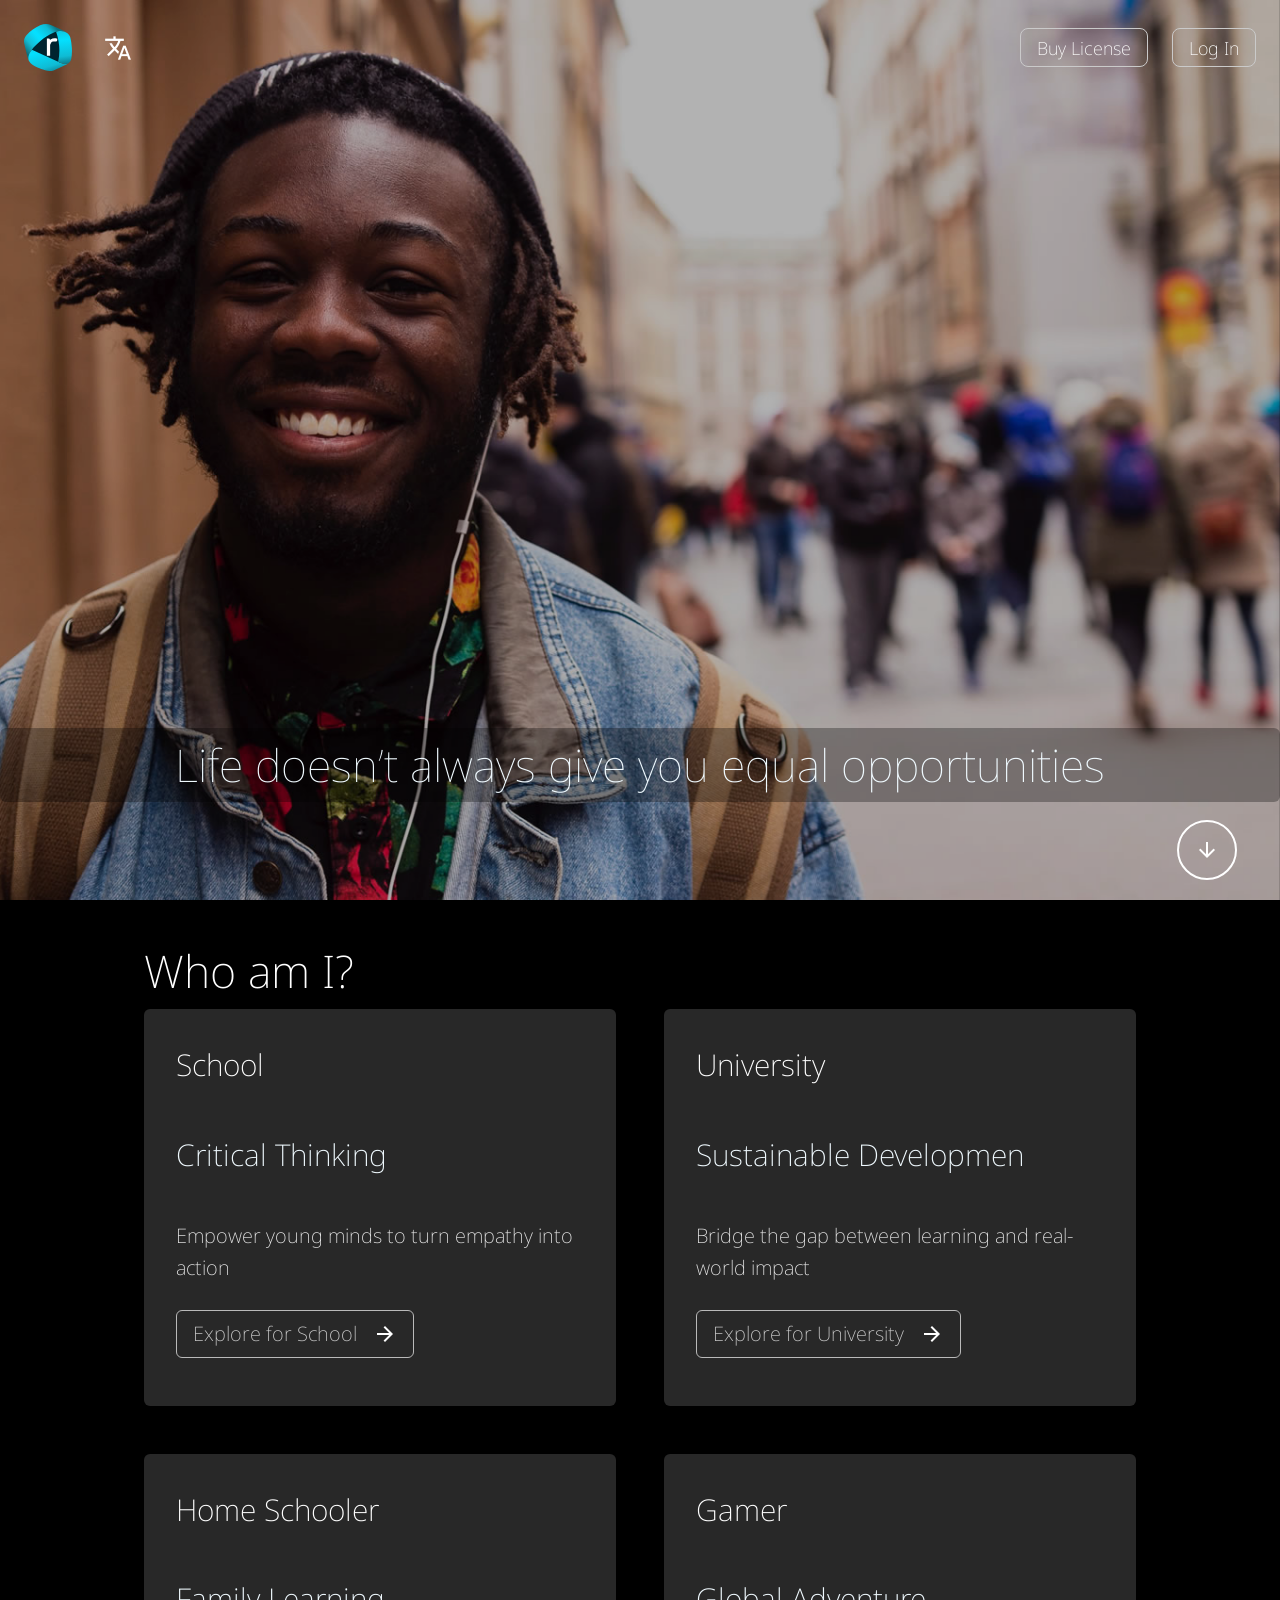
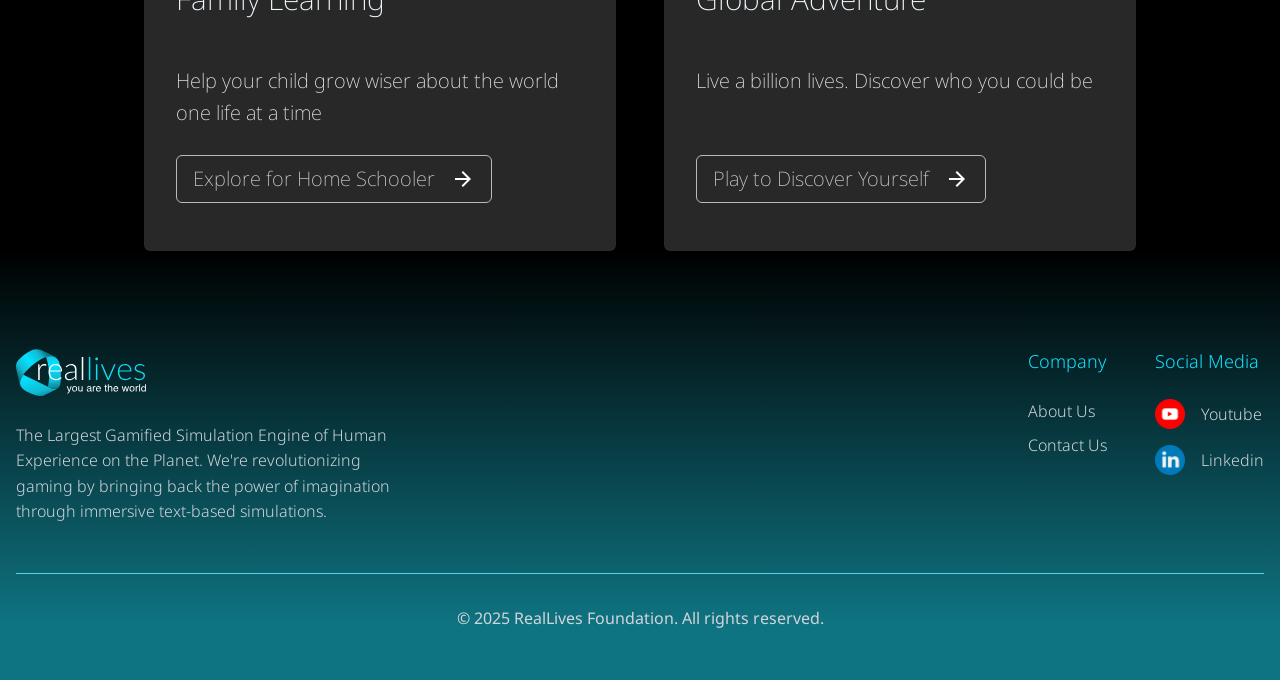
==== index.html @ f505df15 "first push" ====
<!DOCTYPE html>
<html lang="en">
  <head>
    <!-- Google tag (gtag.js) -->
    <script
      async
      src="https://www.googletagmanager.com/gtag/js?id=AW-16856549656"
    ></script>
    <script>
      window.dataLayer = window.dataLayer || [];
      function gtag() {
        dataLayer.push(arguments);
      }
      gtag("js", new Date());

      gtag("config", "AW-16856549656");
    </script>
    <meta charset="UTF-8" />
    <meta name="viewport" content="width=device-width, initial-scale=1.0" />
    <link rel="stylesheet" href="css/silder.css" />
    <link rel="stylesheet" href="css/styles.css" />
    <link rel="stylesheet" href="css/gamer-css.css" />
    <link rel="stylesheet" href="css/override.css" />
    <meta name="apple-mobile-web-app-status-bar-style" content="#066d7b" />
    <meta name="theme-color" content="#066d7b" />
    <!-- <link href="https://fonts.googleapis.com/css2?fa mily=Montserrat:wght@300&display=swap" rel="stylesheet"> -->
    <link rel="icon" type="image/svg+xml" href="logo-image/logo.svg" />
    <link
      href="https://fonts.googleapis.com/css2?family=Material+Symbols+Outlined"
      rel="stylesheet"
    />
    <link
      rel="stylesheet"
      href="https://fonts.googleapis.com/css2?family=Material+Symbols+Outlined"
    />
    <link
      href="https://fonts.googleapis.com/css2?family=Roboto:wght@400;500;700&display=swap"
      rel="stylesheet"
    />

    <title>RealLives Foundation</title>
  </head>

  <body style="background-color: black">
    <div
      class="new-landing-container-outer tab-content-landing active"
      id="tab1"
    >
      <div class="slider-container slider-wed-none">
        <div class="header-logo-login">
          <div
            style="
              display: flex;
              justify-content: space-between;
              align-items: center;
              gap: 2rem;
            "
          >
            <img class="logo" src="background-css/images/logo.svg" alt="Logo" />
            <div class="language-switcher">
              <span
                id="langIcon"
                class="material-symbols-outlined cursor"
                title="Language"
                style="color: white"
                translate="no"
                >translate
              </span>
              <div id="customDropdown" class="dropdown hidden">
                <div data-value="en">English</div>
                <div data-value="ko">Korean</div>
                <div data-value="sw">Swedish</div>
                <div data-value="ja">Japanese</div>
                <div data-value="de">German</div>
                <div data-value="fr">French</div>
                <div data-value="hi">Hindi</div>
                <div data-value="mr">Marathi</div>
                <div data-value="ur">Urdu</div>
                <div data-value="fi">Finnish</div>
                <div data-value="zh-CN">Chinese (Simplified)</div>
                <div data-value="zh-TW">Chinese (Traditional)</div>
                <div data-value="es">Spanish</div>
                <div data-value="th">Thai</div>
                <div data-value="ms">Malay</div>
                <div data-value="id">Bahasa Indonesia</div>
                <div data-value="nl">Dutch</div>
                <div data-value="gsw">Swiss German</div>
                <div data-value="it">Italian</div>
              </div>
            </div>
          </div>

          <div class="wrapper-home-header">
            <span class="login" style="cursor: pointer">
              <a href="license.html" target="_blank">
                <button class="home-btn-event">Buy License</button>
              </a>
            </span>

            <span class="login" style="cursor: pointer">
              <a href="https://reallivesworld.com/login" target="_blank">
                <button class="home-btn-event">Log In</button>
              </a>
            </span>
          </div>

          <div id="google_translate_element" style="display: none"></div>
        </div>

        <div class="slider" id="slider"></div>

        <div class="scroll-arrow" id="scrollBtn">
          <span id="arrowIcon" class="material-symbols-outlined">
            arrow_downward
          </span>
        </div>
      </div>

      <!-- mobile slider  -->

      <div class="slider-container slider-mobile-none">
        <div class="header-logo-login">
          <div
            style="
              display: flex;
              justify-content: space-between;
              align-items: center;
              gap: 1rem;
            "
          >
            <img class="logo" src="background-css/images/logo.svg" alt="Logo" />
            <div class="language-switcher">
              <span
                id="langIcon"
                class="material-symbols-outlined cursor weightage"
                title="Language"
                style="color: rgb(210, 210, 210)"
                translate="no"
                >translate
              </span>
              <div id="customDropdown" class="dropdown hidden">
                <div data-value="en">English</div>
                <div data-value="ko">Korean</div>
                <div data-value="sw">Swedish</div>
                <div data-value="ja">Japanese</div>
                <div data-value="de">German</div>
                <div data-value="fr">French</div>
                <div data-value="hi">Hindi</div>
                <div data-value="mr">Marathi</div>
                <div data-value="ur">Urdu</div>
                <div data-value="fi">Finnish</div>
                <div data-value="zh-CN">Chinese (Simplified)</div>
                <div data-value="zh-TW">Chinese (Traditional)</div>
                <div data-value="es">Spanish</div>
                <div data-value="th">Thai</div>
                <div data-value="ms">Malay</div>
                <div data-value="id">Bahasa Indonesia</div>
                <div data-value="nl">Dutch</div>
                <div data-value="gsw">Swiss German</div>
                <div data-value="it">Italian</div>
              </div>
            </div>
          </div>
          <div class="wrapper-home-header">
            <span class="login button-flex" style="cursor: pointer">
              <a href="license.html" target="_blank">
                <button class="home-btn-event">Buy License</button>
              </a>
            </span>

            <span class="login button-flex" style="cursor: pointer">
              <a href="https://reallivesworld.com/login" target="_blank">
                <button class="home-btn-event">Log In</button>
              </a>
            </span>
          </div>

          <div id="google_translate_element" style="display: none"></div>
        </div>

        <div id="homeSlider"></div>

        <!-- 
			<div class="scroll-arrow" id="scrollBtn">
				<span id="arrowIcon" class="material-symbols-outlined">
					arrow_downward
				</span>
			</div> -->
      </div>

      <!-- mobile slider  -->

      <div class="redirect-container" id="redirect">
        <div class="wrapper-span-outer">
          <p class="who-i-am-text">Who am I?</p>
        </div>

        <div class="cards-container-outer">
          <div class="cards-child-inner">
            <p class="title-text-cards">School</p>

            <p class="description-text-title" id="robotText"></p>

            <p class="title-text-number">
              Empower young minds to turn empathy into action
            </p>

            <a
              class="text-decoration-none flex-add-mobile"
              href="school-index.html"
            >
              <button class="explor-btn-new">
                Explore for School
                <span class="material-symbols-outlined"> arrow_forward </span>
              </button>
            </a>
          </div>

          <div class="cards-child-inner">
            <p class="title-text-cards">University</p>

            <p class="description-text-title" id="robotText2"></p>

            <p class="title-text-number">
              Bridge the gap between learning and real-world impact
            </p>

            <a
              class="text-decoration-none flex-add-mobile"
              href="university-index.html"
            >
              <button class="explor-btn-new">
                Explore for University
                <span class="material-symbols-outlined"> arrow_forward </span>
              </button>
            </a>
          </div>

          <div class="cards-child-inner">
            <p class="title-text-cards">Home Schooler</p>

            <p class="description-text-title" id="robotText3"></p>

            <p class="title-text-number">
              Help your child grow wiser about the world one life at a time
            </p>

            <a
              class="text-decoration-none flex-add-mobile"
              href="parent-index.html"
            >
              <button class="explor-btn-new">
                Explore for Home Schooler
                <span class="material-symbols-outlined"> arrow_forward </span>
              </button>
            </a>
          </div>

          <div class="cards-child-inner">
            <p class="title-text-cards">Gamer</p>

            <p class="description-text-title" id="robotText4"></p>

            <p class="title-text-number">
              Live a billion lives. Discover who you could be
            </p>

            <a class="text-decoration-none flex-add-mobile" href="gamer.html">
              <button class="explor-btn-new">
                Play to Discover Yourself
                <span class="material-symbols-outlined"> arrow_forward </span>
              </button>
            </a>
          </div>
        </div>

        <footer class="footer background-new-color">
          <div class="container">
            <div class="footer-content footer-override-gamer">
              <div class="footer-section max-width-400">
                <div class="footer-logo margin-bottom-0">
                  <div class="gamer-reallives-white">
                    <img src="logo-image/realives-logo 1 1.svg" alt="" />
                  </div>
                </div>
                <p class="footer-description">
                  The Largest Gamified Simulation Engine of Human Experience on
                  the Planet. We're revolutionizing gaming by bringing back the
                  power of imagination through immersive text-based simulations.
                </p>
              </div>

              <div class="footer-grid-colume">
                <div class="footer-section">
                  <h4 class="footer-title color-aqua-text">Company</h4>

                  <ul class="footer-links">
                    <li>
                      <a
                        class="product-link font-wight-400 tab-btn-landing"
                        data-tab="tab2"
                        href="javascript:void(0)"
                        >About Us</a
                      >
                    </li>

                    <li>
                      <a
                        class="product-link font-wight-400 tab-btn-landing stop-has"
                        data-tab="tab3"
                        href="javascript:void(0)"
                        >Contact Us</a
                      >
                    </li>
                  </ul>
                </div>

                <!-- <div class="footer-section">

								<h4 class="footer-title color-aqua-text">Product</h4>

								<ul class="footer-links">
									<li>
										<a class="product-link font-wight-400" href="#products">Products</a>
									</li>

									<li>
										<a class="product-link font-wight-400" href="#pricing">Pricing</a>
									</li>
								
								</ul>
							</div> -->

                <div class="footer-section">
                  <h4 class="footer-title color-aqua-text">Social Media</h4>
                  <ul class="footer-links">
                    <span class="flex-center-colume gap-1">
                      <div class="logo-gooter-text">
                        <img src="image/youtube-image.svg" alt="" />

                        <a
                          href="https://www.youtube.com/@reallivessimulation-empathy"
                          target="_blank"
                          >Youtube</a
                        >
                      </div>

                      <div class="logo-gooter-text">
                        <img src="image/linkden-image.svg" alt="" />

                        <a
                          href="https://www.linkedin.com/in/reallives/recent-activity/newsletter/"
                          target="_blank"
                          >Linkedin</a
                        >
                      </div>
                    </span>

                    <!-- <li><a href="about.html">About Us</a></li> -->
                    <!-- <li><a href="contact.html">Contact</a></li> -->
                  </ul>
                </div>
              </div>
            </div>

            <div class="footer-bottom gamer-footer-top">
              <p>&copy; 2025 RealLives Foundation. All rights reserved.</p>
            </div>
          </div>
        </footer>
      </div>
    </div>

    <div class="outer-about-us-box tab-content-landing" id="tab2">
      <div class="about-us-container-landing">
        <p class="about-us-text">About Us</p>

        <div class="reallives-inforamation-container padding-about-contaainer">
          <div class="container-founder-reallives">
            <div class="image-title-fouder">
              <span class="inventor-container">
                <h1 class="color-white-gamer">Inventor</h1>
                <p class="color-white-gamer">Kathy and Bob Runyan</p>
              </span>

              <div class="inventor-image-box">
                <img class="width-image" src="image-add/bob-image.jpg" alt="" />
              </div>
            </div>

            <div class="descritpion-container-founder month-count-text-gamer">
              <p>
                Bob Runyan grew up in California's emerging Silicon Valley,
                where early exposure to technology sparked his lifelong
                curiosity. His travels through Mexico and Europe as a young
                soccer player deepened his passion for understanding diverse
                cultures and perspectives.
              </p>
              <p>
                After serving with the Peace Corps in the Seychelles
                Islands—where he taught math and computer science—Bob
                transitioned into computer programming in 1989. In 1996,
                inspired by technology's potential to build empathy, he
                conceived software that could simulate life experiences
                worldwide using real statistical data. This vision led him to
                found Educational Simulations Inc. and launch RealLives in 2001.
              </p>
              <p>
                The partnership that would transform RealLives began when Bob
                met Dr. Parag Mankeeker through the Ashoka Foundation,
                recognizing his exceptional vision for the platform's global
                potential.
              </p>
            </div>
          </div>

          <div class="leader-container-section">
            <div class="descritpion-container-founder month-count-text-gamer">
              <p>
                Dr. Parag Mankeeker is a social technology entrepreneur whose
                journey spans medicine, public health, and anthropology. His
                multidisciplinary expertise has driven him to tackle complex
                social challenges, from developing innovative hospitals to
                managing disaster response systems.
              </p>
              <p>
                Parag's work has taken him to the frontlines of understanding
                global conflicts, including terrorism research in India and
                Afghanistan. His commitment to positive change has earned him
                recognition as both an Ashoka Fellow and Salzburg Seminar
                Fellow.
              </p>
              <p>
                Now leading RealLives' global expansion, Parag is transforming
                the platform into a powerful tool for building empathy and
                socio-emotional learning, advancing the shared dream of creating
                a more empathetic world.
              </p>
            </div>

            <div class="image-title-foumm4der">
              <span class="inventor-container">
                <h1 class="color-white-gamer">Leader</h1>
                <p class="color-white-gamer">Dr. Parag Mankeekar</p>
              </span>

              <div class="inventor-image-box">
                <img class="width-image" src="image-add/ceo-image.jpg" alt="" />
              </div>
            </div>
          </div>

          <div class="team-reallives-container background-color-team gap-0">
            <h1 class="color-white-gamer margin-left-2">Working Team</h1>

            <div
              class="team-box-mian working-team-background-color background-color-team"
            >
              <div class="name-box-colume">
                <h3 class="name-user text-card-black-gamer">Parag Mankeekar</h3>
                <p class="name-profile month-count-text-gamer">Team Leader</p>
              </div>

              <div class="name-box-colume">
                <h3 class="name-user text-card-black-gamer">Ravi Gulhane</h3>
                <p class="name-profile month-count-text-gamer">CTO</p>
              </div>

              <div class="name-box-colume">
                <h3 class="name-user text-card-black-gamer">Ajit Ghanekar</h3>
                <p class="name-profile month-count-text-gamer">
                  Chief Stasitician
                </p>
              </div>

              <div class="name-box-colume">
                <h3 class="name-user text-card-black-gamer">
                  Amrapali Pathare
                </h3>
                <p class="name-profile month-count-text-gamer">
                  Senior Frontend Developer
                </p>
              </div>

              <div class="name-box-colume">
                <h3 class="name-user text-card-black-gamer">
                  Atharva Nijampurkar
                </h3>
                <p class="name-profile month-count-text-gamer">
                  Senior Backend Developer
                </p>
              </div>

              <div class="name-box-colume">
                <h3 class="name-user text-card-black-gamer">Pankaj Sapkal</h3>
                <p class="name-profile month-count-text-gamer">
                  Chief Strategist
                </p>
              </div>

              <div class="name-box-colume">
                <h3 class="name-user text-card-black-gamer">Vidya Mankeekar</h3>
                <p class="name-profile month-count-text-gamer">
                  Account and HR
                </p>
              </div>

              <div class="name-box-colume">
                <h3 class="name-user text-card-black-gamer">
                  Adarsh Vishwakarma
                </h3>
                <p class="name-profile month-count-text-gamer">
                  Frontend Developer
                </p>
              </div>

              <div class="name-box-colume">
                <h3 class="name-user text-card-black-gamer">Viraj Kabbur</h3>
                <p class="name-profile month-count-text-gamer">
                  Product Manager
                </p>
              </div>

              <div class="name-box-colume">
                <h3 class="name-user text-card-black-gamer">Bhoomi Luniya</h3>
                <p class="name-profile month-count-text-gamer">AI Intern</p>
              </div>
            </div>
          </div>

          <div class="interant-team-member-container padding-bottom-4">
            <div class="inerant-description-container">
              <h1 class="text-title-inerant color-white-gamer">
                Itinerant Team Members
              </h1>

              <div
                class="descritpion-container-founder padding-top-0 month-count-text-gamer"
              >
                <p>
                  We extend our deepest gratitude to the many talented
                  professionals from the Neeti team whose significant
                  contributions helped bring this ambitious project to life.
                  Their expertise and dedication laid crucial groundwork for
                  RealLives' continued evolution.
                </p>

                <p>
                  Over the past three years, more than 200 passionate interns
                  from diverse backgrounds and disciplines have poured their
                  energy into this labor of love. These remarkable
                  individuals—spanning fields from technology and education to
                  social sciences and design—have each left their mark on
                  RealLives, contributing fresh perspectives, innovative
                  solutions, and countless hours of dedicated work.
                </p>

                <p>
                  We are profoundly grateful to the following organizations for
                  their generous support in connecting us with exceptional
                  talent. By providing outstanding interns who shared our vision
                  for building empathy through technology, these institutions
                  have become integral partners in our mission to create a more
                  understanding world. Their commitment to fostering meaningful
                  educational and professional experiences has directly
                  contributed to RealLives' growth and impact.
                </p>

                <p>
                  To every intern, mentor, and supporting organization—your
                  contributions have not only advanced our platform but have
                  also embodied the very spirit of global collaboration and
                  cultural exchange that RealLives seeks to promote.
                </p>
              </div>
            </div>

            <div class="name-change-animation-box">
              <div class="name-box black-card-color color-white-gamer">
                <div class="slot slot-1 color-white-gamer">
                  <p>Manisha Sathe</p>
                  <p>Vivek Rishi</p>
                  <p>Paresh Deshpande</p>
                  <p>Nikhil Jain</p>
                  <p>Purva Deshpande</p>
                  <p>Sateesh Khomne</p>
                  <p>Namita Pandya</p>
                  <p>Abhijit Kuljkarni</p>
                  <p>Aniruddha Bhide</p>
                  <p>Chaitanya Joshi</p>
                  <p>Tejas Chitale</p>
                  <p>Pinaki Dixit</p>
                  <p>Bob Runyan</p>
                </div>

                <!-- Slot 2 -->

                <div class="slot slot-2">
                  <p>Omkar Chandrachud</p>
                  <p>Makarand Vagaskar</p>
                  <p>Dilip Kalantri</p>
                  <p>Dr. Manasi Abhyankar</p>
                  <p>Lukesh Bundele</p>
                  <p>Yogini Barde</p>
                  <p>Aditi Thombre</p>
                  <p>Ramesh Garudkar</p>
                  <p>Sarita Karde</p>
                  <p>Anjani Pathak</p>
                  <p>Jaganntah Shelar</p>
                  <p>Sharvari Kulkarni</p>
                </div>
              </div>
            </div>
          </div>
        </div>
      </div>

      <div
        class="button-back-container flex-center fixed-position-button button-fix-black"
      >
        <a class="text-decoration-none" href="index.html">
          <button class="back-button-style">Back</button>
        </a>
      </div>
    </div>

    <div class="outer-contact-us-tab tab-content-landing" id="tab3">
      <div class="container padding-contact-right-left">
        <div class="contact-grid contact-grid-contact">
          <div class="contact-form-section flex-center-colume gap-1">
            <h2
              class="section-title text-start color-text-style marigin-bottom"
            >
              Get in Touch with Us
            </h2>

            <iframe
              name="hidden_iframe"
              id="hidden_iframe"
              style="display: none"
            ></iframe>

            <form
              class="background-color-form"
              action="https://docs.google.com/forms/u/0/d/e/1FAIpQLSc0HVNTsV6padFmp5fIwED8RmLv8PDks4j6WikAh1qovMt5FQ/formResponse"
              method="POST"
              target="hidden_iframe"
              id="gform"
              onsubmit="if(validateCaptcha()) { submitted=true; return true; } else { return false; }"
            >
              <div class="input-filed-container">
                <div class="form-group" style="margin-top: 1rem">
                  <label for="firstName">First Name</label>
                  <input
                    class="input-filed-color"
                    type="text"
                    id="firstName"
                    name="entry.1545251936"
                    required
                  />
                </div>

                <div class="form-group" style="margin-top: 1rem">
                  <label for="firstName">Last Name</label>
                  <input
                    class="input-filed-color"
                    type="text"
                    id="firstName"
                    name="entry.1795900201"
                    required
                  />
                </div>
              </div>

              <div class="form-group" style="margin-top: 1rem">
                <label for="email">Email Address</label>
                <input
                  class="input-filed-color"
                  type="email"
                  id="email"
                  name="entry.1643563046"
                  required
                />
              </div>

              <div class="form-group" style="margin-top: 1rem">
                <label for="message">Message</label>

                <textarea
                  class="input-filed-color"
                  id="message"
                  name="entry.1297400486"
                  rows="5"
                  placeholder="Tell us how we can help you..."
                ></textarea>
              </div>

              <div
                class="g-recaptcha"
                style="margin-top: 1rem"
                data-sitekey="6LfzvhQsAAAAAP__ohUkmKgkCjVGIdlFR4xpuIQ8"
                data-theme="dark"
              ></div>

              <span class="span-gamer-flex justify-center">
                <button
                  type="submit"
                  class="btn btn-primary btn-lg send-btn"
                  style="margin-top: 1rem"
                >
                  Send
                  <span class="material-symbols-outlined"> send </span>
                </button>

                <p style="margin-top: 2rem padding-bottom-1" id="status"></p>
              </span>
            </form>

            <div class="reallivesworld-info-box">
              <div class="icon-massage">
                <span class="material-symbols-outlined mail-icon"> mail </span>
              </div>

              <p class="support-reallives-text">support@reallivesworld.com</p>
            </div>

            <div class="reallivesworld-info-box">
              <div class="icon-massage">
                <span class="material-symbols-outlined mail-icon">
                  location_on
                </span>
              </div>

              <p class="support-reallives-text">Pune, India</p>
            </div>
          </div>

          <div class="video-contact-section">
            <video
              class="video-contact"
              src="https://reallivesfrontend.s3.us-east-1.amazonaws.com/Copy+of+RL+STEM+(Your+Story)-2.mp4"
              autoplay=""
              muted=""
              loop=""
              playsinline=""
            ></video>
          </div>
        </div>
      </div>

      <div class="button-back-container flex-center fixed-position-button">
        <a class="text-decoration-none" href="index.html">
          <button class="back-button-style">Back</button>
        </a>
      </div>
    </div>

    <!-- tab 3  -->

    <!-- <h3 class="tab-content-landing" id="tab3"> carear</h3> -->

    <!-- tab 3 -->

    <style>
      body {
        top: 0px !important;
      }

      .language-switcher {
        position: relative;
        display: inline-block;
        cursor: pointer;
      }

      #langIcon {
        font-size: 28px;
        color: black;
      }

      .dropdown {
        position: absolute;
        top: 2rem;
        left: 0rem;
        background: #333;
        border-radius: 12px;
        box-shadow: 0 2px 6px rgba(0, 0, 0, 0.2);
        width: 200px;
        max-height: 250px;
        overflow-y: auto;
        z-index: 1000;
        color: white;
      }

      .dropdown div {
        padding: 10px;
        cursor: pointer;
      }

      .dropdown div:hover {
        background-color: rgb(31, 85, 234);
      }

      .hidden {
        display: none;
      }

      .language-switcher {
        display: flex;
        align-items: center;
        gap: 8px;
        position: relative;
      }

      .lang-div {
        display: flex;
        justify-content: space-between;
        align-items: center;
        gap: 3rem;
      }

      * {
        margin: 0;
        padding: 0;
        box-sizing: border-box;
      }

      body {
        font-family: sans-serif;
      }
    </style>

    <!-- contact js  -->

    <script>
      let submitted = false;

      function showMessage() {
        if (submitted) {
          document.getElementById("status").innerText =
            "✅ Response submitted successfully!";
          document.getElementById("gform").reset();
          setTimeout(() => {
            document.getElementById("status").innerText = "";
          }, 3000);
          submitted = false;
        }
      }

      document.getElementById("hidden_iframe").onload = showMessage;

      // URL not show # js

      document.querySelectorAll(".stop-has").forEach((tab) => {
        tab.addEventListener("click", function (event) {
          event.preventDefault(); // Stops showing "#" in URL
        });
      });

      // URL not show # js
    </script>

    <!-- contact js   -->

    <script>
      const buttons = document.querySelectorAll(".tab-btn-landing");

      const contents = document.querySelectorAll(".tab-content-landing");

      buttons.forEach((btn) => {
        btn.addEventListener("click", (e) => {
          e.preventDefault();

          buttons.forEach((b) => b.classList.remove("active"));

          btn.classList.add("active");

          contents.forEach((c) => c.classList.remove("active"));

          const tabId = btn.getAttribute("data-tab");
          const target = document.getElementById(tabId);

          target.classList.add("active");

          target.scrollIntoView({
            behavior: "smooth",
            block: "start",
          });
        });
      });
    </script>

    <script type="text/javascript">
      function googleTranslateElementInit() {
        new google.translate.TranslateElement(
          { pageLanguage: "en", autoDisplay: false },
          "google_translate_element"
        );
      }

      document.addEventListener("DOMContentLoaded", function () {
        const langIcon = document.getElementById("langIcon");
        const dropdown = document.getElementById("customDropdown");

        // toggle dropdown on icon click

        langIcon.addEventListener("click", function () {
          dropdown.classList.toggle("hidden");
        });

        // handle selection

        dropdown.querySelectorAll("div").forEach((option) => {
          option.addEventListener("click", function () {
            const language = this.getAttribute("data-value");
            const selectField = document.querySelector("select.goog-te-combo");

            if (selectField) {
              selectField.value = language;
              selectField.dispatchEvent(new Event("change"));
            }

            dropdown.classList.add("hidden"); // close dropdown after selection
          });
        });

        // close if click outside

        document.addEventListener("click", function (e) {
          if (!langIcon.contains(e.target) && !dropdown.contains(e.target)) {
            dropdown.classList.add("hidden");
          }
        });
      });

      // arrow btn bottom

      const scrollBtn = document.getElementById("scrollBtn");
      const arrowIcon = document.getElementById("arrowIcon");
      const section = document.getElementById("redirect");

      scrollBtn.addEventListener("click", () => {
        if (arrowIcon.textContent.trim() === "arrow_downward") {
          section.scrollIntoView({ behavior: "smooth" });
          arrowIcon.textContent = "arrow_upward";
        } else {
          window.scrollTo({ top: 0, behavior: "smooth" });
          arrowIcon.textContent = "arrow_downward";
        }
      });

      // Force page to scroll to top when refreshed

      // window.addEventListener("load", () => {
      // 	document.documentElement.scrollTo({ top: 0, behavior: "smooth" });
      // });

      // arrow btn bottom
    </script>

    <!-- captcha code js  -->

    <script src="https://www.google.com/recaptcha/api.js" async defer></script>

    <script>
      function validateCaptcha() {
        const response = grecaptcha.getResponse();
        if (!response) {
          document.getElementById("status").innerText =
            "⚠️ Please verify that you are not a robot.";
          return false; // stop form submission
        }
        document.getElementById("status").innerText = "✅ Submitting...";
        return true; // allow form to submit
      }
    </script>

    <script>
      function validateCaptcha() {
        const response = grecaptcha.getResponse();
        if (!response) {
          document.getElementById("status").innerText =
            "⚠️ Please verify that you are not a robot.";
          return false; // stop form submission
        }
        document.getElementById("status").innerText = "✅ Submitting...";
        return true;
      }
    </script>

    <script src="https://translate.google.com/translate_a/element.js?cb=googleTranslateElementInit"></script>
    <script src="js/script3.js"></script>
  </body>
</html>
---- css/silder.css ----
@import url('https://fonts.googleapis.com/css2?family=Noto+Sans:ital,wght@0,100..900;1,100..900&display=swap');

* {
	margin: 0;
	padding: 0;
	box-sizing: border-box;
	font-family: "Noto Sans", sans-serif;
}

.button-flex {
	display: flex;
	align-items: center;
}

body,
html {
	height: 100%;
	width: 100%;
	/* overflow: hidden; */
}


.text-decoration-none {
	text-decoration: none;
}


.image-fit {
	width: 100%;
	height: 100%;
}


.slide {
	position: absolute;
	width: 100%;
	height: 100%;
	opacity: 0;
	transition: opacity 1s ease-in-out;
	display: flex;
	justify-content: center;
	flex-direction: column;
	z-index: 1;
}

/* Add light black overlay */
.slide::before {
	content: "";
	position: absolute;
	top: 0;
	left: 0;
	width: 100%;
	height: 100%;
	background: rgba(0, 0, 0, 0.3);
	z-index: 1;
}

.slide h2 {
	font-weight: 200;
	font-size: 50px;
	z-index: 2;
	padding-top: 1.2rem;
	border-radius: 8px;
	color: rgba(240, 250, 255, 1);
	position: relative;
	text-shadow: none;
	line-height: 1.2;
	font-weight: normal;
	font-style: normal;
	text-decoration: none;
	text-align: center;
	letter-spacing: normal;
	word-spacing: normal;
	text-transform: none;
	font-weight: 100;
	bottom: -35%;
	background: rgba(0, 0, 0, 0.3);
	padding: 10px;
	border-radius: 6px;
}


/* Keep image behind everything */
.slide img {
	width: 100%;
	height: 100%;
	object-fit: cover;
	position: absolute;
	z-index: 0;
}

.slide.active {
	opacity: 1;
}

.quick-links-container {
	position: absolute;
	bottom: 8%;
	left: 50%;
	transform: translateX(-50%);
	/* Perfectly center horizontally */
	z-index: 2;
	display: flex;
	justify-content: center;
	align-items: center;
}

.button-quick-link img {
	max-width: 10rem;
	/* responsive size */
	height: auto;
	border-radius: 8px;
	max-width: 180px;
	/* responsive size */
	height: auto;
	border-radius: 8px;
}


.text-show-m {
	/* font-weight: 700; */
	/* font-style: Bold; */
	/* font-size: 63px; */
	/* color: rgba(240, 250, 255, 1); */
}

.reallives-logo {
	position: absolute;
	top: 2%;
	left: 2%;
	z-index: 2;
}

.reallives-logo-width {
	width: 174px;
	height: 60px;
}

.second-btn-background {
	/* background: linear-gradient(
		92.82deg,
		rgba(5, 224, 255, 0.7) 0%,
		rgba(14, 132, 148, 0.7) 63.46%
	); */
}

.ankar-style {
	font-weight: 500;
	font-style: Medium;
	font-size: 24px;
	text-align: center;
	color: #9fedf8;
	text-decoration: none;
	position: relative;

}

.button-quick-link {
	height: 50px;
	border-radius: 30px;
	cursor: pointer;
	display: flex;
	align-items: center;
	justify-content: center;
	gap: 11px;
}

.quick-text-title {
	font-weight: 500;
	font-size: 22px;
	color: #9fedf8;
}

.icon-svg-box {
	width: 30px;
	display: flex;
	align-items: center;
	justify-content: center;
}

.icon-svg-box>img {
	height: 100%;
	width: 100%;
	object-fit: contain;
}

.color-white {
	color: white;
}

.header-logo-login {
	display: flex;
	align-items: center;
	justify-content: space-between;
	position: absolute;
	z-index: 10;
	padding: 1.5rem 1.5rem;
	width: 100%;
}

.logo {
	width: 3rem;
}

.btn-flow-click {
	padding: 0.7rem 2rem;
	font-weight: 300;
	font-size: 20px;
	color: #FFFFFF;
	outline: none;
	cursor: pointer;
	background-color: #0E8495;
	border-radius: 20px;
	border: none;
	border: 1px solid #10DCF6;
	display: flex;
	align-items: center;
	justify-content: center;
	gap: 10px;
}

.arrow-btn-icon {
	font-size: 1.4rem !important;
}

.wrapper-home-header {
	display: flex;
	align-items: center;
	gap: 1rem;
}

.home-btn-event {
	padding: 0.5rem 1.5rem 0.6rem 1.5rem;
	font-weight: 200;
	font-size: 18px;
	line-height: 100%;
	text-align: center;
	color: #FFFFFF;
	border: 1px solid #cacaca;
	border-radius: 8px;
	background-color: transparent;
	cursor: pointer;
}

.home-btn-event:hover {
	background-color: #0b545d;
	Color: #5eeaff;
}


/* redirect css */

.new-landing-container {
	display: flex;
	flex-direction: column;

}

.redirect-container {
	width: 100%;
	background-color: #000000;
	position: absolute;
	top: 100%;
	display: grid;
	grid-template-rows: auto 1fr auto;
	/* gap: 3rem; */
}

.scroll-arrow {
	position: fixed;
	bottom: 20px;
	right: 1%;
	transform: translateX(-50%);
	border: 2px solid white;
	border-radius: 50%;
	width: 60px;
	height: 60px;
	display: flex;
	justify-content: center;
	align-items: center;
	cursor: pointer;
	transition: 0.2s ease;
	z-index: 10;
}

.scroll-arrow:hover {
	transform: translateX(-50%) scale(1.08);
}

.material-symbols-outlined {
	font-size: 36px;
	color: white;
}

.who-i-am-text {
	font-weight: 200;
	font-size: 45px;
	line-height: 100%;
	letter-spacing: 0%;
	color: white;
}

.cards-container-outer {
	width: 100%;
	display: grid;
	grid-template-columns: repeat(2, 1fr);
	grid-template-rows: repeat(2, 1fr);
	gap: 3rem;
	padding: 0rem 9rem;
}

.background-new-color {
	background: linear-gradient(0deg, #0F7482 12.25%, #000000 100%) !important;

}

.wrapper-span-outer {
	padding: 3rem 9rem 1rem 9rem;
}

.cards-child-inner {
	border-radius: 6px;
	background-color: #282828;
	display: grid;
	grid-template-rows: repeat(4, 1fr);
	padding: 2rem 2rem;
	border-radius: 6px;
	gap: 0rem;
}


.title-text-cards {
	font-weight: 200;
	font-size: 30px;
	color: #FFFFFF;
}

.title-text-number {

	font-weight: 200;
	font-size: 20px;
	color: #E6E6E6;
}

.description-text-title {
	font-weight: 200;
	font-size: 30px;
	color: #F0FAFF;
	white-space: nowrap;
	overflow: hidden;
}


.cards-child-inner:nth-child(1):hover {
	background: linear-gradient(360deg, #282828 14.69%, #C05402 74%);
}

.cards-child-inner:nth-child(1):hover .explor-btn-new {
	background-color: #C05402;
	border: 1px solid #FF9B4F;
	color: white;
}

.cards-child-inner:nth-child(2):hover {
	background: linear-gradient(360deg, #282828 14.86%, #065143 73.76%);

}

.cards-child-inner:nth-child(2):hover .explor-btn-new {
	background-color: #065143;
	border: 1px solid #34F1CD;
	color: white;
}


.cards-child-inner:nth-child(3):hover {
	background: linear-gradient(360deg, #282828 15%, #810DC9 74%);
}

.cards-child-inner:nth-child(3):hover .explor-btn-new {
	background-color: #810DC9;
	border: 1px solid #CE8CF6;
	color: white;
}



.cards-child-inner:nth-child(4):hover {
	background: linear-gradient(360deg, #282828 15%, #0097AD 100%);

}

.cards-child-inner:nth-child(4):hover .explor-btn-new {
	background-color: #0095AC;
	border: 1px solid #89D9E5;
	color: white;
}

.explor-btn-new {
	display: flex;
	align-items: center;
	justify-content: center;
	gap: 1rem;
	background: transparent;
	padding: 0.6rem 1rem;
	outline: none;
	border: 1px solid #BABABA;
	border-radius: 6px;
	font-weight: 200;
	font-size: 20px;
	color: #CCCCCC;
	cursor: pointer;

}

.flex-center-colume {
	display: flex;
	flex-direction: column;
}

.gap-1 {
	gap: 1rem;
}

.logo-gooter-text {
	display: flex;
	align-items: center;
	gap: 1rem;
}

/* redirect css  */

/* about us  */

.new-landing-container-outer {
	display: block;
}

.outer-about-us-box {
	display: none;
}

.about-us-container-landing {
	width: 100vw;
	background-color: #000000;
	display: grid;
	grid-template-rows: auto 1fr auto;
	padding: 1rem;
	overflow: hidden;
}

.padding-about-contaainer {
	padding: 1rem 10rem;
	padding-bottom: 4rem;
}

.background-color-team {
	background: linear-gradient(262.32deg, #121212 44.72%, #008193 100.11%);
	border-radius: 6px;
}

.margin-left-2 {
	margin-top: 1rem;
	margin-left: 2rem;
}

.gap-0 {
	gap: 0rem !important;
}

.back-button-style {
	padding: 0.4rem 2rem;
	background-color: transparent;
	font-weight: 300;
	font-size: 18px;
	color: #CCCCCC;
	border: 1px solid #CCCCCC;
	border-radius: 25px;
	cursor: pointer;
}

.about-us-text {
	font-weight: 300;
	color: #F2F2F2;
	font-size: 40px;
	position: relative;
	left: 11%;
}

.tab-content-landing {
	display: none;
}

.tab-content-landing.active {
	display: block;
}


.fixed-position-button {
	position: fixed;
	bottom: 0;
	width: 100%;
	padding: 1rem;
}

.button-fix-black {
	background-color: black;
}

.padding-bottom-4 {
	padding-bottom: 4rem;
}

/* about us  */

/* contact us  tab */

.background-color-form {
	background: linear-gradient(238.27deg, #0D0D0D 32.86%, #008193 103.38%);
	padding: 1rem;
	border-radius: 6px;
}

.color-text-style {
	color: #f2f2f3 !important;
}

.form-group label {
	color: #f2f2f3 !important;
}

.justify-center {
	justify-content: center;
}

.send-btn {
	background-color: #1F1F1F80 !important;
	font-weight: 300 !important;
	padding: 0.7rem 2rem !important;
}

.display-none {
	display: none;
}

.contact-grid-contact {
	display: grid;
	grid-template-columns: repeat(2, 1fr) !important;
	gap: 0rem !important;
}

.video-contact-section {
	padding: 2rem 0rem;
	/* background-color: #89D9E5; */
	height: 90vh;
}

.video-contact {
	width: 100%;
	height: 100%;
	object-fit: contain;
}

.input-filed-color {
	background-color: #1F1F1F !important;
	border: none !important;
	color: white !important;
}

.input-filed-container {
	display: grid;
	grid-template-columns: repeat(2, 1fr);
	gap: 1rem;
}


.padding-bottom-1 {
	padding-bottom: 1rem;
}

#status {
	color: white !important;
}

.reallivesworld-info-box {
	display: flex;
	align-items: center;
	gap: 10px;
}

.flex-center-mid {
	display: flex;
	align-items: center;
	justify-content: center;
}

.icon-massage {
	display: flex;
	align-items: center;
	justify-content: center;
}

.mail-icon {
	color: white !important;
	font-size: 1.7rem !important;
}

.support-reallives-text {
	font-weight: 200;
	font-size: 16px;
	color: #F2F2F2;
}

.marigin-bottom {
	margin-bottom: 10px !important;
}

/* contact us tab  */

.footer-override-gamer {
	display: grid;
	grid-template-columns: repeat(2, 1fr) !important;
	gap: 1rem;
}

.footer-grid-colume {
	display: flex;
	justify-content: end;
	gap: 3rem;
}



/* slider none block  */

@media(min-width:1280px) {
	.cards-child-inner {
		gap: 2rem;
	}

}

@media (max-width: 1280px) {

	.cards-child-inner {
		gap: 1.6rem;
	}


	.slide h2 {
		font-size: 45px;
	}

	.text-show-m {
		font-size: 49px;
	}

	.quick-text-title {
		font-size: 21px;
	}

	.icon-svg-box {
		width: 28px;
	}

	.button-quick-link img {
		max-width: 150px;
	}

	.home-btn-event {
		padding: 0.6rem 1rem;
		font-size: 18px;
		width: max-content;
	}

	.wrapper-home-header {
		gap: 1.5rem;
	}
}

@media (max-width: 1180px) {

	.cards-child-inner {
		gap: 1.6rem;
	}


	.slide h2 {
		font-size: 42px;
	}

	.text-show-m {
		font-size: 47px;
	}

	.quick-text-title {
		font-size: 19px;
	}

	.icon-svg-box {
		width: 27px;
	}

	.home-btn-event {
		padding: 0.6rem 1rem;
		font-size: 18px;
		width: max-content;
	}

	.wrapper-home-header {
		gap: 1.5rem;
	}
}

@media (max-width: 1104px) {

	.cards-child-inner {
		gap: 1rem;
	}


	.slide h2 {
		font-size: 42px;
	}

	.text-show-m {
		font-size: 47px;
	}

	.quick-text-title {
		font-size: 19px;
	}

	.icon-svg-box {
		width: 27px;
	}

	.home-btn-event {
		padding: 0.6rem 1rem;
		font-size: 18px;
		width: max-content;
	}

	.wrapper-home-header {
		gap: 1.5rem;
	}

	.footer {
		padding: 5rem 3rem 3rem 4rem !important;
	}

	.cards-container-outer {
		padding: 0rem 5rem;
	}

	.wrapper-span-outer {
		padding: 3rem 5rem 3rem 5rem;
	}

	.scroll-arrow {
		height: 50px;
		width: 50px;
	}

}

@media (max-width: 1024px) {

	.cards-child-inner {
		gap: 1rem;
	}


	.slide h2 {
		font-size: 40px;
	}

	.text-show-m {
		font-size: 45px;
	}

	.quick-text-title {
		font-size: 17px;
	}

	.icon-svg-box {
		width: 25px;
	}

	.home-btn-event {
		padding: 0.6rem 1rem;
		font-size: 16px;
		width: max-content;
	}

	.wrapper-home-header {
		gap: 1.5rem;
	}

	.wrapper-span-outer {
		padding: 5rem 9rem 3rem 5rem;
	}

	.container {
		padding: 0rem 5rem;
	}

	.cards-container-outer {
		gap: 2rem;
		padding: 0rem 5rem;
	}

	.footer {
		padding: 5rem 3rem 3rem 4rem !important;
	}
}

@media(max-width:991px) {

	.cards-child-inner {
		gap: 1rem;
	}

	/* mobile responsive  */

	.cards-container-outer {
		grid-template-columns: repeat(2, 1fr);
		grid-template-rows: repeat(2, 1fr);
		gap: 1rem;
		padding: 0rem 1rem;
	}

	.wrapper-span-outer {
		padding: 1rem 5rem 1rem 1rem;
	}

	.who-i-am-text {
		font-size: 35px;
	}

	.cards-child-inner {
		padding: 1rem 1rem;
	}

	.description-text-title {
		font-size: 23px;
	}

	.title-text-cards {
		font-size: 29px;
	}

	.title-text-number {
		font-size: 19px;
	}

	.flex-add-mobile {
		display: flex;
		align-items: center;
		justify-content: center;
	}

	.cards-child-inner:nth-child(1) {
		background: #282828 !important;
	}

	.cards-child-inner:nth-child(1) .explor-btn-new {
		background-color: #C05402;
		border: 1px solid #FF9B4F;
		color: white;
	}

	.cards-child-inner:nth-child(2) {
		background: #282828 !important;
	}

	.cards-child-inner:nth-child(2) .explor-btn-new {
		background-color: #065143;
		border: 1px solid #34F1CD;
		color: white;
	}


	.cards-child-inner:nth-child(3) {
		background: #282828 !important;
	}

	.cards-child-inner:nth-child(3) .explor-btn-new {
		background-color: #810DC9;
		border: 1px solid #CE8CF6;
		color: white;
	}


	.cards-child-inner:nth-child(4) {
		background: #282828 !important;

	}

	.cards-child-inner:nth-child(4) .explor-btn-new {
		background-color: #0095AC;
		border: 1px solid #89D9E5;
		color: white;
	}

	.explor-btn-new {
		font-size: 16px;
	}

	.footer-grid-colume {
		justify-content: end;
		gap: 5rem;
	}

	.footer-override-gamer {
		grid-template-columns: repeat(2, 1fr);
	}

	.footer {
		padding: 3rem 1rem 3rem 0rem !important;
	}

	/* mobile responsive  */

	.explor-btn-new {
		font-size: 16px;
	}

	.login {
		width: 100px;
		height: 40px;
	}

	.login>img {
		width: 100%;
		height: 100%;
	}

	.logo {
		width: 3rem;
	}

	.quick-links-container {
		bottom: 4%;
	}

	.button-quick-link {
		width: 160px;
	}

	.slide h2 {
		font-weight: 200;
		font-size: 32px;
	}

	.home-btn-event {
		padding: 0.6rem 1rem;
		font-size: 16px;
		width: max-content;
	}

	.wrapper-home-header {
		gap: 1.5rem;
	}


}

@media(max-width:800px) {

	.cards-child-inner {
		gap: 7px;
	}

	.contact-grid-contact {
		grid-template-columns: 1fr !important;
	}

	.padding-about-contaainer {
		padding: 1rem 1rem;
	}

	.about-us-text {
		left: 4%;
	}

	.interant-team-member-container {
		margin-top: 27px !important;
	}





	/* mobile responsive  */

	.cards-container-outer {
		grid-template-columns: repeat(2, 1fr);
		grid-template-rows: repeat(2, 1fr);
		gap: 1rem;
		padding: 0rem 1rem;
	}

	.wrapper-span-outer {
		padding: 1rem 5rem 1rem 1rem;
	}

	.who-i-am-text {
		font-size: 35px;
	}

	.cards-child-inner {
		padding: 1rem 1rem;
	}

	.description-text-title {
		font-size: 23px;
	}

	.title-text-cards {
		font-size: 29px;
	}

	.title-text-number {
		font-size: 19px;
	}

	.flex-add-mobile {
		display: flex;
		align-items: center;
		justify-content: center;
	}

	.cards-child-inner:nth-child(1) {
		background: #282828 !important;
	}

	.cards-child-inner:nth-child(1) .explor-btn-new {
		background-color: #C05402;
		border: 1px solid #FF9B4F;
		color: white;
	}

	.cards-child-inner:nth-child(2) {
		background: #282828 !important;
	}

	.cards-child-inner:nth-child(2) .explor-btn-new {
		background-color: #065143;
		border: 1px solid #34F1CD;
		color: white;
	}


	.cards-child-inner:nth-child(3) {
		background: #282828 !important;
	}

	.cards-child-inner:nth-child(3) .explor-btn-new {
		background-color: #810DC9;
		border: 1px solid #CE8CF6;
		color: white;
	}


	.cards-child-inner:nth-child(4) {
		background: #282828 !important;

	}

	.cards-child-inner:nth-child(4) .explor-btn-new {
		background-color: #0095AC;
		border: 1px solid #89D9E5;
		color: white;
	}

	.explor-btn-new {
		font-size: 16px;
	}

	.footer-grid-colume {
		justify-content: end;
		gap: 5rem;
	}

	.footer-override-gamer {
		grid-template-columns: repeat(2, 1fr);
	}

	/* mobile responsive  */

	.login {
		width: 100px;
		height: 40px;
	}

	.login>img {
		width: 100%;
		height: 100%;
	}

	.logo {
		width: 3rem;
	}

	.quick-links-container {
		bottom: 4%;
	}

	.button-quick-link {
		width: 150px;
	}

	.slide h2 {
		font-weight: 400;
		font-size: 28px;
	}

	.home-btn-event {
		padding: 0.6rem 1rem;
		font-size: 16px;
		width: max-content;
	}

	.wrapper-home-header {
		gap: 1.5rem;
	}
}

@media (max-width: 700px) {

	.cards-child-inner {
		gap: 7px;
	}

	.contact-grid-contact {
		grid-template-columns: 1fr !important;
	}

	.back-button-style {
		background-color: black;
	}

	.input-filed-container {
		grid-template-columns: 1fr;
	}

	.padding-about-contaainer {
		padding: 0rem 0rem;
	}

	.about-us-text {
		left: 1%;
	}


	/* mobile responsive  */

	.cards-container-outer {
		grid-template-columns: 1fr;
		padding: 0rem 1rem;
	}

	.wrapper-span-outer {
		padding: 1rem 5rem 1rem 1rem;
	}

	.who-i-am-text {
		font-size: 35px;
	}

	.cards-child-inner {
		padding: 1rem 1rem;
	}

	.description-text-title {
		font-size: 23px;
	}

	.title-text-cards {
		font-size: 29px;
	}

	.title-text-number {
		font-size: 19px;
	}

	.flex-add-mobile {
		display: flex;
		align-items: center;
		justify-content: center;
	}

	.cards-child-inner:nth-child(1) {
		background: #282828 !important;
	}

	.cards-child-inner:nth-child(1) .explor-btn-new {
		background-color: #C05402;
		border: 1px solid #FF9B4F;
		color: white;
	}

	.cards-child-inner:nth-child(2) {
		background: #282828 !important;
	}

	.cards-child-inner:nth-child(2) .explor-btn-new {
		background-color: #065143;
		border: 1px solid #34F1CD;
		color: white;
	}


	.cards-child-inner:nth-child(3) {
		background: #282828 !important;
	}

	.cards-child-inner:nth-child(3) .explor-btn-new {
		background-color: #810DC9;
		border: 1px solid #CE8CF6;
		color: white;
	}


	.cards-child-inner:nth-child(4) {
		background: #282828 !important;

	}

	.cards-child-inner:nth-child(4) .explor-btn-new {
		background-color: #0095AC;
		border: 1px solid #89D9E5;
		color: white;
	}

	.explor-btn-new {
		font-size: 16px;
	}

	.footer-grid-colume {
		justify-content: end;
		gap: 5rem;
	}

	.footer-override-gamer {
		grid-template-columns: repeat(2, 1fr);
	}

	/* mobile responsive  */

	.login {
		width: 100px;
		height: 40px;
	}

	.login>img {
		width: 100%;
		height: 100%;
	}

	.logo {
		width: 3rem;
	}

	.quick-links-container {
		bottom: 4%;
	}

	.button-quick-link {
		width: 150px;
	}

	.slide h2 {
		font-weight: 400;
		font-size: 28px;
	}

	.home-btn-event {
		padding: 0.6rem 1rem;
		font-size: 16px;
		width: max-content;
	}

	.wrapper-home-header {
		gap: 1.5rem;
	}
}

@media (max-width: 600px) {

	.cards-child-inner {
		gap: 7px;
	}

	.contact-grid-contact {
		grid-template-columns: 1fr !important;
	}

	.back-button-style {
		background-color: black;
	}

	.input-filed-container {
		grid-template-columns: 1fr;
	}

	.padding-about-contaainer {
		padding: 0rem 0rem;
	}


	/* mobile responsive  */

	.cards-container-outer {
		grid-template-columns: 1fr;
		padding: 0rem 1rem;
	}

	.wrapper-span-outer {
		padding: 1rem 5rem 1rem 1rem;
	}

	.who-i-am-text {
		font-size: 35px;
	}

	.cards-child-inner {
		padding: 1rem 1rem;
	}

	.description-text-title {
		font-size: 23px;
	}

	.title-text-cards {
		font-size: 29px;
	}

	.title-text-number {
		font-size: 19px;
	}

	.flex-add-mobile {
		display: flex;
		align-items: center;
		justify-content: center;
	}

	.cards-child-inner:nth-child(1) {
		background: #282828 !important;
	}

	.cards-child-inner:nth-child(1) .explor-btn-new {
		background-color: #C05402;
		border: 1px solid #FF9B4F;
		color: white;
	}

	.cards-child-inner:nth-child(2) {
		background: #282828 !important;
	}

	.cards-child-inner:nth-child(2) .explor-btn-new {
		background-color: #065143;
		border: 1px solid #34F1CD;
		color: white;
	}


	.cards-child-inner:nth-child(3) {
		background: #282828 !important;
	}

	.cards-child-inner:nth-child(3) .explor-btn-new {
		background-color: #810DC9;
		border: 1px solid #CE8CF6;
		color: white;
	}


	.cards-child-inner:nth-child(4) {
		background: #282828 !important;

	}

	.cards-child-inner:nth-child(4) .explor-btn-new {
		background-color: #0095AC;
		border: 1px solid #89D9E5;
		color: white;
	}

	.explor-btn-new {
		font-size: 16px;
	}

	.footer-grid-colume {
		justify-content: start;
		gap: 5rem;
	}

	.footer-override-gamer {
		grid-template-columns: 1fr !important;
	}

	/* mobile responsive  */

	.login {
		width: 100px;
		height: 40px;
	}

	.login>img {
		width: 100%;
		height: 100%;
	}

	.logo {
		width: 3rem;
	}

	.quick-links-container {
		bottom: 4%;
	}

	.button-quick-link {
		width: 150px;
	}

	.slide h2 {
		font-weight: 100;
		font-size: 27px;
	}

	.home-btn-event {
		padding: 0.6rem 1rem;
		font-size: 16px;
		width: max-content;
	}

	.wrapper-home-header {
		gap: 1.5rem;
	}
}

@media (max-width: 520px) {

	.cards-child-inner {
		gap: 7px;
	}

	.contact-grid-contact {
		grid-template-columns: 1fr !important;
	}

	.back-button-style {
		background-color: black;
	}

	.input-filed-container {
		grid-template-columns: 1fr;
	}

	.padding-about-contaainer {
		padding: 0rem 0rem;
	}

	/* mobile responsive  */

	.cards-container-outer {
		grid-template-columns: 1fr;
		padding: 2rem 2rem;
		gap: 2rem;
	}

	.wrapper-span-outer {
		padding: 2rem 4rem 0rem 2rem;
	}

	.who-i-am-text {
		font-size: 35px;
	}

	.cards-child-inner {
		padding: 1rem 1rem;
	}

	.description-text-title {
		font-size: 23px;
	}

	.title-text-cards {
		font-size: 29px;
	}

	.title-text-number {
		font-size: 20px;
	}

	.flex-add-mobile {
		display: flex;
		align-items: center;
		justify-content: center;
	}

	.cards-child-inner:nth-child(1) {
		background: #282828 !important;
	}

	.cards-child-inner:nth-child(1) .explor-btn-new {
		background-color: #C05402;
		border: 1px solid #FF9B4F;
		color: white;
	}

	.cards-child-inner:nth-child(2) {
		background: #282828 !important;
	}

	.cards-child-inner:nth-child(2) .explor-btn-new {
		background-color: #065143;
		border: 1px solid #34F1CD;
		color: white;
	}


	.cards-child-inner:nth-child(3) {
		background: #282828 !important;
	}

	.cards-child-inner:nth-child(3) .explor-btn-new {
		background-color: #810DC9;
		border: 1px solid #CE8CF6;
		color: white;
	}


	.cards-child-inner:nth-child(4) {
		background: #282828 !important;

	}

	.cards-child-inner:nth-child(4) .explor-btn-new {
		background-color: #0095AC;
		border: 1px solid #89D9E5;
		color: white;
	}

	.explor-btn-new {
		font-size: 16px;
	}

	.footer-grid-colume {
		justify-content: start;
		gap: 5rem;
	}

	.footer-override-gamer {
		grid-template-columns: 1fr !important;
	}

	/* mobile responsive  */

	.login {
		width: 100px;
		height: 40px;
	}

	.login>img {
		width: 100%;
		height: 100%;
	}

	.logo {
		width: 3rem;
	}

	.quick-links-container {
		bottom: 4%;
	}

	.button-quick-link {
		width: 140px;
	}

	.slide h2 {
		font-weight: 100;
		font-size: 27px;
	}

	.home-btn-event {
		padding: 0.6rem 1rem;
		font-size: 15px;
		width: max-content;
	}

	.wrapper-home-header {
		gap: 2rem;
	}

}

@media (max-width: 430px) {

	.cards-child-inner {
		gap: 7px;
	}


	.contact-grid-contact {
		grid-template-columns: 1fr !important;
	}

	.back-button-style {
		background-color: black;
	}

	.input-filed-container {
		grid-template-columns: 1fr;
	}

	.padding-about-contaainer {
		padding: 0rem 0rem;
	}

	/* mobile responsive  */

	.cards-container-outer {
		grid-template-columns: 1fr;
		padding: 0rem 1rem;
	}

	.wrapper-span-outer {
		padding: 2rem 5rem 2rem 1rem;
	}

	.who-i-am-text {
		font-size: 32px;
	}

	.footer {
		padding-left: 1rem !important;
	}

	.cards-child-inner {
		padding: 1rem 1rem;
	}

	.description-text-title {
		font-size: 23px;
	}

	.title-text-cards {
		font-size: 29px;
	}

	.title-text-number {
		font-size: 20px;
	}

	.flex-add-mobile {
		display: flex;
		align-items: center;
		justify-content: center;
	}

	.cards-child-inner:nth-child(1) {
		background: #282828 !important;
	}

	.cards-child-inner:nth-child(1) .explor-btn-new {
		background-color: #C05402;
		border: 1px solid #FF9B4F;
		color: white;
	}

	.cards-child-inner:nth-child(2) {
		background: #282828 !important;
	}

	.cards-child-inner:nth-child(2) .explor-btn-new {
		background-color: #065143;
		border: 1px solid #34F1CD;
		color: white;
	}


	.cards-child-inner:nth-child(3) {
		background: #282828 !important;
	}

	.cards-child-inner:nth-child(3) .explor-btn-new {
		background-color: #810DC9;
		border: 1px solid #CE8CF6;
		color: white;
	}


	.cards-child-inner:nth-child(4) {
		background: #282828 !important;

	}

	.cards-child-inner:nth-child(4) .explor-btn-new {
		background-color: #0095AC;
		border: 1px solid #89D9E5;
		color: white;
	}

	.explor-btn-new {
		font-size: 16px;
	}

	.footer-grid-colume {
		justify-content: start;
		gap: 5rem;
	}

	.footer-override-gamer {
		grid-template-columns: 1fr !important;
	}

	/* mobile responsive  */

	.logo {
		width: 3rem;
	}

	.quick-links-container {
		bottom: 4%;
	}

	.button-quick-link {
		width: 125px;
	}


	.slide h2 {
		font-weight: 100;
		font-size: 25px;
	}

	.home-btn-event {
		padding: 0.6rem 1rem;
		font-size: 14px;
		width: max-content;
	}

	.wrapper-home-header {
		gap: 2rem;
		margin-left: 2rem;
	}



}

@media(max-width:375px) {

	.cards-child-inner {
		gap: 5px;
	}


	.contact-grid-contact {
		grid-template-columns: 1fr !important;
	}

	.input-filed-container {
		grid-template-columns: 1fr;
	}

	.back-button-style {
		background-color: black;
	}

	.padding-about-contaainer {
		padding: 0rem 0rem;
	}


	/* mobile responsive  */

	.wrapper-home-header {
		gap: 2rem;
		margin-left: 2rem;
	}

	.cards-container-outer {
		grid-template-columns: 1fr;
		padding: 0rem 1rem;
	}

	.wrapper-span-outer {
		padding: 1rem 5rem 1rem 1rem;
	}

	.who-i-am-text {
		font-size: 35px;
	}

	.cards-child-inner {
		padding: 1rem 1rem;
	}

	.description-text-title {
		font-size: 20px;
	}

	.title-text-cards {
		font-size: 23px;
	}

	.title-text-number {
		font-size: 16px;
	}

	.flex-add-mobile {
		display: flex;
		align-items: center;
		justify-content: center;
	}

	.cards-child-inner:nth-child(1) {
		background: #282828 !important;
	}

	.cards-child-inner:nth-child(1) .explor-btn-new {
		background-color: #C05402;
		border: 1px solid #FF9B4F;
		color: white;
	}

	.cards-child-inner:nth-child(2) {
		background: #282828 !important;
	}

	.cards-child-inner:nth-child(2) .explor-btn-new {
		background-color: #065143;
		border: 1px solid #34F1CD;
		color: white;
	}


	.cards-child-inner:nth-child(3) {
		background: #282828 !important;
	}

	.cards-child-inner:nth-child(3) .explor-btn-new {
		background-color: #810DC9;
		border: 1px solid #CE8CF6;
		color: white;
	}


	.cards-child-inner:nth-child(4) {
		background: #282828 !important;

	}

	.cards-child-inner:nth-child(4) .explor-btn-new {
		background-color: #0095AC;
		border: 1px solid #89D9E5;
		color: white;
	}

	.explor-btn-new {
		font-size: 14px;
	}

	.footer-grid-colume {
		justify-content: start;
	}

	.footer-override-gamer {
		grid-template-columns: 1fr !important;
	}

	/* mobile responsive  */

	.logo {
		width: 3rem;
	}

	.quick-links-container {
		bottom: 4%;
	}

	.button-quick-link {
		width: 120px;
	}

	.login {
		width: 90px;
		height: 40px;
	}

	.login>img {
		width: 100%;
		height: 100%;
	}

	.slide h2 {
		font-weight: 100;
		font-size: 25px;
	}

	.home-btn-event {
		padding: 0.6rem 1rem;
		font-size: 14px;
		width: max-content;
	}

	.wrapper-home-header {
		gap: 2rem;
		margin-left: 2rem;
	}

}

@media (max-width: 360px) {

	.cards-child-inner {
		gap: 5px;
	}


	.contact-grid-contact {
		grid-template-columns: 1fr !important;
	}

	.back-button-style {
		background-color: black;
	}

	.input-filed-container {
		grid-template-columns: 1fr;
	}


	/* about css  */

	.padding-about-contaainer {
		padding: 0rem 0rem;
	}


	/* about css  */


	/* mobile responsive  */

	.cards-container-outer {
		grid-template-columns: 1fr;
		padding: 0rem 1rem;
	}

	.wrapper-span-outer {
		padding: 1rem 5rem 1rem 1rem;
	}

	.who-i-am-text {
		font-size: 35px;
	}

	.cards-child-inner {
		padding: 1rem 1rem;
	}

	.description-text-title {
		font-size: 20px;
	}

	.title-text-cards {
		font-size: 23px;
	}

	.title-text-number {
		font-size: 16px;
	}

	.flex-add-mobile {
		display: flex;
		align-items: center;
		justify-content: center;
	}

	.cards-child-inner:nth-child(1) {
		background: #282828 !important;
	}

	.cards-child-inner:nth-child(1) .explor-btn-new {
		background-color: #C05402;
		border: 1px solid #FF9B4F;
		color: white;
	}

	.cards-child-inner:nth-child(2) {
		background: #282828 !important;
	}

	.cards-child-inner:nth-child(2) .explor-btn-new {
		background-color: #065143;
		border: 1px solid #34F1CD;
		color: white;
	}


	.cards-child-inner:nth-child(3) {
		background: #282828 !important;
	}

	.cards-child-inner:nth-child(3) .explor-btn-new {
		background-color: #810DC9;
		border: 1px solid #CE8CF6;
		color: white;
	}


	.cards-child-inner:nth-child(4) {
		background: #282828 !important;

	}

	.cards-child-inner:nth-child(4) .explor-btn-new {
		background-color: #0095AC;
		border: 1px solid #89D9E5;
		color: white;
	}

	.explor-btn-new {
		font-size: 14px;
	}

	.footer-grid-colume {
		justify-content: start;
	}

	.footer-override-gamer {
		grid-template-columns: 1fr !important;
	}

	/* mobile responsive  */

	.home-btn-event {
		padding: 0.6rem 1rem;
		font-size: 14px;
		width: max-content;
	}

	.wrapper-home-header {
		gap: 2rem;
		margin-left: 2rem;
	}


	.logo {
		width: 3rem;
	}

	.quick-links-container {
		bottom: 4%;
	}

	.button-quick-link {
		width: 120px;
	}

	.login {
		width: 90px;
		height: 40px;
	}

	.login>img {
		width: 100%;
		height: 100%;
	}

	.slide h2 {
		font-weight: 100;
		font-size: 25px;
	}

}
---- css/styles.css ----
@import url('https://fonts.googleapis.com/css2?family=Lato:ital,wght@0,100;0,300;0,400;0,700;0,900;1,100;1,300;1,400;1,700;1,900&display=swap');

* {
	margin: 0;
	padding: 0;
	box-sizing: border-box;
}

html {
	/* font-family: "Inter", system-ui, -apple-system, sans-serif; */

	font-family: "Lato", "Helvetica Neue", Helvetica, sans-serif !important;

}




img {
	image-rendering: -webkit-optimize-contrast;
	/* Safari */
	image-rendering: crisp-edges;
	/* Other browsers */
	-webkit-transform: translateZ(0);
}

body {
	line-height: 1.6;
	color: #1a1a1a;
	/* background: #111; */
	/* background-color: black; */
}

::-webkit-scrollbar {
	width: 0px;
}



/* 
::-webkit-scrollbar {
	width: 10px;
	height: 10px;
}

::-webkit-scrollbar-track {
	background: #f9f9f9;
}

::-webkit-scrollbar-thumb {
	background: linear-gradient(180deg, #cfd9df, #e2ebf0);
	border-radius: 8px;
	border: 2px solid #f9f9f9;
} */


/* CSS Custom Properties */
:root {
	--primary-blue: #2563eb;
	--primary-green: #059669;
	--primary-earth: #92400e;
	--secondary-teal: #0d9488;
	--accent-orange: #ea580c;
	--success: #16a34a;
	--warning: #ca8a04;
	--error: #dc2626;
	--neutral-50: #f9fafb;
	--neutral-100: #f3f4f6;
	--neutral-200: #e5e7eb;
	--neutral-300: #d1d5db;
	--neutral-400: #9ca3af;
	--neutral-500: #6b7280;
	--neutral-600: #4b5563;
	--neutral-700: #374151;
	--neutral-800: #1f2937;
	--neutral-900: #111827;
	--spacing-xs: 0.25rem;
	--spacing-sm: 0.5rem;
	--spacing-md: 1rem;
	--spacing-lg: 1.5rem;
	--spacing-xl: 2rem;
	--spacing-2xl: 3rem;
	--spacing-3xl: 4rem;
	--border-radius: 0.5rem;
	--border-radius-lg: 1rem;
	--shadow-sm: 0 1px 2px 0 rgb(0 0 0 / 0.05);
	--shadow-md: 0 4px 6px -1px rgb(0 0 0 / 0.1), 0 2px 4px -2px rgb(0 0 0 / 0.1);
	--shadow-lg: 0 10px 15px -3px rgb(0 0 0 / 0.1),
		0 4px 6px -4px rgb(0 0 0 / 0.1);
	--shadow-xl: 0 20px 25px -5px rgb(0 0 0 / 0.1),
		0 8px 10px -6px rgb(0 0 0 / 0.1);
}


.container {
	max-width: 1280px;
	margin: 0 auto;
	padding: 0 var(--spacing-md);
}


/* Header Styles */
.header {
	position: fixed;
	top: 0;
	left: 0;
	right: 0;
	background: rgba(255, 255, 255, 0.95);
	backdrop-filter: blur(10px);
	border-bottom: 1px solid var(--neutral-200);
	z-index: 1000;
	transition: all 0.3s ease;
}

.nav {
	display: flex;
	align-items: center;
	justify-content: space-between;
	padding: var(--spacing-md) 0;
}

.logo {
	display: flex;
	align-items: center;
	gap: var(--spacing-md);
	text-decoration: none;
	font-size: 1.5rem;
	font-weight: 700;
	color: var(--neutral-900);
}

.logo-icon {
	display: flex;
	align-items: center;
	justify-content: center;
}

.nav-links {
	display: flex;
	align-items: center;
	gap: var(--spacing-xl);
}

.nav-link {
	text-decoration: none;
	color: var(--neutral-700);
	/* font-weight: 500; */
	transition: color 0.2s ease;
	position: relative;
}

.nav-link.active {
	/* color: var(--primary-blue); */
	color: #30a5b7 !important;
}

.nav-dropdown {
	position: relative;
}

.dropdown-content {
	position: absolute;
	top: 100%;
	left: 0;
	background: white;
	min-width: 200px;
	box-shadow: var(--shadow-lg);
	border-radius: var(--border-radius);
	padding: var(--spacing-md);
	opacity: 0;
	visibility: hidden;
	transform: translateY(-10px);
	transition: all 0.3s ease;
}

.nav-dropdown:hover .dropdown-content {
	opacity: 1;
	visibility: visible;
	transform: translateY(0);
}

.dropdown-content a {
	display: block;
	padding: var(--spacing-sm) var(--spacing-md);
	text-decoration: none;
	color: var(--neutral-700);
	border-radius: var(--border-radius-sm);
	transition: all 0.2s ease;
}

.dropdown-content a:hover {
	background: var(--neutral-50);
	color: var(--primary-blue);
}

.nav-actions {
	display: flex;
	align-items: center;
	gap: var(--spacing-md);
}

.btn-login {
	text-decoration: none;
	color: var(--neutral-700);
	font-weight: 500;
	padding: var(--spacing-sm) var(--spacing-md);
	border-radius: var(--border-radius);
	transition: all 0.2s ease;
}

.btn-login:hover {
	background: var(--neutral-50);
	color: var(--primary-blue);
}

.mobile-menu-toggle {
	display: none;
	flex-direction: column;
	gap: 4px;
	background: none;
	border: none;
	cursor: pointer;
	padding: var(--spacing-sm);
}

.mobile-menu-toggle span {
	width: 24px;
	height: 2px;
	background: var(--neutral-700);
	transition: all 0.3s ease;
}

/* Button Styles */
.btn {
	display: inline-flex;
	align-items: center;
	gap: var(--spacing-sm);
	padding: var(--spacing-md) var(--spacing-xl);
	border-radius: var(--border-radius);
	text-decoration: none;
	font-weight: 500;
	transition: all 0.2s ease;
	border: none;
	cursor: pointer;
	font-size: 1rem;
	line-height: 1.5;
}

.btn-primary {
	background: var(--primary-blue);
	color: white;
}

.btn-primary:hover {
	background: #1d4ed8;
	transform: translateY(-2px);
	box-shadow: var(--shadow-lg);
}

.btn-secondary {
	background: white;
	color: var(--primary-blue);
	border: 2px solid var(--primary-blue);
}

.btn-secondary:hover {
	background: var(--primary-blue);
	color: white;
	transform: translateY(-2px);
	box-shadow: var(--shadow-lg);
}

.btn-lg {
	padding: var(--spacing-lg) var(--spacing-2xl);
	font-size: 1.125rem;
}

/* Hero Section */
.hero {
	position: relative;
	min-height: 100vh;
	display: flex;
	align-items: center;
	justify-content: center;
	overflow: hidden;
	background: linear-gradient(135deg, #667eea 0%, #764ba2 100%);
	color: white;
	padding-top: 80px;
}

.hero-page {
	background: linear-gradient(135deg,
			var(--primary-blue),
			var(--primary-green));
	color: white;
	padding: 120px 0 var(--spacing-3xl);
	text-align: center;
}

.hero-background {
	position: absolute;
	top: 0;
	left: 0;
	width: 100%;
	height: 100%;
	z-index: 1;
}

.globe-animation {
	position: absolute;
	top: 50%;
	left: 50%;
	width: 600px;
	height: 600px;
	transform: translate(-50%, -50%);
	border-radius: 50%;
	background: radial-gradient(circle at 30% 30%,
			rgba(255, 255, 255, 0.1) 0%,
			rgba(255, 255, 255, 0.05) 50%,
			transparent 100%);
	animation: float 6s ease-in-out infinite;
}

.globe-animation::before {
	content: "";
	position: absolute;
	top: 20%;
	left: 20%;
	width: 60%;
	height: 60%;
	border-radius: 50%;
	background: radial-gradient(circle at 40% 40%,
			rgba(6, 182, 212, 0.3) 0%,
			rgba(59, 130, 246, 0.2) 50%,
			transparent 100%);
	animation: pulse 4s ease-in-out infinite;
}

.particles {
	position: absolute;
	width: 100%;
	height: 100%;
	background-image: radial-gradient(2px 2px at 20px 30px,
			rgba(255, 255, 255, 0.3),
			transparent),
		radial-gradient(2px 2px at 40px 70px, rgba(255, 255, 255, 0.2), transparent),
		radial-gradient(1px 1px at 90px 40px, rgba(255, 255, 255, 0.4), transparent),
		radial-gradient(1px 1px at 130px 80px,
			rgba(255, 255, 255, 0.3),
			transparent);
	background-repeat: repeat;
	background-size: 200px 100px;
	animation: sparkle 20s linear infinite;
}

.hero-content {
	position: relative;
	z-index: 2;
	text-align: center;
	max-width: 800px;
	margin: 0 auto;
}

.hero-title {
	font-size: 3.5rem;
	font-weight: 700;
	margin-bottom: var(--spacing-xl);
	line-height: 1.2;
	text-shadow: 0 2px 4px rgba(0, 0, 0, 0.1);
}

.gradient-text {
	background: linear-gradient(45deg, #10b981, #06b6d4);
	-webkit-background-clip: text;
	-webkit-text-fill-color: transparent;
	background-clip: text;
}

.hero-subtitle {
	font-size: 1.25rem;
	margin-bottom: var(--spacing-2xl);
	color: rgba(255, 255, 255, 0.9);
	line-height: 1.6;
	max-width: 600px;
	margin-left: auto;
	margin-right: auto;
}

.hero-actions {
	display: flex;
	gap: var(--spacing-lg);
	justify-content: center;
	flex-wrap: wrap;
}

/* Section Styles */
.section {
	padding: var(--spacing-3xl) 0;
}

.section-title {
	font-size: 2.5rem;
	font-weight: 500;
	text-align: center;
	margin-bottom: var(--spacing-lg);
	color: var(--neutral-900);
	line-height: 1.2;
}

.section-subtitle {
	font-size: 1.25rem;
	text-align: center;
	margin-bottom: var(--spacing-3xl);
	color: var(--neutral-600);
	max-width: 600px;
	margin-left: auto;
	margin-right: auto;
	line-height: 1.6;
}

/* Products Overview */
.products-overview {
	background: var(--neutral-50);
}

.products-grid {
	display: grid;
	grid-template-columns: repeat(auto-fit, minmax(300px, 1fr));
	gap: var(--spacing-2xl);
	margin-top: var(--spacing-3xl);
}

.product-card {
	background: white;
	border-radius: var(--border-radius-lg);
	padding: var(--spacing-2xl);
	box-shadow: var(--shadow-md);
	transition: all 0.3s ease;
	position: relative;
	overflow: hidden;
}

.product-card::before {
	content: "";
	position: absolute;
	top: 0;
	left: 0;
	right: 0;
	height: 4px;
	/* background: linear-gradient(90deg, var(--primary-blue), var(--primary-green)); */
	/* background-color: red; */
	transform: scaleX(0);
	transition: transform 0.3s ease;
}

.product-card:hover::before {
	transform: scaleX(1);
}

.product-card:hover {
	transform: translateY(-8px);
	box-shadow: var(--shadow-xl);
}

.product-icon {
	width: 80px;
	height: 80px;
	border-radius: var(--border-radius-lg);
	background: linear-gradient(135deg,
			var(--primary-blue),
			var(--primary-green));
	color: white;
	display: flex;
	align-items: center;
	justify-content: center;
	margin-bottom: var(--spacing-lg);
}

.product-title {
	font-size: 1.5rem;
	font-weight: 600;
	margin-bottom: var(--spacing-md);
	color: var(--neutral-900);
}

.product-description {
	color: var(--neutral-600);
	line-height: 1.6;
	margin-bottom: var(--spacing-lg);
}

.product-features {
	display: flex;
	flex-wrap: wrap;
	gap: var(--spacing-sm);
	margin-bottom: var(--spacing-xl);
}

.feature-tag {
	background: var(--neutral-100);
	color: var(--neutral-700);
	padding: var(--spacing-xs) var(--spacing-md);
	border-radius: 20px;
	font-size: 0.875rem;
	font-weight: 500;
}

.product-link {
	display: inline-flex;
	align-items: center;
	gap: var(--spacing-sm);
	color: var(--primary-blue);
	text-decoration: none;
	font-weight: 300;
	transition: all 0.2s ease;
}

.product-link:hover {
	color: var(--primary-green);
	transform: translateX(4px);
}

/* Statistics Section */
.statistics {
	background: linear-gradient(135deg,
			var(--primary-blue),
			var(--primary-green));
	color: white;
}

.statistics .section-title,
.statistics .section-subtitle {
	color: white;
}

.stats-grid {
	display: grid;
	grid-template-columns: repeat(auto-fit, minmax(250px, 1fr));
	gap: var(--spacing-2xl);
	margin-top: var(--spacing-3xl);
}

.stat-card {
	background: rgba(255, 255, 255, 0.1);
	backdrop-filter: blur(10px);
	border-radius: var(--border-radius-lg);
	padding: var(--spacing-2xl);
	text-align: center;
	border: 1px solid rgba(255, 255, 255, 0.2);
	transition: all 0.3s ease;
}

.stat-card:hover {
	transform: translateY(-8px);
	background: rgba(255, 255, 255, 0.15);
	box-shadow: 0 20px 40px rgba(0, 0, 0, 0.1);
}

.stat-icon {
	width: 80px;
	height: 80px;
	margin: 0 auto var(--spacing-lg);
	display: flex;
	align-items: center;
	justify-content: center;
	background: rgba(255, 255, 255, 0.1);
	border-radius: var(--border-radius-lg);
	color: white;
}

.stat-number {
	font-size: 3rem;
	font-weight: 700;
	margin-bottom: var(--spacing-sm);
	color: white;
	font-family: "Inter", sans-serif;
}

.stat-title {
	font-size: 1.25rem;
	font-weight: 600;
	margin-bottom: var(--spacing-sm);
	color: white;
}

.stat-description {
	color: rgba(255, 255, 255, 0.8);
	line-height: 1.5;
}

/* Testimonials */
.testimonials {
	background: var(--neutral-50);
}

.testimonials-grid {
	display: grid;
	grid-template-columns: repeat(auto-fit, minmax(350px, 1fr));
	gap: var(--spacing-2xl);
	margin-bottom: var(--spacing-3xl);
}

.testimonial-card {
	background: white;
	border-radius: var(--border-radius-lg);
	padding: var(--spacing-2xl);
	box-shadow: var(--shadow-md);
	transition: all 0.3s ease;
	position: relative;
	overflow: hidden;
}

.testimonial-card::before {
	content: "";
	position: absolute;
	top: 0;
	left: 0;
	right: 0;
	height: 4px;
	background: linear-gradient(90deg, var(--primary-blue), var(--primary-green));
	transform: scaleX(0);
	transition: transform 0.3s ease;
}

.testimonial-card:hover::before {
	transform: scaleX(1);
}

.testimonial-card:hover {
	transform: translateY(-8px);
	box-shadow: var(--shadow-xl);
}

.testimonial-content {
	margin-bottom: var(--spacing-xl);
}

.quote-icon {
	color: var(--primary-blue);
	margin-bottom: var(--spacing-lg);
}

.testimonial-text {
	font-size: 1.125rem;
	line-height: 1.6;
	color: var(--neutral-700);
	font-style: italic;
}

.testimonial-author {
	display: flex;
	align-items: center;
	gap: var(--spacing-lg);
}

.author-avatar {
	width: 60px;
	height: 60px;
	border-radius: 50%;
	object-fit: cover;
}

.author-name {
	font-weight: 600;
	color: var(--neutral-900);
	margin-bottom: var(--spacing-xs);
}

.author-title {
	color: var(--primary-blue);
	font-weight: 500;
	margin-bottom: var(--spacing-xs);
}

.author-school {
	color: var(--neutral-600);
	font-size: 0.875rem;
}

/* Why Choose Section */
.why-choose-grid {
	display: grid;
	grid-template-columns: repeat(auto-fit, minmax(280px, 1fr));
	gap: var(--spacing-2xl);
	margin-top: var(--spacing-3xl);
}

.feature-card {
	background: white;
	border-radius: var(--border-radius-lg);
	padding: var(--spacing-2xl);
	box-shadow: var(--shadow-md);
	text-align: center;
	transition: all 0.3s ease;
}

.feature-card:hover {
	transform: translateY(-8px);
	box-shadow: var(--shadow-xl);
}

.feature-icon {
	width: 80px;
	height: 80px;
	background: linear-gradient(135deg,
			var(--primary-blue),
			var(--primary-green));
	color: white;
	border-radius: var(--border-radius-lg);
	display: flex;
	align-items: center;
	justify-content: center;
	margin: 0 auto var(--spacing-lg);
}

.feature-card h3 {
	margin-bottom: var(--spacing-md);
	color: var(--neutral-900);
}

.feature-card p {
	color: var(--neutral-600);
	line-height: 1.6;
}

/* Contact Form */
.contact-grid {
	display: grid;
	grid-template-columns: 2fr 1fr;
	gap: var(--spacing-3xl);
	margin-top: var(--spacing-3xl);
}

.contact-form {
	display: flex;
	flex-direction: column;
	gap: var(--spacing-lg);
}

.form-row {
	display: grid;
	grid-template-columns: 1fr 1fr;
	gap: var(--spacing-lg);
}

.form-group {
	display: flex;
	flex-direction: column;
	gap: var(--spacing-sm);
}

.form-group label {
	font-weight: 300;
	color: var(--neutral-700);
}

.form-group input,
.form-group select,
.form-group textarea {
	padding: var(--spacing-md);
	border: 2px solid var(--neutral-200);
	border-radius: var(--border-radius);
	font-size: 1rem;
	transition: border-color 0.2s ease;
}

.form-group input:focus,
.form-group select:focus,
.form-group textarea:focus {
	outline: none;
	border-color: var(--primary-blue);
}

.contact-info {
	background: white;
	border-radius: var(--border-radius-lg);
	padding: var(--spacing-2xl);
	box-shadow: var(--shadow-md);
	margin-bottom: var(--spacing-xl);
}

.contact-item {
	display: flex;
	align-items: flex-start;
	gap: var(--spacing-lg);
	margin-bottom: var(--spacing-xl);
}

.contact-icon {
	width: 48px;
	height: 48px;
	background: var(--primary-blue);
	color: white;
	border-radius: var(--border-radius);
	display: flex;
	align-items: center;
	justify-content: center;
	flex-shrink: 0;
}

.contact-item h4 {
	margin-bottom: var(--spacing-sm);
	color: var(--neutral-900);
}

.contact-item p {
	color: var(--neutral-600);
}

.office-hours,
.quick-links {
	background: white;
	border-radius: var(--border-radius-lg);
	padding: var(--spacing-2xl);
	box-shadow: var(--shadow-md);
	margin-bottom: var(--spacing-xl);
}

.hours-list {
	display: flex;
	flex-direction: column;
	gap: var(--spacing-md);
}

.hours-item {
	display: flex;
	justify-content: space-between;
	padding: var(--spacing-sm) 0;
	border-bottom: 1px solid var(--neutral-200);
}

.hours-item:last-child {
	border-bottom: none;
}

.quick-links ul {
	list-style: none;
}

.quick-links li {
	margin-bottom: var(--spacing-sm);
}

.quick-links a {
	color: var(--primary-blue);
	text-decoration: none;
	transition: color 0.2s ease;
}

.quick-links a:hover {
	color: var(--primary-green);
}

/* FAQ Section */
.faq-grid {
	display: grid;
	grid-template-columns: repeat(auto-fit, minmax(300px, 1fr));
	gap: var(--spacing-2xl);
	margin-top: var(--spacing-3xl);
}

.faq-item {
	background: white;
	border-radius: var(--border-radius-lg);
	padding: var(--spacing-2xl);
	box-shadow: var(--shadow-md);
}

.faq-item h3 {
	margin-bottom: var(--spacing-md);
	color: var(--neutral-900);
}

.faq-item p {
	color: var(--neutral-600);
	line-height: 1.6;
}

/* CTA Section */
.bg-gradient {
	background: linear-gradient(135deg,
			var(--primary-blue),
			var(--primary-green));
}

.text-white {
	color: white;
}

.cta-content {
	text-align: center;
	max-width: 600px;
	margin: 0 auto;
}

.cta-actions {
	display: flex;
	gap: var(--spacing-lg);
	justify-content: center;
	flex-wrap: wrap;
}

.bg-neutral {
	background: var(--neutral-50);
}

/* Footer */
.footer {
	background: var(--neutral-900);
	color: var(--neutral-300);
	padding: 6rem 0 3rem 0;
}

.footer-content {
	display: grid;
	grid-template-columns: auto auto auto auto;
	align-items: start !important;
	gap: 2rem;
	margin-bottom: var(--spacing-2xl);
}

.footer-section:first-child {
	max-width: 300px;
}

.footer-logo {
	display: flex;
	align-items: center;
	gap: var(--spacing-md);
	margin-bottom: var(--spacing-lg);
}

.logo-text {
	font-size: 1.5rem;
	font-weight: 700;
	color: white;
}

.footer-description {
	margin-top: 1rem;
	line-height: 1.6;
	font-weight: 300;
}

.footer-title {
	color: white;
	font-weight: 300;
	margin-bottom: var(--spacing-lg);
	font-size: 1.125rem;
}

.footer-links {
	list-style: none;
}

.footer-links li {
	margin-bottom: var(--spacing-sm);
	font-weight: 300;
}

.footer-links a {
	color: var(--neutral-300);
	text-decoration: none;
	/* transition: color 0.2s ease; */
	font-weight: 300;
}

.footer-links a:hover {
	color: #1ec8e2;
}

.footer-bottom {
	border-top: 1px solid #6fd4e1;
	padding-top: var(--spacing-xl);
	text-align: center;
	display: flex;
	flex-direction: column;
	gap: var(--spacing-sm);
	font-size: 600 !;
}

/* Animations */
.fade-in {
	opacity: 0;
	transform: translateY(20px);
	animation: fadeIn 0.8s ease forwards;
}

.margine-0-bottom {
	margin-bottom: 0px !important;
}



#backToTop {
	position: fixed;
	bottom: 2rem;
	right: 2rem;
	background: #f2f2f2;
	color: #333;
	border: none;
	padding: 3px;
	cursor: pointer;
	z-index: 1000;
	font-size: 1rem;
	border-radius: 50%;
	cursor: pointer;
	display: none;
	transition: opacity 0.3s;
	width: 60px;
	height: 60px;
	align-items: center;
	justify-content: center;
	box-shadow: #bdbdbd;
	box-shadow: 0 4px 6px rgba(0, 0, 0, 0.3);
}

#backToTop.show {
	display: flex;
	justify-content: center;
	align-items: center;
}

.scroll-icon {
	width: 2.5rem !important;

}

@keyframes fadeIn {
	to {
		opacity: 1;
		transform: translateY(0);
	}
}

@keyframes float {

	0%,
	100% {
		transform: translate(-50%, -50%) rotate(0deg);
	}

	50% {
		transform: translate(-50%, -50%) rotate(180deg);
	}
}

@keyframes pulse {

	0%,
	100% {
		opacity: 0.3;
		transform: scale(1);
	}

	50% {
		opacity: 0.6;
		transform: scale(1.1);
	}
}

@keyframes sparkle {
	0% {
		transform: translateY(0);
	}

	100% {
		transform: translateY(-100px);
	}
}



/* Responsive Design */

@media (max-width: 768px) {
	.container {
		padding: 0 var(--spacing-lg);
	}

	.nav-links,
	.nav-actions {
		display: none;
	}

	.mobile-menu-toggle {
		display: flex;
	}

	.hero {
		padding-top: 100px;
	}

	.hero-title {
		font-size: 2.5rem;
	}

	.hero-subtitle {
		font-size: 1.125rem;
	}

	.hero-actions {
		flex-direction: column;
		align-items: center;
	}

	.globe-animation {
		width: 300px;
		height: 300px;
	}

	.section-title {
		font-size: 2rem;
	}

	.section-subtitle {
		font-size: 1.125rem;
	}

	.btn {
		padding: var(--spacing-md) var(--spacing-lg);
	}

	.products-grid {
		grid-template-columns: 1fr;
		gap: var(--spacing-xl);
	}

	.product-card {
		padding: var(--spacing-xl);
	}

	.stats-grid {
		grid-template-columns: 1fr;
		gap: var(--spacing-xl);
	}

	.stat-number {
		font-size: 2.5rem;
	}

	.testimonials-grid {
		grid-template-columns: 1fr;
		gap: var(--spacing-xl);
	}

	.testimonial-card {
		padding: var(--spacing-xl);
	}

	.why-choose-grid {
		grid-template-columns: 1fr;
	}

	.cta-actions {
		flex-direction: column;
		align-items: center;
	}

	.contact-grid {
		grid-template-columns: 1fr;
		gap: var(--spacing-xl);
	}

	.form-row {
		grid-template-columns: 1fr;
	}

	.faq-grid {
		grid-template-columns: 1fr;
	}

	.footer-content {
		grid-template-columns: 1fr;
		gap: var(--spacing-xl);
	}

	.footer-section:first-child {
		max-width: 100%;
	}
}
---- css/gamer-css.css ----
/* @import url('https://fonts.googleapis.com/css2?family=Atkinson+Hyperlegible:ital,wght@0,400;0,700;1,400;1,700&family=DynaPuff:wght@400..700&family=Inter:ital,opsz,wght@0,14..32,100..900;1,14..32,100..900&family=Lato:ital,wght@0,100;0,300;0,400;0,700;0,900;1,100;1,300;1,400;1,700;1,900&display=swap'); */
@import url('https://fonts.googleapis.com/css2?family=Noto+Sans:ital,wght@0,100..900;1,100..900&display=swap');


* {
	margin: 0;
	padding: 0;
	box-sizing: border-box;
	/* font-family: Lato, sans-serif; */
	font-family: "Noto Sans", sans-serif;
}

.background-realboard-bottom {
	background: linear-gradient(360deg, rgba(0, 0, 0, 0.5) 10%, rgba(59, 59, 59, 0.5) 75%);
}

.background-white {
	background: white !important;
}

.nav-link:hover,
.nav-link.active {
	color: #04e0ff !important;
}

.font-wight-400 {
	font-weight: 300 !important;
}

.gamer-container-screen {
	height: 100vh;
	background-color: lightblue;
	position: relative;
}

.padding-contact-right-left {
	padding: 0rem 3rem !important;
}

.gamer-btn-color {
	background: #00deff4d !important;
	color: white !important;
	border: none !important;
}

.gamer-selection-btn {
	background: #262626 !important;
	color: white !important;
	border: none !important;
}	

.gamer-image-width {	
	width: 100%;
	height: 100%;
	object-fit: cover;
}

.header-gamer-overide {
	position: absolute !important;
	top: 0.8% !important;
	background-color: transparent !important;
	border-bottom: none !important;
}

.white-nagation-color {
	color: #ffffff !important;
}

.live-a-life-btn {
	background-image: linear-gradient(to right,
			#1a2980 0%,
			#26d0ce 51%,
			#1a2980 100%);
	font-weight: 400;
	font-size: 16px;
	margin: 10px;
	padding: 7px 13px;
	text-align: center;
	transition: 0.5s;
	background-size: 200% auto;
	color: white;
	border-radius: 6px;
	display: block;
	text-decoration: none;
}

.live-a-life-btn:hover {
	background-position: right center;
	color: #fff;
	text-decoration: none;
	text-decoration: none;
}

.gamer-meddle-text {
	width: 70vw;
	height: 80%;
	position: absolute;
	top: 52%;
	left: 50%;
	transform: translate(-50%, -50%);
	display: grid;
	grid-template-rows: 1fr auto;
	gap: 7rem;
}

.wrapper-gamer-text {
	display: grid;
	grid-template-columns: 1fr;
	gap: 10px;
	padding: 10px;
}

/* chnage css  */

.two-box-text-container {
	/* border: 1px solid white; */
	padding: 10px;
	position: relative;
}

.text-gamer-title-box {
	display: grid;
	grid-template-columns: repeat(2, 1fr);
	gap: 10px;
}

.life-text {
	font-weight: 800;
	font-style: Italic;
	font-size: 200px;
	line-height: 100%;
	letter-spacing: 0%;
	color: #FFFFFF;

}

.mid-text-gamer {
	font-weight: 300;
	font-style: Light;
	font-size: 50px;
	line-height: 60px;
	letter-spacing: 3px;
	text-transform: lowercase;
	color: #FFFFFF;
}

.foot-text-style {
	font-weight: 300;
	font-style: Light;
	font-size: 50px;
	line-height: 60px;
	letter-spacing: 3px;
	text-transform: lowercase;
	color: #FFFFFF;
}

.game-text-style {
	font-weight: 700;
	font-size: 50px;
	line-height: 90px;
	letter-spacing: 3px;
	text-transform: uppercase;
	color: #FFFFFF;
}

.bracetes-style {
	width: 30px;
	height: 20px;
}

.bracetes-style>img {
	width: 100%;
	height: 100%;
	object-fit: contain;
}

.absolute-cots-gamer {
	position: absolute;
	top: 8%;
	left: -3%;
}

.data-gamer-top-text {
	font-weight: 400;
	font-size: 20px;
	line-height: 38.83px;
	color: #FFFFFF;
	text-align: justify;
	position: relative;
	top: 5%;
}

/* chnage css  */


.gamer-text-1 {
	font-family: "Sansation", sans-serif;
	font-weight: 400;
	font-size: 23px;
	color: #d5d5d5;
	text-align: center;
}

.gamer-gameplay-container {
	width: 100%;
	/* height: 100vh; */
	background: linear-gradient(180deg,
			#001822 31.25%,
			#083647 52.4%,
			#0f546d 85.58%,
			#1e8fb7 100%);
	gap: 1rem;
}

.gap-gamer {
	gap: 0rem !important;
}

.gamer-gameplay-container {
	display: flex;
	flex-direction: column;
	gap: 1rem;
}

.gameplay-text {
	display: flex;
	align-items: center;
	justify-content: center;
	padding-top: 2rem;
}

.gamer-top-padding {
	padding-top: 3rem;
}

.text-image-data-container {
	width: 100%;
	padding: 0rem 20rem;
}

.text-image-data-container>img {
	width: 100%;
	height: 100%;
}

.margin-top-1 {
	margin-top: 1rem !important;
}

.what-gamer-says-container {
	width: 100%;
	height: 80vh;
	background: linear-gradient(180deg, #001e2b 0%, #000000 100%);
	display: flex;
	flex-direction: column;
	gap: 2rem;
}

.what-gamer-say-box {
	padding-top: 2rem;
}

.message-structure-container {
	padding: 10px 6rem;
	display: grid;
	grid-template-columns: 25% 1fr 25%;
	gap: 1rem;
}

.gamer-left-box {
	padding: 10px;
	display: flex;
	flex-direction: column;
	gap: 2rem;
}

.mid-gamer-box {
	padding: 10px;
}

.gamer-right-box {
	padding: 10px;
}

.review-box {
	background: #033142;
	color: white;
	padding: 20px 25px;
	border-radius: 10px;
	width: 100%;
	position: relative;
	font-size: 15px;
	line-height: 1.5;
	box-shadow: 0 8px 20px rgba(0, 0, 0, 0.4);
	display: flex;
	flex-direction: column;
	gap: 1rem;
}

.review-box>p {
	font-weight: 300;
}

.review-box::after {
	content: "";
	position: absolute;
	bottom: -15px;
	right: 30px;
	width: 0;
	height: 0;
	border-left: 15px solid transparent;
	border-right: 15px solid transparent;
	border-top: 15px solid #004c56;
}

.review-author {
	font-weight: 300;
	text-transform: uppercase;
	font-size: 18px;
}

.span-name-title {
	display: flex;
	flex-direction: column;
	gap: 4px;
}

.span-name-title>p {
	font-weight: 500;
	font-size: 14px;
	color: #dddddd;
}

.background-pricing {
	background-color: #0e0e0e !important;
}

.reallives-licenses-text {
	/* font-family: "Sansation"; */
	font-weight: 400;
	font-size: 26px;
	line-height: 100%;
	letter-spacing: 0%;
}

.wraper-container-pricing-colume {
	display: flex;
	flex-direction: column;
	gap: 3rem;
	padding-top: 3rem;
}

.wrapper-pricing-content {
	display: grid;
	grid-template-columns: repeat(4, 1fr);
	/* grid-template-rows: repeat(2, 1fr); */
	gap: 10px;
}

.card-linear-background {
	background: linear-gradient(180deg, #0b5059 36.54%, #4dbdcc 100%);
}

.background-gamer-card {
	box-shadow: 0px 0px 4px 0px #00000040 !important;
	background: #333333 !important;
}

.color-card-pricing {
	color: #fffaff !important;
}

.month-count-text-gamer {
	color: #d9d9d9 !important;
}

.black-card-color {
	background-color: #1a1a1a !important;
	border: 1px solid #6f6f6f !important;
}

.text-card-black-gamer {
	color: #e6e6e6 !important;
}

.card-title-text-gamer {
	color: #bebebe !important;
}

.get-started-gamer {
	border: 1px solid #6f6f6f !important;
}

.border-bottom-none {
	border-bottom: none !important;
}

.gap-0 {
	gap: 0px !important;
}

.border-bottom-white {
	border-bottom: 1px solid #6f6f6f !important;
}

.color-gamer-2a {
	color: #f2f2f2 !important;
}

.reallives-product-included-2 {
	box-shadow: 0px 0px 4px 0px #00000040;
	padding: 19px;
	border-radius: 6px;
	display: grid;
	grid-template-rows: repeat(5, 1fr);
	gap: 1rem;
}

.row-included-product-2 {
	border-bottom: 1px solid #eaeaea;
	padding: 10px;
	display: grid;
	grid-template-columns: 28% 1fr 0%;
	gap: 2rem;
}

.color-white-gamer {
	color: #ffffff !important;
}

.working-team-background-color {
	background-color: #1e1e1e !important;
}

.special-thanks-backgroundcolor {
	background-color: #1e1e1e;
	box-shadow: 0px 0px 4px 0px #00000040;
}

.gamer-footer-top {
	border-top: 1px solid #57d6e3 !important;
}

.gamer-reallives-white {
	width: 11rem !important;
	height: 60px;
}

.color-aqua-text {
	color: #11e2ff !important;
}

.logo-gooter-text {
	display: flex;
	align-items: center;
	gap: 1rem;
}

.footer-structure-override {
	grid-template-columns: auto auto auto auto !important;
}

.max-width-400 {
	max-width: 400px !important;
}

.span-gamer-flex {
	display: flex;
	align-items: center;
	gap: 1rem;
}

.footer-links>li>a:hover {
	color: #23b8cc !important;
}

.logo-gooter-text>a:hover {
	color: #23b8cc !important;
}

.flex-column-gamer {
	display: flex !important;
	flex-direction: column !important;
}

.flex-center-gamer {
	display: flex;
	align-items: center;
	justify-content: center;
}

.margin-bottom-2 {
	margin-bottom: 0px !important;
}

.background-navelink-color {
	background-color: transparent !important;
}

.background-transparent {
	background: transparent !important;
}

.color-background-card-222222 {
	background-color: #222222 !important;
}

.redirect-background-color-card {
	background: #333333 !important;
}

.color-white-gamer-text {
	color: white !important;
}

.fixed-postion {

	position: fixed !important;
	/* background-color: #222222 !important; */
	border: none !important;
	top: 0;
	left: 0;
	right: 0;
	backdrop-filter: blur(10px);
	border-bottom: 1px solid var(--neutral-200);
	z-index: 1000;
	transition: all 0.3s ease;
}


@media (max-width: 1280px) {

	/* change  */

	.life-text {
		font-size: 144px;
	}

	.mid-text-gamer {
		font-size: 39px;
	}

	.foot-text-style {
		font-size: 39px;
	}

	.data-gamer-top-text {
		font-size: 20px;
		line-height: 30px;
	}

	.game-text-style {
		font-size: 39px;
	}

	.absolute-cots-gamer {
		left: -8%;
	}

	/* chnage */

	.what-gamer-says-container {
		height: max-content;
	}

	.message-structure-container {
		padding: 10px 1rem;
	}

	.gameplay-text {
		padding: 1rem;
	}

	.text-image-data-container {
		padding: 0rem 14rem;
	}
}

@media (max-width: 1180px) {

	/* change  */

	.life-text {
		font-size: 144px;
	}

	.mid-text-gamer {
		font-size: 39px;
	}

	.foot-text-style {
		font-size: 39px;
	}

	.data-gamer-top-text {
		font-size: 20px;
		line-height: 30px;
	}

	.game-text-style {
		font-size: 39px;
	}

	.absolute-cots-gamer {
		left: -8%;
	}

	/* chnage */


	.what-gamer-says-container {
		height: max-content;
	}

	.message-structure-container {
		padding: 10px 1rem;
	}

	.gameplay-text {
		padding: 1rem;
	}

	.text-image-data-container {
		padding: 0rem 14rem;
	}
}

@media (max-width: 1104px) {

	/* change  */

	.life-text {
		font-size: 130px;
	}

	.mid-text-gamer {
		font-size: 37px;
	}

	.foot-text-style {
		font-size: 37px;
	}

	.data-gamer-top-text {
		font-size: 18px;
		line-height: 30px;
	}

	.game-text-style {
		font-size: 37px;
	}

	.absolute-cots-gamer {
		left: -8%;
	}

	/* chnage */


	.what-gamer-says-container {
		height: max-content;
	}

	.message-structure-container {
		padding: 10px 1rem;
	}

	.gameplay-text {
		padding: 1rem;
	}

	.text-image-data-container {
		padding: 0rem 14rem;
	}
}

@media (max-width: 1024px) {

	/* change  */

	.life-text {
		font-size: 130px;
	}

	.mid-text-gamer {
		font-size: 37px;
	}

	.foot-text-style {
		font-size: 37px;
	}

	.data-gamer-top-text {
		font-size: 18px;
		line-height: 30px;
	}

	.game-text-style {
		font-size: 37px;
	}

	.absolute-cots-gamer {
		left: -8%;
	}

	/* chnage */


	.what-gamer-says-container {
		height: max-content;
	}

	.message-structure-container {
		padding: 10px 1rem;
	}

	.gameplay-text {
		padding: 1rem;
	}

	.text-image-data-container {
		padding: 0rem 13rem;
	}

	.wrapper-pricing-content {
		grid-template-columns: repeat(2, 1fr);
	}

	.gameplay-text>img {
		width: 100%;
		height: 100%;
	}

	.what-gamer-say-box>img {
		width: 100%;
		height: 100%;
	}
}

@media (max-width: 991px) {

	/* change  */

	.life-text {
		font-size: 130px;
	}

	.mid-text-gamer {
		font-size: 35px;
	}

	.foot-text-style {
		font-size: 35px;
	}

	.data-gamer-top-text {
		font-size: 18px;
		line-height: 30px;
	}

	.game-text-style {
		font-size: 36px;
	}

	.absolute-cots-gamer {
		left: -8%;
	}


	/* chnage */

	.gameplay-text>img {
		width: 100%;
		height: 100%;
	}

	.what-gamer-say-box>img {
		width: 100%;
		height: 100%;
	}

	.what-gamer-says-container {
		height: max-content;
	}

	.message-structure-container {
		padding: 10px 1rem;
	}

	.gameplay-text {
		padding: 1rem;
	}

	.text-image-data-container {
		padding: 0rem 13rem;
	}

	.wrapper-pricing-content {
		grid-template-columns: repeat(2, 1fr);
	}
}

@media (max-width: 850px) {



	/* change  */

	.text-gamer-title-box {
		grid-template-columns: 1fr;
	}

	.data-gamer-top-text {
		font-size: 18px;
		line-height: 30px;
	}

	.life-text {
		font-size: 150px;
	}

	.mid-text-gamer {
		font-size: 43px;
		line-height: 50px;
	}

	.foot-text-style {
		font-size: 43px;
		line-height: 50px;
	}

	.two-box-text-container {
		display: flex;
		flex-direction: column;
		align-items: center;
		justify-content: center;
	}

	.bracetes-style {
		width: 20px;
		height: 20px;
	}

	.absolute-cots-gamer {
		left: 21%;
	}

	.gamer-meddle-text {
		gap: 1rem;
	}

	.gamer-text-1 {
		font-size: 21px;
	}



	/* chnage */

	.gameplay-text>img {
		width: 100%;
		height: 100%;
	}

	.what-gamer-say-box>img {
		width: 100%;
		height: 100%;
	}

	.what-gamer-says-container {
		height: max-content;
	}

	.message-structure-container {
		padding: 10px 1rem;
	}

	.gameplay-text {
		padding: 1rem;
	}

	.text-image-data-container {
		padding: 0rem 13rem;
	}

	.wrapper-pricing-content {
		grid-template-columns: repeat(2, 1fr);
	}
}

@media (max-width: 800px) {



	/* change  */

	.text-gamer-title-box {
		grid-template-columns: 1fr;
	}

	.data-gamer-top-text {
		font-size: 18px;
		line-height: 30px;
	}

	.life-text {
		font-size: 150px;
	}

	.mid-text-gamer {
		font-size: 43px;
		line-height: 50px;
	}

	.foot-text-style {
		font-size: 43px;
		line-height: 50px;
	}

	.two-box-text-container {
		display: flex;
		flex-direction: column;
		align-items: center;
		justify-content: center;
	}

	.bracetes-style {
		width: 20px;
		height: 20px;
	}

	.absolute-cots-gamer {
		left: 19%;
	}

	.gamer-meddle-text {
		gap: 1rem;
	}

	.gamer-text-1 {
		font-size: 21px;
	}

	/* chnage */

	.what-gamer-says-container {
		height: max-content;
	}

	.message-structure-container {
		padding: 10px 1rem;
	}

	.gameplay-text {
		padding: 1rem;
	}

	.text-image-data-container {
		padding: 0rem 13rem;
	}

	.wrapper-pricing-content {
		grid-template-columns: repeat(2, 1fr);
	}

	.gameplay-text>img {
		width: 100%;
		height: 100%;
	}

	.what-gamer-say-box>img {
		width: 100%;
		height: 100%;
	}
}

@media (max-width: 750px) {

	/* change  */

	.text-gamer-title-box {
		grid-template-columns: 1fr;
	}

	.data-gamer-top-text {
		font-size: 18px;
		line-height: 30px;
	}

	.life-text {
		font-size: 150px;
	}

	.mid-text-gamer {
		font-size: 43px;
		line-height: 50px;
	}

	.foot-text-style {
		font-size: 43px;
		line-height: 50px;
	}

	.two-box-text-container {
		display: flex;
		flex-direction: column;
		align-items: center;
		justify-content: center;
	}

	.bracetes-style {
		width: 20px;
		height: 20px;
	}

	.absolute-cots-gamer {
		left: 25%;
	}

	.gamer-meddle-text {
		gap: 1rem;
	}

	.gamer-text-1 {
		font-size: 21px;
	}

	/* chnage */
	.what-gamer-says-container {
		height: max-content;
	}

	.message-structure-container {
		padding: 10px 1rem;
		grid-template-columns: repeat(2, 1fr);
	}

	.text-image-data-container {
		padding: 0rem 1rem;
	}

	.gameplay-text>img {
		width: 100%;
		height: 100%;
	}

	.what-gamer-say-box>img {
		width: 100%;
		height: 100%;
	}

	.footer-structure-override {
		grid-template-columns: 1fr !important;
	}

	.what-gamer-say-box {
		padding: 1rem;
	}

	.gameplay-text {
		padding: 1rem;
	}

	.message-structure-container {
		grid-template-columns: repeat(1, 1fr);
	}

	.gamer-meddle-text {
		width: 90%;
	}

	.wrapper-pricing-content {
		grid-template-columns: repeat(1, 1fr);
	}
}

@media (max-width: 700px) {

	/* change  */

	.text-gamer-title-box {
		grid-template-columns: 1fr;
	}

	.data-gamer-top-text {
		font-size: 18px;
		line-height: 30px;
	}

	.life-text {
		font-size: 135px;
	}

	.mid-text-gamer {
		font-size: 37px;
		line-height: 47px;
	}

	.foot-text-style {
		font-size: 37px;
		line-height: 47px;
	}

	.two-box-text-container {
		display: flex;
		flex-direction: column;
		align-items: center;
		justify-content: center;
	}

	.bracetes-style {
		width: 20px;
		height: 20px;
	}

	.absolute-cots-gamer {
		left: 24%;
	}

	.gamer-meddle-text {
		gap: 1rem;
	}

	.gamer-text-1 {
		font-size: 17px;
	}



	/* chnage */

	.what-gamer-says-container {
		height: max-content;
	}

	.message-structure-container {
		padding: 10px 1rem;
		grid-template-columns: repeat(2, 1fr);
	}

	.text-image-data-container {
		padding: 0rem 1rem;
	}

	.gameplay-text>img {
		width: 100%;
		height: 100%;
	}

	.what-gamer-say-box>img {
		width: 100%;
		height: 100%;
	}

	.footer-structure-override {
		grid-template-columns: 1fr !important;
	}

	.what-gamer-say-box {
		padding: 1rem;
	}

	.gameplay-text {
		padding: 1rem;
	}

	.message-structure-container {
		grid-template-columns: repeat(1, 1fr);
	}

	.gamer-meddle-text {
		width: 90%;
	}

	.wrapper-pricing-content {
		grid-template-columns: repeat(1, 1fr);
	}

	.padding-contact-right-left {
		padding: 0rem 0rem !important;
	}
}

@media (max-width: 600px) {

	/* change  */

	.text-gamer-title-box {
		grid-template-columns: 1fr;
	}

	.data-gamer-top-text {
		font-size: 18px;
		line-height: 30px;
	}

	.life-text {
		font-size: 135px;
	}

	.mid-text-gamer {
		font-size: 37px;
		line-height: 47px;
	}

	.foot-text-style {
		font-size: 37px;
		line-height: 47px;
	}

	.two-box-text-container {
		display: flex;
		flex-direction: column;
		align-items: center;
		justify-content: center;
	}

	.bracetes-style {
		width: 20px;
		height: 20px;
	}

	.absolute-cots-gamer {
		left: 19%;
	}

	.gamer-meddle-text {
		gap: 1rem;
	}

	.gamer-text-1 {
		font-size: 17px;
	}

	/* chnage */

	.padding-contact-right-left {
		padding: 0rem 0rem !important;
	}

	.what-gamer-says-container {
		height: max-content;
	}

	.message-structure-container {
		padding: 10px 1rem;
		grid-template-columns: repeat(2, 1fr);
	}

	.text-image-data-container {
		padding: 0rem 1rem;
	}

	.gameplay-text>img {
		width: 100%;
		height: 100%;
	}

	.what-gamer-say-box>img {
		width: 100%;
		height: 100%;
	}

	.footer-structure-override {
		grid-template-columns: 1fr !important;
	}

	.what-gamer-say-box {
		padding: 1rem;
	}

	.gameplay-text {
		padding: 1rem;
	}

	.message-structure-container {
		grid-template-columns: repeat(1, 1fr);
	}

	.gamer-meddle-text {
		width: 90%;
	}

	.wrapper-pricing-content {
		grid-template-columns: repeat(1, 1fr);
	}
}

@media (max-width: 560px) {

	/* change  */

	.text-gamer-title-box {
		grid-template-columns: 1fr;
	}

	.data-gamer-top-text {
		font-size: 17px;
		line-height: 28px;
	}

	.life-text {
		font-size: 135px;
	}

	.mid-text-gamer {
		font-size: 37px;
		line-height: 47px;
	}

	.foot-text-style {
		font-size: 37px;
		line-height: 47px;
	}

	.two-box-text-container {
		display: flex;
		flex-direction: column;
		align-items: center;
		justify-content: center;
	}

	.bracetes-style {
		width: 20px;
		height: 20px;
	}

	.absolute-cots-gamer {
		left: 12%;
	}

	.gamer-meddle-text {
		gap: 1rem;
	}

	.gamer-text-1 {
		font-size: 17px;
	}

	/* chnage */

	.padding-contact-right-left {
		padding: 0rem 0rem !important;
	}

	.what-gamer-says-container {
		height: max-content;
	}

	.message-structure-container {
		padding: 10px 1rem;
		grid-template-columns: repeat(2, 1fr);
	}

	.text-image-data-container {
		padding: 0rem 1rem;
	}

	.gameplay-text>img {
		width: 100%;
		height: 100%;
	}

	.what-gamer-say-box>img {
		width: 100%;
		height: 100%;
	}

	.footer-structure-override {
		grid-template-columns: 1fr !important;
	}

	.what-gamer-say-box {
		padding: 1rem;
	}

	.gameplay-text {
		padding: 1rem;
	}

	.message-structure-container {
		grid-template-columns: repeat(1, 1fr);
	}

	.gamer-meddle-text {
		width: 90%;
	}

	.wrapper-pricing-content {
		grid-template-columns: repeat(1, 1fr);
	}

	.background-navelink-color {
		background-color: rgb(3 3 3) !important;
	}
}

@media (max-width: 530px) {

	/* change  */

	.text-gamer-title-box {
		grid-template-columns: 1fr;
	}

	.data-gamer-top-text {
		font-size: 17px;
		line-height: 28px;
	}

	.life-text {
		font-size: 135px;
	}

	.mid-text-gamer {
		font-size: 37px;
		line-height: 47px;
	}

	.foot-text-style {
		font-size: 37px;
		line-height: 47px;
	}

	.two-box-text-container {
		display: flex;
		flex-direction: column;
		align-items: center;
		justify-content: center;
	}

	.bracetes-style {
		width: 20px;
		height: 20px;
	}

	.absolute-cots-gamer {
		left: 12%;
	}

	.gamer-meddle-text {
		gap: 1rem;
	}

	.gamer-text-1 {
		font-size: 17px;
	}



	/* chnage */

	.padding-contact-right-left {
		padding: 0rem 0rem !important;
	}

	.gameplay-text>img {
		width: 100%;
		height: 100%;
	}

	.what-gamer-say-box>img {
		width: 100%;
		height: 100%;
	}

	.footer-structure-override {
		grid-template-columns: 1fr !important;
	}

	.what-gamer-say-box {
		padding: 1rem;
	}

	.gameplay-text {
		padding: 1rem;
	}

	.message-structure-container {
		grid-template-columns: repeat(1, 1fr);
	}

	.gamer-meddle-text {
		width: 90%;
	}

	.wrapper-pricing-content {
		grid-template-columns: repeat(1, 1fr);
	}

	.background-navelink-color {
		background-color: rgb(3 3 3) !important;
	}
}

@media (max-width: 480px) {

	/* change  */

	.text-gamer-title-box {
		grid-template-columns: 1fr;
	}

	.data-gamer-top-text {
		font-size: 17px;
		line-height: 28px;
	}

	.life-text {
		font-size: 135px;
	}

	.mid-text-gamer {
		font-size: 37px;
		line-height: 47px;
	}

	.foot-text-style {
		font-size: 37px;
		line-height: 47px;
	}

	.two-box-text-container {
		display: flex;
		flex-direction: column;
		align-items: center;
		justify-content: center;
	}

	.bracetes-style {
		width: 20px;
		height: 20px;
	}

	.absolute-cots-gamer {
		left: 12%;
	}

	.gamer-meddle-text {
		gap: 1rem;
	}

	.gamer-text-1 {
		font-size: 17px;
	}



	/* chnage */


	.padding-contact-right-left {
		padding: 0rem 0rem !important;
	}

	.gameplay-text>img {
		width: 100%;
		height: 100%;
	}

	.what-gamer-say-box>img {
		width: 100%;
		height: 100%;
	}

	.footer-structure-override {
		grid-template-columns: 1fr !important;
	}

	.what-gamer-say-box {
		padding: 1rem;
	}

	.gameplay-text {
		padding: 1rem;
	}

	.message-structure-container {
		grid-template-columns: repeat(1, 1fr);
	}

	.gamer-meddle-text {
		width: 90%;
	}

	.wrapper-pricing-content {
		grid-template-columns: repeat(1, 1fr);
	}

	.contact-form-section {
		padding: 10px;
	}

	.contact-info-section {
		padding: 10px;
	}

	.background-navelink-color {
		background-color: rgb(3 3 3) !important;
	}
}

@media (max-width: 450px) {

	/* change  */

	.text-gamer-title-box {
		grid-template-columns: 1fr;
	}

	.data-gamer-top-text {
		font-size: 17px;
		line-height: 28px;
	}

	.life-text {
		font-size: 135px;
	}

	.mid-text-gamer {
		font-size: 37px;
		line-height: 47px;
	}

	.foot-text-style {
		font-size: 37px;
		line-height: 47px;
	}

	.two-box-text-container {
		display: flex;
		flex-direction: column;
		align-items: center;
		justify-content: center;
	}

	.bracetes-style {
		width: 20px;
		height: 20px;
	}

	.absolute-cots-gamer {
		left: 12%;
	}

	.gamer-meddle-text {
		gap: 1rem;
	}

	.gamer-text-1 {
		font-size: 17px;
	}

	/* chnage */

	.padding-contact-right-left {
		padding: 0rem 0rem !important;
	}

	.gameplay-text>img {
		width: 100%;
		height: 100%;
	}

	.what-gamer-say-box>img {
		width: 100%;
		height: 100%;
	}

	.footer-structure-override {
		grid-template-columns: 1fr !important;
	}

	.what-gamer-say-box {
		padding: 1rem;
	}

	.gameplay-text {
		padding: 1rem;
	}

	.message-structure-container {
		grid-template-columns: repeat(1, 1fr);
	}

	.gamer-meddle-text {
		width: 90%;
	}

	.wrapper-pricing-content {
		grid-template-columns: repeat(1, 1fr);
	}

	.contact-form-section {
		padding: 10px;
	}

	.contact-info-section {
		padding: 10px;
	}

	.background-navelink-color {
		background-color: rgb(3 3 3) !important;
	}
}

@media (max-width: 400px) {

	/* change  */

	.text-gamer-title-box {
		grid-template-columns: 1fr;
	}

	.data-gamer-top-text {
		font-size: 17px;
		line-height: 28px;
	}

	.life-text {
		font-size: 130px;
	}

	.mid-text-gamer {
		font-size: 33px;
		line-height: 40px;
	}

	.foot-text-style {
		font-size: 33px;
		line-height: 40px;
	}

	.two-box-text-container {
		display: flex;
		flex-direction: column;
		align-items: center;
		justify-content: center;
	}

	.bracetes-style {
		width: 20px;
		height: 20px;
	}

	.absolute-cots-gamer {
		left: 6%;
	}

	.gamer-meddle-text {
		gap: 1rem;
	}

	.gamer-text-1 {
		font-size: 17px;
	}

	/* chnage */

	.padding-contact-right-left {
		padding: 0rem 0rem !important;
	}

	.gameplay-text>img {
		width: 100%;
		height: 100%;
	}

	.what-gamer-say-box>img {
		width: 100%;
		height: 100%;
	}

	.footer-structure-override {
		grid-template-columns: 1fr !important;
	}

	.what-gamer-say-box {
		padding: 1rem;
	}

	.gameplay-text {
		padding: 1rem;
	}

	.message-structure-container {
		grid-template-columns: repeat(1, 1fr);
	}

	.gamer-meddle-text {
		width: 90%;
	}

	.wrapper-pricing-content {
		grid-template-columns: repeat(1, 1fr);
	}

	.contact-form-section {
		padding: 10px;
	}

	.contact-info-section {
		padding: 10px;
	}

	.background-navelink-color {
		background-color: rgb(3 3 3) !important;
	}
}

@media (max-width: 390px) {

	/* change  */

	.text-gamer-title-box {
		grid-template-columns: 1fr;
	}

	.data-gamer-top-text {
		font-size: 17px;
		line-height: 28px;
	}

	.life-text {
		font-size: 130px;
	}

	.mid-text-gamer {
		font-size: 33px;
		line-height: 40px;
	}

	.foot-text-style {
		font-size: 33px;
		line-height: 40px;
	}

	.two-box-text-container {
		display: flex;
		flex-direction: column;
		align-items: center;
		justify-content: center;
	}

	.bracetes-style {
		width: 20px;
		height: 20px;
	}

	.absolute-cots-gamer {
		left: 6%;
	}

	.gamer-meddle-text {
		gap: 1rem;
	}

	.gamer-text-1 {
		font-size: 17px;
	}



	/* chnage */

	.padding-contact-right-left {
		padding: 0rem 0rem !important;
	}

	.gameplay-text>img {
		width: 100%;
		height: 100%;
	}

	.what-gamer-say-box>img {
		width: 100%;
		height: 100%;
	}

	.footer-structure-override {
		grid-template-columns: 1fr !important;
	}

	.what-gamer-say-box {
		padding: 1rem;
	}

	.gameplay-text {
		padding: 1rem;
	}

	.message-structure-container {
		grid-template-columns: repeat(1, 1fr);
	}

	.gamer-meddle-text {
		width: 90%;
	}

	.wrapper-pricing-content {
		grid-template-columns: repeat(1, 1fr);
	}

	.contact-form-section {
		padding: 10px;
	}

	.contact-info-section {
		padding: 10px;
	}

	.background-navelink-color {
		background-color: rgb(3 3 3) !important;
	}
}

@media (max-width: 375px) {

	/* change  */

	.text-gamer-title-box {
		grid-template-columns: 1fr;
	}

	.data-gamer-top-text {
		font-size: 17px;
		line-height: 28px;
	}

	.life-text {
		font-size: 130px;
	}

	.mid-text-gamer {
		font-size: 33px;
		line-height: 40px;
	}

	.foot-text-style {
		font-size: 33px;
		line-height: 40px;
	}

	.two-box-text-container {
		display: flex;
		flex-direction: column;
		align-items: center;
		justify-content: center;
	}

	.bracetes-style {
		width: 20px;
		height: 20px;
	}

	.absolute-cots-gamer {
		left: 6%;
	}

	.gamer-meddle-text {
		gap: 1rem;
	}

	.gamer-text-1 {
		font-size: 17px;
	}



	/* chnage */


	.padding-contact-right-left {
		padding: 0rem 0rem !important;
	}

	.gameplay-text>img {
		width: 100%;
		height: 100%;
	}

	.what-gamer-say-box>img {
		width: 100%;
		height: 100%;
	}

	.footer-structure-override {
		grid-template-columns: 1fr !important;
	}

	.what-gamer-say-box {
		padding: 1rem;
	}

	.gameplay-text {
		padding: 1rem;
	}

	.message-structure-container {
		grid-template-columns: repeat(1, 1fr);
	}

	.gamer-meddle-text {
		width: 90%;
	}

	.wrapper-pricing-content {
		grid-template-columns: repeat(1, 1fr);
	}

	.contact-form-section {
		padding: 10px;
	}

	.contact-info-section {
		padding: 10px;
	}

	.background-navelink-color {
		background-color: rgb(3 3 3) !important;
	}
}
---- css/override.css ----
/* @import url('https://fonts.googleapis.com/css2?family=Atkinson+Hyperlegible:ital,wght@0,400;0,700;1,400;1,700&family=DynaPuff:wght@400..700&family=Inter:ital,opsz,wght@0,14..32,100..900;1,14..32,100..900&family=Lato:ital,wght@0,100;0,300;0,400;0,700;0,900;1,100;1,300;1,400;1,700;1,900&display=swap'); */
@import url('https://fonts.googleapis.com/css2?family=Noto+Sans:ital,wght@0,100..900;1,100..900&display=swap');

img {
	image-rendering: -webkit-optimize-contrast;
	image-rendering: crisp-edges;
	-webkit-transform: translateZ(0);
}

* {
	/* font-family: "Lato", "sans-serif"; */
	font-family: "Noto Sans", sans-serif;
}

.section-title {
	font-weight: 300;
}

.container-start-screen {
	margin-top: 80% !important;
}

.padding-contact-right-left {
	padding: 0rem 3rem !important;
}

.container-override {
	width: 100vw !important;
}

.padding-global {
	padding: 0px !important;
}

.tab-content-override {
	padding: 0rem 0rem !important;
}

.padding-left-7rem {
	padding-left: 8rem;
}

.padding-add-tab-content {
	padding: 1.5rem 7rem !important;
}

.overflow-hidden {
	overflow-x: hidden !important;
}

.font-hero-1 {
	font-size: 2rem !important;
}

.padding-hero-top {
	padding-top: 100px !important;
}

.padding-right-2 {
	padding-right: 0px !important;
}

.hero-background-new img {
	width: 100%;
	height: 100%;
	object-fit: contain;
}

.text-start {
	text-align: start !important;
}

.color-black {
	color: black !important;
}

.product-icon>img {
	width: 100%;
	height: 100%;
}

.product-icon {
	background: transparent !important;
}

.product-grid-colume {
	display: grid;
	grid-template-columns: repeat(4, 1fr) !important;
	gap: 15px !important;
}

.gap-1 {
	gap: 1rem;
}

.product-padding {
	padding: 15px !important;
}

.flex-center-colume {
	display: flex;
	flex-direction: column;
}

.flex-style {
	display: flex;
	align-items: center;
	gap: 6px;
}

.flex-center {
	display: flex;
	align-items: center;
	justify-content: center;
}

.flex-align-start {
	display: flex;
	align-items: center;
	gap: 5px;
}

.text-center {
	text-align: center !important;
}

.product-icon {
	width: 50px !important;
	height: 50px !important;
}

.background-color-orange {
	background: linear-gradient(#f9b24d, #c67606) !important;
}

.logo-text {
	color: #323232 !important;
	font-weight: 600 !important;
}

.width-image {
	width: 100%;
	height: 100%;
	object-fit: contain;
}

.logo-icon-reallives {
	width: 150px !important;
	height: 55px !important;
}

.logo-icon-reallives>img {
	width: 80%;
	height: 100%;
}

.color-white {
	-webkit-text-fill-color: white !important;
}

.product-features {
	display: grid !important;
	text-align: center !important;
}

.card-product-learn-more-absolute {
	position: absolute !important;
	bottom: 2% !important;
}

.glass-header {
	background-color: white;
	color: white !important;
}

.width-100 {
	width: 100vw !important;
}

.width-100-percentage {
	width: 100%;
}

.width-flex-class {
	width: 100% !important;
	display: flex;
	align-items: center;
	justify-content: center;
}

.margin-top {
	margin-top: 3% !important;
}

.background-color-transparent {
	background: transparent !important;
}

.video-footer-button {
	width: 100%;
	position: absolute;
	bottom: 4%;
	display: flex;
	align-items: center;
	justify-content: center;
	gap: 10px;
}

.button-number {
	width: 40px;
	height: 40px;
	border-radius: 50%;
	background-color: lightblue;
	display: flex;
	align-items: center;
	justify-content: center;
	color: black !important;
	cursor: pointer;
}

.button-number.active {
	background-color: #007bff;
	color: white !important;
}

.button-hover:hover {
	background: rgba(255, 255, 255, 0.3);
	transform: scale(1.05);
	box-shadow: 0 4px 15px rgba(0, 0, 0, 0.2);
}

.padding-header {
	padding: 4px !important;
}

.text-width-subitle {
	max-width: 780px !important;
}

.card-grid-class {
	display: grid;
	grid-template-rows: auto auto 1fr auto auto !important;
}

.section-video-left {
	border-radius: 5px;
	overflow: hidden;
}

.section-text-data-right {
	border: 1px solid white;
	padding: 10px;
}

.section-video-width {
	height: 84vh !important;
}

.wrapper-lession-plain {
	padding: 0px 2rem;
	display: grid;
	grid-template-columns: repeat(2, 1fr);
	grid-template-rows: repeat(2, 1fr);
	gap: 1rem;
}

@keyframes slide {
	0% {
		transform: translateX(0%);
	}

	100% {
		transform: translateX(-50%);
	}
}

.margin-bottom-2 {
	margin-bottom: 2% !important;
}

.reallives-name-logo {
	margin-bottom: 7% !important;
	font-size: 1.3rem !important;
}

.justyfy-center {
	justify-content: center !important;
}

.educatores-cards-grid {
	display: grid;
	grid-template-rows: 1fr auto !important;
}

/* educatores hub page  css */

.hero-educatore-hight {
	height: 100vh !important;
}

.tabs {
	display: flex;
	justify-content: center;
	gap: 10px;
}

.tab-btn {
	padding: 10px 15px;
	border: none;
	cursor: pointer;
	border-radius: 25px;
	font-weight: 500;
	font-size: 15px;
	color: #333333;
	background-color: transparent;
	height: min-content;
}

.tab-btn.active {
	background-color: #d2f0f5;
	font-weight: 500;
	font-size: 15px;
	color: #333333;
}

.tab-content {
	display: none;
	padding: 1.5rem 6rem;
	color: black !important;
}

.tab-content.active {
	display: block;
}

.tab-1-page {
	border: 1px solid black;
	padding: 5px;
	height: 75vh;
}

.container-page-first {
	height: 100%;
	display: grid;
	grid-template-columns: 1fr 46%;
	/* gap: 2rem; */
}

.data-text-left-container {
	display: grid;
	grid-template-rows: auto 1fr;
	gap: 1.4rem;
	padding-left: 9rem;
}

.image-section-right-container {
	display: grid;
	grid-template-rows: 1fr;
}

.image-card {
	/* padding-top: 1rem !important; */
}

.left-title-header {
	font-weight: 600;
	font-size: 21px;
	color: #111111;
	text-align: start;
	line-height: 50px;
}

.left-title-header>h2 {
	font-size: 28px;
	color: #111111;
	text-align: start;
	line-height: 50px;
}

.left-paragraph-container {
	display: flex;
	flex-direction: column;
	gap: 2rem;
	text-align: start;
	font-weight: 500;
	font-size: 18px;
	color: #222222;
	position: relative;
}

.tab-img-hight {
	width: 100%;
	height: 27rem !important;
	object-fit: contain;
	margin-top: 6%;
}

.p-t-4 {
	padding-top: 6rem !important;
}

/* educatores hub page css  */

.container-pedagogy {
	height: 85vh;
	display: grid;
	grid-template-columns: 45% 1fr;
	gap: 1rem;
	padding-left: 9rem;
}

.pedagogy-image-container {
	display: grid;
	grid-template-rows: 1fr 30%;
	gap: 10px;
}

.text-fruitfly {
	font-weight: 400;
	font-size: 15px;
	text-align: justify;
	letter-spacing: -0.2px;
	color: #555555;
}

.p-7 {
	padding-left: 7rem !important;
}

.footer-text-empathy {
	font-weight: 600;
	font-size: 20px;
	line-height: 26px;
	letter-spacing: 0%;
	text-align: justify;
	color: #222222;
}

.tab-page-4 {
	display: grid;
	grid-template-columns: 40% 1fr;
}

.sdg-hight {
	height: 30rem !important;
}

.two-tab-container {
	height: 80vh;
	display: grid;
	grid-template-rows: auto 1fr;
	gap: 13px;
}

.header-five-tab {
	display: flex;
	align-items: center;
	justify-content: center;
	gap: 10px;
	cursor: pointer;
	z-index: 2;
	margin-top: 3rem;
	margin-bottom: 2rem;
}

.text-tab-academic {
	padding: 5px 10px;
	font-weight: 500;
	font-size: 18px;
	cursor: pointer;
	transition: 0.3s;
}

.text-tab-academic.active-tab {
	color: #1797a9;
}

.academic-context-container,
.lession-tab-container {
	display: none;
}

.border-right {
	border-right: 1px solid #8b8b8b;
}

.wrapper-card-container {
	height: 100%;
	padding: 10px 14rem;
	display: grid;
	grid-template-columns: repeat(3, 1fr);
	grid-template-rows: repeat(2, 1fr);
	gap: 15px;
}

.card-view-container {
	padding: 1rem 1rem;
	box-shadow: 0px 0px 9px 0px #00000040;
	border-radius: 6px;
	display: grid;
	grid-template-rows: 1fr auto auto;
	gap: 1.2rem;
	background-color: #f7f7f7;
}

.card-first-text {
	font-weight: 500;
	font-size: 16px;
	color: #111111;
	text-align: center;
}

.color-text-lightgray {
	color: #444444 !important;
}

.wrapper-button {
	display: flex;
	align-items: center;
	justify-content: center;
	cursor: pointer;
}

.view-btn {
	border: 1px solid #1797a9;
	padding: 10px 10px;
	border-radius: 6px;
	font-weight: 500;
	font-size: 15px;
	width: min-content;
	color: #1797a9;
	background-color: transparent;
	text-align: center;
	cursor: pointer;
	display: flex;
	align-items: center;
	gap: 10px;
}

.container-lession-page {
	padding: 10px 10rem;
	height: 100%;
	display: grid;
	grid-template-columns: 31% 1fr;
}

.social-study-box {
	padding: 1.5rem 1rem;
	box-shadow: 0px 0px 9px 0px #00000040;
	background-color: #f7f7f7;
	border-radius: 6px;
	display: flex;
	flex-direction: column;
	gap: 1rem;
}

.card-lession-container {
	padding: 0px 2rem;
	display: grid;
	grid-template-columns: repeat(2, 1fr);
	grid-template-rows: repeat(2, 1fr);
	gap: 1rem;
}

.text-left-social {
	font-weight: 600;
	font-size: 15px;
	color: #222222;
	cursor: pointer;
}

.border-none {
	border: none !important;
}

.lession-card-box {
	padding: 1rem 1rem;
	background-color: #f7f7f7;
	border-radius: 6px;
	box-shadow: 0px 0px 9px 0px #00000040;
	display: grid;
	grid-template-rows: auto 1fr auto;
	gap: 1rem;
}

.card-description-text {
	font-weight: 400;
	font-size: 16px;
	color: #444444;
}

.pdf-img-box {
	width: 50px;
	height: 50px;
}

.container-history-tab {
	/* height: 83vh; */
	display: grid;
	grid-template-rows: 1fr auto 1fr;
	gap: 2rem;
}

.history-first-container {
	padding: 10px;
	display: grid;
	grid-template-columns: repeat(5, 1fr);
	gap: 2rem;
}

.line-arrow-box {
	border: 1px solid #dadada;
	display: flex;
	align-items: center;
	justify-content: space-between;
	position: relative;
}

.history-second-container {
	padding: 10px;
	display: grid;
	grid-template-columns: repeat(5, 1fr);
	gap: 2rem;
}

.line-inner-box {
	position: absolute;
	display: flex;
	align-items: center;
	justify-content: space-around;
	width: 100%;
}

.arrow-box {
	width: 10px;
	height: 10px;
	background-color: #14bcd4;
	position: relative;
	display: flex;
	justify-content: center;
}

.line-arrow {
	border: 1px solid #14bcd4;
	width: 1px;
	height: 80px;
	position: absolute;
	background-color: #14bcd4;
}

.line-arrow-2 {
	border: 1px solid #14bcd4;
	width: 1px;
	height: 90px;
	position: absolute;
	background-color: #14bcd4;
	bottom: 0vh;
}

.card-realives-version {
	text-align: start;
}

.image-card-reallives {
	height: 280px;
}

.image-card-reallives>img {
	width: 100%;
	height: 100%;
	object-fit: contain;
}

.reallives-text-version {
	font-weight: 500;
	font-size: 16px;
	color: #333333;
}

.reallives-description-text {
	font-weight: 500;
	font-size: 14px;
	letter-spacing: -3%;
	color: #555555;
}

.current-version {
	font-weight: 500;
	font-size: 15px;
	text-align: justify;
	padding: 10px 10px;
	position: relative;
	top: 15px;
	background-color: #c1eaef;
	border-radius: 6px;
	cursor: pointer;
	color: #0c6d7a;
}

.reallives-inforamation-container::-webkit-scrollbar {
	width: 0px;
}

.container-founder-reallives {
	display: grid;
	grid-template-columns: 40% 1fr;
	gap: 2rem;
}

.image-title-fouder {
	padding: 10px;
	display: grid;
	grid-template-rows: auto 1fr;
	gap: 10px;
}

.descritpion-container-founder {
	padding-top: 5.6rem;
	text-align: start;
	font-weight: 300;
	font-size: 16px;
	color: #333333;
	text-align: justify;
	display: flex;
	flex-direction: column;
	gap: 10px;
}

.inventor-container {
	display: flex;
	flex-direction: column;
	text-align: start;
}

.inventor-container>h1 {
	font-weight: 300;
	font-size: 30px;
	color: #111111;
}

.inventor-container>p {
	font-weight: 200;
	font-size: 15px;
	color: #666666;
}

.leader-container-section {
	display: grid;
	grid-template-columns: 1fr 40%;
	gap: 2rem;
}

.team-reallives-container {
	/* height: 50vh; */
	display: grid;
	grid-template-rows: auto 1fr;
	gap: 1rem;
}

.team-reallives-container>h1 {
	font-weight: 300;
	font-size: 30px;
	color: #111111;
	text-align: start;
}

.team-box-mian {
	display: grid;
	grid-template-columns: repeat(4, 1fr);
	grid-template-rows: repeat(3, 1fr);
	gap: 3rem;
	background-color: #f6f6f6;
	border-radius: 6px;
	padding: 1rem 2rem;
}

.name-box-colume {
	padding: 10px;
	height: min-content;
}

.name-user {
	font-weight: 300;
	font-size: 20px;
	letter-spacing: -2%;
	text-align: justify;
	color: #333333;
}

.name-profile {
	font-weight: 200;
	font-size: 16px;
	letter-spacing: -2%;
	text-align: justify;
	color: #666666;
}

.interant-team-member-container {
	margin-top: 5%;
	display: grid;
	grid-template-columns: 1fr 30%;
	gap: 10rem;
}

.inerant-description-container {
	display: grid;
	grid-template-rows: auto 1fr;
	gap: 10px;
}

.name-change-animation-box {
	padding: 10px;
	padding-top: 4rem;
}

.text-title-inerant {
	font-weight: 300;
	font-size: 30px;
	color: #111111;
	text-align: start;
}

.padding-top-0 {
	padding-top: 0px !important;
}

.name-box {
	position: relative;
	width: 100%;
	height: 100%;
	text-align: center;
	padding: 20px;
	overflow: hidden;
	box-shadow: 0px 0px 4px 0px #00000040;
	border-radius: 6px;
}

.slot {
	position: absolute;
	top: 0;
	left: 0;
	width: 100%;
	padding: 10px;
	height: 100%;
	display: grid;
	opacity: 0;
	transform: translateY(50%);
	animation: slideFade 12s infinite ease-in-out;
}

.slot.slot-1 {
	animation-delay: 0s;
}

.slot.slot-2 {
	animation-delay: 6s;
}

.cursor {
	cursor: pointer;
}

@keyframes slideFade {
	0% {
		opacity: 0;
		transform: translateY(50%);
	}

	10% {
		opacity: 1;
		transform: translateY(0%);
	}

	40% {
		opacity: 1;
		transform: translateY(0%);
	}

	60% {
		opacity: 0;
		transform: translateY(-50%);
	}

	100% {
		opacity: 0;
		transform: translateY(-50%);
	}
}

/* name box animation end  */

.container-main-global-suport {
	display: flex;
	flex-direction: column;
	gap: 1rem;
}

.container-thanks-box {
	display: grid;
	grid-template-rows: auto 1fr;
	gap: 1rem;
}

.special-thanks-container {
	height: 100%;
	display: grid;
	grid-template-columns: repeat(3, 1fr);
	gap: 1rem;
}

.special-thanks-title {
	font-weight: 400;
	font-size: 30px;
	color: #111111;
}

.colume-box-data {
	padding: 1rem 1.4rem;
	box-shadow: 0px 0px 4px 0px #00000040;
	display: grid;
	grid-template-rows: auto 1fr;
	gap: 10px;
}

.image-thanks-box {
	height: 200px;
}

.colume-box-data>p {
	font-weight: 500;
	font-size: 14px;
	text-align: justify;
	color: #222222;
}

.container-gratfull-reallives {
	display: grid;
	grid-template-rows: auto 1fr;
	gap: 1rem;
}

.colume-gratefull-reallives {
	display: grid;
	grid-template-columns: repeat(3, 1fr);
	grid-template-rows: repeat(2, 1fr);
	gap: 2.3rem;
}

.members-colume-box {
	display: flex;
	flex-direction: column;
	gap: 10px;
}

.descritption-profile-box {
	padding: 0rem 3rem;
	display: flex;
	flex-direction: column;
	gap: 5px;
}

.memebr-name-title {
	font-weight: 500;
	font-size: 20px;
	color: #111111;
}

.country-title-text {
	font-weight: 500;
	font-size: 15px;
	color: #333333;
}

.member-descritption-text {
	font-weight: 500;
	font-size: 16px;
	color: #111111;
}

.container-reallives-pricing {
	padding: 10px;
	display: flex;
	flex-direction: column;
	gap: 1.4rem;
}

.pricing-head-top {
	display: flex;
	flex-direction: column;
	gap: 10px;
}

.head-info-container {
	color: #111111;
	display: flex;
	align-items: center;
	justify-content: center;
	font-weight: 400;
	font-size: 26px;
	gap: 5px;
}

.icon-info-box {
	width: 30px;
	height: 30px;
	padding: 10px;
	display: flex;
	align-items: center;
	justify-content: center;
	cursor: pointer;
}

.number-of-student-container {
	display: flex;
	align-items: center;
	justify-content: center;
	gap: 10px;
}

.inner-number-title-box {
	display: flex;
	gap: 6px;
	flex-direction: column;
	position: relative;
}

.input-button {
	padding: 10px 2rem;
	color: black;
	border: 1px solid #c4c4c4;
	border-radius: 6px;
	cursor: pointer;
}

.select-the-student-box {
	padding: 5px;
	width: 100%;
	position: absolute;
	top: 90%;
	border: 1px solid #c4c4c4;
	box-shadow: 0px 2px 4px 0px #00000040;
	background-color: #ffffff;
	border-radius: 6px;
	display: flex;
	flex-direction: column;
	gap: 1rem;
	display: none;
	z-index: 10;
}

.select-the-student-box.active {
	display: flex;
}

.License-text {
	font-weight: 500;
	font-size: 16px;
	color: #333333;
	cursor: pointer;
}

.wrapper-price-container {
	display: grid;
	grid-template-columns: repeat(3, 1fr);
	/* grid-template-rows: repeat(2, 1fr); */
	gap: 1rem;
	position: relative;
}

.price-card-box {
	border: 1px solid #dbdbdb;
	padding: 20px;
	border-radius: 10px;
	display: grid;
	grid-template-rows: auto 1fr;
	/* gap: 1rem; */
}

.top-header-price {
	/* border-bottom: 1px solid #afafaf; */
	border-bottom: 1px solid #7bcfda;
	padding-bottom: 1rem;
	gap: 7px;
	color: black;
	display: flex;
	flex-direction: column;
}

.doller-price-text {
	font-weight: 500;
	font-size: 35px;
	color: #005461;
}

.month-count-text {
	font-weight: 500;
	font-size: 17px;
	color: #585858;
	position: relative;
	top: 5px;
}

.bottom-data-text {
	display: grid;
	grid-template-rows: auto 1fr;
	gap: 1rem;
}

.bottom-3 {
	bottom: 3% !important;
}


.bluer-the-tool-background {
	padding: 0.50rem;
	position: absolute;
	bottom: 0;
	background: rgba(0, 0, 0, 0.4);
	backdrop-filter: blur(0px);
	-webkit-backdrop-filter: blur(6px);
	font-weight: 300;
	font-style: normal;
	font-size: 20px;
	border-radius: 8px;
}


.doller-wapper-box {
	display: flex;
	align-items: center;
	gap: 3px;
}

.student-count-text {
	font-weight: 600;
	font-size: 17px;
	color: #333333;
}

.price-data-text-lebel {
	display: flex;
	flex-direction: column;
	gap: 14px;
}

.student-count-and-lives {
	display: flex;
	flex-direction: column;
	gap: 3px;
}

.student-count-and-lives>p {
	font-weight: 500;
	font-size: 16px;
	color: #333333;
	text-align: start;
}

.total-life-text {
	font-weight: 500;
	font-size: 21px;
	color: #333333;
	text-align: start;
	font-family: "Inter", sans-serif;
}

.get-started-btn {
	padding: 10px 10px;
	cursor: pointer;
	display: flex;
	align-items: center;
	justify-content: center;
	gap: 3px;
	background-color: transparent;
	border: 1px solid #dbdbdb;
	border-radius: 6px;
	font-weight: 600;
	font-size: 15px;
	color: #333333;
	outline: none;
	width: max-content;
}

.get-started-btn-background {
	padding: 10px 10px;
	cursor: pointer;
	display: flex;
	align-items: center;
	justify-content: center;
	gap: 3px;
	background-color: #e5f4f6;
	border-radius: 6px;
	font-weight: 600;
	font-size: 15px;
	color: #005461;
	outline: none;
	border: none;
	font-family: "Inter", sans-serif;
}

.card-pricing-color {
	background: linear-gradient(180deg, #c8ecf0 29.81%, #68c8d4 100%);
}

.inner-price-head {
	display: flex;
	align-items: center;
	gap: 3px;
}

.container-line-box {
	width: 120px;
	height: 30px;
	display: flex;
	align-items: center;
	position: relative;
	font-weight: 500;
	font-size: 22px;
	text-decoration: line-through;
	color: #005461;
}

.line-border {
	height: 1px;
	border: 1px solid #005461;
	position: absolute;
}

.color-info {
	color: #005461 !important;
}

.message-card {
	background-color: #f89b1a;
	padding: 9px 9px;
	border-radius: 12px;
	color: white;
	max-width: 200px;
	position: relative;
	box-shadow: 0 4px 12px rgba(0, 0, 0, 0.1);
	font-size: 14px;
}

.message-card::after {
	content: "";
	position: absolute;
	bottom: -8%;
	left: 20px;
	width: 0;
	height: 0;
	border-width: 20px;
	border-style: solid;
	border-color: transparent transparent #f89b1a transparent;
	transform: rotate(43deg);
}

.wrapper-message-container {
	position: absolute;
	top: -26%;
	right: 19%;
}

.show-tool-info {
	width: 400px;
	font-weight: 400;
	font-size: 13px !important;
	color: #000000;
	text-align: start;
	box-shadow: 0px 0px 4px 0px #00000040;
	position: absolute;
	right: 11%;
	top: 10%;
	background-color: white;
	z-index: 10;
	padding: 10px;
	font-size: 12px;
}

.first-card-text {
	color: #333333 !important;
}

.what-included-container {
	width: 500px;
	gap: 7px;
	flex-direction: column;
}

.what-included-container>h3 {
	font-weight: 600;
	font-size: 20px;
	line-height: 100%;
	text-align: start;
	color: #333333;
}

.description-included-text {
	font-weight: 400;
	font-size: 16px;
	color: #666666;
	text-align: start;
}

.reallives-product-included {
	box-shadow: 0px 0px 4px 0px #00000040;
	padding: 19px;
	border-radius: 6px;
	display: grid;
	grid-template-rows: repeat(6, 1fr);
	gap: 1rem;
}

.row-included-product {
	border-bottom: 1px solid #eaeaea;
	padding: 10px;
	display: grid;
	grid-template-columns: 28% 1fr 15%;
	gap: 2rem;
}

.image-info-box {
	width: 120px;
	height: 80px;
}

.product-description-text {
	font-weight: 400;
	font-size: 16px;
	color: #333333;
	text-align: start;
}

.logo-r-product {
	width: 60px;
	height: 60px;
}

.logo-product-name {
	font-weight: 500;
	font-size: 18px;
	color: #555555;
	display: flex;
	align-items: center;
	gap: 10px;
	text-align: start;
}

.nep-img {
	width: 100%;
	height: 57%;
	object-fit: contain;
}

.footer-per-student-text {
	display: flex;
	align-items: center;
	justify-content: center;
	position: relative;
	top: 5%;
}

.per-student-text {
	font-weight: 500;
	font-size: 18px;
	text-align: center;
	color: #333333;
}

.video-section-container {
	display: grid;
	grid-template-rows: auto 1fr;
	color: black;
}

.product-section-container {
	display: flex;
	flex-direction: column;
}

.video-reallives-sim-container {
	position: relative;
	width: 100%;
	height: 75vh;
	overflow: hidden;
	border-radius: 6px;
	/* display: none; */
}

.background-video {
	position: absolute;
	top: 0;
	left: 0;
	width: 100%;
	height: 100%;
	object-fit: cover;
	z-index: 1;
	opacity: 1;
}

.container-tab-video-section {
	display: flex;
	flex-direction: column;
}

.video-reallives-sim-container::before {
	content: "";
	position: absolute;
	top: 0;
	left: 0;
	height: 100%;
	width: 100%;
	z-index: 2;
}

/* 📝 Text content */
.video-text-up-box {
	position: absolute;
	z-index: 3;
	color: white;
	text-align: start;
	top: 20%;
	left: 4%;
	transform: translateY(-50%);
	padding: 2rem;
}

.live-any-life-text {
	font-size: 2.5rem;
	margin-bottom: 1rem;
}

.descriptiion-text-live-life {
	font-size: 1.2rem;
	max-width: 600px;
	margin: 0 auto;
}

.footer-live-empathy-box {
	width: 100%;
	position: absolute;
	bottom: 0;
	z-index: 4;
	display: flex;
	align-items: center;
	justify-content: center;
	gap: 5px;
	padding: 10px 0px;
}

.live-text {
	padding: 2px 10px;
	border-right: 1px solid #e6e6e6;
	font-weight: 400;
	font-size: 20px;
	color: #e6e6e6;
}

.reallives-data-container {
	text-align: start;
	display: grid;
	grid-template-rows: 1fr;
	gap: 1rem;
}

.reallives-info-data-label {
	display: grid;
	grid-template-columns: 1fr 55%;
	gap: 2rem;
	width: 100vw;
}

.left-matter-reallives {
	padding-top: 2rem;
	display: grid;
	grid-template-rows: auto 1fr;
	gap: 1rem;
}

.right-reallives-image>img {
	width: 100%;
	height: 100%;
	object-fit: contain;
}

.footer-empathy-experience {
	width: 100%;
	display: flex;
	overflow: hidden;
	position: relative;
	align-items: center;
	justify-content: center;
	height: 230px;
	background-color: #EEEFE0;
}

.footer-empathy-experience>img {
	display: none !important;
}

.left-matter-reallives>h1 {
	font-weight: 500;
	font-size: 32px;
	color: #111111;
	text-align: start;
}

.overlap-data-container {
	width: 60%;
	height: 150px;
	position: absolute;
	display: flex;
	flex-direction: column;
	align-items: center;
	justify-content: center;
	gap: 10px;
	padding: 15px;
}

.foster-text-style {
	font-weight: 500;
	font-style: Medium;
	font-size: 22px;
	color: #444444;
}

.foster-description-text {
	font-weight: 400;
	font-size: 17px;
	color: #444444;
	text-align: center;
}

.goal-image {
	display: flex;
	align-items: center;
	justify-content: center;
}

.goal-image>img {
	/* width: 350px; */
	/* height: 350px; */
}

.check-description-container {
	display: flex;
	gap: 6px;
}

.check-box {
	width: 30px;
	height: 30px;
	/* background-color: #cfe9ed; */
	border-radius: 50%;
	position: absolute;
	left: 0;
	display: flex;
	align-items: center;
	justify-content: center;
	color: #015c69 !important;
}

.check-box>h3 {
	color: black;
}

.grid-learning-outcome {
	display: grid;
	grid-template-columns: auto 1fr;
	gap: 2rem;
	background: linear-gradient(180deg, #ffffff 0%, #81e7f6 100%);
	height: 85vh;
}

.margin-left-8 {
	margin-left: 8%;
}

/* dropdown css  */

.dropdown-wrapper {
	position: relative;
	display: inline-block;
}

.dropdown-button {
	/* background: linear-gradient(to bottom, #c4f1f9, #a0e8f0); */
	color: black;
	padding: 10px 15px;
	font-size: 16px;
	border: none;
	border-radius: 12px;
	cursor: pointer;
	box-shadow: 0 2px 4px rgba(0, 0, 0, 0.1);
}

.dropdown-button::after {
	content: "▾";
	/* down arrow */
	margin-left: 8px;
	font-size: 14px;
}

.dropdown-menu {
	display: none;
	position: absolute;
	background-color: white;
	min-width: 160px;
	box-shadow: 0px 0px 4px 0px #00000040;
	z-index: 1;
	border-radius: 8px;
	overflow: hidden;
}

.dropdown-menu a {
	color: black;
	padding: 10px 20px;
	text-decoration: none;
	display: block;
	display: flex;
}

.dropdown-menu a:hover {
	color: #30a5b7;
}

.dropdown-wrapper:hover .dropdown-menu {
	display: block;
}

.arrow-left {
	position: absolute;
	right: 5%;
}

/* dropdown css  */

.wrapper-footer-container {
	display: grid;
	grid-template-rows: auto 1fr auto;
	/* gap: 2rem; */
	padding: 0rem 0rem;
}

.reallives-world-data {
	display: grid;
	grid-template-rows: auto 1fr;
}

.reallives-driven-text {
	font-weight: 400;
	font-size: 24px;
	color: #333333;
	text-align: center;
}

.logo-realives-driven {
	display: flex;
	align-items: center;
	justify-content: center;
	gap: 4rem;
}

.left-padding-data {
	padding-left: 12rem;
}

.container-wrapper-rc {
	display: flex;
	flex-direction: column;
	/* gap: 0rem; */
}

.realchange-maker-container {
	display: grid;
	grid-template-columns: 1fr 50%;
	background: linear-gradient(180deg,
			#113845 6.73%,
			rgba(228, 135, 7, 0.9) 100%);
	height: 82vh;
	border-radius: 6px;
	overflow: hidden;
}

.realchangemaker-image {
	padding: 10px;
	background-color: #081b2180;
}

.realchangemaker-image>img {
	width: 100%;
	height: 100%;
}

.realchangemaker-data {
	padding: 2rem 2rem;
	display: flex;
	flex-direction: column;
	gap: 2rem;
}

.rcmi-title-text {
	font-weight: 600;
	font-size: 36px;
	color: #ffffff;
	text-align: start;
}

.rcmi-description-text {
	font-weight: 500;
	font-size: 15px;
	color: #e1e1e1;
	text-align: start;
}

.rcmi-future-wrapper {
	display: flex;
	flex-direction: column;
	gap: 10px;
}

.icon-data-row-box {
	height: 40px;
	display: flex;
	align-items: center;
	gap: 10px;
}

.icon-row-label {
	width: 30px;
	height: 30px;
	display: flex;
	align-items: center;
	justify-content: center;
	color: #fff5df;
}

.icon-data-row-box>p {
	font-weight: 500;
	font-size: 15px;
	color: #fff5dfe5;
}

.rcmi-cluster-container {
	display: flex;
	flex-direction: column;
	gap: 1rem;
	padding: 1rem 5rem;
	text-align: center;
}

.clusetr-title-text {
	font-weight: 600;
	font-size: 36px;
	color: #222222;
}

.cluster-description-text {
	font-weight: 400;
	font-size: 18px;
	color: #000000;
	padding: 0rem 7rem;
}

.embed-html-container {
	display: grid;
	grid-template-rows: auto 1fr;
	gap: 1rem;
	text-align: center;
}

.experience-reallives-text {
	font-weight: 600;
	font-size: 30px;
	color: #222222;
}

.embed-container-box {
	padding: 0rem 7rem;
	height: 80vh;
}

.iframe-wrapper {
	width: 100%;
	height: 100%;
}

.iframe-width {
	width: 100%;
	height: 100%;
}

.embed-container-box>img {
	width: 100%;
	height: 100%;
	object-fit: contain;
}

.container-cluster-wrapper {
	display: grid;
	grid-template-rows: auto 1fr;
	gap: 2rem;
}

.cluster-border {
	border: 1px solid #0093a8;
	border-radius: 6px !important;
}

.cluster-colume-container {
	display: grid;
	grid-template-columns: repeat(4, 1fr);
	gap: 1rem;
	padding: 0rem 3rem;
}

.inner-cluster-colume {
	/* border: 1px solid black; */
	/* padding: 10px; */
}

.wrapper-colume-4 {
	width: 100%;
	height: 100%;
	position: absolute;
	display: flex;
	align-items: center;
	justify-content: center;
	gap: 2rem;
}

.colume-4-cluster {
	border: 1px solid black;
	padding: 10px;
	height: 100px;
	width: 250px;
	display: flex;
	align-items: center;
	justify-content: center;
}

.cluster-one {
	border: 3px solid #fb0d0d;
	border-radius: 6px;
	box-shadow: 0px 0px 6px 0px #00000040;
	z-index: 10;
	background-color: white;
}

.cluster-two {
	border: 3px solid #fcf81e;
	border-radius: 6px;
	box-shadow: 0px 0px 6px 0px #00000040;
	z-index: 10;
	background-color: white;
}

.cluster-three {
	border: 3px solid #036ab8;
	border-radius: 6px;
	box-shadow: 0px 0px 6px 0px #00000040;
	z-index: 10;
	background-color: white;
}

.cluster-four {
	border: 3px solid #64cb00;
	border-radius: 6px;
	box-shadow: 0px 0px 6px 0px #00000040;
	z-index: 10;
	background-color: white;
}

.colume-4-cluster>p {
	font-weight: 600;
	font-size: 22px;
	color: #222222;
	text-align: center;
}

.inner-cluster-colume>p {
	font-weight: 500;
	font-size: 15px;
	color: #333333;
	text-align: center;
}

.grid-larning-outcome-2 {
	display: grid;
	grid-template-rows: auto 1fr;
	gap: 1rem;
}

.wrapper-grid-outcome {
	display: grid;
	grid-template-columns: 1fr auto;
	gap: 2rem;
}

.title-wrapper-description {
	display: flex;
	flex-direction: column;
	gap: 10px;
}

.title-wrapper-description>h4 {
	font-weight: 500;
	font-size: 20px;
	color: #111111;
}

.title-wrapper-description>p {
	font-weight: 400;
	font-size: 18px;
	color: #222222;
}

.background-rcmi {
	background: linear-gradient(180deg, #ffffff 0%, #ffdd93 100%) !important;
}

.empathy-container-box {
	border: 1px solid black;
	padding: 10px;
	/* height: 70vh; */
}

/* empathy-css add  */

.img-fix {
	height: 100%;
	width: 100%;
}

.emapthy-second {
	display: grid;
	grid-template-columns: repeat(4, 1fr);
	grid-auto-rows: 1fr;
	gap: 1rem;
	justify-content: center;
	align-items: stretch;
	padding: 1rem 0rem;
}

.emapthy-second-inner {
	display: grid;
	grid-template-columns: repeat(3, 1fr);
	grid-auto-rows: 1fr;
	gap: 1rem;
	justify-content: center;
	align-items: stretch;
	padding: 1rem 0rem;
}

.empathy-title {
	font-weight: 500;
	font-size: 1.5rem;
}

.empathy-card {
	display: flex;
	justify-content: center;
	align-items: center;
	flex-direction: column;
	padding: 10px 10px;
	gap: 3rem;
	box-shadow: 0px 0px 8px 0px #d08cdc;
}

.empathy-card-img {
	width: 6rem;
}

.row-flex {
	display: flex;
	flex-direction: column;
	/* justify-content: center; */
	/* align-items: center; */
	gap: 1rem;
}

.emapthy-bag {
	background: linear-gradient(180deg, #ffffff 0%, #daa7e3 75.48%);
}

.global-padding {
	padding: 1rem 17rem;
}

.text-center {
	text-align: center;
}

.pdf-hight {
	height: 60rem !important;
}

/* empathy css add  */

.image-slider-realboard {
	border: 1px solid black;
	padding: 10px;
	height: 80vh;
	display: grid;
	grid-template-columns: 23% 1fr;
	gap: 1rem;
}

.side-left-data {
	padding: 10px;
	display: flex;
	flex-direction: column;
	gap: 2rem;
}

.image-slide-box {
	border: 1px solid black;
	padding: 10px;
}

.working-text {
	font-weight: 500;
	font-size: 28px;
	color: #111111;
	line-height: 40px;
}

.color-use-realboard {
	color: #8c8c8c !important;
}

.empathy-image {
	height: 100%;
}


.slider-container-realboard {
	height: 91vh;
	display: grid;
	grid-template-columns: 30% 1fr;
	padding: 1rem 1rem;
}

.side-left-real-box {
	display: flex;
	flex-direction: column;
	gap: 3rem;
}

.image-inner-container {
	padding: 1rem 1rem;
	display: grid;
	grid-template-rows: 10% 1fr;
	box-shadow: 0px 0px 12px 0px #00000040;
	border-radius: 6px;
}

.container-inner-bottom {
	display: grid;
	grid-template-columns: 1fr;
	gap: 10px;
}

.what-realboard-info-text {
	font-weight: 500;
	font-size: 30px;
	line-height: 40px;
}

.color-on-pletform {
	color: #8c8c8c;
}

.image-slide-container {
	height: 70vh;
}

.image-slide-container>img {
	width: 100%;
	height: 100%;
}

.arrow-font {
	font-size: 2.3rem !important;
	color: #c1c1c1;
	cursor: pointer;
}

.creation-section-text {
	font-weight: 500;
	font-size: 20px;
	text-align: center;
	color: #000000;
}

.slide-impact1 {
	display: none;
	height: auto;
	border-radius: 10px;
}

.slide-impact1.active {
	display: block;
}

.slide-impact2 {
	display: none;
	height: auto;
	border-radius: 10px;
}

.slide-impact2.active {
	display: block;
}


.slide-impact3 {
	display: none;
	height: auto;
	border-radius: 10px;
}

.slide-impact3.active {
	display: block;
}

.slide-impact4 {
	display: none;
	height: auto;
	border-radius: 10px;
}

.slide-impact4.active {
	display: block;
}


.slide-impact5 {
	display: none;
	height: auto;
	border-radius: 10px;
}

.slide-impact5.active {
	display: block;
}


.slide-impact6 {
	display: none;
	height: auto;
	border-radius: 10px;
}

.slide-impact6.active {
	display: block;
}

.slide-impact7 {
	display: none;
	height: auto;
	border-radius: 10px;
}

.slide-impact7.active {
	display: block;
}

.slide-impact8 {
	display: none;
	height: auto;
	border-radius: 10px;
}

.slide-impact8.active {
	display: block;
}

.slide-impact9 {
	display: none;
	height: auto;
	border-radius: 10px;
}

.slide-impact9.active {
	display: block;
}


.slide-impact10 {
	display: none;
	height: auto;
	border-radius: 10px;
}

.slide-impact10.active {
	display: block;
}


.slide-impact11 {
	display: none;
	height: auto;
	border-radius: 10px;
}

.slide-impact11.active {
	display: block;
}


.slide-impact12 {
	display: none;
	height: auto;
	border-radius: 10px;
}

.slide-impact12.active {
	display: block;
}


.container-realboard-data-2 {
	padding: 10px;
	background: linear-gradient(180deg, #ffffff 0%, #79bcec 75.48%);
	display: grid;
	grid-template-columns: repeat(2, 1fr);
	gap: 1rem;
}

.inner-realboard-container {
	padding: 1rem 0rem;
}

/* slider  */

/* image slider new  reaboard */

.custom-slide-image {
	display: none;
	width: 100%;
	height: 100%;
	object-fit: contain;
}

.custom-slide-image.active {
	display: block;
}

.arrow-left-cont {
	cursor: pointer;
	font-size: 40px;
	user-select: none;
}

.arrow-left-cont:hover {
	color: #007bff;
}


/* image slider css realboard   */

.container-image-arrow {
	display: grid;
	grid-template-columns: auto 1fr auto;
	gap: 1.5rem;
}

.padding-right-10 {
	padding-right: 10%;
}

.container-real-ai {
	padding: 10px;
}

.real-ai-box {
	width: 100%;
	height: 82vh;
}

.video-real-ai {
	width: 100%;
	height: 100%;
	object-fit: cover;
	border-radius: 6px;
}

.inner-container-life-story {
	padding: 10px;
	height: 100%;
	box-shadow: 0px 0px 12px 0px #00000040;
	border-radius: 6px;
	display: grid;
	grid-template-rows: auto 1fr;
}

.real-ai-header-box {
	display: flex;
	flex-direction: column;
	align-items: center;
	justify-content: center;
	gap: 10px;
	padding: 1rem 0rem;
}

.logo-r-real-ai {
	display: flex;
	align-items: center;
	justify-content: center;
	gap: 13px;
}

.turning-ai-story-box {
	display: grid;
	grid-template-rows: repeat(2, 1fr);
}

.turning-life-text {
	font-weight: 500;
	font-size: 18px;
	color: #222222;
}

.logo-r-real {
	width: 45px;
	height: 45px;
}

.real-ai-text {
	font-weight: 400;
	font-size: 30px;
	color: #111111;
	text-align: start;
}

.first-image-grid-top {
	padding: 10px 4rem;
	display: flex;
	align-items: center;
	justify-content: center;
}

.container-empathy-rl {
	background: linear-gradient(360deg, #ffffff 38.94%, #e3bdea 100%);
	display: grid;
	grid-template-columns: 45% 1fr;
	gap: 6rem;
}

.left-real-container {
	display: grid;
	grid-template-rows: auto 1fr;
	gap: 3rem;
}

.pdf-hight-2 {
	width: 100%;
}

.wrapper-rcmi-padf {
	padding: 2rem;
	background-color: white;
	box-shadow: 0px 0px 12px 0px #00000040;
	border-radius: 6px;
}

.description-tab-label {
	font-weight: 500;
	font-size: 18px;
	color: #111111;
	display: flex;
	flex-direction: column;
	gap: 4rem;
}

.chnage-maker-img {
	width: 370px;
}

.background-school-linear {
	/* background: linear-gradient(360deg, #fddb92 0%, #d1fdff 100%); */
	/* display: grid; */
	/* grid-template-columns: 1fr 50%; */
	margin-top: 0%;
	height: 80vh !important;
	position: relative !important;
	display: flex;
	align-items: center;
	justify-content: center;
}

.background-school-linear>img {
	width: 100%;
	height: 100%;
	object-fit: cover;
}

.butterfly-image {
	padding: 1rem 0rem;
}

.butterfly-text-container {
	padding-top: 13rem;
	display: flex;
	justify-content: center;
}

.wrapper-butterfly-container {
	padding: 10px;
	width: 70%;
	height: max-content;
	display: flex;
	flex-direction: column;
	gap: 1rem;
	text-align: start;
}

.wrapper-butterfly-container>h1 {
	font-weight: 600;
	font-size: 30px;
	color: #000000;
}

.wrapper-butterfly-container>p {
	font-weight: 400;
	font-size: 17px;
	color: #000000;
}

.chnage-maker-journey-2 {
	padding: 2rem 11rem;
	display: grid;
	grid-template-rows: auto 1fr;
}

.minee-wrapper-container {
	padding: 2rem 4rem;
	height: 70%;
	display: grid;
	grid-template-columns: 40% 1fr;
}

.minee-wrapper-container-2 {
	padding: 0.9rem 4rem;
	height: 70%;
	display: grid;
	grid-template-columns: 1fr 40%;
}

.image-background-maker {
	/* border: 1px solid black; */
	padding: 10px;
}

.image-background-maker>img {
	width: 300px;
	height: 300px;
}

.description-data-chnage-container {
	display: flex;
	flex-direction: column;
	gap: 0.8rem;
	padding: 0rem 6rem;
	position: relative;
	text-align: start;
}

/* image slider end css  */

.chnage-maker-journey-text {
	font-weight: 500 !important;
	font-size: 24px !important;
	color: #000000;
}

.phase-one-text {
	font-weight: 400;
	font-size: 22px;
	color: #000000;
}

.description-phase-1-text {
	font-weight: 400;
	font-size: 18px;
	color: #111111;
}

.listed-container-box {
	padding-left: 2rem;
	display: flex;
	flex-direction: column;
	gap: 1rem;
	color: black;
	text-align: start;
}

.arrow-image-rounded {
	width: 35%;
	height: 168px;
	position: absolute;
	bottom: -27%;
	left: -17%;
}

.gap-style-add {
	gap: 3rem !important;
}

.arrow-svg-2-rounded {
	width: 35%;
	height: 168px;
	position: absolute;
	bottom: -32%;
	right: 22%;
}

.arrow-svg-3-rounded {
	width: 35%;
	height: 168px;
	position: absolute;
	bottom: -43%;
	right: 22%;
}

.colume-listed-container {
	display: flex;
	flex-direction: column;
	gap: 10px;
	color: black;
	text-align: start;
}

.wrapper-colume-container {
	display: flex;
	flex-direction: column;
	gap: 1.1rem;
}

.title-ideation-text {
	font-weight: 400;
	font-size: 17px;
}

.changemaker-padding-left {
	padding-left: 5%;
}

.container-journey-label {
	background: linear-gradient(360deg, #fff1eb 0%, #ace0f9 100%);
	padding: 3rem;
}

.inner-center-data-box {
	width: 55%;
	height: 100%;
	display: grid;
	grid-template-rows: auto 1fr;
	gap: 3rem;
	padding: 10px;
}

.why-journey-matter {
	font-weight: 500;
	font-size: 28px;
	color: #000000;
}

.the-gap-container-box {
	display: flex;
	flex-direction: column;
	gap: 3rem;
}

.colume-gap-container-box {
	display: flex;
	justify-content: center;
	gap: 10px;
}

.title-row-text {
	font-weight: 500;
	font-size: 22px;
	color: #111111;
}

.title-row-description {
	font-weight: 400;
	font-size: 17px;
	color: #222222;
	width: 70%;
}

.ready-changemaker-container {
	padding: 30px 0px;
}

.impact-start-text {
	font-weight: 400;
	font-size: 17px;
	color: #000000;
}

.becomechnage-maker {
	padding: 10px;
	width: max-content;
	margin-top: 3%;
	background-color: #ffc067;
	border-radius: 6px;
	font-weight: 500;
	font-size: 20px;
}

.product-card:nth-child(1)::before {
	background-color: #00acc1;
	content: "";
	position: absolute;
	top: 0;
	left: 0;
	right: 0;
	height: 4px;
	/* background-color: red; */
	transform: scaleX(0);
	transition: transform 0.3s ease;
}

.product-card:nth-child(2)::before {
	background-color: #cb6ce6;
}

.product-card:nth-child(3)::before {
	background-color: darkblue;
}

.product-card:nth-child(4)::before {
	background-color: #4444;
}

.container-work-in-classroome {
	padding: 10px;
	/* background-color: #ffadad80; */
	background: linear-gradient(90deg,
			rgba(161, 196, 253, 0.5) 0%,
			rgba(194, 233, 251, 0.5) 100%);

	margin-top: 2%;
	display: grid;
	grid-template-columns: 1fr 45%;
	gap: 1rem;
}

.wrapper-data-who-can {
	gap: 1rem;
}

.title-font-wight {
	font-weight: 600;
	font-size: 20px;
	line-height: 22px;
	color: #222222;
}

.work-class-room-listed {
	display: flex;
	flex-direction: column;
	justify-content: center;
	gap: 1rem;
	padding-right: 3rem;
}

.work-span-text-box {
	display: flex;
	flex-direction: column;
	text-align: start;
}

.work-span-text-box>h2 {
	font-size: 28px;
	color: #111111;
	text-align: start;
	line-height: 50px;
	font-weight: 600;
}

.work-span-text-box>p {
	font-weight: 500;
	font-size: 19px;
	color: #555555;
}

.listed-your-classroome {
	padding-left: 3%;
	text-align: start;
	display: flex;
	flex-direction: column;
	gap: 2rem;
	margin-top: 5%;
}

.span-classroome-text {
	font-weight: 500;
	font-size: 20px;
	line-height: 26px;
	color: #222222;
}

.description-work-text-class {
	font-weight: 400;
	font-size: 18px;
	line-height: 26px;
	color: #222222;
}

.container-education-box {
	padding: 10px;
	margin-top: 2%;
	display: flex;
	align-items: center;
	justify-content: center;
}

.container-benifit-label {
	width: 50%;
	height: 100%;
	display: grid;
	grid-template-rows: auto 1fr;
	gap: 2rem;
}

.eductaion-benifit-text {
	font-weight: 600;
	font-size: 25px;
	color: #111111;
	text-align: center;
}

.benifit-inner-contaier {
	display: flex;
	flex-direction: column;
	gap: 2rem;
}

.getting-started-container {
	padding: 2rem 8rem;
	/* background-color: #ffd6a580; */
	background: linear-gradient(90deg,
			rgba(161, 196, 253, 0.5) 0%,
			rgba(194, 233, 251, 0.5) 100%);

	margin-top: 2%;
	display: grid;
	grid-template-columns: 1fr 45%;
	gap: 1rem;
}

.image-student-univercity {
	height: 320px;
	object-fit: contain;
	border-radius: 6px;
}

.description-get-started-container {
	display: flex;
	flex-direction: column;
	gap: 2rem;
}

.description-get-started-container>p {
	font-weight: 400;
	font-size: 18px;
	line-height: 27px;
	color: #000000;
	text-align: start;
}

.get-free-trial-btn {
	padding: 0.5rem 1rem;
	border-radius: 6px;
	background-color: #2fa6ff;
	color: white;
	width: max-content;
	cursor: pointer;
	border: none;
	outline: none;
	gap: 10px;
	font-weight: 500;
	font-size: 16px;
	line-height: 27px;
}

.tab-panel {
	display: none;
}

.tab-panel.active {
	display: block;
}

.wrapper-outer-container-priving {
	/* height: max-content; */
	height: auto;
	display: grid;
	grid-template-columns: 1fr;
	gap: 1rem;
	padding: 10px;
}

.reallive-licence-work-box {
	border: 1px solid black;
	background-color: white;
	border-radius: 10px;
}

/* pricing card  */

.grid-card-override-container {
	display: flex;
	align-items: center;
	justify-content: center;
	gap: 1rem;
	position: relative;
}

.card-width-pricing {
	height: 100% !important;
	width: 100% !important;
}

.wrapper-title-add-box {
	display: flex;
	flex-direction: column;
}

.text-licences-class {
	color: #005461;
	font-weight: 500;
	font-size: 22px;
	text-align: start;
}

.padding-top-override-class {
	padding-top: 4rem !important;
}

.padding-top-scrren-6 {
	padding-top: 6rem;
}

.wrapper-container-redifind {
	display: flex;
	align-items: center;
	justify-content: space-between;
}

.wrapper-inlcuded-and-product {
	padding: 0rem 0rem;
	display: flex;
	flex-direction: column;
	gap: 1rem;
}

.container-work-2 {
	padding: 3rem;
	background: linear-gradient(90deg,
			rgba(253, 203, 241, 0.5) 0%,
			rgba(230, 222, 233, 0.5) 100%);
	margin-top: 2%;
	display: grid;
	grid-template-columns: 1fr 45%;
	gap: 1rem;
}

.image-hight-rem {
	width: 100%;
	height: 24rem;
}

.color-222222 {
	color: #222222 !important;
	font-size: 17px !important;
	font-weight: 400 !important;
}

.example-empathy-text {
	font-weight: 500;
	font-size: 20px;
	color: #555555;
}

.the-emapthy-canvas-tool-d {
	font-weight: 400;
	font-size: 17px;
	line-height: 32px;
	color: #222222;
	text-align: start;
}

.bold-text-description {
	font-weight: 600;
	font-size: 18px;
	line-height: 26px;
}

.emapthy-img-higth {
	height: 266px;
	object-fit: contain;
	border-radius: 6px;
}

.ready-to-transform-text {
	font-weight: 400;
	font-size: 18px;
	line-height: 27px;
	color: #000000;
	text-align: start;
}

.educatore-background-color {
	background: linear-gradient(90deg,
			rgba(253, 203, 241, 0.5) 0%,
			rgba(230, 222, 233, 0.5) 100%) !important;
}

.background-sdg-color {
	background: linear-gradient(90deg,
			rgba(254, 173, 166, 0.5) 0%,
			rgba(245, 239, 239, 0.5) 100%) !important;
}

.background-pink {
	background-color: #d08cdc;
	color: white;
	padding: 0.5rem 1rem;
	border-radius: 6px;
	width: max-content;
	cursor: pointer;
	border: none;
	outline: none;
	gap: 10px;
	font-weight: 500;
	font-size: 16px;
	line-height: 27px;
}

.background-sdg-btn {
	background-color: #fc7272;
	padding: 0.5rem 1rem;
	border-radius: 6px;
	width: max-content;
	cursor: pointer;
	border: none;
	outline: none;
	gap: 10px;
	font-weight: 500;
	font-size: 16px;
	line-height: 27px;
	color: white;
}

.learn-more-btn {
	border: 1px solid #7c0092;
	color: #7c0092;
	padding: 0.5rem 1rem;
	border-radius: 6px;
	width: max-content;
	cursor: pointer;
	outline: none;
	gap: 10px;
	font-weight: 500;
	font-size: 16px;
	line-height: 27px;
}

.beyond-class-room-description {
	padding-left: 25%;
	text-align: start;
	display: flex;
	flex-direction: column;
	gap: 1.3rem;
	text-align: start;
}

.footer-background-light {
	/* background: linear-gradient(to right, #a1c4fd, #c2e9fb) !important; */
	background-color: whitesmoke !important;
}

.footer-top-border {
	border-top: 2px solid #cdcdcd !important;
}

.color-111111 {
	color: #111111 !important;
}

.color-222222 {
	color: #222222 !important;
}

.footer-gamer-background {
	background-color: #001e2b !important;
}

.grid-parent-pricing {
	display: grid;
	grid-template-columns: repeat(3, 1fr);
	gap: 1rem;
}

.width-88 {
	width: 80% !important;
}

.gird-university {
	display: grid !important;
	grid-template-columns: repeat(3, 1fr);
	grid-template-rows: repeat(2, 1fr);
	gap: 1rem;
}

.wrapper-outer-container-priving-2 {
	display: grid;
	grid-template-columns: 1fr;
	gap: 1rem;
	padding: 10px;
}

.gamer-selection-btn>option {
	background-color: #1e1e1e !important;
}

.wrapper-text-outcomes {
	display: flex;
	flex-direction: column;
	gap: 3px;
	margin-left: 5%;
}

.contact-grid {
	margin-top: 2% !important;
}


@media (min-width: 350px) and (max-width: 800px) {

	.slider-box-container {
		padding: 10px;
	}

	.inner-cluster-colume>p {
		text-align: start;
	}

	.title-silder-container {
		text-align: center;
		font-size: 15px;
		margin-top: 10px;
	}

	.product-grid-colume {
		grid-template-columns: 1fr !important;
		padding: 1rem;
	}

	.container-start-screen {
		margin-top: 60% !important;
	}

	.data-text-left-container {
		padding-left: 0px;
		gap: 10px;
		padding: 10px;
	}

	.tab-btn {
		font-size: 12px;
	}

	.tab-btn.active {
		font-size: 12px;
	}

	.tab-btn {
		padding: 5px 10px;
	}

	.container {
		padding: 0px !important;
	}

	.tabs {
		padding: 8px;
		display: grid !important;
		grid-template-columns: repeat(2, 1fr) !important;
		grid-template-rows: repeat(3, 1fr) !important;
	}

	.container-page-first {
		grid-template-columns: 1fr;
		gap: 0px;
	}

	.container-pedagogy {
		padding-left: 0px;
		grid-template-columns: 1fr;
		height: min-content;
	}

	.p-7 {
		padding-left: 0px !important;
	}

	.left-paragraph-container {
		font-size: 13px;
		padding: 10px 10px;
	}

	.left-title-header {
		font-size: 20px;
		text-align: center;
	}

	.tab-page-4 {
		grid-template-columns: 1fr;
	}

	.image-section-right-container {
		grid-template-rows: 1fr;
	}

	.wrapper-card-container {
		padding: 10px;
		grid-template-columns: repeat(2, 1fr);
	}

	.two-tab-container {
		height: min-content;
	}

	.card-first-text {
		font-size: 13px;
	}

	.container-lession-page {
		padding: 10px;
	}

	.container-lession-page {
		grid-template-columns: 1fr;
		gap: 1rem;
	}

	.card-lession-container {
		padding: 0px;
	}

	.card-description-text {
		font-size: 13px;
	}

	.pdf-img-box {
		width: 40px;
		height: 40px;
	}

	.footer {
		padding-left: 2rem !important;
		padding-right: 2rem;
	}

	.section-title {
		font-size: 1.5rem !important;
	}

	.special-thanks-container {
		grid-template-columns: 1fr;
		padding: 10px;
	}

	.colume-gratefull-reallives {
		grid-template-columns: 1fr;
	}

	.tab-content {
		padding: 0px 0px;
	}

	.team-box-mian {
		grid-template-columns: 1fr;
		padding: 0.4rem 0rem;
		gap: 1rem;
	}

	.what-included-container {
		width: 100%;
	}

	.wrapper-price-container {
		grid-template-columns: repeat(1, 1fr);
	}

	.row-included-product {
		display: flex;
		flex-direction: column;
		align-items: center;
	}

	.logo-r-product {
		width: 45px;
		height: 45px;
	}

	.wrapper-message-container {
		top: -23%;
	}

	.message-card {
		width: 140px;
		font-size: 12px;
	}

	.show-tool-info {
		right: 0;
		top: 10%;
		text-align: center;
		padding: 5px 20px;
	}

	.doller-price-text {
		font-size: 29px;
	}

	.description-included-text {
		text-align: center;
	}

	.what-included-container>h3 {
		text-align: center;
	}

	.container-history-tab {
		height: auto;
		grid-template-rows: 1fr;
	}

	.line-arrow-box {
		display: none;
	}

	.history-second-container {
		grid-template-columns: repeat(1, 1fr);
	}

	.history-first-container {
		grid-template-columns: repeat(1, 1fr);
	}

	.container-founder-reallives {
		grid-template-columns: 1fr;
		padding: 0px;
		gap: 1rem;
	}

	.leader-container-section {
		grid-template-columns: 1fr;
		padding: 0px;
		gap: 1rem;
	}

	.interant-team-member-container {
		grid-template-columns: 1fr;
		gap: 0px;
	}

	.name-change-animation-box {
		height: 400px;
		padding-top: 2rem;
		padding-left: 0px;
		padding-right: 0px;
	}

	.inerant-description-container {
		padding: 0px;
	}

	.team-reallives-container>h1 {
		text-align: start;
		font-size: 23px;
	}

	.descritpion-container-founder {
		padding-top: 0rem;
		font-size: 12px;
	}

	.inventor-container {
		text-align: start;
	}

	.name-user {
		font-size: 15px;
	}

	.text-title-inerant {
		text-align: center;
		font-size: 24px;
	}

	.image-card {
		padding: 10px;
	}

	.text-fruitfly {
		padding: 10px;
	}

	.reallives-info-data-label {
		grid-template-columns: 1fr;
		padding: 10px 10px !important;
	}

	.video-text-up-box {
		top: 31%;

		padding: 10px;
		left: 3%;
	}

	.left-matter-reallives {
		text-align: start;

		padding-top: 0rem;
	}

	.foster-description-text {
		padding: 10px;
	}

	.reallives-data-container {
		grid-template-rows: 1fr;
	}

	.grid-learning-outcome {
		grid-template-columns: 1fr;
		padding: 0px 0px !important;
	}

	.foster-text-style {
		font-size: 18px;
	}

	.foster-description-text {
		padding: 10px;
		font-size: 12px;
	}

	.overlap-data-container {
		/* width: 29%; */
		text-align: center;
	}

	.left-matter-reallives>h1 {
		font-size: 27px;
		text-align: start;
	}

	.wrapper-real-change-maker {
		padding: 10px 10px !important;
	}

	.realchange-maker-container {
		grid-template-columns: 1fr;
		height: max-content;
	}

	.cluster-description-text {
		padding: 0px 10px;
		font-size: 14px;
		text-align: start;
	}

	.rcmi-cluster-container {
		padding: 0px 0px;
		gap: 0px;
	}

	.container-cluster-wrapper {
		padding: 10px 2px !important;
	}

	.footer-empathy-experience {

		justify-content: start;
	}

	.wrapper-colume-4 {
		gap: 1rem;
	}

	.wrapper-colume-4 {
		flex-direction: column;
	}

	.colume-4-cluster {
		height: 40px;
	}

	.colume-4-cluster>p {
		font-size: 10px;
	}

	.cluster-colume-container {
		grid-template-columns: 1fr;
		padding: 10px;
	}

	.grid-larning-outcome-2 {
		padding: 0px 0px !important;
		margin-top: 10px;
		gap: 0px;
	}

	.embed-container-box {
		/* width: 100vw; */
		height: 45vh;
		padding: 10px;
	}

	.embed-html-container {
		padding: 0px 0px !important;
		gap: 0px;
	}

	.wrapper-grid-outcome {
		grid-template-columns: 1fr;
	}

	.title-wrapper-description>h4 {
		font-size: 17px;
	}

	.title-wrapper-description>p {
		font-size: 15px;
	}

	.clusetr-title-text {
		font-size: 30px;
		text-align: start;
		padding: 0px 10px;
	}

	.experience-reallives-text {
		font-size: 25px;
	}

	.empathy-image {
		padding: 0px 0px !important;
		height: max-content;
		width: 396px;
	}

	.row-flex {
		width: 100%;
		padding: 5px 10px !important;
		justify-content: start;
		align-items: center;
	}

	.emapthy-second {
		width: 100%;
		padding: 0px 10px !important;
		grid-template-columns: repeat(2, 1fr);
	}

	.emapthy-second-inner {
		width: 100%;
		grid-template-columns: repeat(2, 1fr);
		padding: 0px 10px !important;
	}

	.empathy-title {
		font-size: 14px;
	}

	.pdf-hight {
		width: 100%;
		height: 32rem !important;
	}

	.empathy-image {
		width: 100%;
		padding: 10px !important;
	}

	.slider-container-realboard {
		padding: 1px 10px !important;
		grid-template-columns: 1fr;
		gap: 2rem;
		height: max-content;
	}

	.container-realboard-data-2 {
		padding: 0px 0px !important;
		grid-template-columns: repeat(1, 1fr);
		margin-top: 18px;
		gap: 0px;
	}

	.what-realboard-info-text {
		font-size: 21px;
		line-height: 26px;
		text-align: start;
		font-weight: 600;
	}

	.side-left-real-box {
		gap: 1rem;
	}

	.image-slide-container {
		height: 37vh;
	}

	.container-real-ai {
		padding: 10px 10px !important;
	}

	.container-turning-lifestory {
		padding: 10px 10px !important;
	}

	.container-empathy-rl {
		grid-template-columns: 1fr;
		padding: 14px 10px !important;
		gap: 2rem;
	}

	.pdf-hight-2 {
		height: 37rem;
	}

	.first-image-grid-top {
		padding: 10px 10px;
		flex-wrap: wrap;
		align-items: center;
		justify-content: center;
	}

	.flex-center {
		flex-wrap: wrap;
	}

	.real-ai-box {
		height: min-content;
		padding: 10px;
	}

	.turning-ai-story-box {
		grid-template-rows: repeat(1, 1fr);
	}

	.left-real-container {
		text-align: center;
		gap: 1rem;
		padding: 1rem 1rem;
	}

	.description-tab-label {
		gap: 1rem;
		font-size: 14px;
		text-align: start;
	}

	.image-real-grid>img {
		width: 280px;
		height: 160px;
	}

	.container-wrapper-rc {
		gap: 0rem !important;
	}

	.inner-realboard-container {
		padding: 1rem 1rem;
	}

	.wrapper-video-padding {
		padding: 0px 0px !important;
	}

	.live-any-life-text {
		font-size: 1.5rem;
	}

	.wrapper-footer-padding {
		padding: 0px 0px !important;
	}

	.margin-left-8 {
		margin-left: 8%;
	}

	.background-video {
		width: 100%;
		padding: 10px;
	}

	.right-reallives-image {
		width: 100%;
	}

	.reallives-world-data {
		gap: 1rem;
	}

	.reallives-driven-text {
		font-size: 20px;
	}

	.left-title-header>h1 {
		text-align: start;
		padding: 10px;
	}

	.grid-larning-outcome-2>h1 {
		text-align: start !important;
		padding: 10px 13px;
	}

	.rcmi-title-text {
		text-align: center;
	}

	.override-padding-larning {
		padding: 10px;
	}

	/* responsive  */

	.background-school-linear {
		grid-template-columns: 1fr;
	}

	.butterfly-text-container {
		padding-top: 0rem;
	}

	.wrapper-butterfly-container {
		width: 100%;
	}

	.minee-wrapper-container {
		grid-template-columns: 1fr;
		padding: 2rem 1rem;
	}

	.minee-wrapper-container-2 {
		grid-template-columns: 1fr;
		padding: 2rem 1rem;
	}

	.inner-center-data-box {
		width: 100%;
		gap: 1rem;
	}

	.container-journey-label {
		padding: 0rem 1rem;
	}

	.description-data-chnage-container {
		padding: 0rem 0rem;
	}

	.why-journey-matter {
		font-size: 17px;
	}

	.title-row-text {
		font-size: 17px;
	}

	.title-row-description {
		font-size: 12px;
	}

	.the-gap-container-box {
		gap: 2rem;
	}

	.wrapper-butterfly-container>h1 {
		font-size: 20px;
		text-align: center;
	}

	.wrapper-butterfly-container>p {
		font-size: 15px;
		text-align: center;
	}

	.chnage-maker-journey {
		margin-top: 3%;
	}

	.description-phase-1-text {
		font-size: 14px;
	}

	.arrow-image-rounded {
		display: none;
	}

	.impact-start-text {
		font-size: 15px;
	}

	.ready-changemaker-container {
		height: max-content;
	}

	.ready-changemaker-container>span {
		display: flex;
		flex-direction: column;
		gap: 5px;
	}

	.becomechnage-maker {
		font-size: 13px;
	}

	.chnage-maker-journey-text {
		font-size: 17px !important;
	}

	.phase-one-text {
		font-size: 17px;
	}

	.listed-container-box {
		font-size: 13px;
	}

	.arrow-svg-2-rounded {
		display: none;
	}

	.container-work-in-classroome {
		grid-template-columns: 1fr;
	}

	.getting-started-container {
		grid-template-columns: 1fr;
		padding: 0rem 0rem;
	}

	.container-benifit-label {
		width: 100%;
	}

	.work-class-room-img {
		width: 100%;
		padding: 10px 10px;
	}

	.image-student-univercity {
		height: 16rem;
	}

	.tab-img-hight {
		height: 22rem !important;
	}

	.work-class-room-listed {
		padding-right: 0rem;
	}

	.work-span-text-box>h2 {
		font-size: 24px;
		line-height: 32px;
	}

	.description-work-text-class {
		font-size: 15px;
	}

	.span-classroome-text {
		font-size: 16px;
	}

	.work-span-text-box {
		padding: 10px 0px;
		gap: 5px;
	}

	.hero {
		min-height: 50vh !important;
	}
}

.color-white-text {
	color: white !important;
}

.wrapper-contact-container {
	display: grid;
	grid-template-columns: repeat(2, 1fr);
	grid-template-rows: repeat(2, 1fr);
}

.btn-padding-primary {
	padding: 0.8rem 3rem !important;
}

.contact-flex-colume {
	display: flex !important;
	flex-direction: column !important;
	gap: 2rem !important;
}

.contact-iteam-override {
	margin-bottom: 0px !important;
}

.span-gamer-flex {
	display: flex;
	align-items: center;
	gap: 1rem;
}

.how-does-image {
	padding: 10px;
	height: 90vh;
}

.product-link:hover {
	color: #0d7684 !important;
}

.hover-product {
	color: #333333 !important;
}

.hover-product:hover {
	color: #333333 !important;
}

.outcome-title-text {
	font-weight: 500;
	font-size: 20px;
	color: #000000;
}

.outcome-title-description {
	font-weight: 400;
	font-size: 17px;
}


/* add css  */

.background-sdg-video-color {
	background: linear-gradient(90deg,
			rgba(161, 196, 253, 0.5) 0%,
			rgba(194, 233, 251, 0.5) 100%);
}

.video-earth-background-sdg {
	width: 80%;
	height: 100%;
	overflow: hidden;
	position: relative;
}

.radius-style-6 {
	border-radius: 6px;
	filter: brightness(60%);
}

.wrapper-sdg-goal-container {
	display: flex;
	align-items: center;
	flex-direction: column;
	justify-content: center;
	gap: 1.4rem;
	padding: 2rem 4rem;
	height: 100vh;
}

.margin-top-0 {
	margin-top: 0px !important;
}

.sdg-text-font-style {
	font-weight: 600;
	font-size: 25px;
	color: #222222;
}

.sdg-overlap-container {
	position: absolute;
	width: 100%;
	height: 100%;
	/* background-color: red; */
	top: 0;
	display: grid;
	grid-template-rows: repeat(3, 1fr);
	gap: 1rem;
	padding: 2rem;
}

.sdg-image-wrapper-container {
	/* border: 1px solid black; */
	/* padding: 10px; */
	/* background-color: lightcyan; */
	display: grid;
	grid-template-rows: auto 1fr;
	/* gap: 1rem; */
}

.wrapper-sdg-inner-container {
	display: grid;
	grid-template-columns: repeat(7, 1fr);
	gap: 1rem;
}

.sdg-image-wrapper-container>p {
	font-weight: 500;
	font-size: 20px;
	color: #f2f2f2;
	text-align: start;
}

.sdg-image-box {
	width: 100px;
	height: 100%;
}

.sdg-image-box>img {
	width: 100%;
	height: 100%;
	object-fit: contain;
}

.no-text-decoration {
	text-decoration: none;
}

.image-none-pc {
	display: none;
}

.margin-bottom-0 {
	margin-bottom: 0px !important;
}

.testimonial-author>h1 {
	color: black !important;
}


.footer-description-1 {
	font-size: 16px !important;
	color: #444444 !important;
}


.scrrent-shot-content-box {
	width: 100%;
	height: 100%;
	/* background-color: red; */
	position: absolute;
	display: flex;
	flex-direction: column;
	justify-content: space-between;
}

.title-scrren-top {
	font-weight: 400;
	font-size: 20px;
	line-height: 100%;
	letter-spacing: -3%;
	text-align: center;
	color: #FFFFFF;

}

.changemaker-description-box {
	width: 100%;
	padding: 1rem 2rem;
	display: flex;
	justify-content: space-between;
	padding-bottom: 3rem;
	/* background-color: red; */

}

.left-box-chnage-maker {
	display: flex;
	flex-direction: column;
	gap: 1rem;
	text-align: start;
}

.reallives-changemaker-text {}

.reallives-changemaker-text2-univercity {
	font-weight: 400;
	font-size: 28px;
	line-height: 100%;
	letter-spacing: 0%;
	color: #222222;
}

.description-font-univercity {
	font-weight: 300 !important;
	font-size: 18px !important;
	line-height: 30px !important;
	text-align: justify !important;
	width: 60%;
	color: #222222;
	box-shadow: none !important;
}


.left-box-chnage-maker>p {
	font-weight: 300;
	font-size: 18px;
	line-height: 30px;
	text-align: justify;
	width: 50%;
}

.right-box-chnage-maker {
	text-align: start;
	display: flex;
	justify-content: center;
	align-items: start;
	flex-direction: column;
	gap: 1rem;
}

.reday-to-become-text {
	font-weight: 500;
	font-size: 22px;
	line-height: 35px;
}

.reday-to-become-text-2 {
	font-weight: 500;
	font-size: 22px;
	line-height: 35px;
	color: #222222;
}


.width-40vw {
	width: 35vw;
}

.width-30vw {
	width: 30vw;
}

.flex-between {
	display: flex;
	align-items: center;
	justify-content: space-between;
	padding: 3rem 2rem;
	margin-bottom: 3rem;
}

.get-started-btn2 {
	background-color: #FFB246;
	padding: 0.80rem 2rem;
	border: none;
	border-radius: 6px;
	font-weight: 500;
	font-size: 18px;
	cursor: pointer;
}

.container-background-image-override {
	width: 100%;
	height: 80vh;
	position: relative;
}


.tab-postion-chnage {
	width: 100%;
	position: absolute;
	text-align: center;
	z-index: 2;
	/* height: min-content; */
	padding-top: 1rem;
	z-index: 1;
}

.margin-top-5 {
	margin-top: 5%;
}

.margin-top-2 {
	margin-top: 3%;
}

.image-cover-class {
	width: 100%;
	height: 100%;
	object-fit: cover;
}

.p-t-3 {
	padding-top: 4rem !important;
}

.empathy-image-container-image {
	width: 100%;
	/* height: 90vh; */
	position: relative;
}

.right-box-sdg-container {
	height: 100%;
	width: 40%;
	position: absolute;
	right: 0;
	top: 0;
	padding-right: 3rem;
	display: flex;
	align-items: center;
	justify-content: center;
	flex-direction: column;
	gap: 1rem;
	text-align: justify;
}


.right-box-sdg-container>h1 {
	font-weight: 500;
	font-size: 32px;
	line-height: 39px;
	color: white;

}

.tool-data-image-box {
	padding: 0.80rem;
	position: absolute;
	bottom: 0;
	background-color: #6B6666;
	font-weight: 300;
	font-style: Light;
	font-size: 20px;

}

.footer-content-1 {
	place-items: center !important;
}

.footer-section-100 {
	height: 100%;
}

/* #dnf502 */

/* loader css  */

/* HTML: <div class="loader"></div> */

/* HTML: <div class="loader"></div> */
.loader {
	width: 40px;
	aspect-ratio: 1;
	position: relative;
}

.loader:before,
.loader:after {
	content: "";
	position: absolute;
	top: 0;
	left: 0;
	margin: -8px 0 0 -8px;
	width: 16px;
	aspect-ratio: 1;
	background: #3FB8AF;
	animation:
		l2-1 2s infinite,
		l2-2 1s infinite;
}

.loader:after {
	background: #FF3D7F;
	animation-delay: -1s, 0s;
}

@keyframes l2-1 {
	0% {
		top: 0;
		left: 0
	}

	25% {
		top: 100%;
		left: 0
	}

	50% {
		top: 100%;
		left: 100%
	}

	75% {
		top: 0;
		left: 100%
	}

	100% {
		top: 0;
		left: 0
	}
}

@keyframes l2-2 {

	40%,
	50% {
		transform: rotate(0.25turn) scale(0.5)
	}

	100% {
		transform: rotate(0.5turn) scale(1)
	}
}

/* loader css  */

/* change website css */

.about-contact-section {
	display: flex;
	align-items: center;
	gap: 10px;
}

.max-width-100 {
	max-width: 100vw !important;
}


.span-logo-translet {
	display: flex;
	align-items: center;
	gap: 10px;
}


.impact-section-container {
	display: flex;
	flex-direction: column;
	/* display: none; */
}

/* slider  */


.impact-image-box {
	height: 90vh;
	position: relative;
}


.imapct-text-meddle {
	position: absolute;
	top: 50%;
	left: 50%;
	transform: translate(-50%, -50%);
	font-weight: 400;
	font-size: 64px;
	color: #FFFFFF;
	z-index: 2;
}


.impact-img {
	width: 100%;
	height: 100%;
	object-fit: cover;
}

.impact-img-containe {
	width: 100%;
	height: 100%;
	object-fit: contain;
	margin-top: 2rem;
}


/* Base slider images */
#impact-slider .impact-slider {
	position: absolute;
	width: 100%;
	height: 90vh;
	object-fit: cover;
	top: 0;
	left: 0;
	opacity: 0;
	transition: opacity 1s ease-in-out;
	pointer-events: none;
	/* prevents blocking text */
	z-index: 0;
}

.impact-slider>img {
	width: 100%;
	height: 100%;
}

/* Active image */
#impact-slider .impact-slider.active-slider {
	opacity: 1;
	z-index: 1;
}

/* slider  */

.our-global-impact-wrapper {
	padding: 1rem;
	height: 80vh;
}

.global-image-section {
	height: 70%;
}

.global-title-description-container {
	padding: 10px 10rem;
	display: flex;
	flex-direction: column;
	gap: 1rem;
}

.first-title-global {
	font-weight: 400;
	font-size: 28px;
	color: #0AAEC6;
}

.global-second-description {
	font-weight: 400;
	font-size: 18px;
	color: #222222;
	text-align: justify;
}

.our-card-section-wrapper {
	padding: 3rem 13rem;
	display: flex;
	flex-direction: column;
	gap: 2rem;

}

.card-box-impact {
	padding: 2rem 3rem;
	box-shadow: 0px 0px 6px 0px #00000040;
	border-radius: 6px;
	display: grid;
	grid-template-rows: auto 1fr;
	gap: 1rem;
}

.workshop-text {
	color: #333333;
	font-weight: 400;
	font-size: 22px;
	text-align: start;
}

.bottom-card-imapct-section {
	/* padding: 1rem; */
	display: grid;
	grid-template-columns: repeat(2, 1fr);
	gap: 3rem;
}

.cards-title-imapct-text {
	font-weight: 400;
	font-size: 28px;
	color: #0AAEC6;
	text-align: start;
}


.impact-image-card>img {
	width: 100%;
	height: 100%;
	object-fit: cover;
}

.impact-card-data {
	display: grid;
	grid-template-rows: auto auto auto auto;
	gap: 1.5rem;
}

.university-text-title {
	font-weight: 400;
	font-size: 24px;
	color: black;
	text-align: start;
}

.date-of-start-title {
	font-weight: 400;
	font-size: 16px;
	color: #444444;
	text-align: start;
}

.impact-image-card {
	/* padding: 1rem; */
}

.span-imapct-colume {
	display: flex;
	flex-direction: column;
	gap: 12px;
}

.participants-title-text {
	font-weight: 400;
	font-size: 20px;
	color: #444444;
	text-align: start;
}

.wapper-show-btn {
	display: flex;
	align-items: center;
	gap: 16px;
}

.color-btn-font {
	font-weight: 400;
	font-size: 18px;
	color: #000000;
	background-color: #F9C1A5;
	border-radius: 25px;
	border: none;
	outline: none;
	padding: 0.6rem 1rem;
}

.empathy-btn-color {
	background-color: #CAECF1 !important;
}

.larne-more-btn {
	width: max-content;
	padding: 0.5rem 0.6rem;
	font-weight: 400;
	font-size: 16px;
	color: #444444;
	display: flex;
	align-items: center;
	justify-content: center;
	gap: 10px;
	cursor: pointer;
	outline: none;
	border: 1px solid #C0BBBB;
	border-radius: 6px;
	background-color: transparent;
}

.card-reallives-campus-box {
	height: 170px;
	background-color: #FFC41F;
	padding: 1rem 1rem;
	display: flex;
	flex-direction: column;
	align-items: center;
	justify-content: center;
	gap: 1rem;
}

.global-student-title {
	font-weight: 400;
	font-size: 24px;
	color: black;

}

.btn-3-21-Century-color {
	background-color: #D4E8EB !important;
}

.business-acumen-color {
	background-color: #DFF6C2 !important;
}

.color-btn-same {
	background-color: #F7B4B4 !important;
}

.changemaking-color {
	background-color: #ffef9f !important;
}

.social-color {
	background-color: #c4c1ff;
}

.background-color-white {
	background-color: white !important;
	border: none;
}


.section-two-container {
	padding: 3rem 3rem;
	padding-top: 5rem;
	display: flex;
	flex-direction: column;
	gap: 1rem;
	display: none;
}

.section-flex-button {
	display: flex;
	align-items: center;
	gap: 10px;
}

.icon-arrwo-left {
	color: black;
	font-size: 18px;
}

.btn-top-slider {
	background-color: transparent;
	outline: none;
	border: none;
	cursor: pointer;
	font-weight: 400;
	font-size: 20px;
	margin-top: 10px;
	margin-bottom: 10px;
}

.wrapper-silder-container {
	display: flex;
	justify-content: center;
	align-items: center;
	gap: 10px;
	position: relative;
}

.slider-box-container {
	width: 100vw;
	height: 80vh;
	overflow: hidden;
}

.slider-box-container img {
	width: 100%;
	height: 100%;
	object-fit: cover;
}

.arrow-round-btn {
	width: 40px;
	height: 40px;
	/* border: 1px solid black; */
	border-radius: 50%;
	display: flex;
	align-items: center;
	justify-content: center;
	cursor: pointer;
	position: absolute;
	right: 1rem;
	background-color: lightgoldenrodyellow;
}

.content-tab-container-imapct {
	padding: 1rem 10rem;
}

.container-logo-box-impact {
	padding: 1rem;
}

.text-data-content-impact {
	color: black;
	text-align: center;
	display: flex;
	flex-direction: column;
	gap: 1rem;
	font-weight: 400;
	font-size: 17px;
}

.container-student-impact-data {
	padding: 10px 9rem;
	display: grid;
	grid-template-columns: 1fr 30%;
	gap: 2rem;
}

.first-tab-style {
	padding: 10px 9rem;
	display: flex;
	flex-direction: column;
	gap: 1rem;
	/* width: 100vw; */
}

.first-tab-margin {
	margin-top: 1.3rem;
}

.impact-left-data-box {
	padding: 10px;
	display: flex;
	flex-direction: column;
	gap: 1rem;
}



.student-testimonials-title {
	font-weight: 400;
	font-size: 28px;
	color: #0AAEC6;
	text-align: start;
}

.text-data-content-1 {
	display: flex;
	flex-direction: column;
	gap: 2rem;
	color: black;
	text-align: start;
}

.text-data-content-1>p {
	width: 100%;
	text-align: justify;
}

.name-title-impact {
	font-weight: 400;
	font-size: 23px;
}

.wrapper-footer-tab-padding {
	padding: 0rem 9rem;
}

.tab-impact {
	display: none;
}

.active-impact {
	display: block;
}

.active-by-default {
	color: #0AAEC5 !important;
}

.margin-top-5 {
	margin-top: 5px;
}



.slide-impact {
	display: none;
	width: 100%;
}

.slide-impact.active {
	display: block;
}

.hidden-scrren-big {
	display: none;
}

/* changes website css  */

.sdg-container-imapct-tab {
	height: 200px;
	padding: 10px 10rem;
	display: grid;
	grid-template-rows: auto 1fr;
	gap: 1rem;
}

.grid-sdg-card-imapct {
	display: grid;
	grid-template-columns: repeat(8, 1fr);
	gap: 1rem;
}



.sdg-imapct img {
	border-radius: 6px;
	width: 100%;
	height: 100%;
	object-fit: cover;
}

/* slider none block  mobile structure */

.slider-mobile-none {
	display: none;
}

.slideMobile {
	display: none;
}

.slideMobile.activeMobile {
	display: block;
}

.slideMobile {
	position: absolute;
	width: 100%;
	height: 100%;
	opacity: 0;
	/* Hidden by default */
	transition: opacity 1s ease-in-out;
	display: flex;
	justify-content: center;
	flex-direction: column;
	z-index: 1;
}

/* Add overlay */

.slideMobile::before {
	content: "";
	position: absolute;
	top: 0;
	left: 0;
	width: 100%;
	height: 100%;
	background: rgba(0, 0, 0, 0.3);
	z-index: 1;
}

/* When the slide is active → show it */

.activeMobile {
	opacity: 1;
	z-index: 2;
}

.slideMobile h2 {
	position: absolute;
	bottom: 9%;
	left: 50%;
	transform: translateX(-50%);
	z-index: 2;
	width: 95%;
	color: #fff;
	/* background-color: #066d7b; */
	font-size: 34px;
	font-weight: 100;
	text-align: center;
	line-height: 1.3;
	background: rgba(0, 0, 0, 0.3);
	padding: 3px;
}

/* Keep image behind everything */

.slideMobile img {
	width: 100%;
	height: 100%;
	object-fit: cover;
	position: absolute;
	z-index: 0;
}

/* slider mobile css structure  */

@media screen and (min-width: 2560px) and (max-width: 3500px) {

	.logo-icon-reallives>img {
		width: 100%;
	}

	.wrapper-butterfly-container>p {
		font-size: 2.5rem;
		font-weight: 300;
	}

	.wrapper-butterfly-container>h1 {
		font-size: 4rem;
	}

	.wrapper-butterfly-container {
		width: 90%;
	}

	.nav-link {
		font-size: 1rem;
	}

	.chnage-maker-journey-text {
		font-size: 4rem !important;
	}

	.phase-one-text {
		font-size: 3rem;
	}

	.description-phase-1-text {
		font-size: 2.1rem;
	}

	.listed-container-box {
		font-size: 1.5rem;
	}

	.title-ideation-text {
		font-size: 1.7rem;
	}

	.title-ideation-text>li {
		font-size: 1.6rem;
	}

	.container-journey-label {
		height: 50vh;
	}

	.why-journey-matter {
		font-size: 4rem;
	}

	.butterfly-text-container {
		padding-top: 0rem !important;
		display: flex;
		align-items: center;
		justify-content: center;
	}

	.title-row-text {
		font-size: 1.8rem;
	}

	.title-row-description {
		font-size: 1.4rem;
	}

	.arrow-image-rounded {
		height: 220px;
		left: -25%;
	}

	.arrow-svg-2-rounded {
		height: 220px;
		bottom: -45%;
		right: 25%;
	}

	.impact-start-text {
		font-size: 2rem;
	}

	.becomechnage-maker {
		font-size: 3rem;
		padding: 1rem 2rem;
	}

	.container {
		max-width: 100% !important;
		padding: 0rem 10rem !important;
	}

	.section-subtitle {
		font-size: 1.6rem !important;
	}

	.product-description {
		font-size: 1.4rem;
	}

	.product-icon {
		height: 75px !important;
	}

	.product-title {
		font-size: 2rem !important;
	}

	.feature-tag {
		font-size: 1.2rem !important;
	}

	.product-link {
		font-size: 1.5rem !important;
	}

	.testimonial-author {
		font-size: 1.8rem;
	}

	.testimonial-text {
		font-size: 1.5rem !important;
	}

	.footer-title {
		font-size: 2rem !important;
	}

	.footer-description {
		font-size: 1.5rem !important;
	}

	.footer-bottom {
		font-size: 1.5rem !important;
	}

	.tab-btn {
		font-size: 1.4rem;
	}

	.tab-btn.active {
		font-size: 1.4rem;
	}

	.left-matter-reallives>h1 {
		font-size: 4rem;
	}

	.left-paragraph-container {
		font-size: 2rem;
		line-height: 37px;
	}

	.button-number {
		width: 55px;
		height: 55px;
		font-size: 1.4rem;
	}

	.foster-text-style {
		font-size: 2.4rem;
	}

	.foster-description-text {
		font-size: 1.6rem;
	}

	.experience-reallives-text {
		font-size: 3rem;
	}

	.reallives-driven-text {
		font-size: 2.4rem;
	}

	.embed-container-box {
		padding: 0rem 0rem;
		height: 80vh;
	}

	.outcome-title-text {
		font-size: 2.3rem;
	}

	.outcome-title-description {
		font-size: 1.7rem;
	}

	.video-footer-button {
		bottom: 15%;
	}

	.goal-image>img {
		height: 39rem;
	}

	.left-paragraph-container {
		gap: 5rem;
	}

	.clusetr-title-text {
		font-size: 3.6rem;
	}

	.cluster-description-text {
		font-size: 1.7rem;
	}

	.wrapper-colume-4 {
		gap: 22rem;
	}

	.colume-4-cluster>p {
		font-size: 1.6rem;
	}

	.inner-cluster-colume>p {
		font-size: 1.4rem;
	}

	.empathy-card {
		font-size: 1.6rem;
		text-align: center;
	}

	.empathy-card-img {
		width: 13rem;
	}

	.empathy-title {
		font-size: 2rem;
	}

	.what-realboard-info-text {
		font-size: 4rem;
		line-height: 80px;
	}

	.creation-section-text {
		font-size: 3rem;
	}

	.arrow-font {
		font-size: 4rem !important;
	}

	.title-wrapper-description>h4 {
		font-size: 2.5rem;
	}

	.title-wrapper-description>p {
		font-size: 1.6rem;
	}

	.logo-r-real {
		width: 70px;
		height: 70px;
	}

	.real-ai-text {
		font-size: 3rem !important;
	}

	.turning-life-text {
		font-size: 2.3rem;
	}

	.image-real-grid {
		width: 30rem;
	}

	.image-real-grid>img {
		width: 100%;
	}

	.description-tab-label {
		font-size: 2rem;
	}

	.padding-add-tab-content {
		padding: 1.5rem 6rem !important;
	}

	.rcmi-title-text {
		font-size: 3.7rem;
	}

	.rcmi-description-text {
		font-size: 2rem;
	}

	.icon-row-label>span {
		font-size: 2.3rem !important;
	}

	.icon-data-row-box>p {
		font-size: 1.7rem;
	}

	.icon-data-row-box {
		gap: 2rem;
	}

	.left-title-header>h1 {
		font-size: 40px;
	}

	.left-title-header>h2 {
		font-size: 40px;
	}

	.title-font-wight {
		font-size: 30px;
	}

	.left-paragraph-container {
		font-size: 26px;
	}

	.tab-img-hight {
		height: 45rem !important;
	}

	.work-span-text-box>h2 {
		font-size: 40px;
	}

	.work-class-room-listed {
		gap: 2rem;
	}

	.listed-your-classroome {
		gap: 5rem;
		padding-left: 0% !important;
	}

	.work-span-text-box {
		gap: 1rem;
	}

	.work-span-text-box>p {
		font-size: 1.6rem;
	}

	.span-classroome-text {
		font-size: 1.8rem;
	}

	.description-work-text-class {
		font-size: 1.5rem;
	}

	.eductaion-benifit-text {
		font-size: 3rem;
	}

	.title-font-wight {
		font-size: 2.2rem;
	}

	.left-paragraph-container {
		font-size: 1.6rem;
	}

	.work-span-text-box>p {
		font-size: 1.7rem;
	}
}

@media (min-width:1729px) and (max-width: 2560px) {


	.logo-icon-reallives>img {
		width: 100%;
	}

	.wrapper-butterfly-container>p {
		font-size: 2.5rem;
		font-weight: 300;
	}

	.wrapper-butterfly-container>h1 {
		font-size: 4rem;
	}

	.wrapper-butterfly-container {
		width: 90%;
	}

	.nav-link {
		font-size: 1rem;
	}

	.chnage-maker-journey-text {
		font-size: 4rem !important;
	}

	.phase-one-text {
		font-size: 3rem;
	}

	.description-phase-1-text {
		font-size: 2.1rem;
	}

	.listed-container-box {
		font-size: 1.5rem;
	}

	.title-ideation-text {
		font-size: 1.7rem;
	}

	.title-ideation-text>li {
		font-size: 1.6rem;
	}

	.container-journey-label {
		height: 50vh;
	}

	.why-journey-matter {
		font-size: 4rem;
	}

	.butterfly-text-container {
		padding-top: 0rem !important;
		display: flex;
		align-items: center;
		justify-content: center;
	}

	.title-row-text {
		font-size: 1.8rem;
	}

	.title-row-description {
		font-size: 1.4rem;
	}

	.arrow-image-rounded {
		height: 220px;
		left: -25%;
	}

	.arrow-svg-2-rounded {
		height: 220px;
		bottom: -45%;
		right: 25%;
	}

	.impact-start-text {
		font-size: 2rem;
	}

	.becomechnage-maker {
		font-size: 3rem;
		padding: 1rem 2rem;
	}


	.container {
		max-width: 100% !important;
		padding: 0rem 10rem !important;
	}

	.section-subtitle {
		font-size: 1.6rem !important;
	}

	.product-description {
		font-size: 1.4rem;

	}

	.product-icon {
		height: 75px !important;
	}

	.product-title {
		font-size: 2rem !important;
	}

	.feature-tag {
		font-size: 1.2rem !important;
	}

	.product-link {
		font-size: 1.5rem;
	}

	.testimonial-author {
		font-size: 1.8rem;
	}

	.testimonial-text {
		font-size: 1.5rem !important;
	}

	.footer-title {
		font-size: 2rem !important;
	}

	.product-link {
		font-size: 1.5rem !important;
	}

	.footer-description {
		font-size: 1.5rem !important;
	}

	.footer-bottom {
		font-size: 1.5rem !important;
	}

	.tab-btn {
		font-size: 1.4rem;
	}

	.tab-btn.active {
		font-size: 1.4rem;
	}

	.left-matter-reallives>h1 {
		font-size: 4rem;
	}

	.left-paragraph-container {
		font-size: 2rem;
		line-height: 37px;
	}

	.button-number {
		width: 55px;
		height: 55px;
		font-size: 1.4rem;
	}


	.foster-text-style {
		font-size: 2.4rem;
	}

	.foster-description-text {
		font-size: 1.6rem;
	}

	.experience-reallives-text {
		font-size: 3rem;
	}

	.reallives-driven-text {
		font-size: 2.4rem;
	}

	.embed-container-box {
		padding: 0rem 0rem;
		height: 80vh;
	}

	.outcome-title-text {
		font-size: 2.3rem;
	}

	.outcome-title-description {
		font-size: 1.7rem;
	}

	.video-footer-button {
		bottom: 15%;
	}

	.goal-image>img {
		height: 39rem;
	}

	.left-paragraph-container {
		gap: 5rem;
	}

	.clusetr-title-text {
		font-size: 3.6rem;
	}


	.cluster-description-text {
		font-size: 1.7rem;
	}

	.wrapper-colume-4 {
		gap: 22rem;
	}

	.colume-4-cluster>p {
		font-size: 1.6rem;
	}

	.inner-cluster-colume>p {
		font-size: 1.4rem;
	}

	.empathy-card {
		font-size: 1.6rem;
		text-align: center;
	}

	.empathy-card-img {
		width: 13rem;
	}


	.empathy-title {
		font-size: 2rem;
	}


	.empathy-title {
		font-size: 2rem;
	}

	.what-realboard-info-text {
		font-size: 4rem;
		line-height: 80px;
	}

	.creation-section-text {
		font-size: 3rem;
	}

	.arrow-font {
		font-size: 4rem !important;
	}

	.title-wrapper-description>h4 {
		font-size: 2.5rem;
	}

	.title-wrapper-description>p {
		font-size: 1.6rem;
	}

	.logo-r-real {
		width: 70px;
		height: 70px;
	}

	.real-ai-text {
		font-size: 3rem !important;
	}

	.turning-life-text {
		font-size: 2.3rem;
	}

	.image-real-grid {
		width: 30rem;
	}

	.image-real-grid>img {
		width: 100%;
	}

	.description-tab-label {
		font-size: 2rem;
	}

	.padding-add-tab-content {
		padding: 1.5rem 6rem !important;
	}

	.rcmi-title-text {
		font-size: 3.7rem;
	}

	.rcmi-description-text {
		font-size: 2rem;
	}

	.icon-row-label>span {
		font-size: 2.3rem !important;
	}

	.icon-data-row-box>p {
		font-size: 1.7rem;
	}

	.icon-data-row-box {
		gap: 2rem;
	}

	.left-title-header>h1 {
		font-size: 40px;
	}

	.left-title-header>h2 {
		font-size: 40px;
	}

	.title-font-wight {
		font-size: 30px;
	}

	.left-paragraph-container {
		font-size: 26px;
	}

	.tab-img-hight {
		height: 45rem !important;
	}

	.work-span-text-box>h2 {
		font-size: 40px;
	}

	.work-class-room-listed {
		gap: 0rem;
	}

	.listed-your-classroome {
		gap: 5rem;
		padding-left: 0% !important;
	}

	.work-span-text-box {
		gap: 1rem;

	}

	.work-span-text-box>p {
		font-size: 1.6rem;
	}

	.span-classroome-text {
		font-size: 1.8rem;
	}

	.description-work-text-class {
		font-size: 1.5rem;
	}

	.eductaion-benifit-text {
		font-size: 3rem;
	}

	.title-font-wight {
		font-size: 2.2rem;
	}

	.left-paragraph-container {
		font-size: 1.6rem;
	}

	.work-span-text-box>p {
		font-size: 1.7rem;
	}

	.work-class-room-listed {
		gap: 2rem;
	}

}

@media (max-width: 1728px) {

	.wrapper-outer-container-priving {
		padding-top: 3rem;
	}

	.wrapper-butterfly-container>p {
		text-align: justify;
	}

	.logo-text {
		font-weight: 400 !important;
	}

	.section-title {
		font-size: 1.5rem !important;
	}

	.grid-larning-outcome-2 {
		padding-top: 70px !important;
	}

	.row-flex {
		padding-bottom: 90px !important;
	}

	.container-realboard-data-2 {
		padding-top: 90px !important;
		padding-bottom: 90px !important;
	}

	.container-empathy-rl {
		padding-top: 90px !important;
		padding-bottom: 90px !important;
	}

	.getting-started-container {
		padding-top: 90px !important;
		padding-bottom: 90px !important;
	}

	.get-free-trial-btn {
		margin-top: 25px;
	}

	.background-pink {
		margin-top: 25px;
	}

	.background-sdg-btn {
		margin-top: 25px;
	}

	.two-tab-container {
		margin-bottom: 50px;
	}

	.leader-container-section {
		margin-top: 50px;
	}

	.team-reallives-container {
		margin-top: 50px;
	}

	.interant-team-member-container {
		margin-top: 65px;
	}

	.container-gratfull-reallives {
		margin-top: 40px;
	}

	.video-footer-button {
		bottom: 20%;
	}
}

@media(max-width:1668px) {

	.getting-started-container {
		padding: 2rem 9rem;
		padding-bottom: 3rem !important;
		padding-top: 3rem !important;
	}

	.slider-container-realboard {
		padding: 1rem 5rem;
	}


}

@media (max-width: 1440px) {

	.getting-started-container {
		padding: 2rem 9rem;
		padding-bottom: 10px !important;
		padding-top: 10px !important;
	}

	.width-40vw {
		width: 34vw;
	}

	.description-font-univercity {
		font-size: 20px !important;
	}

	.reday-to-become-text-2 {
		font-size: 20px;
		line-height: 30px;
	}

	.reallives-changemaker-text2-univercity {
		font-size: 29px;
	}

	.wrapper-butterfly-container>p {
		font-size: 16px;
	}

	.wrapper-butterfly-container>h1 {
		font-size: 22px;
	}

	.chnage-maker-journey-text {
		font-size: 22px !important;
	}

	.description-phase-1-text {
		font-size: 16px;
	}

	.phase-one-text {
		font-size: 22px;
	}

	.listed-container-box {
		font-size: 16px;
	}

	.arrow-image-rounded {
		bottom: -17%;
		left: -18%;
	}

	.why-journey-matter {
		font-size: 25px;
	}

	.title-row-description {
		font-size: 16px;
	}

	.title-row-text {
		font-size: 18px;
	}

	.products-grid {
		grid-template-columns: repeat(4, 1fr) !important;
		grid-template-rows: repeat(1, 1fr);
	}

	.becomechnage-maker {
		font-size: 18px;
	}

	.padding-add-tab-content {
		padding: 1.5rem 6rem !important;
		height: auto;
	}

	.left-matter-reallives>h1 {
		font-size: 25px;
	}

	.outcome-title-description {
		font-size: 16px;
	}

	.outcome-title-text {
		font-size: 18px;
	}

	.experience-reallives-text {
		font-size: 26px;
	}

	.wrapper-colume-4 {
		padding: 0px 15px;
	}

	.clusetr-title-text {
		font-size: 31px;
	}

	.cluster-description-text {
		font-size: 16px;
	}

	.slider-container-realboard {
		padding: 1rem 6rem;
	}

	.what-realboard-info-text {
		font-size: 27px;
		line-height: 37px;
	}

	.title-wrapper-description>p {
		font-size: 16px;
	}

	.title-wrapper-description>h4 {
		font-size: 19px;
	}

	.image-real-grid {
		height: auto;
	}

	.image-real-grid>img {
		width: 100%;
		height: 100%;
	}

	.first-image-grid-top {
		padding: 10px 1rem;
	}

	.description-tab-label {
		font-size: 19px;
	}

	.tab-img-hight {
		height: 22rem !important;
	}

	.left-paragraph-container {
		font-size: 15px;
	}

	.work-span-text-box>h2 {
		font-size: 25px;
	}

	.description-work-text-class {
		font-size: 17px;
	}

	.span-classroome-text {
		font-size: 18px;
	}

	.ready-to-transform-text {
		font-size: 17px;
	}

	.wrapper-card-container {
		padding: 10px 8rem;
	}

	.container-lession-page {
		padding: 10px 0rem;
		grid-template-columns: 27% 1fr;
	}

	.left-title-header {
		font-size: 19px;
	}

	.reallives-description-text {
		font-size: 12px;
	}

	.descritpion-container-founder {
		font-size: 15px;
	}

	.team-reallives-container>h1 {
		font-size: 2px;
		text-align: start;
	}

	.name-user {
		font-size: 18px;
	}

	.tab-content {
		padding: 1.5rem 1rem;
	}

	.wrapper-inlcuded-and-product {
		padding: 1rem 4rem;
	}

	.data-text-left-container {
		padding-left: 8rem;
	}

	.section-title {
		padding-top: 0px;
	}

	.arrow-svg-2-rounded {
		bottom: -46%;
	}
}

@media (max-width: 1368px) {

	.getting-started-container {
		padding: 2rem 9rem;
		padding-bottom: 10px !important;
		padding-top: 10px !important;
	}

	.width-40vw {
		width: 34vw;
	}

	.description-font-univercity {
		font-size: 20px !important;
	}

	.reday-to-become-text-2 {
		font-size: 20px;
		line-height: 30px;
	}

	.reallives-changemaker-text2-univercity {
		font-size: 29px;
	}

	.wrapper-butterfly-container>p {
		font-size: 16px;
	}

	.wrapper-butterfly-container>h1 {
		font-size: 22px;
	}

	.chnage-maker-journey-text {
		font-size: 22px !important;
	}

	.description-phase-1-text {
		font-size: 16px;
	}

	.phase-one-text {
		font-size: 22px;
	}

	.listed-container-box {
		font-size: 16px;
	}

	.arrow-image-rounded {
		bottom: -17%;
		left: -18%;
	}

	.why-journey-matter {
		font-size: 25px;
	}

	.title-row-description {
		font-size: 16px;
	}

	.title-row-text {
		font-size: 18px;
	}

	.products-grid {
		grid-template-columns: repeat(4, 1fr) !important;
		grid-template-rows: repeat(2, 1fr);
	}

	.becomechnage-maker {
		font-size: 18px;
	}

	.padding-add-tab-content {
		padding: 1.5rem 6rem !important;
		height: auto;
	}

	.left-matter-reallives>h1 {
		font-size: 25px;
	}

	.outcome-title-description {
		font-size: 16px;
	}

	.outcome-title-text {
		font-size: 18px;
	}

	.experience-reallives-text {
		font-size: 26px;
	}

	.wrapper-colume-4 {
		padding: 0px 15px;
	}

	.clusetr-title-text {
		font-size: 31px;
	}

	.cluster-description-text {
		font-size: 16px;
	}

	.slider-container-realboard {
		padding: 1rem 6rem;
	}

	.what-realboard-info-text {
		font-size: 27px;
		line-height: 37px;
	}

	.title-wrapper-description>p {
		font-size: 16px;
	}

	.title-wrapper-description>h4 {
		font-size: 19px;
	}

	.image-real-grid {
		height: auto;
	}

	.image-real-grid>img {
		width: 100%;
		height: 100%;
	}

	.first-image-grid-top {
		padding: 10px 1rem;
	}

	.description-tab-label {
		font-size: 19px;
	}

	.tab-img-hight {
		height: 22rem !important;
	}

	.left-paragraph-container {
		font-size: 15px;
	}

	.work-span-text-box>h2 {
		font-size: 25px;
	}

	.description-work-text-class {
		font-size: 17px;
	}

	.span-classroome-text {
		font-size: 18px;
	}

	.ready-to-transform-text {
		font-size: 17px;
	}

	.wrapper-card-container {
		padding: 10px 6rem;
	}

	.container-lession-page {
		padding: 10px 0rem;
		grid-template-columns: 27% 1fr;
	}

	.left-title-header {
		font-size: 19px;
	}

	.reallives-description-text {
		font-size: 14px;
	}

	.descritpion-container-founder {
		font-size: 15px;
	}

	.team-reallives-container>h1 {
		font-size: 2px;
		text-align: start;
	}

	.name-user {
		font-size: 18px;
	}

	.tab-content {
		padding: 1.5rem 1rem;
	}

	.wrapper-inlcuded-and-product {
		padding: 1rem 4rem;
	}

	.data-text-left-container {
		padding-left: 8rem;
	}

	.section-title {
		padding-top: 0px;
	}

	.arrow-svg-2-rounded {
		bottom: -46%;
	}
}

@media (max-width: 1280px) {

	.sdg-container-imapct-tab {
		padding: 10px 4rem;
	}

	.first-tab-style {
		padding: 0rem 4rem;
	}


	.left-real-container {
		padding: 13px;
	}


	.nav-links {
		gap: 30px !important;
	}

	.padding-left-7rem {
		padding-left: 3rem;
	}

	.getting-started-container {
		padding: 2rem 3rem;
		padding-bottom: 10px !important;
		padding-top: 10px !important;
	}

	.sdg-overlap-container {
		height: auto;
	}

	.sdg-image-wrapper-container {
		gap: 2rem;
	}

	.width-40vw {
		width: 33vw;
	}

	.description-font-univercity {
		font-size: 18px !important;
	}

	.reday-to-become-text-2 {
		font-size: 18px;
		line-height: 30px;
	}

	.reallives-changemaker-text2-univercity {
		font-size: 29px;
	}

	.hero-background {
		width: 100vw;
	}

	.wrapper-butterfly-container>p {
		font-size: 15px;
	}

	.wrapper-butterfly-container>h1 {
		font-size: 21px;
	}

	.chnage-maker-journey-text {
		font-size: 21px !important;
	}

	.description-phase-1-text {
		font-size: 15px;
	}

	.phase-one-text {
		font-size: 21px;
	}

	.listed-container-box {
		font-size: 15px;
	}

	.arrow-image-rounded {
		bottom: -19%;
		left: -20%;
	}

	.why-journey-matter {
		font-size: 24px;
	}

	.title-row-description {
		font-size: 15px;
	}

	.title-row-text {
		font-size: 17px;
	}

	.products-grid {
		grid-template-columns: repeat(2, 1fr) !important;
		grid-template-rows: repeat(2, 1fr);
	}

	.becomechnage-maker {
		font-size: 17px;
	}


	.padding-add-tab-content {
		padding: 1.5rem 5rem !important;
		height: auto;
		gap: 0rem;
	}

	.left-matter-reallives {
		padding: 10px;
	}

	.left-matter-reallives>h1 {
		font-size: 24px;
	}

	.outcome-title-description {
		font-size: 15px;
	}

	.outcome-title-text {
		font-size: 17px;
	}

	.experience-reallives-text {
		font-size: 25px;
	}

	.wrapper-colume-4 {
		padding: 0px 15px;
	}

	.clusetr-title-text {
		font-size: 30px;
	}

	.cluster-description-text {
		font-size: 15px;
	}

	.slider-container-realboard {
		padding: 1rem 5rem;
	}

	.what-realboard-info-text {
		font-size: 26px;
		line-height: 37px;
	}

	.title-wrapper-description>p {
		font-size: 15px;
	}

	.title-wrapper-description>h4 {
		font-size: 18px;
	}

	.image-real-grid {
		height: auto;
	}

	.image-real-grid>img {
		width: 100%;
		height: 100%;
	}

	.first-image-grid-top {
		padding: 10px 1rem;
	}

	.description-tab-label {
		font-size: 15px;
	}

	.tab-img-hight {
		height: 22rem !important;
	}

	.left-paragraph-container {
		font-size: 14px;
	}

	.work-span-text-box>h2 {
		font-size: 24px;
	}

	.description-work-text-class {
		font-size: 16px;
	}

	.span-classroome-text {
		font-size: 17px;
	}

	.ready-to-transform-text {
		font-size: 16px;
	}

	.wrapper-card-container {
		padding: 10px 6rem;
	}

	.container-lession-page {
		padding: 10px 0rem;
		grid-template-columns: 27% 1fr;
	}

	.left-title-header {
		font-size: 18px;
	}

	.reallives-description-text {
		font-size: 13px;
	}

	.descritpion-container-founder {
		font-size: 14px;
	}

	.team-reallives-container>h1 {
		font-size: 24px;
		text-align: start;
	}

	.name-user {
		font-size: 17px;
	}

	.tab-content {
		padding: 1.5rem 1rem;
	}

	.wrapper-inlcuded-and-product {
		padding: 1rem 4rem;
	}

	.data-text-left-container {
		padding-left: 4rem;
	}

	.section-title {
		padding-top: 0px;
	}

	/* imapct css    */

	.our-card-section-wrapper {
		padding: 3rem 4rem;
	}

	.global-title-description-container {
		padding: 10px 4rem;
	}

	/* impact css   */

	.content-tab-container-imapct {
		padding: 1rem 5rem;
	}

	.container-student-impact-data {
		padding: 1rem 5rem;
	}

}

@media (max-width: 1180px) {

	.sdg-container-imapct-tab {
		padding: 10px 1rem;
	}

	.student-testimonials-title {
		font-size: 26px;
	}

	.first-tab-style {
		padding: 0rem 1rem;
	}


	.content-tab-container-imapct {
		padding: 1rem 0rem;
	}

	.text-data-content-impact {
		text-align: justify;

	}

	.container-student-impact-data {
		grid-template-columns: 1fr 33%;
		padding: 10px 0rem;
	}

	.wrapper-footer-tab-padding {
		padding: 0rem 0rem;
	}


	.left-real-container {
		padding: 13px;
	}

	/* .wrapper-sdg-goal-container {
		height: 75vh;
	} */

	.embed-container-box {
		height: 55vh;

	}

	.nav-links {
		gap: 25px !important;
	}

	.padding-left-7rem {
		padding-left: 3rem;
	}

	.getting-started-container {
		padding: 2rem 3rem;
		padding-bottom: 10px !important;
		padding-top: 10px !important;
	}

	.right-box-sdg-container {
		padding-top: 2rem;
		gap: 10px;
	}

	.right-box-sdg-container>h1 {
		font-size: 23px;
		line-height: 25px;
	}

	.width-40vw {
		width: 47vw;
	}

	.description-font-univercity {
		font-size: 17px !important;
	}

	.reday-to-become-text-2 {
		font-size: 19px;
		line-height: 30px;
	}

	.reallives-changemaker-text2-univercity {
		font-size: 24px;
	}


	.sdg-overlap-container {
		gap: 1rem;
		height: auto;
	}

	.sdg-image-box {
		width: 90px;
	}

	.sdg-overlap-container {
		gap: 1rem;
		height: auto;
	}

	.sdg-image-box {
		width: auto;
	}

	.grid-learning-outcome {
		width: 100vw;
	}


	.hero-background {
		width: 100vw !important;
	}

	.logo-realives-driven {
		flex-wrap: wrap;
		justify-content: center;
		align-items: center;
		gap: 1rem;
	}

	.wrapper-butterfly-container>p {
		font-size: 15px;
	}

	.wrapper-butterfly-container>h1 {
		font-size: 21px;
	}

	.chnage-maker-journey-text {
		font-size: 21px !important;
	}

	.description-phase-1-text {
		font-size: 15px;
	}

	.phase-one-text {
		font-size: 21px;
	}

	.listed-container-box {
		font-size: 15px;
	}

	.arrow-image-rounded {
		bottom: -17%;
		left: -12%;
	}

	.why-journey-matter {
		font-size: 24px;
	}

	.title-row-description {
		font-size: 15px;
	}

	.title-row-text {
		font-size: 17px;
	}

	.products-grid {
		grid-template-columns: repeat(2, 1fr) !important;
		grid-template-rows: repeat(2, 1fr);
	}

	.becomechnage-maker {
		font-size: 17px;
	}

	.padding-add-tab-content {
		padding: 1.5rem 2rem !important;
		height: auto;
	}

	.left-matter-reallives>h1 {
		font-size: 24px;
	}

	.outcome-title-description {
		font-size: 15px;
	}

	.outcome-title-text {
		font-size: 17px;
	}

	.experience-reallives-text {
		font-size: 25px;
	}

	.wrapper-colume-4 {
		padding: 0px 15px;
	}

	.clusetr-title-text {
		font-size: 30px;
	}

	.cluster-description-text {
		font-size: 15px;
	}

	.slider-container-realboard {
		padding: 1rem 3rem;
	}

	.what-realboard-info-text {
		font-size: 26px;
		line-height: 37px;
	}

	.title-wrapper-description>p {
		font-size: 15px;
	}

	.title-wrapper-description>h4 {
		font-size: 18px;
	}

	.image-real-grid {
		width: 285px;
		height: auto;
	}

	.image-real-grid>img {
		width: 100%;
		height: 100%;
	}

	.first-image-grid-top {
		padding: 10px 1rem;
	}

	.description-tab-label {
		font-size: 15px;
	}

	.tab-img-hight {
		height: 22rem !important;
	}

	.left-paragraph-container {
		font-size: 14px;
	}

	.work-span-text-box>h2 {
		font-size: 24px;
	}

	.description-work-text-class {
		font-size: 16px;
	}

	.span-classroome-text {
		font-size: 17px;
	}

	.ready-to-transform-text {
		font-size: 16px;
	}

	.wrapper-card-container {
		padding: 10px 0rem;
	}

	.container-lession-page {
		padding: 10px 0rem;
		grid-template-columns: 27% 1fr;
	}

	.left-title-header {
		font-size: 18px;
	}

	.reallives-description-text {
		font-size: 11px;
	}

	.descritpion-container-founder {
		font-size: 14px;
	}

	.team-reallives-container>h1 {
		font-size: 24px;
		text-align: start;
	}

	.name-user {
		font-size: 17px;
	}

	.tab-content {
		padding: 1.5rem 1rem;
	}

	.wrapper-inlcuded-and-product {
		padding: 1rem 4rem;
	}

	.data-text-left-container {
		padding-left: 4rem;
	}

	.section-title {
		padding-top: 0px;
	}

	.arrow-svg-2-rounded {
		bottom: -39%;
	}

	.arrow-image-rounded {
		bottom: -17%;
		left: -17%;
	}

	.overlap-data-container {
		width: 70%;
	}


	.embed-container-box {
		height: 65vh;

	}

	/* imapct css    */

	.our-card-section-wrapper {
		padding: 3rem 2rem;
	}

	.global-title-description-container {
		padding: 10px 1rem;
	}

	/* impact css   */

}

@media (max-width: 1104px) {

	.sdg-container-imapct-tab {
		padding: 10px 1rem;
	}

	.student-testimonials-title {
		font-size: 25px;
	}

	.first-tab-style {
		padding: 0rem 1rem;
	}


	.content-tab-container-imapct {
		padding: 1rem 0rem;
	}

	.text-data-content-impact {
		text-align: justify;

	}

	.container-student-impact-data {
		grid-template-columns: 1fr 33%;
		padding: 10px 0rem;
	}

	.wrapper-footer-tab-padding {
		padding: 0rem 0rem;
	}


	.left-real-container {
		padding: 13px;
	}

	/* 
	.wrapper-sdg-goal-container {
		height: 75vh;
	} */

	.embed-container-box {
		height: 65vh;

	}

	.nav-links {
		gap: 25px !important;
	}

	.padding-left-7rem {
		padding-left: 3rem;
	}


	.getting-started-container {
		padding: 2rem 3rem;
		padding-bottom: 10px !important;
		padding-top: 10px !important;
	}

	.right-box-sdg-container {
		padding-top: 2rem;
		gap: 10px;
	}


	.right-box-sdg-container>h1 {
		font-size: 23px;
		line-height: 25px;
	}


	.width-40vw {
		width: 47vw;
	}

	.description-font-univercity {
		font-size: 17px !important;
	}

	.reday-to-become-text-2 {
		font-size: 19px;
		line-height: 30px;
	}

	.reallives-changemaker-text2-univercity {
		font-size: 29px;
	}


	.sdg-overlap-container {
		gap: 1rem;
		height: auto;
	}

	.sdg-image-box {
		width: 90px;
	}

	.hero-background {
		width: 100vw !important;
	}

	.logo-realives-driven {
		flex-wrap: wrap;
		justify-content: center;
		align-items: center;
		gap: 1rem;
	}

	.wrapper-butterfly-container>p {
		font-size: 15px;
	}

	.wrapper-butterfly-container>h1 {
		font-size: 21px;
	}

	.chnage-maker-journey-text {
		font-size: 21px !important;
	}

	.description-phase-1-text {
		font-size: 15px;
	}

	.phase-one-text {
		font-size: 21px;
	}

	.listed-container-box {
		font-size: 15px;
	}

	.arrow-image-rounded {
		bottom: -17%;
		left: -12%;
	}

	.why-journey-matter {
		font-size: 24px;
	}

	.title-row-description {
		font-size: 15px;
	}

	.title-row-text {
		font-size: 17px;
	}

	.products-grid {
		grid-template-columns: repeat(2, 1fr) !important;
		grid-template-rows: repeat(2, 1fr);
	}

	.becomechnage-maker {
		font-size: 17px;
	}

	.padding-add-tab-content {
		padding: 1.5rem 2rem !important;
		height: auto;
		width: 100vw;
	}

	.left-matter-reallives>h1 {
		font-size: 24px;
	}

	.outcome-title-description {
		font-size: 15px;
	}

	.outcome-title-text {
		font-size: 17px;
	}

	.experience-reallives-text {
		font-size: 25px;
	}

	.wrapper-colume-4 {
		padding: 0px 15px;
	}

	.clusetr-title-text {
		font-size: 30px;
	}

	.cluster-description-text {
		font-size: 15px;
	}

	.slider-container-realboard {
		padding: 1rem 3rem;
	}

	.what-realboard-info-text {
		font-size: 26px;
		line-height: 37px;
	}

	.title-wrapper-description>p {
		font-size: 15px;
	}

	.title-wrapper-description>h4 {
		font-size: 18px;
	}

	.image-real-grid {
		width: 285px;
		height: auto;
	}

	.image-real-grid>img {
		width: 100%;
		height: 100%;
	}

	.first-image-grid-top {
		padding: 10px 1rem;
	}

	.description-tab-label {
		font-size: 15px;
	}

	.tab-img-hight {
		height: 22rem !important;
	}

	.left-paragraph-container {
		font-size: 14px;
	}

	.work-span-text-box>h2 {
		font-size: 24px;
	}

	.description-work-text-class {
		font-size: 16px;
	}

	.span-classroome-text {
		font-size: 17px;
	}

	.ready-to-transform-text {
		font-size: 16px;
	}

	.wrapper-card-container {
		padding: 10px 0rem;
	}

	.container-lession-page {
		padding: 10px 0rem;
		grid-template-columns: 27% 1fr;
	}

	.left-title-header {
		font-size: 18px;
	}

	.reallives-description-text {
		font-size: 11px;
	}

	.descritpion-container-founder {
		font-size: 14px;
	}

	.team-reallives-container>h1 {
		font-size: 24px;
		text-align: start;
	}

	.name-user {
		font-size: 17px;
	}

	.tab-content {
		padding: 1.5rem 1rem;
	}

	.wrapper-inlcuded-and-product {
		padding: 1rem 4rem;
	}

	.data-text-left-container {
		padding-left: 4rem;
	}

	.section-title {
		padding-top: 0px;
	}

	.arrow-svg-2-rounded {
		bottom: -39%;
	}

	.arrow-image-rounded {
		bottom: -17%;
		left: -17%;
	}

	.overlap-data-container {
		width: 70%;
	}

	/* impact css  */

	.global-title-description-container {
		padding: 10px 3rem;
	}

	.our-card-section-wrapper {
		padding: 3rem 3rem;
	}


	/* impact css  */

}

@media(min-width:1024px) {
	.slider-wed-none {
		display: block;

	}

	.slider-mobile-none {
		display: none;
	}

}

@media (max-width: 1024px) {

	.sdg-container-imapct-tab {
		padding: 10px 1rem;
	}

	.student-testimonials-title {
		font-size: 25px;
	}

	.first-tab-style {
		padding: 0rem 1rem;
	}


	/* impact new css  */

	.content-tab-container-imapct {
		padding: 1rem 0rem;
	}

	.text-data-content-impact {
		text-align: justify;

	}

	.container-student-impact-data {
		grid-template-columns: 1fr 33%;
		padding: 10px 0rem;
	}

	.wrapper-footer-tab-padding {
		padding: 0rem 0rem;
	}

	/* impact new css  */

	/* imapct css    */

	.our-card-section-wrapper {
		padding: 3rem 2rem;
	}

	.global-title-description-container {
		padding: 10px 1rem;
	}

	/* impact css   */

	.left-real-container {
		padding: 13px;
	}

	/* 
	.wrapper-sdg-goal-container {
		height: 75vh;
	} */

	.minee-wrapper-container {
		padding: 2rem 1rem;
	}

	.minee-wrapper-container-2 {
		padding: 2rem 1rem;
	}

	.description-data-chnage-container {
		padding: 0rem 5rem;
	}

	.embed-container-box {
		height: 55vh;

	}

	.nav-links {
		gap: 20px !important;
	}

	.padding-left-7rem {
		padding-left: 3rem;
	}


	.getting-started-container {
		padding: 2rem 3rem;
		padding-bottom: 10px !important;
		padding-top: 10px !important;
	}


	.margin-top-2 {
		margin-top: 4%;
	}

	.right-box-sdg-container {
		width: 100%;
		gap: 1rem;
		padding-right: 0rem;
		padding: 1rem;
	}

	.left-paragraph-container {
		font-size: 19px;
	}


	.right-box-sdg-container>h1 {
		font-size: 30px;
		line-height: 18px;
	}

	.width-40vw {
		width: 65vw;
	}

	.description-font-univercity {
		font-size: 17px !important;
	}

	.reday-to-become-text-2 {
		font-size: 19px;
		line-height: 30px;
	}

	.reallives-changemaker-text2-univercity {
		font-size: 29px;
	}



	.sdg-overlap-container {
		gap: 1rem;
		height: auto;
	}

	.sdg-image-box {
		width: 77px;
	}

	.hero-background {
		width: 100vw !important;
	}

	.logo-realives-driven {
		flex-wrap: wrap;
		justify-content: center;
		align-items: center;
		gap: 1rem;
	}

	.wrapper-butterfly-container>p {
		font-size: 15px;
	}

	.wrapper-butterfly-container>h1 {
		font-size: 21px;
	}

	.chnage-maker-journey-text {
		font-size: 21px !important;
	}

	.description-phase-1-text {
		font-size: 15px;
	}

	.phase-one-text {
		font-size: 21px;
	}

	.listed-container-box {
		font-size: 15px;
	}

	.arrow-image-rounded {
		bottom: -17%;
		left: -12%;
	}

	.why-journey-matter {
		font-size: 24px;
	}

	.title-row-description {
		font-size: 15px;
	}

	.title-row-text {
		font-size: 17px;
	}

	.products-grid {
		grid-template-columns: repeat(2, 1fr) !important;
		grid-template-rows: repeat(2, 1fr);
	}

	.becomechnage-maker {
		font-size: 17px;
	}


	.padding-add-tab-content {
		padding: 1.5rem 2rem !important;
		height: auto;
	}

	.left-matter-reallives>h1 {
		font-size: 24px;
	}

	.outcome-title-description {
		font-size: 15px;
	}

	.outcome-title-text {
		font-size: 17px;
	}

	.experience-reallives-text {
		font-size: 25px;
	}

	.wrapper-colume-4 {
		padding: 0px 15px;
	}

	.clusetr-title-text {
		font-size: 30px;
	}

	.cluster-description-text {
		font-size: 15px;
	}

	.slider-container-realboard {
		padding: 1rem 3rem;
	}

	.what-realboard-info-text {
		font-size: 26px;
		line-height: 37px;
	}

	.title-wrapper-description>p {
		font-size: 15px;
	}

	.title-wrapper-description>h4 {
		font-size: 18px;
	}

	.image-real-grid {
		width: 285px;
		height: auto;
	}

	.image-real-grid>img {
		width: 100%;
		height: 100%;
	}

	.first-image-grid-top {
		padding: 10px 1rem;
	}

	.description-tab-label {
		font-size: 15px;
	}

	.tab-img-hight {
		height: 22rem !important;
	}

	.work-span-text-box>h2 {
		font-size: 24px;
	}

	.description-work-text-class {
		font-size: 16px;
	}

	.span-classroome-text {
		font-size: 17px;
	}

	.ready-to-transform-text {
		font-size: 16px;
	}

	.wrapper-card-container {
		padding: 10px 0rem;
	}

	.container-lession-page {
		padding: 10px 0rem;
		grid-template-columns: 27% 1fr;
	}

	.left-title-header {
		font-size: 18px;
	}

	.reallives-description-text {
		font-size: 11px;
	}

	.descritpion-container-founder {
		font-size: 14px;
	}

	.team-reallives-container>h1 {
		font-size: 24px;
		text-align: start;
	}

	.name-user {
		font-size: 17px;
	}

	.tab-content {
		padding: 1.5rem 1rem;
	}

	.wrapper-inlcuded-and-product {
		padding: 1rem 4rem;
	}

	.data-text-left-container {
		padding-left: 4rem;
	}

	.section-title {
		padding-top: 0px;
	}

	.arrow-svg-2-rounded {
		bottom: -39%;
	}

	.arrow-image-rounded {
		bottom: -17%;
		left: -17%;
	}

	.overlap-data-container {
		width: 70%;
	}
}

@media (max-width: 991px) {

	/* mobile slider css  */

	.slider-wed-none {
		display: none;

	}

	.slider-mobile-none {
		display: block;
	}

	.slideMobile h2 {
		font-weight: 100;
		font-size: 30px;
	}

	/* mobile slider css  */


	.sdg-container-imapct-tab {
		padding: 10px 1rem;
	}

	.student-testimonials-title {
		font-size: 25px;
	}

	.first-tab-style {
		padding: 0rem 1rem;
	}

	/* impact css new  */

	.content-tab-container-imapct {
		padding: 1rem 0rem;
	}

	.container-student-impact-data {
		grid-template-columns: 1fr;
		padding: 10px 0rem;
	}

	.wrapper-footer-tab-padding {
		padding: 0rem 0rem;
	}

	.text-data-content-impact {
		text-align: justify;
	}

	/* impact css new  */

	/* imapct css  */

	.global-title-description-container {
		padding: 10px 1rem;
	}

	.our-global-impact-wrapper {
		height: max-content;
	}

	.our-card-section-wrapper {
		padding: 2rem 1rem;
	}

	.bottom-card-imapct-section {
		grid-template-columns: repeat(2, 1fr);
	}

	.card-box-impact {
		padding: 1rem 1rem;
	}

	.imapct-text-meddle {
		font-size: 50px;
	}

	.university-text-title {
		font-size: 17px;
	}

	.cards-title-imapct-text {
		font-size: 17px;
	}

	.participants-title-text {
		font-size: 19px;
	}

	.color-btn-font {
		font-size: 14px;
	}

	.global-student-title {
		font-size: 24px;
	}

	.first-title-global {
		font-size: 22px;
	}

	.global-second-description {
		font-size: 14px;
	}

	/* imapct css  */

	/* .wrapper-sdg-goal-container {
		height: 78vh;
	} */


	.minee-wrapper-container {
		padding: 2rem 1rem;
	}

	.minee-wrapper-container-2 {
		padding: 2rem 1rem;
	}

	.description-data-chnage-container {
		padding: 0rem 5rem;
	}

	.embed-container-box {
		height: 55vh;

	}

	.nav-links {
		gap: 20px !important;
	}

	.padding-left-7rem {
		padding-left: 3rem;
	}

	.getting-started-container {
		padding: 2rem 4rem;
		padding-bottom: 10px !important;
		padding-top: 10px !important;
	}

	.sdg-image-wrapper-container {
		gap: 0rem;
	}

	.margin-top-2 {
		margin-top: 4%;
	}

	.right-box-sdg-container {
		width: 100%;
		gap: 1rem;
		padding-right: 0rem;
		padding: 1rem;
	}

	.left-paragraph-container {
		font-size: 17px;
	}


	.right-box-sdg-container>h1 {
		font-size: 20px;
		line-height: 18px;
	}

	.width-40vw {
		width: 65vw;
	}

	.description-font-univercity {
		font-size: 17px !important;
	}

	.reday-to-become-text-2 {
		font-size: 19px;
		line-height: 30px;
	}

	.reallives-changemaker-text2-univercity {
		font-size: 29px;
	}


	.sdg-overlap-container {
		gap: 0px;
		height: 100%;
	}

	.sdg-image-box {
		width: auto;
	}

	.hero-background {
		width: 100vw !important;
	}

	.logo-realives-driven {
		flex-wrap: wrap;
		justify-content: center;
		align-items: center;
		gap: 1rem;
	}

	.wrapper-butterfly-container>p {
		font-size: 15px;
	}

	.wrapper-butterfly-container>h1 {
		font-size: 21px;
	}

	.chnage-maker-journey-text {
		font-size: 21px !important;
	}

	.description-phase-1-text {
		font-size: 15px;
	}

	.phase-one-text {
		font-size: 21px;
	}

	.listed-container-box {
		font-size: 15px;
	}

	.arrow-image-rounded {
		bottom: -17%;
		left: -12%;
	}

	.why-journey-matter {
		font-size: 24px;
	}

	.title-row-description {
		font-size: 15px;
	}

	.title-row-text {
		font-size: 17px;
	}

	.products-grid {
		grid-template-columns: repeat(2, 1fr) !important;
		grid-template-rows: repeat(2, 1fr);
	}

	.becomechnage-maker {
		font-size: 17px;
	}



	.padding-add-tab-content {
		padding: 1.5rem 2rem !important;
		height: auto;
	}

	.left-matter-reallives>h1 {
		font-size: 24px;
	}

	.outcome-title-description {
		font-size: 15px;
	}

	.outcome-title-text {
		font-size: 17px;
	}

	.experience-reallives-text {
		font-size: 25px;
	}

	.wrapper-colume-4 {
		padding: 0px 15px;
	}

	.clusetr-title-text {
		font-size: 30px;
	}

	.cluster-description-text {
		font-size: 15px;
	}

	.slider-container-realboard {
		padding: 1rem 3rem;
	}

	.what-realboard-info-text {
		font-size: 26px;
		line-height: 37px;
	}

	.title-wrapper-description>p {
		font-size: 15px;
	}

	.title-wrapper-description>h4 {
		font-size: 18px;
	}

	.image-real-grid {
		width: 285px;
		height: auto;
	}

	.image-real-grid>img {
		width: 100%;
		height: 100%;
	}

	.first-image-grid-top {
		padding: 10px 1rem;
	}

	.description-tab-label {
		font-size: 15px;
	}

	.tab-img-hight {
		height: 22rem !important;
	}


	.work-span-text-box>h2 {
		font-size: 24px;
	}

	.description-work-text-class {
		font-size: 16px;
	}

	.span-classroome-text {
		font-size: 17px;
	}

	.ready-to-transform-text {
		font-size: 16px;
	}

	.wrapper-card-container {
		padding: 10px 0rem;
	}

	.container-lession-page {
		padding: 10px 0rem;
		grid-template-columns: 27% 1fr;
	}

	.left-title-header {
		font-size: 18px;
	}

	.reallives-description-text {
		font-size: 11px;
	}

	.descritpion-container-founder {
		font-size: 14px;
	}

	.team-reallives-container>h1 {
		font-size: 24px;
		text-align: start;
	}

	.name-user {
		font-size: 17px;
	}

	.tab-content {
		padding: 1.5rem 1rem;
	}

	.wrapper-inlcuded-and-product {
		padding: 1rem 4rem;
	}

	.data-text-left-container {
		padding-left: 4rem;
	}

	.section-title {
		padding-top: 0px;
	}

	.arrow-svg-2-rounded {
		bottom: -39%;
	}

	.arrow-image-rounded {
		bottom: -17%;
		left: -17%;
	}

	.left-real-container {
		padding: 10px;
	}

}

@media (max-width: 800px) {


	/* mobile slider css  */

	.slider-wed-none {
		display: block;

	}

	.slider-mobile-none {
		display: none;
	}

	.slideMobile h2 {
		font-weight: 100;
		font-size: 29px;
	}

	/* mobile slider css  */

	.sdg-container-imapct-tab {
		padding: 10px 1rem;
	}

	.student-testimonials-title {
		font-size: 24px;
	}

	.first-tab-style {
		padding: 0rem 1rem;
	}

	/* impact css new  */

	.content-tab-container-imapct {
		padding: 1rem 0rem;
	}

	.container-student-impact-data {
		grid-template-columns: 1fr;
		padding: 10px 0rem;
	}

	.wrapper-footer-tab-padding {
		padding: 0rem 0rem;
	}

	/* impact css new  */

	/* imapct css  */

	.global-title-description-container {
		padding: 10px 1rem;
	}

	.our-global-impact-wrapper {
		height: max-content;
	}

	.our-card-section-wrapper {
		padding: 2rem 1rem;
	}

	.bottom-card-imapct-section {
		grid-template-columns: repeat(1, 1fr);
	}

	.card-box-impact {
		padding: 1rem 1rem;
	}

	.imapct-text-meddle {
		font-size: 50px;
	}

	.university-text-title {
		font-size: 17px;
	}

	.cards-title-imapct-text {
		font-size: 17px;
	}

	.participants-title-text {
		font-size: 19px;
	}

	.color-btn-font {
		font-size: 14px;
	}

	.global-student-title {
		font-size: 16px;
	}

	.first-title-global {
		font-size: 22px;
	}

	.global-second-description {
		font-size: 14px;
	}

	/* imapct css  */


	.changemaker-description-box {
		flex-direction: column;
		gap: 1rem;
	}


	.description-data-chnage-container {
		padding: 0rem 0rem;
	}


	.nav-links {
		gap: 10px !important;
	}

	.tab-postion-chnage {
		/* height: min-content; */
	}

	.getting-started-container {
		padding: 0rem 0rem;
	}

	.adding-margin-mobile {
		margin-top: 0% !important;
	}


	.contact-form-section {
		padding: 1rem;
	}


	.gird-university {
		grid-template-columns: repeat(2, 1fr);
	}

	.products-grid {
		grid-template-columns: repeat(2, 1fr) !important;
	}

	.margin-top-2 {
		margin-top: 9%;
	}


	.bluer-the-tool-background {
		font-size: 17px;
	}


	.right-box-sdg-container {
		width: 100%;
		gap: 0px;
		padding-right: 0rem;
		padding-top: 5rem;
	}

	.left-paragraph-container {
		font-size: 17px;
	}


	.right-box-sdg-container>h1 {
		font-size: 24px;
		line-height: 18px;
	}

	.flex-between {
		flex-direction: column;
		padding: 1rem 1rem;
		gap: 1rem;
	}

	.width-100-percentage {
		width: max-content;
	}

	.left-box-chnage-maker>p {
		width: 100%;
		font-size: 18px !important;
		line-height: 25px !important;
	}

	.reday-to-become-text-2 {
		font-size: 21px;
		line-height: 30px;
	}

	.reallives-changemaker-text2-univercity {
		font-size: 25px;
	}

	.width-40vw {
		width: 100%;
	}


	.overlap-data-container {
		width: 100%;
	}

	.logo-realives-driven {
		flex-wrap: wrap;
		justify-content: center;
		align-items: center;
		gap: 1rem;
	}


	.container-work-2 {
		grid-template-columns: 1fr;
	}

	.padding-left-7rem {
		padding-left: 1rem;
	}

	.beyond-class-room-description {
		padding-left: 10%;
	}

	.data-text-left-container {
		padding-left: 1rem;
	}

	.wrapper-sdg-goal-container {
		padding: 1rem 0rem;
		gap: 10px;
		height: auto;
	}

	.sdg-image-wrapper-container>p {
		font-size: 8px;
	}

	.sdg-overlap-container {
		gap: 0px;
		height: 100%;
	}

	.sdg-image-box {
		width: auto;
	}

	.sdg-text-font-style {
		font-size: 20px;
	}

	.work-class-room-listed {
		padding: 10px;
	}

	.width-88 {
		width: 100% !important;
	}

	.image-card-reallives {
		height: 180px;
	}

	.image-card-reallives>img {
		width: 182px;
	}

	.padding-add-tab-content {
		padding: 1.5rem 1rem !important;
	}

	.left-matter-reallives {
		padding: 10px;
	}

	.video-footer-button {
		bottom: 0%;
	}

	.hero-background {
		width: 100vw !important;
	}
}

@media(max-width:770px) {

	/* mobile slider css  */

	.slider-wed-none {
		display: block;

	}

	.slider-mobile-none {
		display: none;
	}

	.slideMobile h2 {
		font-weight: 100;
		font-size: 29px;
	}

	/* mobile slider css  */


	.sdg-container-imapct-tab {
		padding: 10px 1rem;
	}

	.student-testimonials-title {
		font-size: 23px;
	}

	.first-tab-style {
		padding: 0rem 1rem;
	}

	/* impact css new  */

	.content-tab-container-imapct {
		padding: 1rem 0rem;
	}

	.container-student-impact-data {
		grid-template-columns: 1fr;
		padding: 10px 0rem;
	}

	.wrapper-footer-tab-padding {
		padding: 0rem 0rem;
	}



	/* impact css new  */


	/* imapct css  */

	.global-title-description-container {
		padding: 10px 1rem;
	}

	.our-global-impact-wrapper {
		height: max-content;
	}

	.our-card-section-wrapper {
		padding: 2rem 1rem;
	}

	.bottom-card-imapct-section {
		grid-template-columns: repeat(1, 1fr);
	}

	.card-box-impact {
		padding: 1rem 1rem;
	}

	.imapct-text-meddle {
		font-size: 50px;
	}

	.university-text-title {
		font-size: 17px;
	}

	.cards-title-imapct-text {
		font-size: 17px;
	}

	.participants-title-text {
		font-size: 19px;
	}

	.color-btn-font {
		font-size: 14px;
	}

	.global-student-title {
		font-size: 25px;
	}

	.first-title-global {
		font-size: 22px;
	}

	.global-second-description {
		font-size: 14px;
	}

	/* imapct css  */

	.hidden-scrren-big {
		display: block;
	}

	.about-contact-section {
		display: none;
	}
}

@media (max-width: 700px) {

	.about-us-text {
		font-size: 31px;
	}

	.inventor-container>h1 {
		font-size: 23px;
	}

	.inventor-image-box {
		padding: 0rem 0rem;

	}

	.back-button-style {
		padding: 0.4rem 1rem;
	}

	.descritpion-container-founder {
		font-size: 17px;
	}

	.margin-left-2 {
		margin-left: 0.5rem;
	}

	/* mobile slider css  */

	.slider-wed-none {
		display: block;

	}

	.slider-mobile-none {
		display: none;
	}

	.slideMobile h2 {
		font-weight: 100;
		font-size: 28px;
	}

	/* mobile slider css  */


	.sdg-container-imapct-tab {
		padding: 10px 1rem;
	}

	.student-testimonials-title {
		font-size: 23px;
	}

	.first-tab-style {
		padding: 0rem 1rem;
	}

	/* new impact css  */

	.text-data-content-1>p {
		width: 100%;
	}

	.container-logo-box-impact>img {
		width: 100%;
		height: 100%;
	}

	.text-data-content-impact {
		text-align: justify;
	}

	.wrapper-footer-tab-padding {
		padding: 0rem 1rem;
	}

	.impact-left-data-box {
		padding: 0px;
	}

	.wrapper-silder-container {
		flex-direction: column;
	}

	.section-two-container {
		padding: 4rem 1rem;
	}

	.btn-top-slider {
		font-size: 16px;
	}

	.container-student-impact-data {
		padding: 10px 1rem;
	}

	.container-student-impact-data {
		grid-template-columns: 1fr;

	}

	.content-tab-container-imapct {
		padding: 1rem 1rem;
	}

	/* new impact css  */


	/* imapct css  */

	.global-title-description-container {
		padding: 10px 1rem;
	}

	.our-global-impact-wrapper {
		height: max-content;
	}

	.our-card-section-wrapper {
		padding: 2rem 1rem;
	}

	.bottom-card-imapct-section {
		grid-template-columns: repeat(1, 1fr);
	}

	.card-box-impact {
		padding: 1rem 1rem;
	}

	.imapct-text-meddle {
		font-size: 50px;
	}

	.university-text-title {
		font-size: 17px;
	}

	.cards-title-imapct-text {
		font-size: 17px;
	}

	.participants-title-text {
		font-size: 19px;
	}

	.color-btn-font {
		font-size: 14px;
	}

	.global-student-title {
		font-size: 16px;
	}

	.first-title-global {
		font-size: 22px;
	}

	.global-second-description {
		font-size: 14px;
	}

	/* imapct css  */

	.reallives-changemaker-text {
		font-size: 1.2rem;
	}


	.changemaker-description-box {
		flex-direction: column;
		gap: 1rem;
	}

	.footer-content-1 {
		place-items: start !important;
	}


	.description-data-chnage-container {
		padding: 0rem 0rem;
	}

	.tab-postion-chnage {
		/* height: min-content; */
	}

	.getting-started-container {
		padding: 0rem 0rem;
	}

	.adding-margin-mobile {
		margin-top: 0% !important;
	}

	.contact-form-section {
		padding: 1rem;
	}

	.gird-university {
		grid-template-columns: repeat(2, 1fr);
	}

	.products-grid {
		grid-template-columns: repeat(2, 1fr) !important;
	}

	.margin-top-2 {
		margin-top: 12%;
	}


	.bluer-the-tool-background {
		font-size: 17px;
	}


	.right-box-sdg-container {
		width: 100%;
		gap: 0;
		padding-right: 0rem;
		padding-top: 5rem;
	}

	.left-paragraph-container {
		font-size: 16px;
	}


	.right-box-sdg-container>h1 {
		font-size: 24px;
		line-height: 18px;
	}

	.flex-between {
		flex-direction: column;
		padding: 1rem 1rem;
		gap: 1rem;
	}

	.width-100-percentage {
		width: max-content;
	}

	.left-box-chnage-maker>p {
		width: 100%;
		font-size: 18px !important;
		line-height: 25px !important;
	}

	.reday-to-become-text-2 {
		font-size: 21px;
		line-height: 30px;
	}

	.reallives-changemaker-text2-univercity {
		font-size: 25px;
	}

	.width-40vw {
		width: 100%;
	}


	.overlap-data-container {
		width: 100%;
	}

	.hero-background {
		width: 100vw;
	}

	.logo-realives-driven {
		flex-wrap: wrap;
		flex-direction: column;
		justify-content: center;
		align-items: center;
		gap: 1rem;
	}

	.padding-add-tab-content {
		padding: 1.5rem 1rem !important;
	}

	.left-matter-reallives {
		padding: 10px;
	}

	.video-footer-button {
		bottom: 0%;
	}


	.container-work-2 {
		grid-template-columns: 1fr;
	}

	.padding-left-7rem {
		padding-left: 1rem;
	}

	.beyond-class-room-description {
		padding-left: 10%;
	}

	.data-text-left-container {
		padding-left: 1rem;
	}

	.wrapper-sdg-goal-container {
		padding: 1rem 0rem;
		gap: 10px;
		height: auto;
	}

	.sdg-image-wrapper-container>p {
		font-size: 8px;
	}

	.sdg-overlap-container {
		gap: 0px;
		height: 100%;
	}

	.sdg-image-box {
		width: auto;
	}

	.sdg-text-font-style {
		font-size: 20px;
	}

	.work-class-room-listed {
		padding: 10px;
	}

	.width-88 {
		width: 100% !important;
	}

	.image-card-reallives {
		height: 180px;
	}

	.image-card-reallives>img {
		width: 210px;
	}

	.hidden-scrren-big {
		display: block;
	}

	.about-contact-section {
		display: none;
	}
}

@media (max-width: 650px) {
	.about-us-text {
		font-size: 31px;
	}

	.inventor-container>h1 {
		font-size: 23px;
	}

	.inventor-image-box {
		padding: 0rem 2rem;

	}

	.back-button-style {
		padding: 0.4rem 1rem;
	}

	.descritpion-container-founder {
		font-size: 17px;
	}

	.margin-left-2 {
		margin-left: 0.5rem;
	}

	/* mobile slider css  */

	.slider-wed-none {
		display: none;

	}

	.slider-mobile-none {
		display: block;
	}

	.slideMobile h2 {
		font-weight: 100;
		font-size: 28px;
	}

	/* mobile slider css  */


	.sdg-imapct>img {
		width: 150px;
		height: 130px;
	}

	.sdg-container-imapct-tab {
		padding: 0px 0rem;
	}

	.grid-sdg-card-imapct {
		display: flex;
		align-items: center;
		justify-content: center;
	}


	.student-testimonials-title {
		font-size: 22px;
	}

	.first-tab-style {
		padding: 0rem 1rem;
	}

	/* new impact css  */

	.text-data-content-1>p {
		width: 100%;
	}

	.container-logo-box-impact>img {
		width: 100%;
		height: 100%;
	}

	.text-data-content-impact {
		text-align: justify;
	}

	.wrapper-footer-tab-padding {
		padding: 0rem 1rem;
	}

	.impact-left-data-box {
		padding: 0px;
	}

	.wrapper-silder-container {
		flex-direction: column;
	}

	.section-two-container {
		padding: 4rem 1rem;
	}

	.btn-top-slider {
		font-size: 16px;
	}

	.container-student-impact-data {
		padding: 10px 1rem;
	}

	.container-student-impact-data {
		grid-template-columns: 1fr;

	}

	.content-tab-container-imapct {
		padding: 1rem 1rem;
	}

	/* new impact css  */

	/* imapct css  */

	.global-title-description-container {
		padding: 10px 1rem;
	}

	.our-global-impact-wrapper {
		height: max-content;
	}

	.our-card-section-wrapper {
		padding: 2rem 1rem;
	}

	.bottom-card-imapct-section {
		grid-template-columns: repeat(1, 1fr);
	}

	.card-box-impact {
		padding: 1rem 1rem;
	}

	.imapct-text-meddle {
		font-size: 50px;
	}

	.university-text-title {
		font-size: 17px;
	}

	.cards-title-imapct-text {
		font-size: 17px;
	}

	.participants-title-text {
		font-size: 19px;
	}

	.color-btn-font {
		font-size: 14px;
	}

	.global-student-title {
		font-size: 24px;
	}

	.first-title-global {
		font-size: 22px;
	}

	.global-second-description {
		font-size: 14px;
	}

	/* imapct css  */

	.grid-parent-pricing {
		grid-template-columns: repeat(1, 1fr);
	}


	.reallives-changemaker-text {
		font-size: 1.2rem;
	}

	.changemaker-description-box {
		flex-direction: column;
		gap: 1rem;
	}

	.footer-content-1 {
		place-items: start !important;
	}

	.description-data-chnage-container {
		padding: 0rem 0rem;
	}

	.tab-postion-chnage {
		/* height: min-content; */
	}

	.getting-started-container {
		padding: 0rem 0rem;
	}

	.adding-margin-mobile {
		margin-top: 0% !important;
	}

	.contact-form-section {
		padding: 1rem;
	}

	.gird-university {
		grid-template-columns: repeat(2, 1fr);
	}

	.products-grid {
		grid-template-columns: repeat(2, 1fr) !important;
	}


	.margin-top-2 {
		margin-top: 13%;
	}


	.bluer-the-tool-background {
		font-size: 17px;
	}


	.right-box-sdg-container {
		width: 100%;
		gap: 0;
		padding-right: 0rem;
		padding-top: 5rem;
	}

	.left-paragraph-container {
		font-size: 16px;
	}


	.right-box-sdg-container>h1 {
		font-size: 19px;
		line-height: 18px;
	}

	.flex-between {
		flex-direction: column;
		padding: 1rem 1rem;
		gap: 1rem;
	}

	.width-100-percentage {
		width: max-content;
	}

	.left-box-chnage-maker>p {
		width: 100%;
		font-size: 18px !important;
		line-height: 25px !important;
	}

	.reday-to-become-text-2 {
		font-size: 21px;
		line-height: 30px;
	}

	.reallives-changemaker-text2-univercity {
		font-size: 25px;
	}

	.width-40vw {
		width: 100%;
	}

	.wrapper-inlcuded-and-product {
		padding: 1rem 0rem;
	}

	.card-width-pricing {
		width: 100% !important;
	}

	.grid-card-override-container {
		flex-direction: column;
	}

	.overlap-data-container {
		width: 100%;
	}

	.hero-background {
		width: 100vw;
	}

	.logo-realives-driven {
		flex-wrap: wrap;
		flex-direction: column;
		justify-content: center;
		align-items: center;
		gap: 1rem;
	}

	.padding-add-tab-content {
		padding: 1.5rem 1rem !important;
	}

	.left-matter-reallives {
		padding: 10px;
	}

	.video-footer-button {
		bottom: 0%;
	}


	.container-work-2 {
		grid-template-columns: 1fr;
	}

	.padding-left-7rem {
		padding-left: 1rem;
	}

	.beyond-class-room-description {
		padding-left: 10%;
	}

	.data-text-left-container {
		padding-left: 1rem;
	}

	.wrapper-sdg-goal-container {
		padding: 1rem 0rem;
		gap: 10px;
		height: auto;
	}

	.sdg-image-wrapper-container>p {
		font-size: 8px;
	}

	.sdg-overlap-container {
		gap: 0px;
		height: 100%;
	}

	.sdg-image-box {
		width: auto;
	}

	.sdg-text-font-style {
		font-size: 20px;
	}

	.work-class-room-listed {
		padding: 10px;
	}

	.width-88 {
		width: 100% !important;
	}

	.image-card-reallives {
		height: 180px;
	}

	.image-card-reallives>img {
		width: 182px;
	}

	.hidden-scrren-big {
		display: block;
	}

	.about-contact-section {
		display: none;
	}
}

@media (max-width: 570px) {

	.about-us-text {
		font-size: 31px;
	}

	.inventor-container>h1 {
		font-size: 23px;
	}

	.inventor-image-box {
		padding: 0rem 2rem;

	}

	.back-button-style {
		padding: 0.4rem 1rem;
	}

	.descritpion-container-founder {
		font-size: 17px;
	}

	.margin-left-2 {
		margin-left: 0.5rem;
	}

	/* mobile slider css  */

	.slider-wed-none {
		display: none;

	}

	.slider-mobile-none {
		display: block;
	}

	.slideMobile h2 {
		font-weight: 100;
		font-size: 28px;
	}

	/* mobile slider css  */

	.sdg-imapct>img {
		width: 140px;
		height: 140px;
	}

	.sdg-container-imapct-tab {
		padding: 0px 0rem;
	}

	.grid-sdg-card-imapct {
		display: flex;
		align-items: center;
		justify-content: center;
	}


	.student-testimonials-title {
		font-size: 20px;
	}

	.first-tab-style {
		padding: 0rem 1rem;
	}

	/* new impact css  */

	.text-data-content-1>p {
		width: 100%;
	}

	.container-logo-box-impact>img {
		width: 100%;
		height: 100%;
	}

	.text-data-content-impact {
		text-align: justify;
	}

	.wrapper-footer-tab-padding {
		padding: 0rem 1rem;
	}

	.impact-left-data-box {
		padding: 0px;
	}

	.wrapper-silder-container {
		flex-direction: column;
	}

	.section-two-container {
		padding: 4rem 1rem;
	}

	.btn-top-slider {
		font-size: 16px;
	}

	.container-student-impact-data {
		padding: 10px 1rem;
	}

	.container-student-impact-data {
		grid-template-columns: 1fr;

	}

	.content-tab-container-imapct {
		padding: 1rem 1rem;
	}

	/* new impact css  */

	/* imapct css  */

	.global-title-description-container {
		padding: 10px 1rem;
	}

	.our-global-impact-wrapper {
		height: max-content;
	}

	.our-card-section-wrapper {
		padding: 2rem 1rem;
	}

	.bottom-card-imapct-section {
		grid-template-columns: repeat(1, 1fr);
	}

	.card-box-impact {
		padding: 1rem 1rem;
	}

	.imapct-text-meddle {
		font-size: 50px;
	}

	.university-text-title {
		font-size: 17px;
	}

	.cards-title-imapct-text {
		font-size: 17px;
	}

	.participants-title-text {
		font-size: 19px;
	}

	.color-btn-font {
		font-size: 14px;
	}

	.global-student-title {
		font-size: 22px;
	}

	.first-title-global {
		font-size: 22px;
	}

	.global-second-description {
		font-size: 14px;
	}

	/* imapct css  */

	.grid-parent-pricing {
		grid-template-columns: repeat(1, 1fr);
	}


	.footer-content-1 {
		place-items: start !important;
	}


	.description-data-chnage-container {
		padding: 0rem 0rem;
	}

	.tab-postion-chnage {
		/* height: min-content; */
	}

	.getting-started-container {
		padding: 0rem 0rem;
	}

	.reday-to-become-text {
		font-size: 17px;
		line-height: 25px;
	}

	.width-30vw {
		width: 100%;
	}

	.scrrent-shot-content-box {
		justify-content: start;
	}

	.changemaker-description-box {
		flex-direction: column;
		gap: 1rem;
	}



	.adding-margin-mobile {
		margin-top: 0% !important;
	}

	.contact-form-section {
		padding: 1rem;
	}

	.gird-university {
		grid-template-columns: repeat(1, 1fr);
	}

	.products-grid {
		grid-template-columns: repeat(1, 1fr) !important;
	}

	.margin-top-2 {
		margin-top: 14%;
	}

	.bluer-the-tool-background {
		font-size: 20px;
	}


	.right-box-sdg-container {
		width: 100%;
		gap: 0;
		padding-right: 0rem;
		padding-top: 5rem;
	}

	.left-paragraph-container {
		font-size: 16px;
	}


	.right-box-sdg-container>h1 {
		font-size: 19px;
		line-height: 18px;
	}

	.flex-between {
		flex-direction: column;
		padding: 1rem 1rem;
		gap: 1rem;
	}

	.width-100-percentage {
		width: max-content;
	}

	.left-box-chnage-maker>p {
		width: 100%;
		font-size: 18px !important;
		line-height: 25px !important;
	}

	.reday-to-become-text-2 {
		font-size: 21px;
		line-height: 30px;
	}

	.reallives-changemaker-text2-univercity {
		font-size: 25px;
	}

	.width-40vw {
		width: 100%;
	}

	.wrapper-inlcuded-and-product {
		padding: 1rem 0rem;
	}

	.card-width-pricing {
		width: 100% !important;
	}

	.grid-card-override-container {
		flex-direction: column;
	}

	.overlap-data-container {
		width: 100%;
	}

	.hero-background {
		width: 100vw;
	}

	.logo-realives-driven {
		flex-wrap: wrap;
		flex-direction: column;
		justify-content: center;
		align-items: center;
		gap: 1rem;
	}

	.padding-add-tab-content {
		padding: 1.5rem 1rem !important;
	}

	.left-matter-reallives {
		padding: 10px;
	}


	.container-work-2 {
		grid-template-columns: 1fr;
	}

	.padding-left-7rem {
		padding-left: 1rem;
	}

	.beyond-class-room-description {
		padding-left: 10%;
	}

	.data-text-left-container {
		padding-left: 1rem;
	}

	.wrapper-sdg-goal-container {
		padding: 1rem 0rem;
		gap: 10px;
		height: auto;
	}

	.sdg-image-wrapper-container>p {
		font-size: 8px;
	}

	.sdg-overlap-container {
		gap: 0px;
		height: 100%;
	}

	.sdg-image-box {
		width: auto;
	}

	.sdg-text-font-style {
		font-size: 20px;
	}

	.work-class-room-listed {
		padding: 10px;
	}

	.width-88 {
		width: 100% !important;
	}

	.image-card-reallives {
		height: 180px;
	}

	.image-card-reallives>img {
		width: 182px;
	}

	.hidden-scrren-big {
		display: block;
	}

	.about-contact-section {
		display: none;
	}
}

@media (max-width: 530px) {

	/* contact us */

	.team-box-mian {
		padding: 0.4rem 1rem;
	}

	.team-reallives-container>h1 {
		padding: 1rem;
		font-size: 28px;
	}

	.section-title {
		font-weight: 200;
	}

	.form-group label {
		font-weight: 300;
	}

	.support-reallives-text {
		font-size: 16px;
	}

	.video-contact-section {
		display: none;
	}

	/* contact us */

	.about-us-text {
		font-size: 30px;
	}

	.inventor-container>h1 {
		font-size: 23px;
	}

	.inventor-image-box {
		padding: 0rem 2rem;

	}

	.back-button-style {
		padding: 0.3rem 1rem;
	}

	.descritpion-container-founder {
		font-size: 16px;
	}

	.margin-left-2 {
		margin-left: 0.5rem;
	}

	/* mobile slider css  */

	.slider-wed-none {
		display: none;

	}

	.slider-mobile-none {
		display: block;
	}

	.slideMobile h2 {
		font-weight: 100;
		font-size: 28px;
	}

	/* mobile slider css  */

	.sdg-imapct>img {
		width: 130px;
		height: 130px;
	}

	.sdg-container-imapct-tab {
		padding: 0px 0rem;
	}

	.grid-sdg-card-imapct {
		display: flex;
		align-items: center;
		justify-content: center;
	}

	.student-testimonials-title {
		font-size: 20px;
	}

	.first-tab-style {
		padding: 0rem 1rem;
	}

	/* new impact css  */

	.text-data-content-1>p {
		width: 100%;
	}

	.container-logo-box-impact>img {
		width: 100%;
		height: 100%;
	}

	.text-data-content-impact {
		text-align: justify;
	}

	.wrapper-footer-tab-padding {
		padding: 0rem 1rem;
	}

	.impact-left-data-box {
		padding: 0px;
	}

	.wrapper-silder-container {
		flex-direction: column;
	}

	.section-two-container {
		padding: 4rem 1rem;
	}

	.btn-top-slider {
		font-size: 16px;
	}

	.container-student-impact-data {
		padding: 10px 1rem;
	}

	.container-student-impact-data {
		grid-template-columns: 1fr;

	}

	.content-tab-container-imapct {
		padding: 1rem 1rem;
	}

	/* new impact css  */


	/* imapct css  */

	.global-title-description-container {
		padding: 10px 1rem;
	}

	.our-global-impact-wrapper {
		height: max-content;
	}

	.our-card-section-wrapper {
		padding: 2rem 1rem;
	}

	.bottom-card-imapct-section {
		grid-template-columns: repeat(1, 1fr);
	}

	.card-box-impact {
		padding: 1rem 1rem;
	}

	.imapct-text-meddle {
		font-size: 50px;
	}

	.university-text-title {
		font-size: 17px;
	}

	.cards-title-imapct-text {
		font-size: 17px;
	}

	.participants-title-text {
		font-size: 19px;
	}

	.color-btn-font {
		font-size: 14px;
	}

	.global-student-title {
		font-size: 21px;
	}

	.first-title-global {
		font-size: 22px;
	}

	.global-second-description {
		font-size: 14px;
	}


	/* imapct css  */



	.grid-parent-pricing {
		grid-template-columns: repeat(1, 1fr);
	}


	.footer-content-1 {
		place-items: start !important;
	}

	.description-data-chnage-container {
		padding: 0rem 0rem;
	}

	.tab-postion-chnage {
		/* height: min-content; */
	}

	.getting-started-container {
		padding: 0rem 0rem;
	}

	.reday-to-become-text {
		font-size: 17px;
		line-height: 25px;
	}

	.width-30vw {
		width: 100%;
	}

	.scrrent-shot-content-box {
		justify-content: start;
	}

	.changemaker-description-box {
		flex-direction: column;
		gap: 1rem;
	}



	.adding-margin-mobile {
		margin-top: 0% !important;
	}

	.contact-form-section {
		padding: 1rem;
	}

	.gird-university {
		grid-template-columns: repeat(1, 1fr);
	}

	.products-grid {
		grid-template-columns: repeat(1, 1fr) !important;
	}

	.margin-top-2 {
		margin-top: 16%;
	}

	.bluer-the-tool-background {
		font-size: 19px;
	}


	.right-box-sdg-container {
		width: 100%;
		gap: 0;
		padding-right: 0rem;
		padding-top: 5rem;
	}

	.left-paragraph-container {
		font-size: 14px;
	}


	.right-box-sdg-container>h1 {
		font-size: 19px;
		line-height: 18px;
	}

	.flex-between {
		flex-direction: column;
		padding: 1rem 1rem;
		gap: 1rem;
	}

	.left-box-chnage-maker>p {
		width: 100%;
		font-size: 17px !important;
		line-height: 20px !important;
	}

	.reday-to-become-text-2 {
		font-size: 21px;
		line-height: 30px;
	}

	.reallives-changemaker-text2-univercity {
		font-size: 25px;
	}

	.width-40vw {
		width: 100%;
	}

	.wrapper-inlcuded-and-product {
		padding: 1rem 0rem;
	}

	.card-width-pricing {
		width: 100% !important;
	}

	.grid-card-override-container {
		flex-direction: column;
	}

	.overlap-data-container {
		width: 100%;
	}

	.hero-background {
		width: 100vw;
	}

	.logo-realives-driven {
		flex-wrap: wrap;
		flex-direction: column;
		justify-content: center;
		align-items: center;
		gap: 1rem;
	}

	.padding-add-tab-content {
		padding: 1.5rem 1rem !important;
	}

	.left-matter-reallives {
		padding: 10px;
	}


	.container-work-2 {
		grid-template-columns: 1fr;
	}

	.padding-left-7rem {
		padding-left: 1rem;
	}

	.beyond-class-room-description {
		padding-left: 10%;
	}

	.data-text-left-container {
		padding-left: 1rem;
	}

	.wrapper-sdg-goal-container {
		padding: 1rem 0rem;
		gap: 10px;
		height: auto;
	}

	.sdg-image-wrapper-container>p {
		font-size: 8px;
	}

	.sdg-overlap-container {
		gap: 0px;
		height: auto;
	}

	.sdg-image-box {
		width: auto;
	}

	.sdg-text-font-style {
		font-size: 20px;
	}

	.work-class-room-listed {
		padding: 10px;
	}

	.emapthy-img-higth {
		width: 100%;
		height: 100%;
	}

	.wrapper-card-container {
		grid-template-columns: repeat(1, 1fr);
	}

	.width-88 {
		width: 100% !important;
	}

	.image-card-reallives {
		height: 180px;
	}

	.image-card-reallives>img {
		width: 200px;
	}

	.hidden-scrren-big {
		display: block;
	}

	.about-contact-section {
		display: none;
	}
}

@media (max-width: 480px) {

	/* contact us */

	.team-box-mian {
		padding: 0.4rem 1rem;
	}

	.team-reallives-container>h1 {
		padding: 1rem;
		font-size: 28px;
	}

	.section-title {
		font-weight: 200;
	}

	.form-group label {
		font-weight: 300;
	}

	.support-reallives-text {
		font-size: 16px;
	}

	.video-contact-section {
		display: none;
	}

	/* contact us */

	.section-title {
		font-weight: 200;
	}

	.about-us-text {
		font-size: 30px;
	}

	.inventor-container>h1 {
		font-size: 23px;
	}

	.inventor-image-box {
		padding: 0rem 2rem;

	}

	.back-button-style {
		padding: 0.3rem 1rem;
	}

	.descritpion-container-founder {
		font-size: 16px;
	}

	.margin-left-2 {
		margin-left: 0.5rem;
	}


	/* mobile slider css  */

	.slider-wed-none {
		display: none;

	}

	.slider-mobile-none {
		display: block;
	}

	.slideMobile h2 {
		font-weight: 100;
		font-size: 27px;
	}

	/* mobile slider css  */


	.sdg-imapct>img {
		width: 120px;
		height: 120px;
	}

	.sdg-container-imapct-tab {
		padding: 0px 0rem;
	}

	.grid-sdg-card-imapct {
		display: flex;
		align-items: center;
		justify-content: center;
	}

	.student-testimonials-title {
		font-size: 20px;
	}

	.first-tab-style {
		padding: 0rem 1rem;
	}

	/* new impact css  */

	.text-data-content-1>p {
		width: 100%;
	}

	.container-logo-box-impact>img {
		width: 100%;
		height: 100%;
	}

	.text-data-content-impact {
		text-align: justify;
	}

	.wrapper-footer-tab-padding {
		padding: 0rem 1rem;
	}

	.impact-left-data-box {
		padding: 0px;
	}

	.wrapper-silder-container {
		flex-direction: column;
	}

	.section-two-container {
		padding: 4rem 1rem;
	}

	.btn-top-slider {
		font-size: 16px;
	}

	.container-student-impact-data {
		padding: 10px 1rem;
	}

	.container-student-impact-data {
		grid-template-columns: 1fr;

	}

	.content-tab-container-imapct {
		padding: 1rem 1rem;
	}

	/* new impact css  */


	/* imapct css  */

	.global-title-description-container {
		padding: 10px 1rem;
	}

	.our-global-impact-wrapper {
		height: max-content;
	}

	.our-card-section-wrapper {
		padding: 2rem 1rem;
	}

	.bottom-card-imapct-section {
		grid-template-columns: repeat(1, 1fr);
	}

	.card-box-impact {
		padding: 1rem 1rem;
	}

	.imapct-text-meddle {
		font-size: 50px;
	}

	.university-text-title {
		font-size: 17px;
	}

	.cards-title-imapct-text {
		font-size: 17px;
	}

	.participants-title-text {
		font-size: 19px;
	}

	.color-btn-font {
		font-size: 14px;
	}

	.global-student-title {
		font-size: 18px;
	}

	.first-title-global {
		font-size: 22px;
	}

	.global-second-description {
		font-size: 14px;
	}


	/* imapct css  */


	.grid-parent-pricing {
		grid-template-columns: repeat(1, 1fr);
	}


	.footer-content-1 {
		place-items: start !important;
	}


	.description-data-chnage-container {
		padding: 0rem 0rem;
	}

	.tab-postion-chnage {
		/* height: min-content; */
	}

	.getting-started-container {
		padding: 0rem 0rem;
	}

	.reday-to-become-text {
		font-size: 17px;
		line-height: 25px;
	}

	.width-30vw {
		width: 100%;
	}

	.scrrent-shot-content-box {
		justify-content: start;
	}

	.changemaker-description-box {
		flex-direction: column;
		gap: 1rem;
	}



	.adding-margin-mobile {
		margin-top: 3% !important;
	}

	.contact-form-section {
		padding: 1rem;
	}

	.gird-university {
		grid-template-columns: repeat(1, 1fr);
	}

	.products-grid {
		grid-template-columns: repeat(1, 1fr) !important;
	}


	.margin-top-2 {
		margin-top: 20%;
	}

	.bluer-the-tool-background {
		font-size: 17px;
	}


	.right-box-sdg-container {
		width: 100%;
		gap: 0;
		padding-right: 0rem;
		padding-top: 5rem;
	}

	.left-paragraph-container {
		font-size: 13px;
	}


	.right-box-sdg-container>h1 {
		font-size: 17px;
		line-height: 18px;
	}

	.flex-between {
		flex-direction: column;
		padding: 1rem 1rem;
		gap: 1rem;
	}

	.left-box-chnage-maker>p {
		width: 100%;
		font-size: 16px !important;
		line-height: 20px !important;
	}

	.reday-to-become-text-2 {
		font-size: 20px;
		line-height: 30px;
	}

	.reallives-changemaker-text2-univercity {
		font-size: 24px;
	}

	.width-40vw {
		width: 100%;
	}


	.wrapper-inlcuded-and-product {
		padding: 1rem 0rem;
	}

	.card-width-pricing {
		width: 100% !important;
	}

	.grid-card-override-container {
		flex-direction: column;
	}

	.overlap-data-container {
		width: 100%;
	}

	.hero-background {
		width: 100vw;
	}

	.logo-realives-driven {
		flex-wrap: wrap;
		flex-direction: column;
		justify-content: center;
		align-items: center;
		gap: 1rem;
	}

	.left-matter-reallives {
		padding: 10px;
	}


	.padding-add-tab-content {
		padding: 1.5rem 1rem !important;
	}

	.container-work-2 {
		grid-template-columns: 1fr;
	}

	.padding-left-7rem {
		padding-left: 1rem;
	}

	.beyond-class-room-description {
		padding-left: 10%;
	}

	.data-text-left-container {
		padding-left: 1rem;
	}

	.wrapper-sdg-goal-container {
		padding: 1rem 0rem;
		gap: 10px;
		height: auto;
	}

	.sdg-image-wrapper-container>p {
		font-size: 8px;
	}

	.sdg-overlap-container {
		gap: 0px;
		height: 100%;
	}

	.sdg-image-box {
		width: auto;
	}

	.sdg-text-font-style {
		font-size: 20px;
	}

	.work-class-room-listed {
		padding: 10px;
	}

	.emapthy-img-higth {
		width: 100%;
		height: 100%;
	}

	.wrapper-card-container {
		grid-template-columns: repeat(1, 1fr);
	}

	.width-88 {
		width: 100% !important;
	}

	.image-card-reallives {
		height: 180px;
	}

	.image-card-reallives>img {
		width: 190px;
	}

	.hidden-scrren-big {
		display: block;
	}

	.about-contact-section {
		display: none;
	}
}

@media (max-width: 450px) {

	/* contact us */

	.team-box-mian {
		padding: 0.4rem 1rem;
	}

	.team-reallives-container>h1 {
		padding: 1rem;
		font-size: 28px;
	}

	.section-title {
		font-weight: 200;
	}

	.form-group label {
		font-weight: 300;
	}

	.support-reallives-text {
		font-size: 16px;
	}

	.video-contact-section {
		display: none;
	}

	/* contact us */

	.section-title {
		font-weight: 200;
	}

	.about-us-text {
		font-size: 30px;
	}

	.inventor-container>h1 {
		font-size: 23px;
	}

	.inventor-image-box {
		padding: 0rem 2rem;

	}

	.back-button-style {
		padding: 0.3rem 1rem;
	}

	.descritpion-container-founder {
		font-size: 16px;
	}

	.margin-left-2 {
		margin-left: 0.5rem;
	}

	/* mobile slider css  */

	.slider-wed-none {
		display: none;

	}

	.slider-mobile-none {
		display: block;
	}

	.slideMobile h2 {
		font-weight: 100;
		font-size: 27px;
	}

	/* mobile slider css  */


	.sdg-imapct>img {
		width: 120px;
		height: 120px;
	}

	.sdg-container-imapct-tab {
		padding: 0px 0rem;
	}

	.grid-sdg-card-imapct {
		display: flex;
		align-items: center;
		justify-content: center;
	}

	.student-testimonials-title {
		font-size: 20px;
	}

	.first-tab-style {
		padding: 0rem 1rem;
	}

	/* new impact css  */

	.text-data-content-1>p {
		width: 100%;
	}

	.container-logo-box-impact>img {
		width: 100%;
		height: 100%;
	}

	.text-data-content-impact {
		text-align: justify;
	}

	.wrapper-footer-tab-padding {
		padding: 0rem 1rem;
	}

	.impact-left-data-box {
		padding: 0px;
	}

	.wrapper-silder-container {
		flex-direction: column;
	}

	.section-two-container {
		padding: 4rem 1rem;
	}

	.btn-top-slider {
		font-size: 16px;
	}

	.container-student-impact-data {
		padding: 10px 1rem;
	}

	.container-student-impact-data {
		grid-template-columns: 1fr;

	}

	.content-tab-container-imapct {
		padding: 1rem 1rem;
	}

	/* new impact css  */

	/* imapct css  */

	.global-title-description-container {
		padding: 10px 1rem;
	}

	.our-global-impact-wrapper {
		height: max-content;
	}

	.our-card-section-wrapper {
		padding: 2rem 1rem;
	}

	.bottom-card-imapct-section {
		grid-template-columns: repeat(1, 1fr);
	}

	.card-box-impact {
		padding: 1rem 1rem;
	}

	.imapct-text-meddle {
		font-size: 50px;
	}

	.university-text-title {
		font-size: 17px;
	}

	.cards-title-imapct-text {
		font-size: 17px;
	}

	.participants-title-text {
		font-size: 19px;
	}

	.color-btn-font {
		font-size: 14px;
	}

	.global-student-title {
		font-size: 16px;
	}

	.first-title-global {
		font-size: 22px;
	}

	.global-second-description {
		font-size: 14px;
	}


	/* imapct css  */



	.grid-parent-pricing {
		grid-template-columns: repeat(1, 1fr);
	}

	.footer-content-1 {
		place-items: start !important;
	}

	.goal-image>img {
		width: 350px;
		height: 350px;
	}

	.description-data-chnage-container {
		padding: 0rem 0rem;
	}

	.tab-postion-chnage {
		/* height: min-content; */
	}


	.getting-started-container {
		padding: 0rem 0rem;
	}

	.reday-to-become-text {
		font-size: 17px;
		line-height: 25px;
	}

	.width-30vw {
		width: 100%;
	}

	.scrrent-shot-content-box {
		justify-content: start;
	}

	.changemaker-description-box {
		flex-direction: column;
		gap: 1rem;
	}



	.adding-margin-mobile {
		margin-top: 3% !important;
	}

	.contact-form-section {
		padding: 1rem;
	}

	.gird-university {
		grid-template-columns: repeat(1, 1fr);
	}

	.margin-top-2 {
		margin-top: 20%;
	}

	.bluer-the-tool-background {
		font-size: 18px;
	}


	.right-box-sdg-container {
		width: 100%;
		gap: 0;
		padding-right: 0rem;
		padding-top: 5rem;
	}

	.left-paragraph-container {
		font-size: 12px;
	}


	.right-box-sdg-container>h1 {
		font-size: 14px;
		line-height: 18px;
	}

	.flex-between {
		flex-direction: column;
		padding: 1rem 1rem;
		gap: 1rem;
	}

	.left-box-chnage-maker>p {
		width: 100%;
		font-size: 16px !important;
		line-height: 20px !important;
	}

	.reday-to-become-text-2 {
		font-size: 19px;
		line-height: 30px;
	}


	.reallives-changemaker-text2-univercity {
		font-size: 24px;
	}


	.width-40vw {
		width: 100%;
	}



	.wrapper-inlcuded-and-product {
		padding: 1rem 0rem;
	}

	.card-width-pricing {
		width: 100% !important;
	}

	.grid-card-override-container {
		flex-direction: column;
	}

	.overlap-data-container {
		width: 100%;
	}

	.hero-background {
		width: 100vw;
	}

	.logo-realives-driven {
		flex-wrap: wrap;
		flex-direction: column;
		justify-content: center;
		align-items: center;
		gap: 1rem;
	}


	.products-grid {
		grid-template-columns: repeat(1, 1fr) !important;
	}

	.padding-add-tab-content {
		padding: 1.5rem 1rem !important;
	}

	.container-work-2 {
		grid-template-columns: 1fr;
	}

	.padding-left-7rem {
		padding-left: 1rem;
	}

	.beyond-class-room-description {
		padding-left: 10%;
	}

	.data-text-left-container {
		padding-left: 1rem;
	}

	.wrapper-sdg-goal-container {
		padding: 1rem 0rem;
		gap: 10px;
		height: auto;
	}

	.sdg-image-wrapper-container>p {
		font-size: 8px;
	}

	.sdg-overlap-container {
		gap: 0px;
		height: auto;
	}

	.sdg-image-box {
		width: auto;
	}

	.sdg-text-font-style {
		font-size: 20px;
	}

	.work-class-room-listed {
		padding: 10px;
	}

	.emapthy-img-higth {
		width: 100%;
		height: 100%;
	}

	.wrapper-card-container {
		grid-template-columns: repeat(1, 1fr);
	}

	.width-88 {
		width: 100% !important;
	}

	.image-card-reallives {
		height: 180px;
	}

	.image-card-reallives>img {
		width: 187px;
	}

	.hidden-scrren-big {
		display: block;
	}

	.about-contact-section {
		display: none;
	}
}

@media(max-width:440px) {

	/* contact us */

	.team-box-mian {
		padding: 0.4rem 1rem;
	}

	.team-reallives-container>h1 {
		padding: 1rem;
		font-size: 28px;
	}

	.section-title {
		font-weight: 200;
	}

	.form-group label {
		font-weight: 300;
	}

	.support-reallives-text {
		font-size: 16px;
	}

	.video-contact-section {
		display: none;
	}



	/* contact us */

	.about-us-text {
		font-size: 30px;
	}

	.inventor-container>h1 {
		font-size: 23px;
	}

	.inventor-image-box {
		padding: 0rem 2rem;

	}

	.back-button-style {
		padding: 0.3rem 1rem;
	}

	.descritpion-container-founder {
		font-size: 16px;
	}

	.margin-left-2 {
		margin-left: 0.5rem;
	}

	/* mobile slider css  */

	.slider-wed-none {
		display: none;

	}

	.slider-mobile-none {
		display: block;
	}

	.slideMobile h2 {
		font-weight: 100;
		font-size: 27px;
	}

	/* mobile slider css  */


	.sdg-imapct>img {
		width: 100px;
		height: 100px;
	}

	.sdg-container-imapct-tab {
		padding: 0px 0rem;
	}

	.grid-sdg-card-imapct {
		display: flex;
		align-items: center;
		justify-content: center;
	}

	.student-testimonials-title {
		font-size: 20px;
	}

	.first-tab-style {
		padding: 0rem 1rem;
	}

	/* new impact css  */

	.text-data-content-1>p {
		width: 100%;
	}

	.container-logo-box-impact>img {
		width: 100%;
		height: 100%;
	}

	.text-data-content-impact {
		text-align: justify;
	}

	.wrapper-footer-tab-padding {
		padding: 0rem 1rem;
	}

	.impact-left-data-box {
		padding: 0px;
	}

	.wrapper-silder-container {
		flex-direction: column;
	}

	.section-two-container {
		padding: 4rem 1rem;
	}

	.btn-top-slider {
		font-size: 16px;
	}

	.container-student-impact-data {
		padding: 10px 1rem;
	}

	.container-student-impact-data {
		grid-template-columns: 1fr;

	}

	.content-tab-container-imapct {
		padding: 1rem 1rem;
	}

	/* new impact css  */


	/* imapct css  */

	.global-title-description-container {
		padding: 10px 1rem;
	}

	.our-global-impact-wrapper {
		height: max-content;
	}

	.our-card-section-wrapper {
		padding: 2rem 1rem;
	}

	.bottom-card-imapct-section {
		grid-template-columns: repeat(1, 1fr);
	}

	.card-box-impact {
		padding: 1rem 1rem;
	}

	.imapct-text-meddle {
		font-size: 50px;
	}

	.university-text-title {
		font-size: 17px;
	}

	.cards-title-imapct-text {
		font-size: 17px;
	}

	.participants-title-text {
		font-size: 19px;
	}

	.color-btn-font {
		font-size: 14px;
	}

	.global-student-title {
		font-size: 16px;
	}

	.first-title-global {
		font-size: 22px;
	}

	.global-second-description {
		font-size: 14px;
	}


	/* imapct css  */



	.tab-postion-chnage {
		/* height: min-content; */
	}

	.grid-parent-pricing {
		grid-template-columns: repeat(1, 1fr);
	}

	.hidden-scrren-big {
		display: block;
	}

	.about-contact-section {
		display: none;
	}


}

@media (max-width: 400px) {

	/* contact us */
	.team-box-mian {
		padding: 0.4rem 1rem;
	}

	.team-reallives-container>h1 {
		padding: 1rem;
		font-size: 28px;
	}

	.section-title {
		font-weight: 200;
	}

	.form-group label {
		font-weight: 300;
	}

	.support-reallives-text {
		font-size: 16px;
	}

	.video-contact-section {
		display: none;
	}


	/* contact us */

	.about-us-text {
		font-size: 30px;
	}

	.inventor-container>h1 {
		font-size: 23px;
	}

	.inventor-image-box {
		padding: 0rem 2rem;

	}

	.back-button-style {
		padding: 0.3rem 1rem;
	}

	.descritpion-container-founder {
		font-size: 16px;
	}

	.margin-left-2 {
		margin-left: 0.5rem;
	}


	/* mobile slider css  */

	.slider-wed-none {
		display: none;

	}

	.slider-mobile-none {
		display: block;
	}

	.slideMobile h2 {
		font-weight: 100;
		font-size: 27px;
	}

	/* mobile slider css  */

	.sdg-imapct>img {
		width: 100px;
		height: 100px;
	}

	.sdg-container-imapct-tab {
		padding: 0px 0rem;
	}

	.grid-sdg-card-imapct {
		display: flex;
		align-items: center;
		justify-content: center;
	}

	.student-testimonials-title {
		font-size: 20px;
	}

	.first-tab-style {
		padding: 0rem 1rem;
	}

	/* new impact css  */

	.text-data-content-1>p {
		width: 100%;
	}

	.container-logo-box-impact>img {
		width: 100%;
		height: 100%;
	}

	.text-data-content-impact {
		text-align: justify;
	}

	.wrapper-footer-tab-padding {
		padding: 0rem 1rem;
	}

	.impact-left-data-box {
		padding: 0px;
	}

	.wrapper-silder-container {
		flex-direction: column;
	}

	.section-two-container {
		padding: 4rem 1rem;
	}

	.btn-top-slider {
		font-size: 16px;
	}

	.container-student-impact-data {
		padding: 10px 1rem;
	}

	.container-student-impact-data {
		grid-template-columns: 1fr;

	}

	.content-tab-container-imapct {
		padding: 1rem 1rem;
	}

	/* new impact css  */


	/* imapct css  */

	.global-title-description-container {
		padding: 10px 1rem;
	}

	.our-global-impact-wrapper {
		height: max-content;
	}

	.our-card-section-wrapper {
		padding: 2rem 1rem;
	}

	.bottom-card-imapct-section {
		grid-template-columns: repeat(1, 1fr);
	}

	.card-box-impact {
		padding: 1rem 1rem;
	}

	.imapct-text-meddle {
		font-size: 50px;
	}

	.university-text-title {
		font-size: 17px;
	}

	.cards-title-imapct-text {
		font-size: 17px;
	}

	.participants-title-text {
		font-size: 19px;
	}

	.color-btn-font {
		font-size: 14px;
	}

	.global-student-title {
		font-size: 16px;
	}

	.first-title-global {
		font-size: 22px;
	}

	.global-second-description {
		font-size: 14px;
	}

	/* imapct css  */

	.grid-parent-pricing {
		grid-template-columns: repeat(1, 1fr);
	}


	.reallives-changemaker-text {
		font-size: 1rem;
	}

	.footer-content-1 {
		place-items: start !important;
	}

	.goal-image>img {
		width: 350px;
		height: 350px;
	}

	.description-data-chnage-container {
		padding: 0rem 0rem;
	}

	.tab-postion-chnage {
		/* height: min-content; */
	}

	.getting-started-container {
		padding: 0rem 0rem;
	}

	.reday-to-become-text {
		font-size: 17px;
		line-height: 25px;
	}

	.width-30vw {
		width: 100%;
	}

	.scrrent-shot-content-box {
		justify-content: start;
	}

	.changemaker-description-box {
		flex-direction: column;
		gap: 1rem;
	}


	.adding-margin-mobile {
		margin-top: 3% !important;
	}

	.contact-form-section {
		padding: 1rem;
	}

	.gird-university {
		grid-template-columns: repeat(1, 1fr);
	}

	.margin-top-2 {
		margin-top: 20%;
	}

	.bluer-the-tool-background {
		font-size: 17px;
	}

	.right-box-sdg-container {
		width: 100%;
		gap: 0;
		padding-right: 0rem;
		padding-top: 5rem;
	}

	.left-paragraph-container {
		font-size: 13px;
	}


	.right-box-sdg-container>h1 {
		font-size: 16px;
		line-height: 18px;
	}

	.flex-between {
		flex-direction: column;
		padding: 1rem 1rem;
		gap: 1rem;
	}

	.left-box-chnage-maker>p {
		width: 100%;
		font-size: 18px !important;
		line-height: 20px !important;
	}

	.reday-to-become-text-2 {
		font-size: 19px;
		line-height: 30px;
	}


	.reallives-changemaker-text2-univercity {
		font-size: 24px;
	}


	.width-40vw {
		width: 100%;
	}

	.wrapper-inlcuded-and-product {
		padding: 1rem 0rem;
	}

	.card-width-pricing {
		width: 100% !important;
	}

	.grid-card-override-container {
		flex-direction: column;
	}

	.overlap-data-container {
		width: 100%;
	}

	.hero-background {
		width: 100vw;
	}

	.logo-realives-driven {
		flex-wrap: wrap;
		flex-direction: column;
		justify-content: center;
		align-items: center;
		gap: 1rem;
	}


	.products-grid {
		grid-template-columns: repeat(1, 1fr) !important;
	}

	.padding-add-tab-content {
		padding: 1.5rem 1rem !important;
	}

	.container-work-2 {
		grid-template-columns: 1fr;
	}

	.padding-left-7rem {
		padding-left: 1rem;
	}

	.beyond-class-room-description {
		padding-left: 10%;
	}

	.data-text-left-container {
		padding-left: 1rem;
	}

	.wrapper-sdg-goal-container {
		padding: 1rem 0rem;
		gap: 10px;
		height: auto;
	}

	.sdg-image-wrapper-container>p {
		font-size: 8px;
	}

	.sdg-overlap-container {
		gap: 0px;
		height: auto;
	}

	.sdg-image-box {
		width: auto;
	}


	.sdg-text-font-style {
		font-size: 20px;
	}

	.work-class-room-listed {
		padding: 10px;
	}

	.emapthy-img-higth {
		width: 100%;
		height: 100%;
	}

	.wrapper-card-container {
		grid-template-columns: repeat(1, 1fr);
	}

	.width-88 {
		width: 100% !important;
	}

	.image-card-reallives {
		height: 180px;
	}

	.image-card-reallives>img {
		width: 182px;
	}

	.how-does-image {
		height: auto;
	}

	.hidden-scrren-big {
		display: block;
	}

	.about-contact-section {
		display: none;
	}
}

@media (max-width: 390px) {

	/* contact us */

	.team-box-mian {
		padding: 0.4rem 1rem;
	}

	.team-reallives-container>h1 {
		padding: 1rem;
		font-size: 28px;
	}

	.section-title {
		font-weight: 200;
	}

	.form-group label {
		font-weight: 300;
	}

	.support-reallives-text {
		font-size: 16px;
	}

	.video-contact-section {
		display: none;
	}


	/* contact us */

	.about-us-text {
		font-size: 30px;
	}

	.inventor-container>h1 {
		font-size: 22px;
	}

	.inventor-image-box {
		padding: 0rem 2rem;

	}

	.back-button-style {
		padding: 0.3rem 1rem;
	}

	.descritpion-container-founder {
		font-size: 15px;
	}

	.margin-left-2 {
		margin-left: 0.5rem;
	}


	/* mobile slider css  */

	.slider-wed-none {
		display: none;

	}

	.slider-mobile-none {
		display: block;
	}

	.slideMobile h2 {
		font-weight: 100;
		font-size: 25px;
	}

	/* mobile slider css  */

	.sdg-imapct>img {
		width: 100px;
		height: 100px;
	}

	.sdg-container-imapct-tab {
		padding: 0px 0rem;
	}

	.grid-sdg-card-imapct {
		display: flex;
		align-items: center;
		justify-content: center;
	}

	.student-testimonials-title {
		font-size: 20px;
	}

	.first-tab-style {
		padding: 0rem 1rem;
	}

	/* new impact css  */

	.text-data-content-1>p {
		width: 100%;
	}

	.container-logo-box-impact>img {
		width: 100%;
		height: 100%;
	}

	.text-data-content-impact {
		text-align: justify;
	}

	.wrapper-footer-tab-padding {
		padding: 0rem 1rem;
	}

	.impact-left-data-box {
		padding: 0px;
	}

	.wrapper-silder-container {
		flex-direction: column;
	}

	.section-two-container {
		padding: 4rem 1rem;
	}

	.btn-top-slider {
		font-size: 16px;
	}

	.container-student-impact-data {
		padding: 10px 1rem;
	}

	.container-student-impact-data {
		grid-template-columns: 1fr;

	}

	.content-tab-container-imapct {
		padding: 1rem 1rem;
	}

	/* new impact css  */


	/* imapct css  */

	.global-title-description-container {
		padding: 10px 1rem;
	}

	.our-global-impact-wrapper {
		height: max-content;
	}

	.our-card-section-wrapper {
		padding: 2rem 1rem;
	}

	.bottom-card-imapct-section {
		grid-template-columns: repeat(1, 1fr);
	}

	.card-box-impact {
		padding: 1rem 1rem;
	}

	.imapct-text-meddle {
		font-size: 50px;
	}

	.university-text-title {
		font-size: 17px;
	}

	.cards-title-imapct-text {
		font-size: 17px;
	}

	.participants-title-text {
		font-size: 19px;
	}

	.color-btn-font {
		font-size: 14px;
	}

	.global-student-title {
		font-size: 16px;
	}

	.first-title-global {
		font-size: 22px;
	}

	.global-second-description {
		font-size: 14px;
	}

	/* imapct css  */

	.grid-parent-pricing {
		grid-template-columns: repeat(1, 1fr);
	}


	.reallives-changemaker-text {
		font-size: 1rem;
	}

	.footer-content-1 {
		place-items: start !important;
	}

	.goal-image>img {
		width: 350px;
		height: 350px;
	}

	.description-data-chnage-container {
		padding: 0rem 0rem;
	}

	.tab-postion-chnage {
		/* height: min-content; */
	}

	.getting-started-container {
		padding: 0rem 0rem;
	}

	.reday-to-become-text {
		font-size: 17px;
		line-height: 25px;
	}

	.width-30vw {
		width: 100%;
	}

	.scrrent-shot-content-box {
		justify-content: start;
	}

	.changemaker-description-box {
		flex-direction: column;
		gap: 1rem;
	}

	.adding-margin-mobile {
		margin-top: 3% !important;
	}

	.contact-form-section {
		padding: 1rem;
	}

	.gird-university {
		grid-template-columns: repeat(1, 1fr);
	}

	.margin-top-2 {
		margin-top: 20%;
	}

	.bluer-the-tool-background {
		font-size: 16px;
	}

	.right-box-sdg-container {
		width: 100%;
		gap: 0;
		padding-right: 0rem;
		padding-top: 5rem;
	}

	.left-paragraph-container {
		font-size: 13px;
	}


	.right-box-sdg-container>h1 {
		font-size: 14px;
		line-height: 18px;
	}


	.flex-between {
		flex-direction: column;
		padding: 1rem 1rem;
		gap: 1rem;
	}

	.left-box-chnage-maker>p {
		width: 100%;
		font-size: 14px !important;
		line-height: 20px !important;
	}

	.reday-to-become-text-2 {
		font-size: 19px;
		line-height: 30px;
	}


	.reallives-changemaker-text2-univercity {
		font-size: 24px;
	}


	.width-40vw {
		width: 100%;
	}

	.wrapper-inlcuded-and-product {
		padding: 1rem 0rem;
	}

	.card-width-pricing {
		width: 100% !important;
	}

	.grid-card-override-container {
		flex-direction: column;
	}

	.overlap-data-container {
		width: 100%;
	}

	.hero-background {
		width: 100vw;
	}

	.logo-realives-driven {
		flex-wrap: wrap;
		flex-direction: column;
		justify-content: center;
		align-items: center;
		gap: 1rem;
	}


	.products-grid {
		grid-template-columns: repeat(1, 1fr) !important;
	}

	.padding-add-tab-content {
		padding: 1.5rem 1rem !important;
	}

	.container-work-2 {
		grid-template-columns: 1fr;
	}

	.padding-left-7rem {
		padding-left: 1rem;
	}

	.beyond-class-room-description {
		padding-left: 10%;
	}

	.data-text-left-container {
		padding-left: 1rem;
	}

	.wrapper-sdg-goal-container {
		padding: 1rem 0rem;
		gap: 10px;
		height: auto;
	}

	.sdg-image-wrapper-container>p {
		font-size: 8px;
	}

	.sdg-overlap-container {
		gap: 0px;
		height: 100%;
	}

	.sdg-image-box {
		width: auto;
	}

	.sdg-text-font-style {
		font-size: 20px;
	}

	.work-class-room-listed {
		padding: 10px;
	}

	.emapthy-img-higth {
		width: 100%;
		height: 100%;
	}

	.wrapper-card-container {
		grid-template-columns: repeat(1, 1fr);
	}

	.how-does-image {
		height: auto;
	}

	.hidden-scrren-big {
		display: block;
	}

	.about-contact-section {
		display: none;
	}
}

@media (max-width: 375px) {

	/* contact us */

	.team-box-mian {
		padding: 0.4rem 1rem;
	}

	.team-reallives-container>h1 {
		padding: 1rem;
		font-size: 28px;
	}

	.section-title {
		font-weight: 200;
	}

	.form-group label {
		font-weight: 300;
	}

	.support-reallives-text {
		font-size: 16px;
	}

	.video-contact-section {
		display: none;
	}


	/* contact us */

	.about-us-text {
		font-size: 30px;
	}

	.inventor-container>h1 {
		font-size: 22px;
	}

	.inventor-image-box {
		padding: 0rem 2rem;

	}

	.back-button-style {
		padding: 0.3rem 1rem;
	}

	.descritpion-container-founder {
		font-size: 15px;
	}

	.margin-left-2 {
		margin-left: 0.5rem;
	}


	/* mobile slider css  */

	.slider-wed-none {
		display: none;

	}

	.slider-mobile-none {
		display: block;
	}

	.slideMobile h2 {
		font-weight: 100;
		font-size: 25px;
	}

	/* mobile slider css  */



	.image-title-fouder {
		padding: 0px;
	}

	.sdg-imapct>img {
		width: 100px;
		height: 100px;
	}

	.sdg-container-imapct-tab {
		padding: 0px 0rem;
	}

	.grid-sdg-card-imapct {
		display: flex;
		align-items: center;
		justify-content: center;
	}

	.student-testimonials-title {
		font-size: 20px;
	}

	.first-tab-style {
		padding: 0rem 1rem;
	}


	/* imapct css  */

	/* new impact css  */

	.text-data-content-1>p {
		width: 100%;
		font-size: 15px;
	}

	.container-logo-box-impact>img {
		width: 100%;
		height: 100%;
	}

	.text-data-content-impact {
		text-align: justify;
	}

	.wrapper-footer-tab-padding {
		padding: 0rem 1rem;
	}

	.impact-left-data-box {
		padding: 0px;
	}

	.wrapper-silder-container {
		flex-direction: column;
	}

	.section-two-container {
		padding: 4rem 1rem;
	}

	.btn-top-slider {
		font-size: 16px;
	}

	.container-student-impact-data {
		padding: 10px 1rem;
	}

	.container-student-impact-data {
		grid-template-columns: 1fr;

	}

	.content-tab-container-imapct {
		padding: 1rem 1rem;
	}

	/* new impact css  */

	.global-title-description-container {
		padding: 10px 1rem;
	}

	.our-global-impact-wrapper {
		height: max-content;
	}

	.our-card-section-wrapper {
		padding: 2rem 1rem;
	}

	.bottom-card-imapct-section {
		grid-template-columns: repeat(1, 1fr);
	}

	.card-box-impact {
		padding: 1rem 1rem;
	}

	.imapct-text-meddle {
		font-size: 50px;
	}

	.university-text-title {
		font-size: 17px;
	}

	.cards-title-imapct-text {
		font-size: 17px;
	}

	.participants-title-text {
		font-size: 19px;
	}

	.color-btn-font {
		font-size: 14px;
	}

	.global-student-title {
		font-size: 16px;
	}

	.first-title-global {
		font-size: 22px;
	}

	.global-second-description {
		font-size: 14px;
	}

	/* imapct css  */


	.hidden-scrren-big {
		display: block;
	}

	.about-contact-section {
		display: none;
	}


	.grid-parent-pricing {
		grid-template-columns: repeat(1, 1fr);
	}

	.reallives-changemaker-text {
		font-size: 1.1rem;
	}

	.manage-font-style {

		font-size: 17px !important;

	}

	.left-title-header>h2 {
		line-height: 36px;
	}

	.left-title-header {
		font-size: 17px;
	}


	.footer-content-1 {
		place-items: start !important;
	}

	.goal-image>img {
		width: 350px;
		height: 350px;
	}

	.description-data-chnage-container {
		padding: 0rem 0rem;
	}

	.tab-postion-chnage {
		/* height: min-content; */
	}

	.image-real-grid {
		height: auto;
	}

	.reday-to-become-text {
		font-size: 17px;
		line-height: 25px;
	}

	.width-30vw {
		width: 100%;
	}

	.scrrent-shot-content-box {
		justify-content: start;
	}

	.changemaker-description-box {
		flex-direction: column;
		gap: 1rem;
	}

	.contact-form-section {
		padding: 1rem;
	}

	.gird-university {
		grid-template-columns: repeat(1, 1fr);
	}

	.adding-margin-mobile {
		margin-top: 3% !important;
	}

	.margin-top-2 {
		margin-top: 20%;
	}


	.bluer-the-tool-background {
		font-size: 16px;
	}


	.right-box-sdg-container {
		width: 100%;
		gap: 0;
		padding-right: 0rem;
		padding-top: 7rem;
	}

	.left-paragraph-container {
		font-size: 12px;
	}


	.right-box-sdg-container>h1 {
		font-size: 14px;
		line-height: 18px;
	}


	.flex-between {
		flex-direction: column;
		padding: 1rem 1rem;
		gap: 1rem;
	}

	.left-box-chnage-maker>p {
		width: 100%;
		font-size: 13px !important;
		line-height: 20px !important;
	}

	.reday-to-become-text-2 {
		font-size: 19px;
		line-height: 30px;
	}


	.reallives-changemaker-text2-univercity {
		font-size: 24px;
	}


	.width-40vw {
		width: 100%;
	}

	.card-width-pricing {
		width: 100% !important;
	}

	.grid-card-override-container {
		flex-direction: column;
	}

	.overlap-data-container {
		width: 100%;
	}

	.hero-background {
		width: 100vw;
	}

	.reallives-world-data {
		width: 100vw;
	}

	.descriptiion-text-live-life {
		font-size: 14px;
	}

	.video-reallives-sim-container {
		width: 396px;
	}

	.background-video {
		width: max-content;
	}

	.reallives-info-data-label {
		width: 100%;
	}

	.products-grid {
		grid-template-columns: repeat(1, 1fr) !important;
	}

	.padding-add-tab-content {
		padding: 1.5rem 1rem !important;
	}

	/* add css  */

	.container-work-2 {
		grid-template-columns: 1fr;
	}

	.padding-left-7rem {
		padding-left: 1rem;
	}

	.beyond-class-room-description {
		padding-left: 10%;
	}

	.data-text-left-container {
		padding-left: 1rem;
	}

	.wrapper-sdg-goal-container {
		padding: 1rem 0rem;
		gap: 10px;
		height: auto;
	}

	.sdg-image-wrapper-container>p {
		font-size: 8px;
	}

	.sdg-overlap-container {
		gap: 0px;
		height: 100%;
	}

	.sdg-image-box {
		width: auto;
	}

	.sdg-text-font-style {
		font-size: 20px;
	}

	.work-class-room-listed {
		padding: 10px;
	}

	.getting-started-container {
		padding: 0rem 0rem;
		padding-top: 0px !important;
		padding-bottom: 0px !important;
	}

	.emapthy-img-higth {
		width: 100%;
		height: 100%;
	}

	.wrapper-card-container {
		grid-template-columns: repeat(1, 1fr);
	}

	.width-88 {
		width: 100% !important;
	}

	.image-card-reallives {
		height: 180px;
	}

	.image-card-reallives>img {
		width: 182px;
	}

	/* add  */

	.right-reallives-image {
		padding: 0rem 2rem;
	}

	.left-matter-reallives {
		padding: 10px;
	}

	.goal-image {
		padding: 0rem 2rem;
	}

	.goal-image>img {
		width: 100%;
		height: 100%;
	}

	.how-does-image {
		height: auto;
	}

	.logo-realives-driven {
		flex-wrap: wrap;
		flex-direction: column;
		justify-content: center;
		align-items: center;
		gap: 1rem;
	}
}
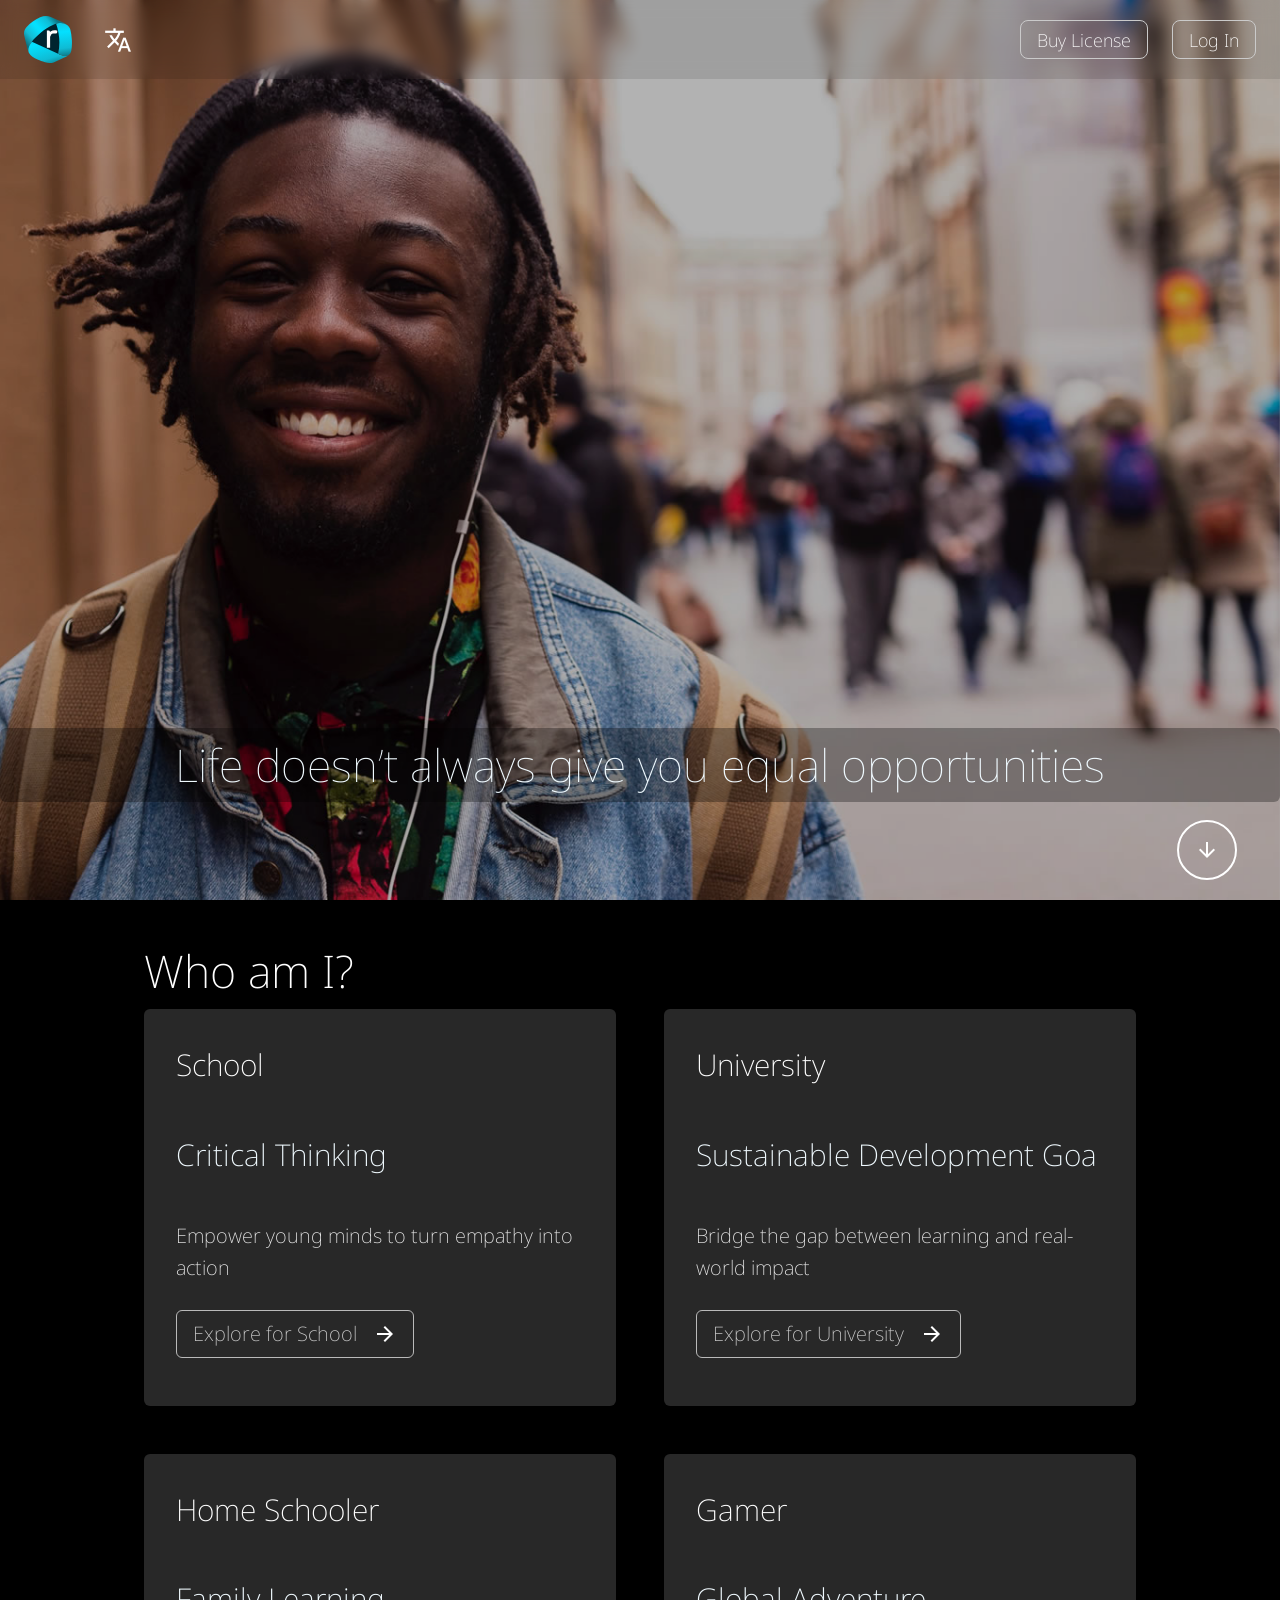
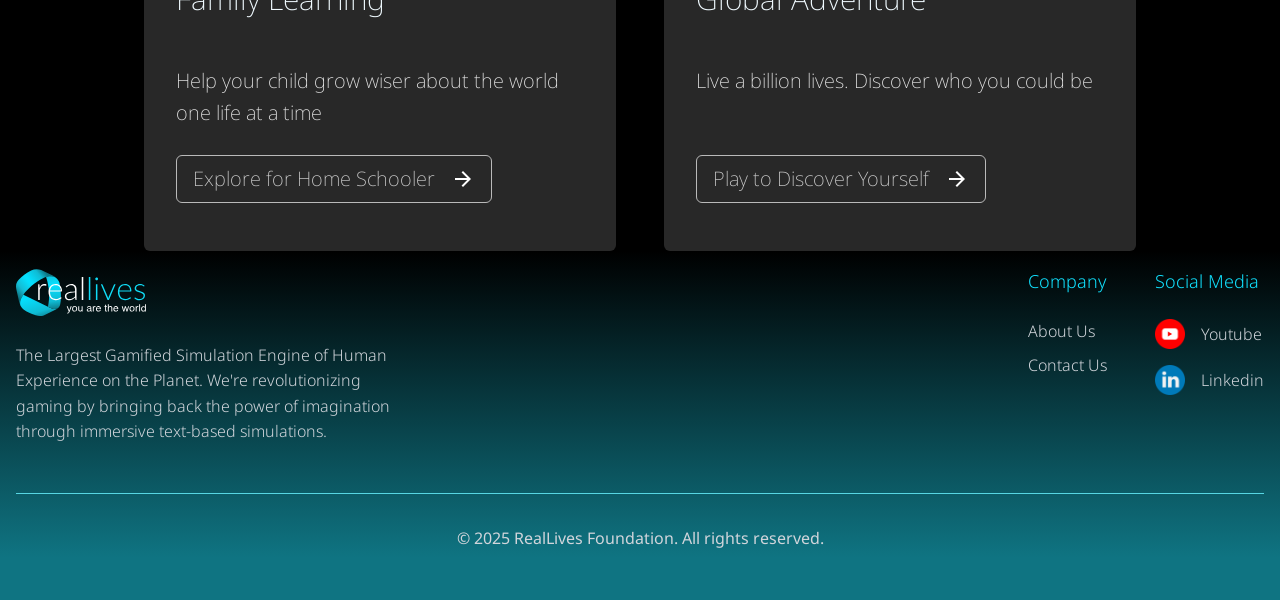
==== commit ccb75823: "chnages" ====
--- a/index.html
+++ b/index.html
@@ -1,4 +1,4 @@
-<!DOCTYPE html>
+<!doctype html>
 <html lang="en">
   <head>
     <!-- Google tag (gtag.js) -->
@@ -41,72 +41,72 @@
     <title>RealLives Foundation</title>
   </head>
 
-  <body style="background-color: black">
+  <body>
     <div
       class="new-landing-container-outer tab-content-landing active"
       id="tab1"
     >
+      <div class="header-logo-login">
+        <div
+          style="
+            display: flex;
+            justify-content: space-between;
+            align-items: center;
+            gap: 2rem;
+          "
+        >
+          <img class="logo" src="background-css/images/logo.svg" alt="Logo" />
+          <div class="language-switcher">
+            <span
+              id="langIcon"
+              class="material-symbols-outlined cursor"
+              title="Language"
+              style="color: white"
+              translate="no"
+              >translate
+            </span>
+            <div id="customDropdown" class="dropdown hidden">
+              <div data-value="en">English</div>
+              <div data-value="ko">Korean</div>
+              <div data-value="sw">Swedish</div>
+              <div data-value="ja">Japanese</div>
+              <div data-value="de">German</div>
+              <div data-value="fr">French</div>
+              <div data-value="hi">Hindi</div>
+              <div data-value="mr">Marathi</div>
+              <div data-value="ur">Urdu</div>
+              <div data-value="fi">Finnish</div>
+              <div data-value="zh-CN">Chinese (Simplified)</div>
+              <div data-value="zh-TW">Chinese (Traditional)</div>
+              <div data-value="es">Spanish</div>
+              <div data-value="th">Thai</div>
+              <div data-value="ms">Malay</div>
+              <div data-value="id">Bahasa Indonesia</div>
+              <div data-value="nl">Dutch</div>
+              <div data-value="gsw">Swiss German</div>
+              <div data-value="it">Italian</div>
+            </div>
+          </div>
+        </div>
+
+        <div class="wrapper-home-header">
+          <span class="login" style="cursor: pointer">
+            <a href="license.html" target="_blank">
+              <button class="home-btn-event">Buy License</button>
+            </a>
+          </span>
+
+          <span class="login" style="cursor: pointer">
+            <a href="https://reallivesworld.com/login" target="_blank">
+              <button class="home-btn-event">Log In</button>
+            </a>
+          </span>
+        </div>
+
+        <div id="google_translate_element" style="display: none"></div>
+      </div>
+
       <div class="slider-container slider-wed-none">
-        <div class="header-logo-login">
-          <div
-            style="
-              display: flex;
-              justify-content: space-between;
-              align-items: center;
-              gap: 2rem;
-            "
-          >
-            <img class="logo" src="background-css/images/logo.svg" alt="Logo" />
-            <div class="language-switcher">
-              <span
-                id="langIcon"
-                class="material-symbols-outlined cursor"
-                title="Language"
-                style="color: white"
-                translate="no"
-                >translate
-              </span>
-              <div id="customDropdown" class="dropdown hidden">
-                <div data-value="en">English</div>
-                <div data-value="ko">Korean</div>
-                <div data-value="sw">Swedish</div>
-                <div data-value="ja">Japanese</div>
-                <div data-value="de">German</div>
-                <div data-value="fr">French</div>
-                <div data-value="hi">Hindi</div>
-                <div data-value="mr">Marathi</div>
-                <div data-value="ur">Urdu</div>
-                <div data-value="fi">Finnish</div>
-                <div data-value="zh-CN">Chinese (Simplified)</div>
-                <div data-value="zh-TW">Chinese (Traditional)</div>
-                <div data-value="es">Spanish</div>
-                <div data-value="th">Thai</div>
-                <div data-value="ms">Malay</div>
-                <div data-value="id">Bahasa Indonesia</div>
-                <div data-value="nl">Dutch</div>
-                <div data-value="gsw">Swiss German</div>
-                <div data-value="it">Italian</div>
-              </div>
-            </div>
-          </div>
-
-          <div class="wrapper-home-header">
-            <span class="login" style="cursor: pointer">
-              <a href="license.html" target="_blank">
-                <button class="home-btn-event">Buy License</button>
-              </a>
-            </span>
-
-            <span class="login" style="cursor: pointer">
-              <a href="https://reallivesworld.com/login" target="_blank">
-                <button class="home-btn-event">Log In</button>
-              </a>
-            </span>
-          </div>
-
-          <div id="google_translate_element" style="display: none"></div>
-        </div>
-
         <div class="slider" id="slider"></div>
 
         <div class="scroll-arrow" id="scrollBtn">
@@ -646,7 +646,14 @@
               method="POST"
               target="hidden_iframe"
               id="gform"
-              onsubmit="if(validateCaptcha()) { submitted=true; return true; } else { return false; }"
+              onsubmit="
+                if (validateCaptcha()) {
+                  submitted = true;
+                  return true;
+                } else {
+                  return false;
+                }
+              "
             >
               <div class="input-filed-container">
                 <div class="form-group" style="margin-top: 1rem">
@@ -893,7 +900,7 @@
       function googleTranslateElementInit() {
         new google.translate.TranslateElement(
           { pageLanguage: "en", autoDisplay: false },
-          "google_translate_element"
+          "google_translate_element",
         );
       }
 
--- a/css/silder.css
+++ b/css/silder.css
@@ -1,143 +1,138 @@
-@import url('https://fonts.googleapis.com/css2?family=Noto+Sans:ital,wght@0,100..900;1,100..900&display=swap');
+@import url("https://fonts.googleapis.com/css2?family=Noto+Sans:ital,wght@0,100..900;1,100..900&display=swap");
 
 * {
-	margin: 0;
-	padding: 0;
-	box-sizing: border-box;
-	font-family: "Noto Sans", sans-serif;
+  margin: 0;
+  padding: 0;
+  box-sizing: border-box;
+  font-family: "Noto Sans", sans-serif;
 }
 
 .button-flex {
-	display: flex;
-	align-items: center;
+  display: flex;
+  align-items: center;
 }
 
 body,
 html {
-	height: 100%;
-	width: 100%;
-	/* overflow: hidden; */
-}
-
+  height: 100%;
+  width: 100%;
+  /* overflow: hidden; */
+}
 
 .text-decoration-none {
-	text-decoration: none;
-}
-
+  text-decoration: none;
+}
 
 .image-fit {
-	width: 100%;
-	height: 100%;
-}
-
+  width: 100%;
+  height: 100%;
+}
 
 .slide {
-	position: absolute;
-	width: 100%;
-	height: 100%;
-	opacity: 0;
-	transition: opacity 1s ease-in-out;
-	display: flex;
-	justify-content: center;
-	flex-direction: column;
-	z-index: 1;
+  position: absolute;
+  width: 100%;
+  height: 100%;
+  opacity: 0;
+  transition: opacity 1s ease-in-out;
+  display: flex;
+  justify-content: center;
+  flex-direction: column;
+  z-index: 1;
 }
 
 /* Add light black overlay */
 .slide::before {
-	content: "";
-	position: absolute;
-	top: 0;
-	left: 0;
-	width: 100%;
-	height: 100%;
-	background: rgba(0, 0, 0, 0.3);
-	z-index: 1;
+  content: "";
+  position: absolute;
+  top: 0;
+  left: 0;
+  width: 100%;
+  height: 100%;
+  background: rgba(0, 0, 0, 0.3);
+  z-index: 1;
 }
 
 .slide h2 {
-	font-weight: 200;
-	font-size: 50px;
-	z-index: 2;
-	padding-top: 1.2rem;
-	border-radius: 8px;
-	color: rgba(240, 250, 255, 1);
-	position: relative;
-	text-shadow: none;
-	line-height: 1.2;
-	font-weight: normal;
-	font-style: normal;
-	text-decoration: none;
-	text-align: center;
-	letter-spacing: normal;
-	word-spacing: normal;
-	text-transform: none;
-	font-weight: 100;
-	bottom: -35%;
-	background: rgba(0, 0, 0, 0.3);
-	padding: 10px;
-	border-radius: 6px;
-}
-
+  font-weight: 200;
+  font-size: 50px;
+  z-index: 2;
+  padding-top: 1.2rem;
+  border-radius: 8px;
+  color: rgba(240, 250, 255, 1);
+  position: relative;
+  text-shadow: none;
+  line-height: 1.2;
+  font-weight: normal;
+  font-style: normal;
+  text-decoration: none;
+  text-align: center;
+  letter-spacing: normal;
+  word-spacing: normal;
+  text-transform: none;
+  font-weight: 100;
+  bottom: -35%;
+  background: rgba(0, 0, 0, 0.3);
+  padding: 10px;
+  border-radius: 6px;
+}
 
 /* Keep image behind everything */
 .slide img {
-	width: 100%;
-	height: 100%;
-	object-fit: cover;
-	position: absolute;
-	z-index: 0;
+  width: 100%;
+  height: 100%;
+  object-fit: cover;
+  position: absolute;
+  z-index: 0;
 }
 
 .slide.active {
-	opacity: 1;
+  opacity: 1;
 }
 
 .quick-links-container {
-	position: absolute;
-	bottom: 8%;
-	left: 50%;
-	transform: translateX(-50%);
-	/* Perfectly center horizontally */
-	z-index: 2;
-	display: flex;
-	justify-content: center;
-	align-items: center;
+  position: absolute;
+  bottom: 8%;
+  left: 50%;
+  transform: translateX(-50%);
+  /* Perfectly center horizontally */
+  z-index: 2;
+  display: flex;
+  justify-content: center;
+  align-items: center;
 }
 
 .button-quick-link img {
-	max-width: 10rem;
-	/* responsive size */
-	height: auto;
-	border-radius: 8px;
-	max-width: 180px;
-	/* responsive size */
-	height: auto;
-	border-radius: 8px;
-}
-
+  max-width: 10rem;
+  /* responsive size */
+  height: auto;
+  border-radius: 8px;
+  max-width: 180px;
+  /* responsive size */
+  height: auto;
+  border-radius: 8px;
+}
 
 .text-show-m {
-	/* font-weight: 700; */
-	/* font-style: Bold; */
-	/* font-size: 63px; */
-	/* color: rgba(240, 250, 255, 1); */
+  /* font-weight: 700; */
+  /* font-style: Bold; */
+  /* font-size: 63px; */
+  /* color: rgba(240, 250, 255, 1); */
 }
 
 .reallives-logo {
-	position: absolute;
-	top: 2%;
-	left: 2%;
-	z-index: 2;
+  position: absolute;
+  top: 2%;
+  left: 2%;
+  z-index: 2;
 }
 
 .reallives-logo-width {
-	width: 174px;
-	height: 60px;
+  width: 174px;
+  height: 60px;
 }
 
 .second-btn-background {
-	/* background: linear-gradient(
+  /* background: linear-gradient(
 		92.82deg,
 		rgba(5, 224, 255, 0.7) 0%,
 		rgba(14, 132, 148, 0.7) 63.46%
@@ -145,287 +140,278 @@
 }
 
 .ankar-style {
-	font-weight: 500;
-	font-style: Medium;
-	font-size: 24px;
-	text-align: center;
-	color: #9fedf8;
-	text-decoration: none;
-	position: relative;
-
+  font-weight: 500;
+  font-style: Medium;
+  font-size: 24px;
+  text-align: center;
+  color: #9fedf8;
+  text-decoration: none;
+  position: relative;
 }
 
 .button-quick-link {
-	height: 50px;
-	border-radius: 30px;
-	cursor: pointer;
-	display: flex;
-	align-items: center;
-	justify-content: center;
-	gap: 11px;
+  height: 50px;
+  border-radius: 30px;
+  cursor: pointer;
+  display: flex;
+  align-items: center;
+  justify-content: center;
+  gap: 11px;
 }
 
 .quick-text-title {
-	font-weight: 500;
-	font-size: 22px;
-	color: #9fedf8;
+  font-weight: 500;
+  font-size: 22px;
+  color: #9fedf8;
 }
 
 .icon-svg-box {
-	width: 30px;
-	display: flex;
-	align-items: center;
-	justify-content: center;
-}
-
-.icon-svg-box>img {
-	height: 100%;
-	width: 100%;
-	object-fit: contain;
+  width: 30px;
+  display: flex;
+  align-items: center;
+  justify-content: center;
+}
+
+.icon-svg-box > img {
+  height: 100%;
+  width: 100%;
+  object-fit: contain;
 }
 
 .color-white {
-	color: white;
+  color: white;
 }
 
 .header-logo-login {
-	display: flex;
-	align-items: center;
-	justify-content: space-between;
-	position: absolute;
-	z-index: 10;
-	padding: 1.5rem 1.5rem;
-	width: 100%;
+  display: flex;
+  align-items: center;
+  justify-content: space-between;
+  position: fixed;
+  top: 0;
+  padding: 1rem 1.5rem;
+  width: 100%;
+  background: rgba(0, 0, 0, 0.1);
+  backdrop-filter: blur(8px);
+  -webkit-backdrop-filter: blur(8px);
+  z-index: 999999;
 }
 
 .logo {
-	width: 3rem;
+  width: 3rem;
 }
 
 .btn-flow-click {
-	padding: 0.7rem 2rem;
-	font-weight: 300;
-	font-size: 20px;
-	color: #FFFFFF;
-	outline: none;
-	cursor: pointer;
-	background-color: #0E8495;
-	border-radius: 20px;
-	border: none;
-	border: 1px solid #10DCF6;
-	display: flex;
-	align-items: center;
-	justify-content: center;
-	gap: 10px;
+  padding: 0.7rem 2rem;
+  font-weight: 300;
+  font-size: 20px;
+  color: #ffffff;
+  outline: none;
+  cursor: pointer;
+  background-color: #0e8495;
+  border-radius: 20px;
+  border: none;
+  border: 1px solid #10dcf6;
+  display: flex;
+  align-items: center;
+  justify-content: center;
+  gap: 10px;
 }
 
 .arrow-btn-icon {
-	font-size: 1.4rem !important;
+  font-size: 1.4rem !important;
 }
 
 .wrapper-home-header {
-	display: flex;
-	align-items: center;
-	gap: 1rem;
+  display: flex;
+  align-items: center;
+  gap: 1rem;
 }
 
 .home-btn-event {
-	padding: 0.5rem 1.5rem 0.6rem 1.5rem;
-	font-weight: 200;
-	font-size: 18px;
-	line-height: 100%;
-	text-align: center;
-	color: #FFFFFF;
-	border: 1px solid #cacaca;
-	border-radius: 8px;
-	background-color: transparent;
-	cursor: pointer;
+  padding: 0.5rem 1.5rem 0.6rem 1.5rem;
+  font-weight: 200;
+  font-size: 18px;
+  line-height: 100%;
+  text-align: center;
+  color: #ffffff;
+  border: 1px solid #cacaca;
+  border-radius: 8px;
+  background-color: transparent;
+  cursor: pointer;
 }
 
 .home-btn-event:hover {
-	background-color: #0b545d;
-	Color: #5eeaff;
-}
-
+  background-color: #0b545d;
+  color: #5eeaff;
+}
 
 /* redirect css */
 
 .new-landing-container {
-	display: flex;
-	flex-direction: column;
-
+  display: flex;
+  flex-direction: column;
 }
 
 .redirect-container {
-	width: 100%;
-	background-color: #000000;
-	position: absolute;
-	top: 100%;
-	display: grid;
-	grid-template-rows: auto 1fr auto;
-	/* gap: 3rem; */
+  width: 100%;
+  background-color: #000000;
+  position: absolute;
+  top: 100%;
+  display: grid;
+  grid-template-rows: auto 1fr auto;
+  /* gap: 3rem; */
 }
 
 .scroll-arrow {
-	position: fixed;
-	bottom: 20px;
-	right: 1%;
-	transform: translateX(-50%);
-	border: 2px solid white;
-	border-radius: 50%;
-	width: 60px;
-	height: 60px;
-	display: flex;
-	justify-content: center;
-	align-items: center;
-	cursor: pointer;
-	transition: 0.2s ease;
-	z-index: 10;
+  position: fixed;
+  bottom: 20px;
+  right: 1%;
+  transform: translateX(-50%);
+  border: 2px solid white;
+  border-radius: 50%;
+  width: 60px;
+  height: 60px;
+  display: flex;
+  justify-content: center;
+  align-items: center;
+  cursor: pointer;
+  transition: 0.2s ease;
+  z-index: 10;
 }
 
 .scroll-arrow:hover {
-	transform: translateX(-50%) scale(1.08);
+  transform: translateX(-50%) scale(1.08);
 }
 
 .material-symbols-outlined {
-	font-size: 36px;
-	color: white;
+  font-size: 36px;
+  color: white;
 }
 
 .who-i-am-text {
-	font-weight: 200;
-	font-size: 45px;
-	line-height: 100%;
-	letter-spacing: 0%;
-	color: white;
+  font-weight: 200;
+  font-size: 45px;
+  line-height: 100%;
+  letter-spacing: 0%;
+  color: white;
 }
 
 .cards-container-outer {
-	width: 100%;
-	display: grid;
-	grid-template-columns: repeat(2, 1fr);
-	grid-template-rows: repeat(2, 1fr);
-	gap: 3rem;
-	padding: 0rem 9rem;
+  width: 100%;
+  display: grid;
+  grid-template-columns: repeat(2, 1fr);
+  grid-template-rows: repeat(2, 1fr);
+  gap: 3rem;
+  padding: 0rem 9rem;
 }
 
 .background-new-color {
-	background: linear-gradient(0deg, #0F7482 12.25%, #000000 100%) !important;
-
+  background: linear-gradient(0deg, #0f7482 12.25%, #000000 100%) !important;
 }
 
 .wrapper-span-outer {
-	padding: 3rem 9rem 1rem 9rem;
+  padding: 3rem 9rem 1rem 9rem;
 }
 
 .cards-child-inner {
-	border-radius: 6px;
-	background-color: #282828;
-	display: grid;
-	grid-template-rows: repeat(4, 1fr);
-	padding: 2rem 2rem;
-	border-radius: 6px;
-	gap: 0rem;
-}
-
+  border-radius: 6px;
+  background-color: #282828;
+  display: grid;
+  grid-template-rows: repeat(4, 1fr);
+  padding: 2rem 2rem;
+  border-radius: 6px;
+  gap: 0rem;
+}
 
 .title-text-cards {
-	font-weight: 200;
-	font-size: 30px;
-	color: #FFFFFF;
+  font-weight: 200;
+  font-size: 30px;
+  color: #ffffff;
 }
 
 .title-text-number {
-
-	font-weight: 200;
-	font-size: 20px;
-	color: #E6E6E6;
+  font-weight: 200;
+  font-size: 20px;
+  color: #e6e6e6;
 }
 
 .description-text-title {
-	font-weight: 200;
-	font-size: 30px;
-	color: #F0FAFF;
-	white-space: nowrap;
-	overflow: hidden;
-}
-
+  font-weight: 200;
+  font-size: 30px;
+  color: #f0faff;
+  white-space: nowrap;
+  overflow: hidden;
+}
 
 .cards-child-inner:nth-child(1):hover {
-	background: linear-gradient(360deg, #282828 14.69%, #C05402 74%);
+  background: linear-gradient(360deg, #282828 14.69%, #c05402 74%);
 }
 
 .cards-child-inner:nth-child(1):hover .explor-btn-new {
-	background-color: #C05402;
-	border: 1px solid #FF9B4F;
-	color: white;
+  background-color: #c05402;
+  border: 1px solid #ff9b4f;
+  color: white;
 }
 
 .cards-child-inner:nth-child(2):hover {
-	background: linear-gradient(360deg, #282828 14.86%, #065143 73.76%);
-
+  background: linear-gradient(360deg, #282828 14.86%, #065143 73.76%);
 }
 
 .cards-child-inner:nth-child(2):hover .explor-btn-new {
-	background-color: #065143;
-	border: 1px solid #34F1CD;
-	color: white;
-}
-
+  background-color: #065143;
+  border: 1px solid #34f1cd;
+  color: white;
+}
 
 .cards-child-inner:nth-child(3):hover {
-	background: linear-gradient(360deg, #282828 15%, #810DC9 74%);
+  background: linear-gradient(360deg, #282828 15%, #810dc9 74%);
 }
 
 .cards-child-inner:nth-child(3):hover .explor-btn-new {
-	background-color: #810DC9;
-	border: 1px solid #CE8CF6;
-	color: white;
-}
-
-
+  background-color: #810dc9;
+  border: 1px solid #ce8cf6;
+  color: white;
+}
 
 .cards-child-inner:nth-child(4):hover {
-	background: linear-gradient(360deg, #282828 15%, #0097AD 100%);
-
+  background: linear-gradient(360deg, #282828 15%, #0097ad 100%);
 }
 
 .cards-child-inner:nth-child(4):hover .explor-btn-new {
-	background-color: #0095AC;
-	border: 1px solid #89D9E5;
-	color: white;
+  background-color: #0095ac;
+  border: 1px solid #89d9e5;
+  color: white;
 }
 
 .explor-btn-new {
-	display: flex;
-	align-items: center;
-	justify-content: center;
-	gap: 1rem;
-	background: transparent;
-	padding: 0.6rem 1rem;
-	outline: none;
-	border: 1px solid #BABABA;
-	border-radius: 6px;
-	font-weight: 200;
-	font-size: 20px;
-	color: #CCCCCC;
-	cursor: pointer;
-
+  display: flex;
+  align-items: center;
+  justify-content: center;
+  gap: 1rem;
+  background: transparent;
+  padding: 0.6rem 1rem;
+  outline: none;
+  border: 1px solid #bababa;
+  border-radius: 6px;
+  font-weight: 200;
+  font-size: 20px;
+  color: #cccccc;
+  cursor: pointer;
 }
 
 .flex-center-colume {
-	display: flex;
-	flex-direction: column;
+  display: flex;
+  flex-direction: column;
 }
 
 .gap-1 {
-	gap: 1rem;
+  gap: 1rem;
 }
 
 .logo-gooter-text {
-	display: flex;
-	align-items: center;
-	gap: 1rem;
+  display: flex;
+  align-items: center;
+  gap: 1rem;
 }
 
 /* redirect css  */
@@ -433,82 +419,81 @@
 /* about us  */
 
 .new-landing-container-outer {
-	display: block;
+  display: block;
 }
 
 .outer-about-us-box {
-	display: none;
+  display: none;
 }
 
 .about-us-container-landing {
-	width: 100vw;
-	background-color: #000000;
-	display: grid;
-	grid-template-rows: auto 1fr auto;
-	padding: 1rem;
-	overflow: hidden;
+  width: 100vw;
+  background-color: #000000;
+  display: grid;
+  grid-template-rows: auto 1fr auto;
+  padding: 1rem;
+  overflow: hidden;
 }
 
 .padding-about-contaainer {
-	padding: 1rem 10rem;
-	padding-bottom: 4rem;
+  padding: 1rem 10rem;
+  padding-bottom: 4rem;
 }
 
 .background-color-team {
-	background: linear-gradient(262.32deg, #121212 44.72%, #008193 100.11%);
-	border-radius: 6px;
+  background: linear-gradient(262.32deg, #121212 44.72%, #008193 100.11%);
+  border-radius: 6px;
 }
 
 .margin-left-2 {
-	margin-top: 1rem;
-	margin-left: 2rem;
+  margin-top: 1rem;
+  margin-left: 2rem;
 }
 
 .gap-0 {
-	gap: 0rem !important;
+  gap: 0rem !important;
 }
 
 .back-button-style {
-	padding: 0.4rem 2rem;
-	background-color: transparent;
-	font-weight: 300;
-	font-size: 18px;
-	color: #CCCCCC;
-	border: 1px solid #CCCCCC;
-	border-radius: 25px;
-	cursor: pointer;
+  padding: 0.4rem 2rem;
+  background-color: transparent;
+  font-weight: 300;
+  font-size: 18px;
+  color: #cccccc;
+  border: 1px solid #cccccc;
+  border-radius: 25px;
+  cursor: pointer;
 }
 
 .about-us-text {
-	font-weight: 300;
-	color: #F2F2F2;
-	font-size: 40px;
-	position: relative;
-	left: 11%;
+  font-weight: 300;
+  color: #f2f2f2;
+  font-size: 40px;
+  position: relative;
+  left: 11%;
 }
 
 .tab-content-landing {
-	display: none;
+  display: none;
 }
 
 .tab-content-landing.active {
-	display: block;
-}
-
+  display: block;
+}
 
 .fixed-position-button {
-	position: fixed;
-	bottom: 0;
-	width: 100%;
-	padding: 1rem;
+  position: fixed;
+  bottom: 0;
+  width: 100%;
+  padding: 1rem;
 }
 
 .button-fix-black {
-	background-color: black;
+  background-color: black;
 }
 
 .padding-bottom-4 {
-	padding-bottom: 4rem;
+  padding-bottom: 4rem;
 }
 
 /* about us  */
@@ -516,1569 +501,1501 @@
 /* contact us  tab */
 
 .background-color-form {
-	background: linear-gradient(238.27deg, #0D0D0D 32.86%, #008193 103.38%);
-	padding: 1rem;
-	border-radius: 6px;
+  background: linear-gradient(238.27deg, #0d0d0d 32.86%, #008193 103.38%);
+  padding: 1rem;
+  border-radius: 6px;
 }
 
 .color-text-style {
-	color: #f2f2f3 !important;
+  color: #f2f2f3 !important;
 }
 
 .form-group label {
-	color: #f2f2f3 !important;
+  color: #f2f2f3 !important;
 }
 
 .justify-center {
-	justify-content: center;
+  justify-content: center;
 }
 
 .send-btn {
-	background-color: #1F1F1F80 !important;
-	font-weight: 300 !important;
-	padding: 0.7rem 2rem !important;
+  background-color: #1f1f1f80 !important;
+  font-weight: 300 !important;
+  padding: 0.7rem 2rem !important;
 }
 
 .display-none {
-	display: none;
+  display: none;
 }
 
 .contact-grid-contact {
-	display: grid;
-	grid-template-columns: repeat(2, 1fr) !important;
-	gap: 0rem !important;
+  display: grid;
+  grid-template-columns: repeat(2, 1fr) !important;
+  gap: 0rem !important;
 }
 
 .video-contact-section {
-	padding: 2rem 0rem;
-	/* background-color: #89D9E5; */
-	height: 90vh;
+  padding: 2rem 0rem;
+  /* background-color: #89D9E5; */
+  height: 90vh;
 }
 
 .video-contact {
-	width: 100%;
-	height: 100%;
-	object-fit: contain;
+  width: 100%;
+  height: 100%;
+  object-fit: contain;
 }
 
 .input-filed-color {
-	background-color: #1F1F1F !important;
-	border: none !important;
-	color: white !important;
+  background-color: #1f1f1f !important;
+  border: none !important;
+  color: white !important;
 }
 
 .input-filed-container {
-	display: grid;
-	grid-template-columns: repeat(2, 1fr);
-	gap: 1rem;
-}
-
+  display: grid;
+  grid-template-columns: repeat(2, 1fr);
+  gap: 1rem;
+}
 
 .padding-bottom-1 {
-	padding-bottom: 1rem;
+  padding-bottom: 1rem;
 }
 
 #status {
-	color: white !important;
+  color: white !important;
 }
 
 .reallivesworld-info-box {
-	display: flex;
-	align-items: center;
-	gap: 10px;
+  display: flex;
+  align-items: center;
+  gap: 10px;
 }
 
 .flex-center-mid {
-	display: flex;
-	align-items: center;
-	justify-content: center;
+  display: flex;
+  align-items: center;
+  justify-content: center;
 }
 
 .icon-massage {
-	display: flex;
-	align-items: center;
-	justify-content: center;
+  display: flex;
+  align-items: center;
+  justify-content: center;
 }
 
 .mail-icon {
-	color: white !important;
-	font-size: 1.7rem !important;
+  color: white !important;
+  font-size: 1.7rem !important;
 }
 
 .support-reallives-text {
-	font-weight: 200;
-	font-size: 16px;
-	color: #F2F2F2;
+  font-weight: 200;
+  font-size: 16px;
+  color: #f2f2f2;
 }
 
 .marigin-bottom {
-	margin-bottom: 10px !important;
+  margin-bottom: 10px !important;
 }
 
 /* contact us tab  */
 
 .footer-override-gamer {
-	display: grid;
-	grid-template-columns: repeat(2, 1fr) !important;
-	gap: 1rem;
+  display: grid;
+  grid-template-columns: repeat(2, 1fr) !important;
+  gap: 1rem;
 }
 
 .footer-grid-colume {
-	display: flex;
-	justify-content: end;
-	gap: 3rem;
-}
-
-
+  display: flex;
+  justify-content: end;
+  gap: 3rem;
+}
 
 /* slider none block  */
 
-@media(min-width:1280px) {
-	.cards-child-inner {
-		gap: 2rem;
-	}
-
+@media (min-width: 1280px) {
+  .cards-child-inner {
+    gap: 2rem;
+  }
 }
 
 @media (max-width: 1280px) {
-
-	.cards-child-inner {
-		gap: 1.6rem;
-	}
-
-
-	.slide h2 {
-		font-size: 45px;
-	}
-
-	.text-show-m {
-		font-size: 49px;
-	}
-
-	.quick-text-title {
-		font-size: 21px;
-	}
-
-	.icon-svg-box {
-		width: 28px;
-	}
-
-	.button-quick-link img {
-		max-width: 150px;
-	}
-
-	.home-btn-event {
-		padding: 0.6rem 1rem;
-		font-size: 18px;
-		width: max-content;
-	}
-
-	.wrapper-home-header {
-		gap: 1.5rem;
-	}
+  .cards-child-inner {
+    gap: 1.6rem;
+  }
+
+  .slide h2 {
+    font-size: 45px;
+  }
+
+  .text-show-m {
+    font-size: 49px;
+  }
+
+  .quick-text-title {
+    font-size: 21px;
+  }
+
+  .icon-svg-box {
+    width: 28px;
+  }
+
+  .button-quick-link img {
+    max-width: 150px;
+  }
+
+  .home-btn-event {
+    padding: 0.6rem 1rem;
+    font-size: 18px;
+    width: max-content;
+  }
+
+  .wrapper-home-header {
+    gap: 1.5rem;
+  }
 }
 
 @media (max-width: 1180px) {
-
-	.cards-child-inner {
-		gap: 1.6rem;
-	}
-
-
-	.slide h2 {
-		font-size: 42px;
-	}
-
-	.text-show-m {
-		font-size: 47px;
-	}
-
-	.quick-text-title {
-		font-size: 19px;
-	}
-
-	.icon-svg-box {
-		width: 27px;
-	}
-
-	.home-btn-event {
-		padding: 0.6rem 1rem;
-		font-size: 18px;
-		width: max-content;
-	}
-
-	.wrapper-home-header {
-		gap: 1.5rem;
-	}
+  .cards-child-inner {
+    gap: 1.6rem;
+  }
+
+  .slide h2 {
+    font-size: 42px;
+  }
+
+  .text-show-m {
+    font-size: 47px;
+  }
+
+  .quick-text-title {
+    font-size: 19px;
+  }
+
+  .icon-svg-box {
+    width: 27px;
+  }
+
+  .home-btn-event {
+    padding: 0.6rem 1rem;
+    font-size: 18px;
+    width: max-content;
+  }
+
+  .wrapper-home-header {
+    gap: 1.5rem;
+  }
 }
 
 @media (max-width: 1104px) {
-
-	.cards-child-inner {
-		gap: 1rem;
-	}
-
-
-	.slide h2 {
-		font-size: 42px;
-	}
-
-	.text-show-m {
-		font-size: 47px;
-	}
-
-	.quick-text-title {
-		font-size: 19px;
-	}
-
-	.icon-svg-box {
-		width: 27px;
-	}
-
-	.home-btn-event {
-		padding: 0.6rem 1rem;
-		font-size: 18px;
-		width: max-content;
-	}
-
-	.wrapper-home-header {
-		gap: 1.5rem;
-	}
-
-	.footer {
-		padding: 5rem 3rem 3rem 4rem !important;
-	}
-
-	.cards-container-outer {
-		padding: 0rem 5rem;
-	}
-
-	.wrapper-span-outer {
-		padding: 3rem 5rem 3rem 5rem;
-	}
-
-	.scroll-arrow {
-		height: 50px;
-		width: 50px;
-	}
-
+  .cards-child-inner {
+    gap: 1rem;
+  }
+
+  .slide h2 {
+    font-size: 42px;
+  }
+
+  .text-show-m {
+    font-size: 47px;
+  }
+
+  .quick-text-title {
+    font-size: 19px;
+  }
+
+  .icon-svg-box {
+    width: 27px;
+  }
+
+  .home-btn-event {
+    padding: 0.6rem 1rem;
+    font-size: 18px;
+    width: max-content;
+  }
+
+  .wrapper-home-header {
+    gap: 1.5rem;
+  }
+
+  .footer {
+    padding: 5rem 3rem 3rem 4rem !important;
+  }
+
+  .cards-container-outer {
+    padding: 0rem 5rem;
+  }
+
+  .wrapper-span-outer {
+    padding: 3rem 5rem 3rem 5rem;
+  }
+
+  .scroll-arrow {
+    height: 50px;
+    width: 50px;
+  }
 }
 
 @media (max-width: 1024px) {
-
-	.cards-child-inner {
-		gap: 1rem;
-	}
-
-
-	.slide h2 {
-		font-size: 40px;
-	}
-
-	.text-show-m {
-		font-size: 45px;
-	}
-
-	.quick-text-title {
-		font-size: 17px;
-	}
-
-	.icon-svg-box {
-		width: 25px;
-	}
-
-	.home-btn-event {
-		padding: 0.6rem 1rem;
-		font-size: 16px;
-		width: max-content;
-	}
-
-	.wrapper-home-header {
-		gap: 1.5rem;
-	}
-
-	.wrapper-span-outer {
-		padding: 5rem 9rem 3rem 5rem;
-	}
-
-	.container {
-		padding: 0rem 5rem;
-	}
-
-	.cards-container-outer {
-		gap: 2rem;
-		padding: 0rem 5rem;
-	}
-
-	.footer {
-		padding: 5rem 3rem 3rem 4rem !important;
-	}
-}
-
-@media(max-width:991px) {
-
-	.cards-child-inner {
-		gap: 1rem;
-	}
-
-	/* mobile responsive  */
-
-	.cards-container-outer {
-		grid-template-columns: repeat(2, 1fr);
-		grid-template-rows: repeat(2, 1fr);
-		gap: 1rem;
-		padding: 0rem 1rem;
-	}
-
-	.wrapper-span-outer {
-		padding: 1rem 5rem 1rem 1rem;
-	}
-
-	.who-i-am-text {
-		font-size: 35px;
-	}
-
-	.cards-child-inner {
-		padding: 1rem 1rem;
-	}
-
-	.description-text-title {
-		font-size: 23px;
-	}
-
-	.title-text-cards {
-		font-size: 29px;
-	}
-
-	.title-text-number {
-		font-size: 19px;
-	}
-
-	.flex-add-mobile {
-		display: flex;
-		align-items: center;
-		justify-content: center;
-	}
-
-	.cards-child-inner:nth-child(1) {
-		background: #282828 !important;
-	}
-
-	.cards-child-inner:nth-child(1) .explor-btn-new {
-		background-color: #C05402;
-		border: 1px solid #FF9B4F;
-		color: white;
-	}
-
-	.cards-child-inner:nth-child(2) {
-		background: #282828 !important;
-	}
-
-	.cards-child-inner:nth-child(2) .explor-btn-new {
-		background-color: #065143;
-		border: 1px solid #34F1CD;
-		color: white;
-	}
-
-
-	.cards-child-inner:nth-child(3) {
-		background: #282828 !important;
-	}
-
-	.cards-child-inner:nth-child(3) .explor-btn-new {
-		background-color: #810DC9;
-		border: 1px solid #CE8CF6;
-		color: white;
-	}
-
-
-	.cards-child-inner:nth-child(4) {
-		background: #282828 !important;
-
-	}
-
-	.cards-child-inner:nth-child(4) .explor-btn-new {
-		background-color: #0095AC;
-		border: 1px solid #89D9E5;
-		color: white;
-	}
-
-	.explor-btn-new {
-		font-size: 16px;
-	}
-
-	.footer-grid-colume {
-		justify-content: end;
-		gap: 5rem;
-	}
-
-	.footer-override-gamer {
-		grid-template-columns: repeat(2, 1fr);
-	}
-
-	.footer {
-		padding: 3rem 1rem 3rem 0rem !important;
-	}
-
-	/* mobile responsive  */
-
-	.explor-btn-new {
-		font-size: 16px;
-	}
-
-	.login {
-		width: 100px;
-		height: 40px;
-	}
-
-	.login>img {
-		width: 100%;
-		height: 100%;
-	}
-
-	.logo {
-		width: 3rem;
-	}
-
-	.quick-links-container {
-		bottom: 4%;
-	}
-
-	.button-quick-link {
-		width: 160px;
-	}
-
-	.slide h2 {
-		font-weight: 200;
-		font-size: 32px;
-	}
-
-	.home-btn-event {
-		padding: 0.6rem 1rem;
-		font-size: 16px;
-		width: max-content;
-	}
-
-	.wrapper-home-header {
-		gap: 1.5rem;
-	}
-
-
-}
-
-@media(max-width:800px) {
-
-	.cards-child-inner {
-		gap: 7px;
-	}
-
-	.contact-grid-contact {
-		grid-template-columns: 1fr !important;
-	}
-
-	.padding-about-contaainer {
-		padding: 1rem 1rem;
-	}
-
-	.about-us-text {
-		left: 4%;
-	}
-
-	.interant-team-member-container {
-		margin-top: 27px !important;
-	}
-
-
-
-
-
-	/* mobile responsive  */
-
-	.cards-container-outer {
-		grid-template-columns: repeat(2, 1fr);
-		grid-template-rows: repeat(2, 1fr);
-		gap: 1rem;
-		padding: 0rem 1rem;
-	}
-
-	.wrapper-span-outer {
-		padding: 1rem 5rem 1rem 1rem;
-	}
-
-	.who-i-am-text {
-		font-size: 35px;
-	}
-
-	.cards-child-inner {
-		padding: 1rem 1rem;
-	}
-
-	.description-text-title {
-		font-size: 23px;
-	}
-
-	.title-text-cards {
-		font-size: 29px;
-	}
-
-	.title-text-number {
-		font-size: 19px;
-	}
-
-	.flex-add-mobile {
-		display: flex;
-		align-items: center;
-		justify-content: center;
-	}
-
-	.cards-child-inner:nth-child(1) {
-		background: #282828 !important;
-	}
-
-	.cards-child-inner:nth-child(1) .explor-btn-new {
-		background-color: #C05402;
-		border: 1px solid #FF9B4F;
-		color: white;
-	}
-
-	.cards-child-inner:nth-child(2) {
-		background: #282828 !important;
-	}
-
-	.cards-child-inner:nth-child(2) .explor-btn-new {
-		background-color: #065143;
-		border: 1px solid #34F1CD;
-		color: white;
-	}
-
-
-	.cards-child-inner:nth-child(3) {
-		background: #282828 !important;
-	}
-
-	.cards-child-inner:nth-child(3) .explor-btn-new {
-		background-color: #810DC9;
-		border: 1px solid #CE8CF6;
-		color: white;
-	}
-
-
-	.cards-child-inner:nth-child(4) {
-		background: #282828 !important;
-
-	}
-
-	.cards-child-inner:nth-child(4) .explor-btn-new {
-		background-color: #0095AC;
-		border: 1px solid #89D9E5;
-		color: white;
-	}
-
-	.explor-btn-new {
-		font-size: 16px;
-	}
-
-	.footer-grid-colume {
-		justify-content: end;
-		gap: 5rem;
-	}
-
-	.footer-override-gamer {
-		grid-template-columns: repeat(2, 1fr);
-	}
-
-	/* mobile responsive  */
-
-	.login {
-		width: 100px;
-		height: 40px;
-	}
-
-	.login>img {
-		width: 100%;
-		height: 100%;
-	}
-
-	.logo {
-		width: 3rem;
-	}
-
-	.quick-links-container {
-		bottom: 4%;
-	}
-
-	.button-quick-link {
-		width: 150px;
-	}
-
-	.slide h2 {
-		font-weight: 400;
-		font-size: 28px;
-	}
-
-	.home-btn-event {
-		padding: 0.6rem 1rem;
-		font-size: 16px;
-		width: max-content;
-	}
-
-	.wrapper-home-header {
-		gap: 1.5rem;
-	}
+  .cards-child-inner {
+    gap: 1rem;
+  }
+
+  .slide h2 {
+    font-size: 40px;
+  }
+
+  .text-show-m {
+    font-size: 45px;
+  }
+
+  .quick-text-title {
+    font-size: 17px;
+  }
+
+  .icon-svg-box {
+    width: 25px;
+  }
+
+  .home-btn-event {
+    padding: 0.6rem 1rem;
+    font-size: 16px;
+    width: max-content;
+  }
+
+  .wrapper-home-header {
+    gap: 1.5rem;
+  }
+
+  .wrapper-span-outer {
+    padding: 5rem 9rem 3rem 5rem;
+  }
+
+  .container {
+    padding: 0rem 5rem;
+  }
+
+  .cards-container-outer {
+    gap: 2rem;
+    padding: 0rem 5rem;
+  }
+
+  .footer {
+    padding: 5rem 3rem 3rem 4rem !important;
+  }
+}
+
+@media (max-width: 991px) {
+  .cards-child-inner {
+    gap: 1rem;
+  }
+
+  /* mobile responsive  */
+
+  .cards-container-outer {
+    grid-template-columns: repeat(2, 1fr);
+    grid-template-rows: repeat(2, 1fr);
+    gap: 1rem;
+    padding: 0rem 1rem;
+  }
+
+  .wrapper-span-outer {
+    padding: 1rem 5rem 1rem 1rem;
+  }
+
+  .who-i-am-text {
+    font-size: 35px;
+  }
+
+  .cards-child-inner {
+    padding: 1rem 1rem;
+  }
+
+  .description-text-title {
+    font-size: 23px;
+  }
+
+  .title-text-cards {
+    font-size: 29px;
+  }
+
+  .title-text-number {
+    font-size: 19px;
+  }
+
+  .flex-add-mobile {
+    display: flex;
+    align-items: center;
+    justify-content: center;
+  }
+
+  .cards-child-inner:nth-child(1) {
+    background: #282828 !important;
+  }
+
+  .cards-child-inner:nth-child(1) .explor-btn-new {
+    background-color: #c05402;
+    border: 1px solid #ff9b4f;
+    color: white;
+  }
+
+  .cards-child-inner:nth-child(2) {
+    background: #282828 !important;
+  }
+
+  .cards-child-inner:nth-child(2) .explor-btn-new {
+    background-color: #065143;
+    border: 1px solid #34f1cd;
+    color: white;
+  }
+
+  .cards-child-inner:nth-child(3) {
+    background: #282828 !important;
+  }
+
+  .cards-child-inner:nth-child(3) .explor-btn-new {
+    background-color: #810dc9;
+    border: 1px solid #ce8cf6;
+    color: white;
+  }
+
+  .cards-child-inner:nth-child(4) {
+    background: #282828 !important;
+  }
+
+  .cards-child-inner:nth-child(4) .explor-btn-new {
+    background-color: #0095ac;
+    border: 1px solid #89d9e5;
+    color: white;
+  }
+
+  .explor-btn-new {
+    font-size: 16px;
+  }
+
+  .footer-grid-colume {
+    justify-content: end;
+    gap: 5rem;
+  }
+
+  .footer-override-gamer {
+    grid-template-columns: repeat(2, 1fr);
+  }
+
+  .footer {
+    padding: 3rem 1rem 3rem 0rem !important;
+  }
+
+  /* mobile responsive  */
+
+  .explor-btn-new {
+    font-size: 16px;
+  }
+
+  .login {
+    width: 100px;
+    height: 40px;
+  }
+
+  .login > img {
+    width: 100%;
+    height: 100%;
+  }
+
+  .logo {
+    width: 3rem;
+  }
+
+  .quick-links-container {
+    bottom: 4%;
+  }
+
+  .button-quick-link {
+    width: 160px;
+  }
+
+  .slide h2 {
+    font-weight: 200;
+    font-size: 32px;
+  }
+
+  .home-btn-event {
+    padding: 0.6rem 1rem;
+    font-size: 16px;
+    width: max-content;
+  }
+
+  .wrapper-home-header {
+    gap: 1.5rem;
+  }
+}
+
+@media (max-width: 800px) {
+  .cards-child-inner {
+    gap: 7px;
+  }
+
+  .contact-grid-contact {
+    grid-template-columns: 1fr !important;
+  }
+
+  .padding-about-contaainer {
+    padding: 1rem 1rem;
+  }
+
+  .about-us-text {
+    left: 4%;
+  }
+
+  .interant-team-member-container {
+    margin-top: 27px !important;
+  }
+
+  /* mobile responsive  */
+
+  .cards-container-outer {
+    grid-template-columns: repeat(2, 1fr);
+    grid-template-rows: repeat(2, 1fr);
+    gap: 1rem;
+    padding: 0rem 1rem;
+  }
+
+  .wrapper-span-outer {
+    padding: 1rem 5rem 1rem 1rem;
+  }
+
+  .who-i-am-text {
+    font-size: 35px;
+  }
+
+  .cards-child-inner {
+    padding: 1rem 1rem;
+  }
+
+  .description-text-title {
+    font-size: 23px;
+  }
+
+  .title-text-cards {
+    font-size: 29px;
+  }
+
+  .title-text-number {
+    font-size: 19px;
+  }
+
+  .flex-add-mobile {
+    display: flex;
+    align-items: center;
+    justify-content: center;
+  }
+
+  .cards-child-inner:nth-child(1) {
+    background: #282828 !important;
+  }
+
+  .cards-child-inner:nth-child(1) .explor-btn-new {
+    background-color: #c05402;
+    border: 1px solid #ff9b4f;
+    color: white;
+  }
+
+  .cards-child-inner:nth-child(2) {
+    background: #282828 !important;
+  }
+
+  .cards-child-inner:nth-child(2) .explor-btn-new {
+    background-color: #065143;
+    border: 1px solid #34f1cd;
+    color: white;
+  }
+
+  .cards-child-inner:nth-child(3) {
+    background: #282828 !important;
+  }
+
+  .cards-child-inner:nth-child(3) .explor-btn-new {
+    background-color: #810dc9;
+    border: 1px solid #ce8cf6;
+    color: white;
+  }
+
+  .cards-child-inner:nth-child(4) {
+    background: #282828 !important;
+  }
+
+  .cards-child-inner:nth-child(4) .explor-btn-new {
+    background-color: #0095ac;
+    border: 1px solid #89d9e5;
+    color: white;
+  }
+
+  .explor-btn-new {
+    font-size: 16px;
+  }
+
+  .footer-grid-colume {
+    justify-content: end;
+    gap: 5rem;
+  }
+
+  .footer-override-gamer {
+    grid-template-columns: repeat(2, 1fr);
+  }
+
+  /* mobile responsive  */
+
+  .login {
+    width: 100px;
+    height: 40px;
+  }
+
+  .login > img {
+    width: 100%;
+    height: 100%;
+  }
+
+  .logo {
+    width: 3rem;
+  }
+
+  .quick-links-container {
+    bottom: 4%;
+  }
+
+  .button-quick-link {
+    width: 150px;
+  }
+
+  .slide h2 {
+    font-weight: 400;
+    font-size: 28px;
+  }
+
+  .home-btn-event {
+    padding: 0.6rem 1rem;
+    font-size: 16px;
+    width: max-content;
+  }
+
+  .wrapper-home-header {
+    gap: 1.5rem;
+  }
 }
 
 @media (max-width: 700px) {
-
-	.cards-child-inner {
-		gap: 7px;
-	}
-
-	.contact-grid-contact {
-		grid-template-columns: 1fr !important;
-	}
-
-	.back-button-style {
-		background-color: black;
-	}
-
-	.input-filed-container {
-		grid-template-columns: 1fr;
-	}
-
-	.padding-about-contaainer {
-		padding: 0rem 0rem;
-	}
-
-	.about-us-text {
-		left: 1%;
-	}
-
-
-	/* mobile responsive  */
-
-	.cards-container-outer {
-		grid-template-columns: 1fr;
-		padding: 0rem 1rem;
-	}
-
-	.wrapper-span-outer {
-		padding: 1rem 5rem 1rem 1rem;
-	}
-
-	.who-i-am-text {
-		font-size: 35px;
-	}
-
-	.cards-child-inner {
-		padding: 1rem 1rem;
-	}
-
-	.description-text-title {
-		font-size: 23px;
-	}
-
-	.title-text-cards {
-		font-size: 29px;
-	}
-
-	.title-text-number {
-		font-size: 19px;
-	}
-
-	.flex-add-mobile {
-		display: flex;
-		align-items: center;
-		justify-content: center;
-	}
-
-	.cards-child-inner:nth-child(1) {
-		background: #282828 !important;
-	}
-
-	.cards-child-inner:nth-child(1) .explor-btn-new {
-		background-color: #C05402;
-		border: 1px solid #FF9B4F;
-		color: white;
-	}
-
-	.cards-child-inner:nth-child(2) {
-		background: #282828 !important;
-	}
-
-	.cards-child-inner:nth-child(2) .explor-btn-new {
-		background-color: #065143;
-		border: 1px solid #34F1CD;
-		color: white;
-	}
-
-
-	.cards-child-inner:nth-child(3) {
-		background: #282828 !important;
-	}
-
-	.cards-child-inner:nth-child(3) .explor-btn-new {
-		background-color: #810DC9;
-		border: 1px solid #CE8CF6;
-		color: white;
-	}
-
-
-	.cards-child-inner:nth-child(4) {
-		background: #282828 !important;
-
-	}
-
-	.cards-child-inner:nth-child(4) .explor-btn-new {
-		background-color: #0095AC;
-		border: 1px solid #89D9E5;
-		color: white;
-	}
-
-	.explor-btn-new {
-		font-size: 16px;
-	}
-
-	.footer-grid-colume {
-		justify-content: end;
-		gap: 5rem;
-	}
-
-	.footer-override-gamer {
-		grid-template-columns: repeat(2, 1fr);
-	}
-
-	/* mobile responsive  */
-
-	.login {
-		width: 100px;
-		height: 40px;
-	}
-
-	.login>img {
-		width: 100%;
-		height: 100%;
-	}
-
-	.logo {
-		width: 3rem;
-	}
-
-	.quick-links-container {
-		bottom: 4%;
-	}
-
-	.button-quick-link {
-		width: 150px;
-	}
-
-	.slide h2 {
-		font-weight: 400;
-		font-size: 28px;
-	}
-
-	.home-btn-event {
-		padding: 0.6rem 1rem;
-		font-size: 16px;
-		width: max-content;
-	}
-
-	.wrapper-home-header {
-		gap: 1.5rem;
-	}
+  .cards-child-inner {
+    gap: 7px;
+  }
+
+  .contact-grid-contact {
+    grid-template-columns: 1fr !important;
+  }
+
+  .back-button-style {
+    background-color: black;
+  }
+
+  .input-filed-container {
+    grid-template-columns: 1fr;
+  }
+
+  .padding-about-contaainer {
+    padding: 0rem 0rem;
+  }
+
+  .about-us-text {
+    left: 1%;
+  }
+
+  /* mobile responsive  */
+
+  .cards-container-outer {
+    grid-template-columns: 1fr;
+    padding: 0rem 1rem;
+  }
+
+  .wrapper-span-outer {
+    padding: 1rem 5rem 1rem 1rem;
+  }
+
+  .who-i-am-text {
+    font-size: 35px;
+  }
+
+  .cards-child-inner {
+    padding: 1rem 1rem;
+  }
+
+  .description-text-title {
+    font-size: 23px;
+  }
+
+  .title-text-cards {
+    font-size: 29px;
+  }
+
+  .title-text-number {
+    font-size: 19px;
+  }
+
+  .flex-add-mobile {
+    display: flex;
+    align-items: center;
+    justify-content: center;
+  }
+
+  .cards-child-inner:nth-child(1) {
+    background: #282828 !important;
+  }
+
+  .cards-child-inner:nth-child(1) .explor-btn-new {
+    background-color: #c05402;
+    border: 1px solid #ff9b4f;
+    color: white;
+  }
+
+  .cards-child-inner:nth-child(2) {
+    background: #282828 !important;
+  }
+
+  .cards-child-inner:nth-child(2) .explor-btn-new {
+    background-color: #065143;
+    border: 1px solid #34f1cd;
+    color: white;
+  }
+
+  .cards-child-inner:nth-child(3) {
+    background: #282828 !important;
+  }
+
+  .cards-child-inner:nth-child(3) .explor-btn-new {
+    background-color: #810dc9;
+    border: 1px solid #ce8cf6;
+    color: white;
+  }
+
+  .cards-child-inner:nth-child(4) {
+    background: #282828 !important;
+  }
+
+  .cards-child-inner:nth-child(4) .explor-btn-new {
+    background-color: #0095ac;
+    border: 1px solid #89d9e5;
+    color: white;
+  }
+
+  .explor-btn-new {
+    font-size: 16px;
+  }
+
+  .footer-grid-colume {
+    justify-content: end;
+    gap: 5rem;
+  }
+
+  .footer-override-gamer {
+    grid-template-columns: repeat(2, 1fr);
+  }
+
+  /* mobile responsive  */
+
+  .login {
+    width: 100px;
+    height: 40px;
+  }
+
+  .login > img {
+    width: 100%;
+    height: 100%;
+  }
+
+  .logo {
+    width: 3rem;
+  }
+
+  .quick-links-container {
+    bottom: 4%;
+  }
+
+  .button-quick-link {
+    width: 150px;
+  }
+
+  .slide h2 {
+    font-weight: 400;
+    font-size: 28px;
+  }
+
+  .home-btn-event {
+    padding: 0.6rem 1rem;
+    font-size: 16px;
+    width: max-content;
+  }
+
+  .wrapper-home-header {
+    gap: 1.5rem;
+  }
 }
 
 @media (max-width: 600px) {
-
-	.cards-child-inner {
-		gap: 7px;
-	}
-
-	.contact-grid-contact {
-		grid-template-columns: 1fr !important;
-	}
-
-	.back-button-style {
-		background-color: black;
-	}
-
-	.input-filed-container {
-		grid-template-columns: 1fr;
-	}
-
-	.padding-about-contaainer {
-		padding: 0rem 0rem;
-	}
-
-
-	/* mobile responsive  */
-
-	.cards-container-outer {
-		grid-template-columns: 1fr;
-		padding: 0rem 1rem;
-	}
-
-	.wrapper-span-outer {
-		padding: 1rem 5rem 1rem 1rem;
-	}
-
-	.who-i-am-text {
-		font-size: 35px;
-	}
-
-	.cards-child-inner {
-		padding: 1rem 1rem;
-	}
-
-	.description-text-title {
-		font-size: 23px;
-	}
-
-	.title-text-cards {
-		font-size: 29px;
-	}
-
-	.title-text-number {
-		font-size: 19px;
-	}
-
-	.flex-add-mobile {
-		display: flex;
-		align-items: center;
-		justify-content: center;
-	}
-
-	.cards-child-inner:nth-child(1) {
-		background: #282828 !important;
-	}
-
-	.cards-child-inner:nth-child(1) .explor-btn-new {
-		background-color: #C05402;
-		border: 1px solid #FF9B4F;
-		color: white;
-	}
-
-	.cards-child-inner:nth-child(2) {
-		background: #282828 !important;
-	}
-
-	.cards-child-inner:nth-child(2) .explor-btn-new {
-		background-color: #065143;
-		border: 1px solid #34F1CD;
-		color: white;
-	}
-
-
-	.cards-child-inner:nth-child(3) {
-		background: #282828 !important;
-	}
-
-	.cards-child-inner:nth-child(3) .explor-btn-new {
-		background-color: #810DC9;
-		border: 1px solid #CE8CF6;
-		color: white;
-	}
-
-
-	.cards-child-inner:nth-child(4) {
-		background: #282828 !important;
-
-	}
-
-	.cards-child-inner:nth-child(4) .explor-btn-new {
-		background-color: #0095AC;
-		border: 1px solid #89D9E5;
-		color: white;
-	}
-
-	.explor-btn-new {
-		font-size: 16px;
-	}
-
-	.footer-grid-colume {
-		justify-content: start;
-		gap: 5rem;
-	}
-
-	.footer-override-gamer {
-		grid-template-columns: 1fr !important;
-	}
-
-	/* mobile responsive  */
-
-	.login {
-		width: 100px;
-		height: 40px;
-	}
-
-	.login>img {
-		width: 100%;
-		height: 100%;
-	}
-
-	.logo {
-		width: 3rem;
-	}
-
-	.quick-links-container {
-		bottom: 4%;
-	}
-
-	.button-quick-link {
-		width: 150px;
-	}
-
-	.slide h2 {
-		font-weight: 100;
-		font-size: 27px;
-	}
-
-	.home-btn-event {
-		padding: 0.6rem 1rem;
-		font-size: 16px;
-		width: max-content;
-	}
-
-	.wrapper-home-header {
-		gap: 1.5rem;
-	}
+  .cards-child-inner {
+    gap: 7px;
+  }
+
+  .contact-grid-contact {
+    grid-template-columns: 1fr !important;
+  }
+
+  .back-button-style {
+    background-color: black;
+  }
+
+  .input-filed-container {
+    grid-template-columns: 1fr;
+  }
+
+  .padding-about-contaainer {
+    padding: 0rem 0rem;
+  }
+
+  /* mobile responsive  */
+
+  .cards-container-outer {
+    grid-template-columns: 1fr;
+    padding: 0rem 1rem;
+  }
+
+  .wrapper-span-outer {
+    padding: 1rem 5rem 1rem 1rem;
+  }
+
+  .who-i-am-text {
+    font-size: 35px;
+  }
+
+  .cards-child-inner {
+    padding: 1rem 1rem;
+  }
+
+  .description-text-title {
+    font-size: 23px;
+  }
+
+  .title-text-cards {
+    font-size: 29px;
+  }
+
+  .title-text-number {
+    font-size: 19px;
+  }
+
+  .flex-add-mobile {
+    display: flex;
+    align-items: center;
+    justify-content: center;
+  }
+
+  .cards-child-inner:nth-child(1) {
+    background: #282828 !important;
+  }
+
+  .cards-child-inner:nth-child(1) .explor-btn-new {
+    background-color: #c05402;
+    border: 1px solid #ff9b4f;
+    color: white;
+  }
+
+  .cards-child-inner:nth-child(2) {
+    background: #282828 !important;
+  }
+
+  .cards-child-inner:nth-child(2) .explor-btn-new {
+    background-color: #065143;
+    border: 1px solid #34f1cd;
+    color: white;
+  }
+
+  .cards-child-inner:nth-child(3) {
+    background: #282828 !important;
+  }
+
+  .cards-child-inner:nth-child(3) .explor-btn-new {
+    background-color: #810dc9;
+    border: 1px solid #ce8cf6;
+    color: white;
+  }
+
+  .cards-child-inner:nth-child(4) {
+    background: #282828 !important;
+  }
+
+  .cards-child-inner:nth-child(4) .explor-btn-new {
+    background-color: #0095ac;
+    border: 1px solid #89d9e5;
+    color: white;
+  }
+
+  .explor-btn-new {
+    font-size: 16px;
+  }
+
+  .footer-grid-colume {
+    justify-content: start;
+    gap: 5rem;
+  }
+
+  .footer-override-gamer {
+    grid-template-columns: 1fr !important;
+  }
+
+  /* mobile responsive  */
+
+  .login {
+    width: 100px;
+    height: 40px;
+  }
+
+  .login > img {
+    width: 100%;
+    height: 100%;
+  }
+
+  .logo {
+    width: 3rem;
+  }
+
+  .quick-links-container {
+    bottom: 4%;
+  }
+
+  .button-quick-link {
+    width: 150px;
+  }
+
+  .slide h2 {
+    font-weight: 100;
+    font-size: 27px;
+  }
+
+  .home-btn-event {
+    padding: 0.6rem 1rem;
+    font-size: 16px;
+    width: max-content;
+  }
+
+  .wrapper-home-header {
+    gap: 1.5rem;
+  }
 }
 
 @media (max-width: 520px) {
-
-	.cards-child-inner {
-		gap: 7px;
-	}
-
-	.contact-grid-contact {
-		grid-template-columns: 1fr !important;
-	}
-
-	.back-button-style {
-		background-color: black;
-	}
-
-	.input-filed-container {
-		grid-template-columns: 1fr;
-	}
-
-	.padding-about-contaainer {
-		padding: 0rem 0rem;
-	}
-
-	/* mobile responsive  */
-
-	.cards-container-outer {
-		grid-template-columns: 1fr;
-		padding: 2rem 2rem;
-		gap: 2rem;
-	}
-
-	.wrapper-span-outer {
-		padding: 2rem 4rem 0rem 2rem;
-	}
-
-	.who-i-am-text {
-		font-size: 35px;
-	}
-
-	.cards-child-inner {
-		padding: 1rem 1rem;
-	}
-
-	.description-text-title {
-		font-size: 23px;
-	}
-
-	.title-text-cards {
-		font-size: 29px;
-	}
-
-	.title-text-number {
-		font-size: 20px;
-	}
-
-	.flex-add-mobile {
-		display: flex;
-		align-items: center;
-		justify-content: center;
-	}
-
-	.cards-child-inner:nth-child(1) {
-		background: #282828 !important;
-	}
-
-	.cards-child-inner:nth-child(1) .explor-btn-new {
-		background-color: #C05402;
-		border: 1px solid #FF9B4F;
-		color: white;
-	}
-
-	.cards-child-inner:nth-child(2) {
-		background: #282828 !important;
-	}
-
-	.cards-child-inner:nth-child(2) .explor-btn-new {
-		background-color: #065143;
-		border: 1px solid #34F1CD;
-		color: white;
-	}
-
-
-	.cards-child-inner:nth-child(3) {
-		background: #282828 !important;
-	}
-
-	.cards-child-inner:nth-child(3) .explor-btn-new {
-		background-color: #810DC9;
-		border: 1px solid #CE8CF6;
-		color: white;
-	}
-
-
-	.cards-child-inner:nth-child(4) {
-		background: #282828 !important;
-
-	}
-
-	.cards-child-inner:nth-child(4) .explor-btn-new {
-		background-color: #0095AC;
-		border: 1px solid #89D9E5;
-		color: white;
-	}
-
-	.explor-btn-new {
-		font-size: 16px;
-	}
-
-	.footer-grid-colume {
-		justify-content: start;
-		gap: 5rem;
-	}
-
-	.footer-override-gamer {
-		grid-template-columns: 1fr !important;
-	}
-
-	/* mobile responsive  */
-
-	.login {
-		width: 100px;
-		height: 40px;
-	}
-
-	.login>img {
-		width: 100%;
-		height: 100%;
-	}
-
-	.logo {
-		width: 3rem;
-	}
-
-	.quick-links-container {
-		bottom: 4%;
-	}
-
-	.button-quick-link {
-		width: 140px;
-	}
-
-	.slide h2 {
-		font-weight: 100;
-		font-size: 27px;
-	}
-
-	.home-btn-event {
-		padding: 0.6rem 1rem;
-		font-size: 15px;
-		width: max-content;
-	}
-
-	.wrapper-home-header {
-		gap: 2rem;
-	}
-
+  .cards-child-inner {
+    gap: 7px;
+  }
+
+  .contact-grid-contact {
+    grid-template-columns: 1fr !important;
+  }
+
+  .back-button-style {
+    background-color: black;
+  }
+
+  .input-filed-container {
+    grid-template-columns: 1fr;
+  }
+
+  .padding-about-contaainer {
+    padding: 0rem 0rem;
+  }
+
+  /* mobile responsive  */
+
+  .cards-container-outer {
+    grid-template-columns: 1fr;
+    padding: 2rem 2rem;
+    gap: 2rem;
+  }
+
+  .wrapper-span-outer {
+    padding: 2rem 4rem 0rem 2rem;
+  }
+
+  .who-i-am-text {
+    font-size: 35px;
+  }
+
+  .cards-child-inner {
+    padding: 1rem 1rem;
+  }
+
+  .description-text-title {
+    font-size: 23px;
+  }
+
+  .title-text-cards {
+    font-size: 29px;
+  }
+
+  .title-text-number {
+    font-size: 20px;
+  }
+
+  .flex-add-mobile {
+    display: flex;
+    align-items: center;
+    justify-content: center;
+  }
+
+  .cards-child-inner:nth-child(1) {
+    background: #282828 !important;
+  }
+
+  .cards-child-inner:nth-child(1) .explor-btn-new {
+    background-color: #c05402;
+    border: 1px solid #ff9b4f;
+    color: white;
+  }
+
+  .cards-child-inner:nth-child(2) {
+    background: #282828 !important;
+  }
+
+  .cards-child-inner:nth-child(2) .explor-btn-new {
+    background-color: #065143;
+    border: 1px solid #34f1cd;
+    color: white;
+  }
+
+  .cards-child-inner:nth-child(3) {
+    background: #282828 !important;
+  }
+
+  .cards-child-inner:nth-child(3) .explor-btn-new {
+    background-color: #810dc9;
+    border: 1px solid #ce8cf6;
+    color: white;
+  }
+
+  .cards-child-inner:nth-child(4) {
+    background: #282828 !important;
+  }
+
+  .cards-child-inner:nth-child(4) .explor-btn-new {
+    background-color: #0095ac;
+    border: 1px solid #89d9e5;
+    color: white;
+  }
+
+  .explor-btn-new {
+    font-size: 16px;
+  }
+
+  .footer-grid-colume {
+    justify-content: start;
+    gap: 5rem;
+  }
+
+  .footer-override-gamer {
+    grid-template-columns: 1fr !important;
+  }
+
+  /* mobile responsive  */
+
+  .login {
+    width: 100px;
+    height: 40px;
+  }
+
+  .login > img {
+    width: 100%;
+    height: 100%;
+  }
+
+  .logo {
+    width: 3rem;
+  }
+
+  .quick-links-container {
+    bottom: 4%;
+  }
+
+  .button-quick-link {
+    width: 140px;
+  }
+
+  .slide h2 {
+    font-weight: 100;
+    font-size: 27px;
+  }
+
+  .home-btn-event {
+    padding: 0.6rem 1rem;
+    font-size: 15px;
+    width: max-content;
+  }
+
+  .wrapper-home-header {
+    gap: 2rem;
+  }
 }
 
 @media (max-width: 430px) {
-
-	.cards-child-inner {
-		gap: 7px;
-	}
-
-
-	.contact-grid-contact {
-		grid-template-columns: 1fr !important;
-	}
-
-	.back-button-style {
-		background-color: black;
-	}
-
-	.input-filed-container {
-		grid-template-columns: 1fr;
-	}
-
-	.padding-about-contaainer {
-		padding: 0rem 0rem;
-	}
-
-	/* mobile responsive  */
-
-	.cards-container-outer {
-		grid-template-columns: 1fr;
-		padding: 0rem 1rem;
-	}
-
-	.wrapper-span-outer {
-		padding: 2rem 5rem 2rem 1rem;
-	}
-
-	.who-i-am-text {
-		font-size: 32px;
-	}
-
-	.footer {
-		padding-left: 1rem !important;
-	}
-
-	.cards-child-inner {
-		padding: 1rem 1rem;
-	}
-
-	.description-text-title {
-		font-size: 23px;
-	}
-
-	.title-text-cards {
-		font-size: 29px;
-	}
-
-	.title-text-number {
-		font-size: 20px;
-	}
-
-	.flex-add-mobile {
-		display: flex;
-		align-items: center;
-		justify-content: center;
-	}
-
-	.cards-child-inner:nth-child(1) {
-		background: #282828 !important;
-	}
-
-	.cards-child-inner:nth-child(1) .explor-btn-new {
-		background-color: #C05402;
-		border: 1px solid #FF9B4F;
-		color: white;
-	}
-
-	.cards-child-inner:nth-child(2) {
-		background: #282828 !important;
-	}
-
-	.cards-child-inner:nth-child(2) .explor-btn-new {
-		background-color: #065143;
-		border: 1px solid #34F1CD;
-		color: white;
-	}
-
-
-	.cards-child-inner:nth-child(3) {
-		background: #282828 !important;
-	}
-
-	.cards-child-inner:nth-child(3) .explor-btn-new {
-		background-color: #810DC9;
-		border: 1px solid #CE8CF6;
-		color: white;
-	}
-
-
-	.cards-child-inner:nth-child(4) {
-		background: #282828 !important;
-
-	}
-
-	.cards-child-inner:nth-child(4) .explor-btn-new {
-		background-color: #0095AC;
-		border: 1px solid #89D9E5;
-		color: white;
-	}
-
-	.explor-btn-new {
-		font-size: 16px;
-	}
-
-	.footer-grid-colume {
-		justify-content: start;
-		gap: 5rem;
-	}
-
-	.footer-override-gamer {
-		grid-template-columns: 1fr !important;
-	}
-
-	/* mobile responsive  */
-
-	.logo {
-		width: 3rem;
-	}
-
-	.quick-links-container {
-		bottom: 4%;
-	}
-
-	.button-quick-link {
-		width: 125px;
-	}
-
-
-	.slide h2 {
-		font-weight: 100;
-		font-size: 25px;
-	}
-
-	.home-btn-event {
-		padding: 0.6rem 1rem;
-		font-size: 14px;
-		width: max-content;
-	}
-
-	.wrapper-home-header {
-		gap: 2rem;
-		margin-left: 2rem;
-	}
-
-
-
-}
-
-@media(max-width:375px) {
-
-	.cards-child-inner {
-		gap: 5px;
-	}
-
-
-	.contact-grid-contact {
-		grid-template-columns: 1fr !important;
-	}
-
-	.input-filed-container {
-		grid-template-columns: 1fr;
-	}
-
-	.back-button-style {
-		background-color: black;
-	}
-
-	.padding-about-contaainer {
-		padding: 0rem 0rem;
-	}
-
-
-	/* mobile responsive  */
-
-	.wrapper-home-header {
-		gap: 2rem;
-		margin-left: 2rem;
-	}
-
-	.cards-container-outer {
-		grid-template-columns: 1fr;
-		padding: 0rem 1rem;
-	}
-
-	.wrapper-span-outer {
-		padding: 1rem 5rem 1rem 1rem;
-	}
-
-	.who-i-am-text {
-		font-size: 35px;
-	}
-
-	.cards-child-inner {
-		padding: 1rem 1rem;
-	}
-
-	.description-text-title {
-		font-size: 20px;
-	}
-
-	.title-text-cards {
-		font-size: 23px;
-	}
-
-	.title-text-number {
-		font-size: 16px;
-	}
-
-	.flex-add-mobile {
-		display: flex;
-		align-items: center;
-		justify-content: center;
-	}
-
-	.cards-child-inner:nth-child(1) {
-		background: #282828 !important;
-	}
-
-	.cards-child-inner:nth-child(1) .explor-btn-new {
-		background-color: #C05402;
-		border: 1px solid #FF9B4F;
-		color: white;
-	}
-
-	.cards-child-inner:nth-child(2) {
-		background: #282828 !important;
-	}
-
-	.cards-child-inner:nth-child(2) .explor-btn-new {
-		background-color: #065143;
-		border: 1px solid #34F1CD;
-		color: white;
-	}
-
-
-	.cards-child-inner:nth-child(3) {
-		background: #282828 !important;
-	}
-
-	.cards-child-inner:nth-child(3) .explor-btn-new {
-		background-color: #810DC9;
-		border: 1px solid #CE8CF6;
-		color: white;
-	}
-
-
-	.cards-child-inner:nth-child(4) {
-		background: #282828 !important;
-
-	}
-
-	.cards-child-inner:nth-child(4) .explor-btn-new {
-		background-color: #0095AC;
-		border: 1px solid #89D9E5;
-		color: white;
-	}
-
-	.explor-btn-new {
-		font-size: 14px;
-	}
-
-	.footer-grid-colume {
-		justify-content: start;
-	}
-
-	.footer-override-gamer {
-		grid-template-columns: 1fr !important;
-	}
-
-	/* mobile responsive  */
-
-	.logo {
-		width: 3rem;
-	}
-
-	.quick-links-container {
-		bottom: 4%;
-	}
-
-	.button-quick-link {
-		width: 120px;
-	}
-
-	.login {
-		width: 90px;
-		height: 40px;
-	}
-
-	.login>img {
-		width: 100%;
-		height: 100%;
-	}
-
-	.slide h2 {
-		font-weight: 100;
-		font-size: 25px;
-	}
-
-	.home-btn-event {
-		padding: 0.6rem 1rem;
-		font-size: 14px;
-		width: max-content;
-	}
-
-	.wrapper-home-header {
-		gap: 2rem;
-		margin-left: 2rem;
-	}
-
+  .cards-child-inner {
+    gap: 7px;
+  }
+
+  .contact-grid-contact {
+    grid-template-columns: 1fr !important;
+  }
+
+  .back-button-style {
+    background-color: black;
+  }
+
+  .input-filed-container {
+    grid-template-columns: 1fr;
+  }
+
+  .padding-about-contaainer {
+    padding: 0rem 0rem;
+  }
+
+  /* mobile responsive  */
+
+  .cards-container-outer {
+    grid-template-columns: 1fr;
+    padding: 0rem 1rem;
+  }
+
+  .wrapper-span-outer {
+    padding: 2rem 5rem 2rem 1rem;
+  }
+
+  .who-i-am-text {
+    font-size: 32px;
+  }
+
+  .footer {
+    padding-left: 1rem !important;
+  }
+
+  .cards-child-inner {
+    padding: 1rem 1rem;
+  }
+
+  .description-text-title {
+    font-size: 23px;
+  }
+
+  .title-text-cards {
+    font-size: 29px;
+  }
+
+  .title-text-number {
+    font-size: 20px;
+  }
+
+  .flex-add-mobile {
+    display: flex;
+    align-items: center;
+    justify-content: center;
+  }
+
+  .cards-child-inner:nth-child(1) {
+    background: #282828 !important;
+  }
+
+  .cards-child-inner:nth-child(1) .explor-btn-new {
+    background-color: #c05402;
+    border: 1px solid #ff9b4f;
+    color: white;
+  }
+
+  .cards-child-inner:nth-child(2) {
+    background: #282828 !important;
+  }
+
+  .cards-child-inner:nth-child(2) .explor-btn-new {
+    background-color: #065143;
+    border: 1px solid #34f1cd;
+    color: white;
+  }
+
+  .cards-child-inner:nth-child(3) {
+    background: #282828 !important;
+  }
+
+  .cards-child-inner:nth-child(3) .explor-btn-new {
+    background-color: #810dc9;
+    border: 1px solid #ce8cf6;
+    color: white;
+  }
+
+  .cards-child-inner:nth-child(4) {
+    background: #282828 !important;
+  }
+
+  .cards-child-inner:nth-child(4) .explor-btn-new {
+    background-color: #0095ac;
+    border: 1px solid #89d9e5;
+    color: white;
+  }
+
+  .explor-btn-new {
+    font-size: 16px;
+  }
+
+  .footer-grid-colume {
+    justify-content: start;
+    gap: 5rem;
+  }
+
+  .footer-override-gamer {
+    grid-template-columns: 1fr !important;
+  }
+
+  /* mobile responsive  */
+
+  .logo {
+    width: 3rem;
+  }
+
+  .quick-links-container {
+    bottom: 4%;
+  }
+
+  .button-quick-link {
+    width: 125px;
+  }
+
+  .slide h2 {
+    font-weight: 100;
+    font-size: 25px;
+  }
+
+  .home-btn-event {
+    padding: 0.6rem 1rem;
+    font-size: 14px;
+    width: max-content;
+  }
+
+  .wrapper-home-header {
+    gap: 2rem;
+    margin-left: 2rem;
+  }
+}
+
+@media (max-width: 375px) {
+  .cards-child-inner {
+    gap: 5px;
+  }
+
+  .contact-grid-contact {
+    grid-template-columns: 1fr !important;
+  }
+
+  .input-filed-container {
+    grid-template-columns: 1fr;
+  }
+
+  .back-button-style {
+    background-color: black;
+  }
+
+  .padding-about-contaainer {
+    padding: 0rem 0rem;
+  }
+
+  /* mobile responsive  */
+
+  .wrapper-home-header {
+    gap: 2rem;
+    margin-left: 2rem;
+  }
+
+  .cards-container-outer {
+    grid-template-columns: 1fr;
+    padding: 0rem 1rem;
+  }
+
+  .wrapper-span-outer {
+    padding: 1rem 5rem 1rem 1rem;
+  }
+
+  .who-i-am-text {
+    font-size: 35px;
+  }
+
+  .cards-child-inner {
+    padding: 1rem 1rem;
+  }
+
+  .description-text-title {
+    font-size: 20px;
+  }
+
+  .title-text-cards {
+    font-size: 23px;
+  }
+
+  .title-text-number {
+    font-size: 16px;
+  }
+
+  .flex-add-mobile {
+    display: flex;
+    align-items: center;
+    justify-content: center;
+  }
+
+  .cards-child-inner:nth-child(1) {
+    background: #282828 !important;
+  }
+
+  .cards-child-inner:nth-child(1) .explor-btn-new {
+    background-color: #c05402;
+    border: 1px solid #ff9b4f;
+    color: white;
+  }
+
+  .cards-child-inner:nth-child(2) {
+    background: #282828 !important;
+  }
+
+  .cards-child-inner:nth-child(2) .explor-btn-new {
+    background-color: #065143;
+    border: 1px solid #34f1cd;
+    color: white;
+  }
+
+  .cards-child-inner:nth-child(3) {
+    background: #282828 !important;
+  }
+
+  .cards-child-inner:nth-child(3) .explor-btn-new {
+    background-color: #810dc9;
+    border: 1px solid #ce8cf6;
+    color: white;
+  }
+
+  .cards-child-inner:nth-child(4) {
+    background: #282828 !important;
+  }
+
+  .cards-child-inner:nth-child(4) .explor-btn-new {
+    background-color: #0095ac;
+    border: 1px solid #89d9e5;
+    color: white;
+  }
+
+  .explor-btn-new {
+    font-size: 14px;
+  }
+
+  .footer-grid-colume {
+    justify-content: start;
+  }
+
+  .footer-override-gamer {
+    grid-template-columns: 1fr !important;
+  }
+
+  /* mobile responsive  */
+
+  .logo {
+    width: 3rem;
+  }
+
+  .quick-links-container {
+    bottom: 4%;
+  }
+
+  .button-quick-link {
+    width: 120px;
+  }
+
+  .login {
+    width: 90px;
+    height: 40px;
+  }
+
+  .login > img {
+    width: 100%;
+    height: 100%;
+  }
+
+  .slide h2 {
+    font-weight: 100;
+    font-size: 25px;
+  }
+
+  .home-btn-event {
+    padding: 0.6rem 1rem;
+    font-size: 14px;
+    width: max-content;
+  }
+
+  .wrapper-home-header {
+    gap: 2rem;
+    margin-left: 2rem;
+  }
 }
 
 @media (max-width: 360px) {
-
-	.cards-child-inner {
-		gap: 5px;
-	}
-
-
-	.contact-grid-contact {
-		grid-template-columns: 1fr !important;
-	}
-
-	.back-button-style {
-		background-color: black;
-	}
-
-	.input-filed-container {
-		grid-template-columns: 1fr;
-	}
-
-
-	/* about css  */
-
-	.padding-about-contaainer {
-		padding: 0rem 0rem;
-	}
-
-
-	/* about css  */
-
-
-	/* mobile responsive  */
-
-	.cards-container-outer {
-		grid-template-columns: 1fr;
-		padding: 0rem 1rem;
-	}
-
-	.wrapper-span-outer {
-		padding: 1rem 5rem 1rem 1rem;
-	}
-
-	.who-i-am-text {
-		font-size: 35px;
-	}
-
-	.cards-child-inner {
-		padding: 1rem 1rem;
-	}
-
-	.description-text-title {
-		font-size: 20px;
-	}
-
-	.title-text-cards {
-		font-size: 23px;
-	}
-
-	.title-text-number {
-		font-size: 16px;
-	}
-
-	.flex-add-mobile {
-		display: flex;
-		align-items: center;
-		justify-content: center;
-	}
-
-	.cards-child-inner:nth-child(1) {
-		background: #282828 !important;
-	}
-
-	.cards-child-inner:nth-child(1) .explor-btn-new {
-		background-color: #C05402;
-		border: 1px solid #FF9B4F;
-		color: white;
-	}
-
-	.cards-child-inner:nth-child(2) {
-		background: #282828 !important;
-	}
-
-	.cards-child-inner:nth-child(2) .explor-btn-new {
-		background-color: #065143;
-		border: 1px solid #34F1CD;
-		color: white;
-	}
-
-
-	.cards-child-inner:nth-child(3) {
-		background: #282828 !important;
-	}
-
-	.cards-child-inner:nth-child(3) .explor-btn-new {
-		background-color: #810DC9;
-		border: 1px solid #CE8CF6;
-		color: white;
-	}
-
-
-	.cards-child-inner:nth-child(4) {
-		background: #282828 !important;
-
-	}
-
-	.cards-child-inner:nth-child(4) .explor-btn-new {
-		background-color: #0095AC;
-		border: 1px solid #89D9E5;
-		color: white;
-	}
-
-	.explor-btn-new {
-		font-size: 14px;
-	}
-
-	.footer-grid-colume {
-		justify-content: start;
-	}
-
-	.footer-override-gamer {
-		grid-template-columns: 1fr !important;
-	}
-
-	/* mobile responsive  */
-
-	.home-btn-event {
-		padding: 0.6rem 1rem;
-		font-size: 14px;
-		width: max-content;
-	}
-
-	.wrapper-home-header {
-		gap: 2rem;
-		margin-left: 2rem;
-	}
-
-
-	.logo {
-		width: 3rem;
-	}
-
-	.quick-links-container {
-		bottom: 4%;
-	}
-
-	.button-quick-link {
-		width: 120px;
-	}
-
-	.login {
-		width: 90px;
-		height: 40px;
-	}
-
-	.login>img {
-		width: 100%;
-		height: 100%;
-	}
-
-	.slide h2 {
-		font-weight: 100;
-		font-size: 25px;
-	}
-
-}+  .cards-child-inner {
+    gap: 5px;
+  }
+
+  .contact-grid-contact {
+    grid-template-columns: 1fr !important;
+  }
+
+  .back-button-style {
+    background-color: black;
+  }
+
+  .input-filed-container {
+    grid-template-columns: 1fr;
+  }
+
+  /* about css  */
+
+  .padding-about-contaainer {
+    padding: 0rem 0rem;
+  }
+
+  /* about css  */
+
+  /* mobile responsive  */
+
+  .cards-container-outer {
+    grid-template-columns: 1fr;
+    padding: 0rem 1rem;
+  }
+
+  .wrapper-span-outer {
+    padding: 1rem 5rem 1rem 1rem;
+  }
+
+  .who-i-am-text {
+    font-size: 35px;
+  }
+
+  .cards-child-inner {
+    padding: 1rem 1rem;
+  }
+
+  .description-text-title {
+    font-size: 20px;
+  }
+
+  .title-text-cards {
+    font-size: 23px;
+  }
+
+  .title-text-number {
+    font-size: 16px;
+  }
+
+  .flex-add-mobile {
+    display: flex;
+    align-items: center;
+    justify-content: center;
+  }
+
+  .cards-child-inner:nth-child(1) {
+    background: #282828 !important;
+  }
+
+  .cards-child-inner:nth-child(1) .explor-btn-new {
+    background-color: #c05402;
+    border: 1px solid #ff9b4f;
+    color: white;
+  }
+
+  .cards-child-inner:nth-child(2) {
+    background: #282828 !important;
+  }
+
+  .cards-child-inner:nth-child(2) .explor-btn-new {
+    background-color: #065143;
+    border: 1px solid #34f1cd;
+    color: white;
+  }
+
+  .cards-child-inner:nth-child(3) {
+    background: #282828 !important;
+  }
+
+  .cards-child-inner:nth-child(3) .explor-btn-new {
+    background-color: #810dc9;
+    border: 1px solid #ce8cf6;
+    color: white;
+  }
+
+  .cards-child-inner:nth-child(4) {
+    background: #282828 !important;
+  }
+
+  .cards-child-inner:nth-child(4) .explor-btn-new {
+    background-color: #0095ac;
+    border: 1px solid #89d9e5;
+    color: white;
+  }
+
+  .explor-btn-new {
+    font-size: 14px;
+  }
+
+  .footer-grid-colume {
+    justify-content: start;
+  }
+
+  .footer-override-gamer {
+    grid-template-columns: 1fr !important;
+  }
+
+  /* mobile responsive  */
+
+  .home-btn-event {
+    padding: 0.6rem 1rem;
+    font-size: 14px;
+    width: max-content;
+  }
+
+  .wrapper-home-header {
+    gap: 2rem;
+    margin-left: 2rem;
+  }
+
+  .logo {
+    width: 3rem;
+  }
+
+  .quick-links-container {
+    bottom: 4%;
+  }
+
+  .button-quick-link {
+    width: 120px;
+  }
+
+  .login {
+    width: 90px;
+    height: 40px;
+  }
+
+  .login > img {
+    width: 100%;
+    height: 100%;
+  }
+
+  .slide h2 {
+    font-weight: 100;
+    font-size: 25px;
+  }
+}
--- a/css/styles.css
+++ b/css/styles.css
@@ -1073,7 +1073,7 @@
 
 /* Responsive Design */
 
-@media (max-width: 768px) {
+@media (max-width: 1104px) {
 	.container {
 		padding: 0 var(--spacing-lg);
 	}
--- a/css/override.css
+++ b/css/override.css
@@ -1,2234 +1,2207 @@
 /* @import url('https://fonts.googleapis.com/css2?family=Atkinson+Hyperlegible:ital,wght@0,400;0,700;1,400;1,700&family=DynaPuff:wght@400..700&family=Inter:ital,opsz,wght@0,14..32,100..900;1,14..32,100..900&family=Lato:ital,wght@0,100;0,300;0,400;0,700;0,900;1,100;1,300;1,400;1,700;1,900&display=swap'); */
-@import url('https://fonts.googleapis.com/css2?family=Noto+Sans:ital,wght@0,100..900;1,100..900&display=swap');
+@import url("https://fonts.googleapis.com/css2?family=Noto+Sans:ital,wght@0,100..900;1,100..900&display=swap");
 
 img {
-	image-rendering: -webkit-optimize-contrast;
-	image-rendering: crisp-edges;
-	-webkit-transform: translateZ(0);
+  image-rendering: -webkit-optimize-contrast;
+  image-rendering: crisp-edges;
+  -webkit-transform: translateZ(0);
 }
 
 * {
-	/* font-family: "Lato", "sans-serif"; */
-	font-family: "Noto Sans", sans-serif;
+  font-family: "Noto Sans", sans-serif;
+}
+
+.color-f2f2f2 {
+  color: #f2f2f2;
 }
 
 .section-title {
-	font-weight: 300;
+  font-weight: 300;
 }
 
 .container-start-screen {
-	margin-top: 80% !important;
+  margin-top: 80% !important;
 }
 
 .padding-contact-right-left {
-	padding: 0rem 3rem !important;
+  padding: 0rem 3rem !important;
 }
 
 .container-override {
-	width: 100vw !important;
+  width: 100vw !important;
 }
 
 .padding-global {
-	padding: 0px !important;
+  padding: 0px !important;
 }
 
 .tab-content-override {
-	padding: 0rem 0rem !important;
+  padding: 0rem 0rem !important;
 }
 
 .padding-left-7rem {
-	padding-left: 8rem;
+  padding-left: 8rem;
 }
 
 .padding-add-tab-content {
-	padding: 1.5rem 7rem !important;
+  padding: 1.5rem 7rem !important;
 }
 
 .overflow-hidden {
-	overflow-x: hidden !important;
+  overflow-x: hidden !important;
 }
 
 .font-hero-1 {
-	font-size: 2rem !important;
+  font-size: 2rem !important;
 }
 
 .padding-hero-top {
-	padding-top: 100px !important;
+  padding-top: 100px !important;
 }
 
 .padding-right-2 {
-	padding-right: 0px !important;
+  padding-right: 0px !important;
 }
 
 .hero-background-new img {
-	width: 100%;
-	height: 100%;
-	object-fit: contain;
+  width: 100%;
+  height: 100%;
+  object-fit: contain;
 }
 
 .text-start {
-	text-align: start !important;
+  text-align: start !important;
 }
 
 .color-black {
-	color: black !important;
-}
-
-.product-icon>img {
-	width: 100%;
-	height: 100%;
+  color: black !important;
+}
+
+.product-icon > img {
+  width: 100%;
+  height: 100%;
 }
 
 .product-icon {
-	background: transparent !important;
+  background: transparent !important;
 }
 
 .product-grid-colume {
-	display: grid;
-	grid-template-columns: repeat(4, 1fr) !important;
-	gap: 15px !important;
+  display: grid;
+  grid-template-columns: repeat(4, 1fr) !important;
+  gap: 15px !important;
 }
 
 .gap-1 {
-	gap: 1rem;
+  gap: 1rem;
 }
 
 .product-padding {
-	padding: 15px !important;
+  padding: 15px !important;
 }
 
 .flex-center-colume {
-	display: flex;
-	flex-direction: column;
+  display: flex;
+  flex-direction: column;
 }
 
 .flex-style {
-	display: flex;
-	align-items: center;
-	gap: 6px;
+  display: flex;
+  align-items: center;
+  gap: 6px;
 }
 
 .flex-center {
-	display: flex;
-	align-items: center;
-	justify-content: center;
+  display: flex;
+  align-items: center;
+  justify-content: center;
 }
 
 .flex-align-start {
-	display: flex;
-	align-items: center;
-	gap: 5px;
+  display: flex;
+  align-items: center;
+  gap: 5px;
 }
 
 .text-center {
-	text-align: center !important;
+  text-align: center !important;
 }
 
 .product-icon {
-	width: 50px !important;
-	height: 50px !important;
+  width: 50px !important;
+  height: 50px !important;
 }
 
 .background-color-orange {
-	background: linear-gradient(#f9b24d, #c67606) !important;
+  background: linear-gradient(#f9b24d, #c67606) !important;
 }
 
 .logo-text {
-	color: #323232 !important;
-	font-weight: 600 !important;
+  color: #323232 !important;
+  font-weight: 600 !important;
 }
 
 .width-image {
-	width: 100%;
-	height: 100%;
-	object-fit: contain;
+  width: 100%;
+  height: 100%;
+  object-fit: contain;
 }
 
 .logo-icon-reallives {
-	width: 150px !important;
-	height: 55px !important;
-}
-
-.logo-icon-reallives>img {
-	width: 80%;
-	height: 100%;
+  width: 150px !important;
+  height: 55px !important;
+}
+
+.logo-icon-reallives > img {
+  width: 80%;
+  height: 100%;
 }
 
 .color-white {
-	-webkit-text-fill-color: white !important;
+  -webkit-text-fill-color: white !important;
 }
 
 .product-features {
-	display: grid !important;
-	text-align: center !important;
+  display: grid !important;
+  text-align: center !important;
 }
 
 .card-product-learn-more-absolute {
-	position: absolute !important;
-	bottom: 2% !important;
+  position: absolute !important;
+  bottom: 2% !important;
 }
 
 .glass-header {
-	background-color: white;
-	color: white !important;
+  background-color: white;
+  color: white !important;
 }
 
 .width-100 {
-	width: 100vw !important;
+  width: 100vw !important;
 }
 
 .width-100-percentage {
-	width: 100%;
+  width: 100%;
 }
 
 .width-flex-class {
-	width: 100% !important;
-	display: flex;
-	align-items: center;
-	justify-content: center;
+  width: 100% !important;
+  display: flex;
+  align-items: center;
+  justify-content: center;
 }
 
 .margin-top {
-	margin-top: 3% !important;
+  margin-top: 3% !important;
 }
 
 .background-color-transparent {
-	background: transparent !important;
+  background: transparent !important;
 }
 
 .video-footer-button {
-	width: 100%;
-	position: absolute;
-	bottom: 4%;
-	display: flex;
-	align-items: center;
-	justify-content: center;
-	gap: 10px;
+  width: 100%;
+  position: absolute;
+  bottom: 4%;
+  display: flex;
+  align-items: center;
+  justify-content: center;
+  gap: 10px;
 }
 
 .button-number {
-	width: 40px;
-	height: 40px;
-	border-radius: 50%;
-	background-color: lightblue;
-	display: flex;
-	align-items: center;
-	justify-content: center;
-	color: black !important;
-	cursor: pointer;
+  width: 40px;
+  height: 40px;
+  border-radius: 50%;
+  background-color: lightblue;
+  display: flex;
+  align-items: center;
+  justify-content: center;
+  color: black !important;
+  cursor: pointer;
 }
 
 .button-number.active {
-	background-color: #007bff;
-	color: white !important;
+  background-color: #007bff;
+  color: white !important;
 }
 
 .button-hover:hover {
-	background: rgba(255, 255, 255, 0.3);
-	transform: scale(1.05);
-	box-shadow: 0 4px 15px rgba(0, 0, 0, 0.2);
+  background: rgba(255, 255, 255, 0.3);
+  transform: scale(1.05);
+  box-shadow: 0 4px 15px rgba(0, 0, 0, 0.2);
 }
 
 .padding-header {
-	padding: 4px !important;
+  padding: 4px !important;
 }
 
 .text-width-subitle {
-	max-width: 780px !important;
+  max-width: 780px !important;
 }
 
 .card-grid-class {
-	display: grid;
-	grid-template-rows: auto auto 1fr auto auto !important;
+  display: grid;
+  grid-template-rows: auto auto 1fr auto auto !important;
 }
 
 .section-video-left {
-	border-radius: 5px;
-	overflow: hidden;
+  border-radius: 5px;
+  overflow: hidden;
 }
 
 .section-text-data-right {
-	border: 1px solid white;
-	padding: 10px;
+  border: 1px solid white;
+  padding: 10px;
 }
 
 .section-video-width {
-	height: 84vh !important;
+  height: 84vh !important;
 }
 
 .wrapper-lession-plain {
-	padding: 0px 2rem;
-	display: grid;
-	grid-template-columns: repeat(2, 1fr);
-	grid-template-rows: repeat(2, 1fr);
-	gap: 1rem;
+  padding: 0px 2rem;
+  display: grid;
+  grid-template-columns: repeat(2, 1fr);
+  grid-template-rows: repeat(2, 1fr);
+  gap: 1rem;
 }
 
 @keyframes slide {
-	0% {
-		transform: translateX(0%);
-	}
-
-	100% {
-		transform: translateX(-50%);
-	}
+  0% {
+    transform: translateX(0%);
+  }
+
+  100% {
+    transform: translateX(-50%);
+  }
 }
 
 .margin-bottom-2 {
-	margin-bottom: 2% !important;
+  margin-bottom: 2% !important;
 }
 
 .reallives-name-logo {
-	margin-bottom: 7% !important;
-	font-size: 1.3rem !important;
+  margin-bottom: 7% !important;
+  font-size: 1.3rem !important;
 }
 
 .justyfy-center {
-	justify-content: center !important;
+  justify-content: center !important;
 }
 
 .educatores-cards-grid {
-	display: grid;
-	grid-template-rows: 1fr auto !important;
+  display: grid;
+  grid-template-rows: 1fr auto !important;
 }
 
 /* educatores hub page  css */
 
 .hero-educatore-hight {
-	height: 100vh !important;
+  height: 100vh !important;
 }
 
 .tabs {
-	display: flex;
-	justify-content: center;
-	gap: 10px;
+  display: flex;
+  justify-content: center;
+  gap: 10px;
 }
 
 .tab-btn {
-	padding: 10px 15px;
-	border: none;
-	cursor: pointer;
-	border-radius: 25px;
-	font-weight: 500;
-	font-size: 15px;
-	color: #333333;
-	background-color: transparent;
-	height: min-content;
+  padding: 10px 15px;
+  border: none;
+  cursor: pointer;
+  border-radius: 25px;
+  font-weight: 500;
+  font-size: 15px;
+  color: #333333;
+  background-color: transparent;
+  height: min-content;
 }
 
 .tab-btn.active {
-	background-color: #d2f0f5;
-	font-weight: 500;
-	font-size: 15px;
-	color: #333333;
+  background-color: #d2f0f5;
+  font-weight: 500;
+  font-size: 15px;
+  color: #333333;
 }
 
 .tab-content {
-	display: none;
-	padding: 1.5rem 6rem;
-	color: black !important;
+  display: none;
+  padding: 1.5rem 6rem;
+  color: black !important;
 }
 
 .tab-content.active {
-	display: block;
+  display: block;
 }
 
 .tab-1-page {
-	border: 1px solid black;
-	padding: 5px;
-	height: 75vh;
+  border: 1px solid black;
+  padding: 5px;
+  height: 75vh;
 }
 
 .container-page-first {
-	height: 100%;
-	display: grid;
-	grid-template-columns: 1fr 46%;
-	/* gap: 2rem; */
+  height: 100%;
+  display: grid;
+  grid-template-columns: 1fr 46%;
+  /* gap: 2rem; */
 }
 
 .data-text-left-container {
-	display: grid;
-	grid-template-rows: auto 1fr;
-	gap: 1.4rem;
-	padding-left: 9rem;
+  display: grid;
+  grid-template-rows: auto 1fr;
+  gap: 1.4rem;
+  padding-left: 9rem;
 }
 
 .image-section-right-container {
-	display: grid;
-	grid-template-rows: 1fr;
-}
-
-.image-card {
-	/* padding-top: 1rem !important; */
+  display: grid;
+  grid-template-rows: 1fr;
 }
 
 .left-title-header {
-	font-weight: 600;
-	font-size: 21px;
-	color: #111111;
-	text-align: start;
-	line-height: 50px;
-}
-
-.left-title-header>h2 {
-	font-size: 28px;
-	color: #111111;
-	text-align: start;
-	line-height: 50px;
+  font-weight: 600;
+  font-size: 21px;
+  color: #111111;
+  text-align: start;
+  line-height: 50px;
+}
+
+.left-title-header > h2 {
+  font-size: 28px;
+  color: #111111;
+  text-align: start;
+  line-height: 50px;
 }
 
 .left-paragraph-container {
-	display: flex;
-	flex-direction: column;
-	gap: 2rem;
-	text-align: start;
-	font-weight: 500;
-	font-size: 18px;
-	color: #222222;
-	position: relative;
+  display: flex;
+  flex-direction: column;
+  gap: 2rem;
+  text-align: start;
+  font-weight: 500;
+  font-size: 18px;
+  color: #222222;
+  position: relative;
 }
 
 .tab-img-hight {
-	width: 100%;
-	height: 27rem !important;
-	object-fit: contain;
-	margin-top: 6%;
+  width: 100%;
+  height: 27rem !important;
+  object-fit: contain;
+  margin-top: 6%;
 }
 
 .p-t-4 {
-	padding-top: 6rem !important;
+  padding-top: 6rem !important;
 }
 
 /* educatores hub page css  */
 
 .container-pedagogy {
-	height: 85vh;
-	display: grid;
-	grid-template-columns: 45% 1fr;
-	gap: 1rem;
-	padding-left: 9rem;
+  height: 85vh;
+  display: grid;
+  grid-template-columns: 45% 1fr;
+  gap: 1rem;
+  padding-left: 9rem;
 }
 
 .pedagogy-image-container {
-	display: grid;
-	grid-template-rows: 1fr 30%;
-	gap: 10px;
+  display: grid;
+  grid-template-rows: 1fr 30%;
+  gap: 10px;
 }
 
 .text-fruitfly {
-	font-weight: 400;
-	font-size: 15px;
-	text-align: justify;
-	letter-spacing: -0.2px;
-	color: #555555;
+  font-weight: 400;
+  font-size: 15px;
+  text-align: justify;
+  letter-spacing: -0.2px;
+  color: #555555;
 }
 
 .p-7 {
-	padding-left: 7rem !important;
+  padding-left: 7rem !important;
 }
 
 .footer-text-empathy {
-	font-weight: 600;
-	font-size: 20px;
-	line-height: 26px;
-	letter-spacing: 0%;
-	text-align: justify;
-	color: #222222;
+  font-weight: 600;
+  font-size: 20px;
+  line-height: 26px;
+  letter-spacing: 0%;
+  text-align: justify;
+  color: #222222;
 }
 
 .tab-page-4 {
-	display: grid;
-	grid-template-columns: 40% 1fr;
+  display: grid;
+  grid-template-columns: 40% 1fr;
 }
 
 .sdg-hight {
-	height: 30rem !important;
+  height: 30rem !important;
 }
 
 .two-tab-container {
-	height: 80vh;
-	display: grid;
-	grid-template-rows: auto 1fr;
-	gap: 13px;
+  height: 80vh;
+  display: grid;
+  grid-template-rows: auto 1fr;
+  gap: 13px;
 }
 
 .header-five-tab {
-	display: flex;
-	align-items: center;
-	justify-content: center;
-	gap: 10px;
-	cursor: pointer;
-	z-index: 2;
-	margin-top: 3rem;
-	margin-bottom: 2rem;
+  display: flex;
+  align-items: center;
+  justify-content: center;
+  gap: 10px;
+  cursor: pointer;
+  z-index: 2;
+  margin-top: 3rem;
+  margin-bottom: 2rem;
 }
 
 .text-tab-academic {
-	padding: 5px 10px;
-	font-weight: 500;
-	font-size: 18px;
-	cursor: pointer;
-	transition: 0.3s;
+  padding: 5px 10px;
+  font-weight: 500;
+  font-size: 18px;
+  cursor: pointer;
+  transition: 0.3s;
 }
 
 .text-tab-academic.active-tab {
-	color: #1797a9;
+  color: #1797a9;
 }
 
 .academic-context-container,
 .lession-tab-container {
-	display: none;
+  display: none;
 }
 
 .border-right {
-	border-right: 1px solid #8b8b8b;
+  border-right: 1px solid #8b8b8b;
 }
 
 .wrapper-card-container {
-	height: 100%;
-	padding: 10px 14rem;
-	display: grid;
-	grid-template-columns: repeat(3, 1fr);
-	grid-template-rows: repeat(2, 1fr);
-	gap: 15px;
+  height: 100%;
+  padding: 10px 14rem;
+  display: grid;
+  grid-template-columns: repeat(3, 1fr);
+  grid-template-rows: repeat(2, 1fr);
+  gap: 15px;
 }
 
 .card-view-container {
-	padding: 1rem 1rem;
-	box-shadow: 0px 0px 9px 0px #00000040;
-	border-radius: 6px;
-	display: grid;
-	grid-template-rows: 1fr auto auto;
-	gap: 1.2rem;
-	background-color: #f7f7f7;
+  padding: 1rem 1rem;
+  box-shadow: 0px 0px 9px 0px #00000040;
+  border-radius: 6px;
+  display: grid;
+  grid-template-rows: 1fr auto auto;
+  gap: 1.2rem;
+  background-color: #f7f7f7;
 }
 
 .card-first-text {
-	font-weight: 500;
-	font-size: 16px;
-	color: #111111;
-	text-align: center;
+  font-weight: 500;
+  font-size: 16px;
+  color: #111111;
+  text-align: center;
 }
 
 .color-text-lightgray {
-	color: #444444 !important;
+  color: #444444 !important;
 }
 
 .wrapper-button {
-	display: flex;
-	align-items: center;
-	justify-content: center;
-	cursor: pointer;
+  display: flex;
+  align-items: center;
+  justify-content: center;
+  cursor: pointer;
 }
 
 .view-btn {
-	border: 1px solid #1797a9;
-	padding: 10px 10px;
-	border-radius: 6px;
-	font-weight: 500;
-	font-size: 15px;
-	width: min-content;
-	color: #1797a9;
-	background-color: transparent;
-	text-align: center;
-	cursor: pointer;
-	display: flex;
-	align-items: center;
-	gap: 10px;
+  border: 1px solid #1797a9;
+  padding: 10px 10px;
+  border-radius: 6px;
+  font-weight: 500;
+  font-size: 15px;
+  width: min-content;
+  color: #1797a9;
+  background-color: transparent;
+  text-align: center;
+  cursor: pointer;
+  display: flex;
+  align-items: center;
+  gap: 10px;
 }
 
 .container-lession-page {
-	padding: 10px 10rem;
-	height: 100%;
-	display: grid;
-	grid-template-columns: 31% 1fr;
+  padding: 10px 10rem;
+  height: 100%;
+  display: grid;
+  grid-template-columns: 31% 1fr;
 }
 
 .social-study-box {
-	padding: 1.5rem 1rem;
-	box-shadow: 0px 0px 9px 0px #00000040;
-	background-color: #f7f7f7;
-	border-radius: 6px;
-	display: flex;
-	flex-direction: column;
-	gap: 1rem;
+  padding: 1.5rem 1rem;
+  box-shadow: 0px 0px 9px 0px #00000040;
+  background-color: #f7f7f7;
+  border-radius: 6px;
+  display: flex;
+  flex-direction: column;
+  gap: 1rem;
 }
 
 .card-lession-container {
-	padding: 0px 2rem;
-	display: grid;
-	grid-template-columns: repeat(2, 1fr);
-	grid-template-rows: repeat(2, 1fr);
-	gap: 1rem;
+  padding: 0px 2rem;
+  display: grid;
+  grid-template-columns: repeat(2, 1fr);
+  grid-template-rows: repeat(2, 1fr);
+  gap: 1rem;
 }
 
 .text-left-social {
-	font-weight: 600;
-	font-size: 15px;
-	color: #222222;
-	cursor: pointer;
+  font-weight: 600;
+  font-size: 15px;
+  color: #222222;
+  cursor: pointer;
 }
 
 .border-none {
-	border: none !important;
+  border: none !important;
 }
 
 .lession-card-box {
-	padding: 1rem 1rem;
-	background-color: #f7f7f7;
-	border-radius: 6px;
-	box-shadow: 0px 0px 9px 0px #00000040;
-	display: grid;
-	grid-template-rows: auto 1fr auto;
-	gap: 1rem;
+  padding: 1rem 1rem;
+  background-color: #f7f7f7;
+  border-radius: 6px;
+  box-shadow: 0px 0px 9px 0px #00000040;
+  display: grid;
+  grid-template-rows: auto 1fr auto;
+  gap: 1rem;
 }
 
 .card-description-text {
-	font-weight: 400;
-	font-size: 16px;
-	color: #444444;
+  font-weight: 400;
+  font-size: 16px;
+  color: #444444;
 }
 
 .pdf-img-box {
-	width: 50px;
-	height: 50px;
+  width: 50px;
+  height: 50px;
 }
 
 .container-history-tab {
-	/* height: 83vh; */
-	display: grid;
-	grid-template-rows: 1fr auto 1fr;
-	gap: 2rem;
+  /* height: 83vh; */
+  display: grid;
+  grid-template-rows: 1fr auto 1fr;
+  gap: 2rem;
 }
 
 .history-first-container {
-	padding: 10px;
-	display: grid;
-	grid-template-columns: repeat(5, 1fr);
-	gap: 2rem;
+  padding: 10px;
+  display: grid;
+  grid-template-columns: repeat(5, 1fr);
+  gap: 2rem;
 }
 
 .line-arrow-box {
-	border: 1px solid #dadada;
-	display: flex;
-	align-items: center;
-	justify-content: space-between;
-	position: relative;
+  border: 1px solid #dadada;
+  display: flex;
+  align-items: center;
+  justify-content: space-between;
+  position: relative;
 }
 
 .history-second-container {
-	padding: 10px;
-	display: grid;
-	grid-template-columns: repeat(5, 1fr);
-	gap: 2rem;
+  padding: 10px;
+  display: grid;
+  grid-template-columns: repeat(5, 1fr);
+  gap: 2rem;
 }
 
 .line-inner-box {
-	position: absolute;
-	display: flex;
-	align-items: center;
-	justify-content: space-around;
-	width: 100%;
+  position: absolute;
+  display: flex;
+  align-items: center;
+  justify-content: space-around;
+  width: 100%;
 }
 
 .arrow-box {
-	width: 10px;
-	height: 10px;
-	background-color: #14bcd4;
-	position: relative;
-	display: flex;
-	justify-content: center;
+  width: 10px;
+  height: 10px;
+  background-color: #14bcd4;
+  position: relative;
+  display: flex;
+  justify-content: center;
 }
 
 .line-arrow {
-	border: 1px solid #14bcd4;
-	width: 1px;
-	height: 80px;
-	position: absolute;
-	background-color: #14bcd4;
+  border: 1px solid #14bcd4;
+  width: 1px;
+  height: 80px;
+  position: absolute;
+  background-color: #14bcd4;
 }
 
 .line-arrow-2 {
-	border: 1px solid #14bcd4;
-	width: 1px;
-	height: 90px;
-	position: absolute;
-	background-color: #14bcd4;
-	bottom: 0vh;
+  border: 1px solid #14bcd4;
+  width: 1px;
+  height: 90px;
+  position: absolute;
+  background-color: #14bcd4;
+  bottom: 0vh;
 }
 
 .card-realives-version {
-	text-align: start;
+  text-align: start;
 }
 
 .image-card-reallives {
-	height: 280px;
-}
-
-.image-card-reallives>img {
-	width: 100%;
-	height: 100%;
-	object-fit: contain;
+  height: 280px;
+}
+
+.image-card-reallives > img {
+  width: 100%;
+  height: 100%;
+  object-fit: contain;
 }
 
 .reallives-text-version {
-	font-weight: 500;
-	font-size: 16px;
-	color: #333333;
+  font-weight: 500;
+  font-size: 16px;
+  color: #333333;
 }
 
 .reallives-description-text {
-	font-weight: 500;
-	font-size: 14px;
-	letter-spacing: -3%;
-	color: #555555;
+  font-weight: 500;
+  font-size: 14px;
+  letter-spacing: -3%;
+  color: #555555;
 }
 
 .current-version {
-	font-weight: 500;
-	font-size: 15px;
-	text-align: justify;
-	padding: 10px 10px;
-	position: relative;
-	top: 15px;
-	background-color: #c1eaef;
-	border-radius: 6px;
-	cursor: pointer;
-	color: #0c6d7a;
+  font-weight: 500;
+  font-size: 15px;
+  text-align: justify;
+  padding: 10px 10px;
+  position: relative;
+  top: 15px;
+  background-color: #c1eaef;
+  border-radius: 6px;
+  cursor: pointer;
+  color: #0c6d7a;
 }
 
 .reallives-inforamation-container::-webkit-scrollbar {
-	width: 0px;
+  width: 0px;
 }
 
 .container-founder-reallives {
-	display: grid;
-	grid-template-columns: 40% 1fr;
-	gap: 2rem;
+  display: grid;
+  grid-template-columns: 40% 1fr;
+  gap: 2rem;
 }
 
 .image-title-fouder {
-	padding: 10px;
-	display: grid;
-	grid-template-rows: auto 1fr;
-	gap: 10px;
+  padding: 10px;
+  display: grid;
+  grid-template-rows: auto 1fr;
+  gap: 10px;
 }
 
 .descritpion-container-founder {
-	padding-top: 5.6rem;
-	text-align: start;
-	font-weight: 300;
-	font-size: 16px;
-	color: #333333;
-	text-align: justify;
-	display: flex;
-	flex-direction: column;
-	gap: 10px;
+  padding-top: 5.6rem;
+  text-align: start;
+  font-weight: 300;
+  font-size: 16px;
+  color: #333333;
+  text-align: justify;
+  display: flex;
+  flex-direction: column;
+  gap: 10px;
 }
 
 .inventor-container {
-	display: flex;
-	flex-direction: column;
-	text-align: start;
-}
-
-.inventor-container>h1 {
-	font-weight: 300;
-	font-size: 30px;
-	color: #111111;
-}
-
-.inventor-container>p {
-	font-weight: 200;
-	font-size: 15px;
-	color: #666666;
+  display: flex;
+  flex-direction: column;
+  text-align: start;
+}
+
+.inventor-container > h1 {
+  font-weight: 300;
+  font-size: 30px;
+  color: #111111;
+}
+
+.inventor-container > p {
+  font-weight: 200;
+  font-size: 15px;
+  color: #666666;
 }
 
 .leader-container-section {
-	display: grid;
-	grid-template-columns: 1fr 40%;
-	gap: 2rem;
+  display: grid;
+  grid-template-columns: 1fr 40%;
+  gap: 2rem;
 }
 
 .team-reallives-container {
-	/* height: 50vh; */
-	display: grid;
-	grid-template-rows: auto 1fr;
-	gap: 1rem;
-}
-
-.team-reallives-container>h1 {
-	font-weight: 300;
-	font-size: 30px;
-	color: #111111;
-	text-align: start;
+  /* height: 50vh; */
+  display: grid;
+  grid-template-rows: auto 1fr;
+  gap: 1rem;
+}
+
+.team-reallives-container > h1 {
+  font-weight: 300;
+  font-size: 30px;
+  color: #111111;
+  text-align: start;
 }
 
 .team-box-mian {
-	display: grid;
-	grid-template-columns: repeat(4, 1fr);
-	grid-template-rows: repeat(3, 1fr);
-	gap: 3rem;
-	background-color: #f6f6f6;
-	border-radius: 6px;
-	padding: 1rem 2rem;
+  display: grid;
+  grid-template-columns: repeat(4, 1fr);
+  grid-template-rows: repeat(3, 1fr);
+  gap: 3rem;
+  background-color: #f6f6f6;
+  border-radius: 6px;
+  padding: 1rem 2rem;
 }
 
 .name-box-colume {
-	padding: 10px;
-	height: min-content;
+  padding: 10px;
+  height: min-content;
 }
 
 .name-user {
-	font-weight: 300;
-	font-size: 20px;
-	letter-spacing: -2%;
-	text-align: justify;
-	color: #333333;
+  font-weight: 300;
+  font-size: 20px;
+  letter-spacing: -2%;
+  text-align: justify;
+  color: #333333;
 }
 
 .name-profile {
-	font-weight: 200;
-	font-size: 16px;
-	letter-spacing: -2%;
-	text-align: justify;
-	color: #666666;
+  font-weight: 200;
+  font-size: 16px;
+  letter-spacing: -2%;
+  text-align: justify;
+  color: #666666;
 }
 
 .interant-team-member-container {
-	margin-top: 5%;
-	display: grid;
-	grid-template-columns: 1fr 30%;
-	gap: 10rem;
+  margin-top: 5%;
+  display: grid;
+  grid-template-columns: 1fr 30%;
+  gap: 10rem;
 }
 
 .inerant-description-container {
-	display: grid;
-	grid-template-rows: auto 1fr;
-	gap: 10px;
+  display: grid;
+  grid-template-rows: auto 1fr;
+  gap: 10px;
 }
 
 .name-change-animation-box {
-	padding: 10px;
-	padding-top: 4rem;
+  padding: 10px;
+  padding-top: 4rem;
 }
 
 .text-title-inerant {
-	font-weight: 300;
-	font-size: 30px;
-	color: #111111;
-	text-align: start;
+  font-weight: 300;
+  font-size: 30px;
+  color: #111111;
+  text-align: start;
 }
 
 .padding-top-0 {
-	padding-top: 0px !important;
+  padding-top: 0px !important;
 }
 
 .name-box {
-	position: relative;
-	width: 100%;
-	height: 100%;
-	text-align: center;
-	padding: 20px;
-	overflow: hidden;
-	box-shadow: 0px 0px 4px 0px #00000040;
-	border-radius: 6px;
+  position: relative;
+  width: 100%;
+  height: 100%;
+  text-align: center;
+  padding: 20px;
+  overflow: hidden;
+  box-shadow: 0px 0px 4px 0px #00000040;
+  border-radius: 6px;
 }
 
 .slot {
-	position: absolute;
-	top: 0;
-	left: 0;
-	width: 100%;
-	padding: 10px;
-	height: 100%;
-	display: grid;
-	opacity: 0;
-	transform: translateY(50%);
-	animation: slideFade 12s infinite ease-in-out;
+  position: absolute;
+  top: 0;
+  left: 0;
+  width: 100%;
+  padding: 10px;
+  height: 100%;
+  display: grid;
+  opacity: 0;
+  transform: translateY(50%);
+  animation: slideFade 12s infinite ease-in-out;
 }
 
 .slot.slot-1 {
-	animation-delay: 0s;
+  animation-delay: 0s;
 }
 
 .slot.slot-2 {
-	animation-delay: 6s;
+  animation-delay: 6s;
 }
 
 .cursor {
-	cursor: pointer;
+  cursor: pointer;
 }
 
 @keyframes slideFade {
-	0% {
-		opacity: 0;
-		transform: translateY(50%);
-	}
-
-	10% {
-		opacity: 1;
-		transform: translateY(0%);
-	}
-
-	40% {
-		opacity: 1;
-		transform: translateY(0%);
-	}
-
-	60% {
-		opacity: 0;
-		transform: translateY(-50%);
-	}
-
-	100% {
-		opacity: 0;
-		transform: translateY(-50%);
-	}
+  0% {
+    opacity: 0;
+    transform: translateY(50%);
+  }
+
+  10% {
+    opacity: 1;
+    transform: translateY(0%);
+  }
+
+  40% {
+    opacity: 1;
+    transform: translateY(0%);
+  }
+
+  60% {
+    opacity: 0;
+    transform: translateY(-50%);
+  }
+
+  100% {
+    opacity: 0;
+    transform: translateY(-50%);
+  }
 }
 
 /* name box animation end  */
 
 .container-main-global-suport {
-	display: flex;
-	flex-direction: column;
-	gap: 1rem;
+  display: flex;
+  flex-direction: column;
+  gap: 1rem;
 }
 
 .container-thanks-box {
-	display: grid;
-	grid-template-rows: auto 1fr;
-	gap: 1rem;
+  display: grid;
+  grid-template-rows: auto 1fr;
+  gap: 1rem;
 }
 
 .special-thanks-container {
-	height: 100%;
-	display: grid;
-	grid-template-columns: repeat(3, 1fr);
-	gap: 1rem;
+  height: 100%;
+  display: grid;
+  grid-template-columns: repeat(3, 1fr);
+  gap: 1rem;
 }
 
 .special-thanks-title {
-	font-weight: 400;
-	font-size: 30px;
-	color: #111111;
+  font-weight: 400;
+  font-size: 30px;
+  color: #111111;
 }
 
 .colume-box-data {
-	padding: 1rem 1.4rem;
-	box-shadow: 0px 0px 4px 0px #00000040;
-	display: grid;
-	grid-template-rows: auto 1fr;
-	gap: 10px;
+  padding: 1rem 1.4rem;
+  box-shadow: 0px 0px 4px 0px #00000040;
+  display: grid;
+  grid-template-rows: auto 1fr;
+  gap: 10px;
 }
 
 .image-thanks-box {
-	height: 200px;
-}
-
-.colume-box-data>p {
-	font-weight: 500;
-	font-size: 14px;
-	text-align: justify;
-	color: #222222;
+  height: 200px;
+}
+
+.colume-box-data > p {
+  font-weight: 500;
+  font-size: 14px;
+  text-align: justify;
+  color: #222222;
 }
 
 .container-gratfull-reallives {
-	display: grid;
-	grid-template-rows: auto 1fr;
-	gap: 1rem;
+  display: grid;
+  grid-template-rows: auto 1fr;
+  gap: 1rem;
 }
 
 .colume-gratefull-reallives {
-	display: grid;
-	grid-template-columns: repeat(3, 1fr);
-	grid-template-rows: repeat(2, 1fr);
-	gap: 2.3rem;
+  display: grid;
+  grid-template-columns: repeat(3, 1fr);
+  grid-template-rows: repeat(2, 1fr);
+  gap: 2.3rem;
 }
 
 .members-colume-box {
-	display: flex;
-	flex-direction: column;
-	gap: 10px;
+  display: flex;
+  flex-direction: column;
+  gap: 10px;
 }
 
 .descritption-profile-box {
-	padding: 0rem 3rem;
-	display: flex;
-	flex-direction: column;
-	gap: 5px;
+  padding: 0rem 3rem;
+  display: flex;
+  flex-direction: column;
+  gap: 5px;
 }
 
 .memebr-name-title {
-	font-weight: 500;
-	font-size: 20px;
-	color: #111111;
+  font-weight: 500;
+  font-size: 20px;
+  color: #111111;
 }
 
 .country-title-text {
-	font-weight: 500;
-	font-size: 15px;
-	color: #333333;
+  font-weight: 500;
+  font-size: 15px;
+  color: #333333;
 }
 
 .member-descritption-text {
-	font-weight: 500;
-	font-size: 16px;
-	color: #111111;
+  font-weight: 500;
+  font-size: 16px;
+  color: #111111;
 }
 
 .container-reallives-pricing {
-	padding: 10px;
-	display: flex;
-	flex-direction: column;
-	gap: 1.4rem;
+  padding: 10px;
+  display: flex;
+  flex-direction: column;
+  gap: 1.4rem;
 }
 
 .pricing-head-top {
-	display: flex;
-	flex-direction: column;
-	gap: 10px;
+  display: flex;
+  flex-direction: column;
+  gap: 10px;
 }
 
 .head-info-container {
-	color: #111111;
-	display: flex;
-	align-items: center;
-	justify-content: center;
-	font-weight: 400;
-	font-size: 26px;
-	gap: 5px;
+  color: #111111;
+  display: flex;
+  align-items: center;
+  justify-content: center;
+  font-weight: 400;
+  font-size: 26px;
+  gap: 5px;
 }
 
 .icon-info-box {
-	width: 30px;
-	height: 30px;
-	padding: 10px;
-	display: flex;
-	align-items: center;
-	justify-content: center;
-	cursor: pointer;
+  width: 30px;
+  height: 30px;
+  padding: 10px;
+  display: flex;
+  align-items: center;
+  justify-content: center;
+  cursor: pointer;
 }
 
 .number-of-student-container {
-	display: flex;
-	align-items: center;
-	justify-content: center;
-	gap: 10px;
+  display: flex;
+  align-items: center;
+  justify-content: center;
+  gap: 10px;
 }
 
 .inner-number-title-box {
-	display: flex;
-	gap: 6px;
-	flex-direction: column;
-	position: relative;
+  display: flex;
+  gap: 6px;
+  flex-direction: column;
+  position: relative;
 }
 
 .input-button {
-	padding: 10px 2rem;
-	color: black;
-	border: 1px solid #c4c4c4;
-	border-radius: 6px;
-	cursor: pointer;
+  padding: 10px 2rem;
+  color: black;
+  border: 1px solid #c4c4c4;
+  border-radius: 6px;
+  cursor: pointer;
 }
 
 .select-the-student-box {
-	padding: 5px;
-	width: 100%;
-	position: absolute;
-	top: 90%;
-	border: 1px solid #c4c4c4;
-	box-shadow: 0px 2px 4px 0px #00000040;
-	background-color: #ffffff;
-	border-radius: 6px;
-	display: flex;
-	flex-direction: column;
-	gap: 1rem;
-	display: none;
-	z-index: 10;
+  padding: 5px;
+  width: 100%;
+  position: absolute;
+  top: 90%;
+  border: 1px solid #c4c4c4;
+  box-shadow: 0px 2px 4px 0px #00000040;
+  background-color: #ffffff;
+  border-radius: 6px;
+  display: flex;
+  flex-direction: column;
+  gap: 1rem;
+  display: none;
+  z-index: 10;
 }
 
 .select-the-student-box.active {
-	display: flex;
+  display: flex;
 }
 
 .License-text {
-	font-weight: 500;
-	font-size: 16px;
-	color: #333333;
-	cursor: pointer;
+  font-weight: 500;
+  font-size: 16px;
+  color: #333333;
+  cursor: pointer;
 }
 
 .wrapper-price-container {
-	display: grid;
-	grid-template-columns: repeat(3, 1fr);
-	/* grid-template-rows: repeat(2, 1fr); */
-	gap: 1rem;
-	position: relative;
+  display: grid;
+  grid-template-columns: repeat(3, 1fr);
+  /* grid-template-rows: repeat(2, 1fr); */
+  gap: 1rem;
+  position: relative;
 }
 
 .price-card-box {
-	border: 1px solid #dbdbdb;
-	padding: 20px;
-	border-radius: 10px;
-	display: grid;
-	grid-template-rows: auto 1fr;
-	/* gap: 1rem; */
+  border: 1px solid #dbdbdb;
+  padding: 20px;
+  border-radius: 10px;
+  display: grid;
+  grid-template-rows: auto 1fr;
+  /* gap: 1rem; */
 }
 
 .top-header-price {
-	/* border-bottom: 1px solid #afafaf; */
-	border-bottom: 1px solid #7bcfda;
-	padding-bottom: 1rem;
-	gap: 7px;
-	color: black;
-	display: flex;
-	flex-direction: column;
+  border-bottom: 1px solid #7bcfda;
+  padding-bottom: 1rem;
+  gap: 7px;
+  color: black;
+  display: flex;
+  flex-direction: column;
 }
 
 .doller-price-text {
-	font-weight: 500;
-	font-size: 35px;
-	color: #005461;
+  font-weight: 500;
+  font-size: 35px;
+  color: #005461;
 }
 
 .month-count-text {
-	font-weight: 500;
-	font-size: 17px;
-	color: #585858;
-	position: relative;
-	top: 5px;
+  font-weight: 500;
+  font-size: 17px;
+  color: #585858;
+  position: relative;
+  top: 5px;
 }
 
 .bottom-data-text {
-	display: grid;
-	grid-template-rows: auto 1fr;
-	gap: 1rem;
+  display: grid;
+  grid-template-rows: auto 1fr;
+  gap: 1rem;
 }
 
 .bottom-3 {
-	bottom: 3% !important;
-}
-
+  bottom: 3% !important;
+}
 
 .bluer-the-tool-background {
-	padding: 0.50rem;
-	position: absolute;
-	bottom: 0;
-	background: rgba(0, 0, 0, 0.4);
-	backdrop-filter: blur(0px);
-	-webkit-backdrop-filter: blur(6px);
-	font-weight: 300;
-	font-style: normal;
-	font-size: 20px;
-	border-radius: 8px;
-}
-
+  padding: 0.5rem;
+  position: absolute;
+  bottom: 0;
+  background: rgba(0, 0, 0, 0.4);
+  backdrop-filter: blur(0px);
+  -webkit-backdrop-filter: blur(6px);
+  font-weight: 300;
+  font-style: normal;
+  font-size: 20px;
+  border-radius: 8px;
+}
 
 .doller-wapper-box {
-	display: flex;
-	align-items: center;
-	gap: 3px;
+  display: flex;
+  align-items: center;
+  gap: 3px;
 }
 
 .student-count-text {
-	font-weight: 600;
-	font-size: 17px;
-	color: #333333;
+  font-weight: 600;
+  font-size: 17px;
+  color: #333333;
 }
 
 .price-data-text-lebel {
-	display: flex;
-	flex-direction: column;
-	gap: 14px;
+  display: flex;
+  flex-direction: column;
+  gap: 14px;
 }
 
 .student-count-and-lives {
-	display: flex;
-	flex-direction: column;
-	gap: 3px;
-}
-
-.student-count-and-lives>p {
-	font-weight: 500;
-	font-size: 16px;
-	color: #333333;
-	text-align: start;
+  display: flex;
+  flex-direction: column;
+  gap: 3px;
+}
+
+.student-count-and-lives > p {
+  font-weight: 500;
+  font-size: 16px;
+  color: #333333;
+  text-align: start;
 }
 
 .total-life-text {
-	font-weight: 500;
-	font-size: 21px;
-	color: #333333;
-	text-align: start;
-	font-family: "Inter", sans-serif;
+  font-weight: 500;
+  font-size: 21px;
+  color: #333333;
+  text-align: start;
+  font-family: "Inter", sans-serif;
 }
 
 .get-started-btn {
-	padding: 10px 10px;
-	cursor: pointer;
-	display: flex;
-	align-items: center;
-	justify-content: center;
-	gap: 3px;
-	background-color: transparent;
-	border: 1px solid #dbdbdb;
-	border-radius: 6px;
-	font-weight: 600;
-	font-size: 15px;
-	color: #333333;
-	outline: none;
-	width: max-content;
+  padding: 10px 10px;
+  cursor: pointer;
+  display: flex;
+  align-items: center;
+  justify-content: center;
+  gap: 3px;
+  background-color: transparent;
+  border: 1px solid #dbdbdb;
+  border-radius: 6px;
+  font-weight: 600;
+  font-size: 15px;
+  color: #333333;
+  outline: none;
+  width: max-content;
 }
 
 .get-started-btn-background {
-	padding: 10px 10px;
-	cursor: pointer;
-	display: flex;
-	align-items: center;
-	justify-content: center;
-	gap: 3px;
-	background-color: #e5f4f6;
-	border-radius: 6px;
-	font-weight: 600;
-	font-size: 15px;
-	color: #005461;
-	outline: none;
-	border: none;
-	font-family: "Inter", sans-serif;
+  padding: 10px 10px;
+  cursor: pointer;
+  display: flex;
+  align-items: center;
+  justify-content: center;
+  gap: 3px;
+  background-color: #e5f4f6;
+  border-radius: 6px;
+  font-weight: 600;
+  font-size: 15px;
+  color: #005461;
+  outline: none;
+  border: none;
+  font-family: "Inter", sans-serif;
 }
 
 .card-pricing-color {
-	background: linear-gradient(180deg, #c8ecf0 29.81%, #68c8d4 100%);
+  background: linear-gradient(180deg, #c8ecf0 29.81%, #68c8d4 100%);
 }
 
 .inner-price-head {
-	display: flex;
-	align-items: center;
-	gap: 3px;
+  display: flex;
+  align-items: center;
+  gap: 3px;
 }
 
 .container-line-box {
-	width: 120px;
-	height: 30px;
-	display: flex;
-	align-items: center;
-	position: relative;
-	font-weight: 500;
-	font-size: 22px;
-	text-decoration: line-through;
-	color: #005461;
+  width: 120px;
+  height: 30px;
+  display: flex;
+  align-items: center;
+  position: relative;
+  font-weight: 500;
+  font-size: 22px;
+  text-decoration: line-through;
+  color: #005461;
 }
 
 .line-border {
-	height: 1px;
-	border: 1px solid #005461;
-	position: absolute;
+  height: 1px;
+  border: 1px solid #005461;
+  position: absolute;
 }
 
 .color-info {
-	color: #005461 !important;
+  color: #005461 !important;
 }
 
 .message-card {
-	background-color: #f89b1a;
-	padding: 9px 9px;
-	border-radius: 12px;
-	color: white;
-	max-width: 200px;
-	position: relative;
-	box-shadow: 0 4px 12px rgba(0, 0, 0, 0.1);
-	font-size: 14px;
+  background-color: #f89b1a;
+  padding: 9px 9px;
+  border-radius: 12px;
+  color: white;
+  max-width: 200px;
+  position: relative;
+  box-shadow: 0 4px 12px rgba(0, 0, 0, 0.1);
+  font-size: 14px;
 }
 
 .message-card::after {
-	content: "";
-	position: absolute;
-	bottom: -8%;
-	left: 20px;
-	width: 0;
-	height: 0;
-	border-width: 20px;
-	border-style: solid;
-	border-color: transparent transparent #f89b1a transparent;
-	transform: rotate(43deg);
+  content: "";
+  position: absolute;
+  bottom: -8%;
+  left: 20px;
+  width: 0;
+  height: 0;
+  border-width: 20px;
+  border-style: solid;
+  border-color: transparent transparent #f89b1a transparent;
+  transform: rotate(43deg);
 }
 
 .wrapper-message-container {
-	position: absolute;
-	top: -26%;
-	right: 19%;
+  position: absolute;
+  top: -26%;
+  right: 19%;
 }
 
 .show-tool-info {
-	width: 400px;
-	font-weight: 400;
-	font-size: 13px !important;
-	color: #000000;
-	text-align: start;
-	box-shadow: 0px 0px 4px 0px #00000040;
-	position: absolute;
-	right: 11%;
-	top: 10%;
-	background-color: white;
-	z-index: 10;
-	padding: 10px;
-	font-size: 12px;
+  width: 400px;
+  font-weight: 400;
+  font-size: 13px !important;
+  color: #000000;
+  text-align: start;
+  box-shadow: 0px 0px 4px 0px #00000040;
+  position: absolute;
+  right: 11%;
+  top: 10%;
+  background-color: white;
+  z-index: 10;
+  padding: 10px;
+  font-size: 12px;
 }
 
 .first-card-text {
-	color: #333333 !important;
+  color: #333333 !important;
 }
 
 .what-included-container {
-	width: 500px;
-	gap: 7px;
-	flex-direction: column;
-}
-
-.what-included-container>h3 {
-	font-weight: 600;
-	font-size: 20px;
-	line-height: 100%;
-	text-align: start;
-	color: #333333;
+  width: 500px;
+  gap: 7px;
+  flex-direction: column;
+}
+
+.what-included-container > h3 {
+  font-weight: 600;
+  font-size: 20px;
+  line-height: 100%;
+  text-align: start;
+  color: #333333;
 }
 
 .description-included-text {
-	font-weight: 400;
-	font-size: 16px;
-	color: #666666;
-	text-align: start;
+  font-weight: 400;
+  font-size: 16px;
+  color: #666666;
+  text-align: start;
 }
 
 .reallives-product-included {
-	box-shadow: 0px 0px 4px 0px #00000040;
-	padding: 19px;
-	border-radius: 6px;
-	display: grid;
-	grid-template-rows: repeat(6, 1fr);
-	gap: 1rem;
+  box-shadow: 0px 0px 4px 0px #00000040;
+  padding: 19px;
+  border-radius: 6px;
+  display: grid;
+  grid-template-rows: repeat(6, 1fr);
+  gap: 1rem;
 }
 
 .row-included-product {
-	border-bottom: 1px solid #eaeaea;
-	padding: 10px;
-	display: grid;
-	grid-template-columns: 28% 1fr 15%;
-	gap: 2rem;
+  border-bottom: 1px solid #eaeaea;
+  padding: 10px;
+  display: grid;
+  grid-template-columns: 28% 1fr 15%;
+  gap: 2rem;
 }
 
 .image-info-box {
-	width: 120px;
-	height: 80px;
+  width: 120px;
+  height: 80px;
 }
 
 .product-description-text {
-	font-weight: 400;
-	font-size: 16px;
-	color: #333333;
-	text-align: start;
+  font-weight: 400;
+  font-size: 16px;
+  color: #333333;
+  text-align: start;
 }
 
 .logo-r-product {
-	width: 60px;
-	height: 60px;
+  width: 60px;
+  height: 60px;
 }
 
 .logo-product-name {
-	font-weight: 500;
-	font-size: 18px;
-	color: #555555;
-	display: flex;
-	align-items: center;
-	gap: 10px;
-	text-align: start;
+  font-weight: 500;
+  font-size: 18px;
+  color: #555555;
+  display: flex;
+  align-items: center;
+  gap: 10px;
+  text-align: start;
 }
 
 .nep-img {
-	width: 100%;
-	height: 57%;
-	object-fit: contain;
+  width: 100%;
+  height: 57%;
+  object-fit: contain;
 }
 
 .footer-per-student-text {
-	display: flex;
-	align-items: center;
-	justify-content: center;
-	position: relative;
-	top: 5%;
+  display: flex;
+  align-items: center;
+  justify-content: center;
+  position: relative;
+  top: 5%;
 }
 
 .per-student-text {
-	font-weight: 500;
-	font-size: 18px;
-	text-align: center;
-	color: #333333;
+  font-weight: 500;
+  font-size: 18px;
+  text-align: center;
+  color: #333333;
 }
 
 .video-section-container {
-	display: grid;
-	grid-template-rows: auto 1fr;
-	color: black;
+  display: grid;
+  grid-template-rows: auto 1fr;
+  color: black;
 }
 
 .product-section-container {
-	display: flex;
-	flex-direction: column;
+  display: flex;
+  flex-direction: column;
 }
 
 .video-reallives-sim-container {
-	position: relative;
-	width: 100%;
-	height: 75vh;
-	overflow: hidden;
-	border-radius: 6px;
-	/* display: none; */
+  position: relative;
+  width: 100%;
+  height: 75vh;
+  overflow: hidden;
+  border-radius: 6px;
+  /* display: none; */
 }
 
 .background-video {
-	position: absolute;
-	top: 0;
-	left: 0;
-	width: 100%;
-	height: 100%;
-	object-fit: cover;
-	z-index: 1;
-	opacity: 1;
+  position: absolute;
+  top: 0;
+  left: 0;
+  width: 100%;
+  height: 100%;
+  object-fit: cover;
+  z-index: 1;
+  opacity: 1;
 }
 
 .container-tab-video-section {
-	display: flex;
-	flex-direction: column;
+  display: flex;
+  flex-direction: column;
 }
 
 .video-reallives-sim-container::before {
-	content: "";
-	position: absolute;
-	top: 0;
-	left: 0;
-	height: 100%;
-	width: 100%;
-	z-index: 2;
-}
-
-/* 📝 Text content */
+  content: "";
+  position: absolute;
+  top: 0;
+  left: 0;
+  height: 100%;
+  width: 100%;
+  z-index: 2;
+}
+
 .video-text-up-box {
-	position: absolute;
-	z-index: 3;
-	color: white;
-	text-align: start;
-	top: 20%;
-	left: 4%;
-	transform: translateY(-50%);
-	padding: 2rem;
+  position: absolute;
+  z-index: 3;
+  color: white;
+  text-align: start;
+  top: 20%;
+  left: 4%;
+  transform: translateY(-50%);
+  padding: 2rem;
 }
 
 .live-any-life-text {
-	font-size: 2.5rem;
-	margin-bottom: 1rem;
+  font-size: 2.5rem;
+  margin-bottom: 1rem;
 }
 
 .descriptiion-text-live-life {
-	font-size: 1.2rem;
-	max-width: 600px;
-	margin: 0 auto;
+  font-size: 1.2rem;
+  max-width: 600px;
+  margin: 0 auto;
 }
 
 .footer-live-empathy-box {
-	width: 100%;
-	position: absolute;
-	bottom: 0;
-	z-index: 4;
-	display: flex;
-	align-items: center;
-	justify-content: center;
-	gap: 5px;
-	padding: 10px 0px;
+  width: 100%;
+  position: absolute;
+  bottom: 0;
+  z-index: 4;
+  display: flex;
+  align-items: center;
+  justify-content: center;
+  gap: 5px;
+  padding: 10px 0px;
 }
 
 .live-text {
-	padding: 2px 10px;
-	border-right: 1px solid #e6e6e6;
-	font-weight: 400;
-	font-size: 20px;
-	color: #e6e6e6;
+  padding: 2px 10px;
+  border-right: 1px solid #e6e6e6;
+  font-weight: 400;
+  font-size: 20px;
+  color: #e6e6e6;
 }
 
 .reallives-data-container {
-	text-align: start;
-	display: grid;
-	grid-template-rows: 1fr;
-	gap: 1rem;
+  text-align: start;
+  display: grid;
+  grid-template-rows: 1fr;
+  gap: 1rem;
 }
 
 .reallives-info-data-label {
-	display: grid;
-	grid-template-columns: 1fr 55%;
-	gap: 2rem;
-	width: 100vw;
+  display: grid;
+  grid-template-columns: 1fr 55%;
+  gap: 2rem;
+  width: 100vw;
 }
 
 .left-matter-reallives {
-	padding-top: 2rem;
-	display: grid;
-	grid-template-rows: auto 1fr;
-	gap: 1rem;
-}
-
-.right-reallives-image>img {
-	width: 100%;
-	height: 100%;
-	object-fit: contain;
+  padding-top: 2rem;
+  display: grid;
+  grid-template-rows: auto 1fr;
+  gap: 1rem;
+}
+
+.right-reallives-image > img {
+  width: 100%;
+  height: 100%;
+  object-fit: contain;
 }
 
 .footer-empathy-experience {
-	width: 100%;
-	display: flex;
-	overflow: hidden;
-	position: relative;
-	align-items: center;
-	justify-content: center;
-	height: 230px;
-	background-color: #EEEFE0;
-}
-
-.footer-empathy-experience>img {
-	display: none !important;
-}
-
-.left-matter-reallives>h1 {
-	font-weight: 500;
-	font-size: 32px;
-	color: #111111;
-	text-align: start;
+  width: 100%;
+  display: flex;
+  overflow: hidden;
+  position: relative;
+  align-items: center;
+  justify-content: center;
+  height: 230px;
+  background-color: #eeefe0;
+}
+
+.footer-empathy-experience > img {
+  display: none !important;
+}
+
+.left-matter-reallives > h1 {
+  font-weight: 500;
+  font-size: 32px;
+  color: #111111;
+  text-align: start;
 }
 
 .overlap-data-container {
-	width: 60%;
-	height: 150px;
-	position: absolute;
-	display: flex;
-	flex-direction: column;
-	align-items: center;
-	justify-content: center;
-	gap: 10px;
-	padding: 15px;
+  width: 60%;
+  height: 150px;
+  position: absolute;
+  display: flex;
+  flex-direction: column;
+  align-items: center;
+  justify-content: center;
+  gap: 10px;
+  padding: 15px;
 }
 
 .foster-text-style {
-	font-weight: 500;
-	font-style: Medium;
-	font-size: 22px;
-	color: #444444;
+  font-weight: 500;
+  font-style: Medium;
+  font-size: 22px;
+  color: #444444;
 }
 
 .foster-description-text {
-	font-weight: 400;
-	font-size: 17px;
-	color: #444444;
-	text-align: center;
+  font-weight: 400;
+  font-size: 17px;
+  color: #444444;
+  text-align: center;
 }
 
 .goal-image {
-	display: flex;
-	align-items: center;
-	justify-content: center;
-}
-
-.goal-image>img {
-	/* width: 350px; */
-	/* height: 350px; */
+  display: flex;
+  align-items: center;
+  justify-content: center;
 }
 
 .check-description-container {
-	display: flex;
-	gap: 6px;
+  display: flex;
+  gap: 6px;
 }
 
 .check-box {
-	width: 30px;
-	height: 30px;
-	/* background-color: #cfe9ed; */
-	border-radius: 50%;
-	position: absolute;
-	left: 0;
-	display: flex;
-	align-items: center;
-	justify-content: center;
-	color: #015c69 !important;
-}
-
-.check-box>h3 {
-	color: black;
+  width: 30px;
+  height: 30px;
+  border-radius: 50%;
+  position: absolute;
+  left: 0;
+  display: flex;
+  align-items: center;
+  justify-content: center;
+  color: #015c69 !important;
+}
+
+.check-box > h3 {
+  color: black;
 }
 
 .grid-learning-outcome {
-	display: grid;
-	grid-template-columns: auto 1fr;
-	gap: 2rem;
-	background: linear-gradient(180deg, #ffffff 0%, #81e7f6 100%);
-	height: 85vh;
+  display: grid;
+  grid-template-columns: auto 1fr;
+  gap: 2rem;
+  background: linear-gradient(180deg, #ffffff 0%, #81e7f6 100%);
+  height: 85vh;
 }
 
 .margin-left-8 {
-	margin-left: 8%;
+  margin-left: 8%;
 }
 
 /* dropdown css  */
 
 .dropdown-wrapper {
-	position: relative;
-	display: inline-block;
+  position: relative;
+  display: inline-block;
 }
 
 .dropdown-button {
-	/* background: linear-gradient(to bottom, #c4f1f9, #a0e8f0); */
-	color: black;
-	padding: 10px 15px;
-	font-size: 16px;
-	border: none;
-	border-radius: 12px;
-	cursor: pointer;
-	box-shadow: 0 2px 4px rgba(0, 0, 0, 0.1);
+  color: black;
+  padding: 10px 15px;
+  font-size: 16px;
+  border: none;
+  border-radius: 12px;
+  cursor: pointer;
+  box-shadow: 0 2px 4px rgba(0, 0, 0, 0.1);
 }
 
 .dropdown-button::after {
-	content: "▾";
-	/* down arrow */
-	margin-left: 8px;
-	font-size: 14px;
+  content: "▾";
+  /* down arrow */
+  margin-left: 8px;
+  font-size: 14px;
 }
 
 .dropdown-menu {
-	display: none;
-	position: absolute;
-	background-color: white;
-	min-width: 160px;
-	box-shadow: 0px 0px 4px 0px #00000040;
-	z-index: 1;
-	border-radius: 8px;
-	overflow: hidden;
+  display: none;
+  position: absolute;
+  background-color: white;
+  min-width: 160px;
+  box-shadow: 0px 0px 4px 0px #00000040;
+  z-index: 1;
+  border-radius: 8px;
+  overflow: hidden;
 }
 
 .dropdown-menu a {
-	color: black;
-	padding: 10px 20px;
-	text-decoration: none;
-	display: block;
-	display: flex;
+  color: black;
+  padding: 10px 20px;
+  text-decoration: none;
+  display: block;
+  display: flex;
 }
 
 .dropdown-menu a:hover {
-	color: #30a5b7;
+  color: #30a5b7;
 }
 
 .dropdown-wrapper:hover .dropdown-menu {
-	display: block;
+  display: block;
 }
 
 .arrow-left {
-	position: absolute;
-	right: 5%;
+  position: absolute;
+  right: 5%;
 }
 
 /* dropdown css  */
 
 .wrapper-footer-container {
-	display: grid;
-	grid-template-rows: auto 1fr auto;
-	/* gap: 2rem; */
-	padding: 0rem 0rem;
+  display: grid;
+  grid-template-rows: auto 1fr auto;
+  padding: 0rem 0rem;
 }
 
 .reallives-world-data {
-	display: grid;
-	grid-template-rows: auto 1fr;
+  display: grid;
+  grid-template-rows: auto 1fr;
 }
 
 .reallives-driven-text {
-	font-weight: 400;
-	font-size: 24px;
-	color: #333333;
-	text-align: center;
+  font-weight: 400;
+  font-size: 24px;
+  color: #333333;
+  text-align: center;
 }
 
 .logo-realives-driven {
-	display: flex;
-	align-items: center;
-	justify-content: center;
-	gap: 4rem;
+  display: flex;
+  align-items: center;
+  justify-content: center;
+  gap: 4rem;
 }
 
 .left-padding-data {
-	padding-left: 12rem;
+  padding-left: 12rem;
 }
 
 .container-wrapper-rc {
-	display: flex;
-	flex-direction: column;
-	/* gap: 0rem; */
+  display: flex;
+  flex-direction: column;
 }
 
 .realchange-maker-container {
-	display: grid;
-	grid-template-columns: 1fr 50%;
-	background: linear-gradient(180deg,
-			#113845 6.73%,
-			rgba(228, 135, 7, 0.9) 100%);
-	height: 82vh;
-	border-radius: 6px;
-	overflow: hidden;
+  display: grid;
+  grid-template-columns: 1fr 50%;
+  background: linear-gradient(
+    180deg,
+    #113845 6.73%,
+    rgba(228, 135, 7, 0.9) 100%
+  );
+  height: 82vh;
+  border-radius: 6px;
+  overflow: hidden;
 }
 
 .realchangemaker-image {
-	padding: 10px;
-	background-color: #081b2180;
-}
-
-.realchangemaker-image>img {
-	width: 100%;
-	height: 100%;
+  padding: 10px;
+  background-color: #081b2180;
+}
+
+.realchangemaker-image > img {
+  width: 100%;
+  height: 100%;
 }
 
 .realchangemaker-data {
-	padding: 2rem 2rem;
-	display: flex;
-	flex-direction: column;
-	gap: 2rem;
+  padding: 2rem 2rem;
+  display: flex;
+  flex-direction: column;
+  gap: 2rem;
 }
 
 .rcmi-title-text {
-	font-weight: 600;
-	font-size: 36px;
-	color: #ffffff;
-	text-align: start;
+  font-weight: 600;
+  font-size: 36px;
+  color: #ffffff;
+  text-align: start;
 }
 
 .rcmi-description-text {
-	font-weight: 500;
-	font-size: 15px;
-	color: #e1e1e1;
-	text-align: start;
+  font-weight: 500;
+  font-size: 15px;
+  color: #e1e1e1;
+  text-align: start;
 }
 
 .rcmi-future-wrapper {
-	display: flex;
-	flex-direction: column;
-	gap: 10px;
+  display: flex;
+  flex-direction: column;
+  gap: 10px;
 }
 
 .icon-data-row-box {
-	height: 40px;
-	display: flex;
-	align-items: center;
-	gap: 10px;
+  height: 40px;
+  display: flex;
+  align-items: center;
+  gap: 10px;
 }
 
 .icon-row-label {
-	width: 30px;
-	height: 30px;
-	display: flex;
-	align-items: center;
-	justify-content: center;
-	color: #fff5df;
-}
-
-.icon-data-row-box>p {
-	font-weight: 500;
-	font-size: 15px;
-	color: #fff5dfe5;
+  width: 30px;
+  height: 30px;
+  display: flex;
+  align-items: center;
+  justify-content: center;
+  color: #fff5df;
+}
+
+.icon-data-row-box > p {
+  font-weight: 500;
+  font-size: 15px;
+  color: #fff5dfe5;
 }
 
 .rcmi-cluster-container {
-	display: flex;
-	flex-direction: column;
-	gap: 1rem;
-	padding: 1rem 5rem;
-	text-align: center;
+  display: flex;
+  flex-direction: column;
+  gap: 1rem;
+  padding: 1rem 5rem;
+  text-align: center;
 }
 
 .clusetr-title-text {
-	font-weight: 600;
-	font-size: 36px;
-	color: #222222;
+  font-weight: 600;
+  font-size: 36px;
+  color: #222222;
 }
 
 .cluster-description-text {
-	font-weight: 400;
-	font-size: 18px;
-	color: #000000;
-	padding: 0rem 7rem;
+  font-weight: 400;
+  font-size: 18px;
+  color: #000000;
+  padding: 0rem 7rem;
 }
 
 .embed-html-container {
-	display: grid;
-	grid-template-rows: auto 1fr;
-	gap: 1rem;
-	text-align: center;
+  display: grid;
+  grid-template-rows: auto 1fr;
+  gap: 1rem;
+  text-align: center;
 }
 
 .experience-reallives-text {
-	font-weight: 600;
-	font-size: 30px;
-	color: #222222;
+  font-weight: 600;
+  font-size: 30px;
+  color: #222222;
 }
 
 .embed-container-box {
-	padding: 0rem 7rem;
-	height: 80vh;
+  padding: 0rem 7rem;
+  height: 80vh;
 }
 
 .iframe-wrapper {
-	width: 100%;
-	height: 100%;
+  width: 100%;
+  height: 100%;
 }
 
 .iframe-width {
-	width: 100%;
-	height: 100%;
-}
-
-.embed-container-box>img {
-	width: 100%;
-	height: 100%;
-	object-fit: contain;
+  width: 100%;
+  height: 100%;
+}
+
+.embed-container-box > img {
+  width: 100%;
+  height: 100%;
+  object-fit: contain;
 }
 
 .container-cluster-wrapper {
-	display: grid;
-	grid-template-rows: auto 1fr;
-	gap: 2rem;
+  display: grid;
+  grid-template-rows: auto 1fr;
+  gap: 2rem;
 }
 
 .cluster-border {
-	border: 1px solid #0093a8;
-	border-radius: 6px !important;
+  border: 1px solid #0093a8;
+  border-radius: 6px !important;
 }
 
 .cluster-colume-container {
-	display: grid;
-	grid-template-columns: repeat(4, 1fr);
-	gap: 1rem;
-	padding: 0rem 3rem;
-}
-
-.inner-cluster-colume {
-	/* border: 1px solid black; */
-	/* padding: 10px; */
+  display: grid;
+  grid-template-columns: repeat(4, 1fr);
+  gap: 1rem;
+  padding: 0rem 3rem;
 }
 
 .wrapper-colume-4 {
-	width: 100%;
-	height: 100%;
-	position: absolute;
-	display: flex;
-	align-items: center;
-	justify-content: center;
-	gap: 2rem;
+  width: 100%;
+  height: 100%;
+  position: absolute;
+  display: flex;
+  align-items: center;
+  justify-content: center;
+  gap: 2rem;
 }
 
 .colume-4-cluster {
-	border: 1px solid black;
-	padding: 10px;
-	height: 100px;
-	width: 250px;
-	display: flex;
-	align-items: center;
-	justify-content: center;
+  border: 1px solid black;
+  padding: 10px;
+  height: 100px;
+  width: 250px;
+  display: flex;
+  align-items: center;
+  justify-content: center;
 }
 
 .cluster-one {
-	border: 3px solid #fb0d0d;
-	border-radius: 6px;
-	box-shadow: 0px 0px 6px 0px #00000040;
-	z-index: 10;
-	background-color: white;
+  border: 3px solid #fb0d0d;
+  border-radius: 6px;
+  box-shadow: 0px 0px 6px 0px #00000040;
+  z-index: 10;
+  background-color: white;
 }
 
 .cluster-two {
-	border: 3px solid #fcf81e;
-	border-radius: 6px;
-	box-shadow: 0px 0px 6px 0px #00000040;
-	z-index: 10;
-	background-color: white;
+  border: 3px solid #fcf81e;
+  border-radius: 6px;
+  box-shadow: 0px 0px 6px 0px #00000040;
+  z-index: 10;
+  background-color: white;
 }
 
 .cluster-three {
-	border: 3px solid #036ab8;
-	border-radius: 6px;
-	box-shadow: 0px 0px 6px 0px #00000040;
-	z-index: 10;
-	background-color: white;
+  border: 3px solid #036ab8;
+  border-radius: 6px;
+  box-shadow: 0px 0px 6px 0px #00000040;
+  z-index: 10;
+  background-color: white;
 }
 
 .cluster-four {
-	border: 3px solid #64cb00;
-	border-radius: 6px;
-	box-shadow: 0px 0px 6px 0px #00000040;
-	z-index: 10;
-	background-color: white;
-}
-
-.colume-4-cluster>p {
-	font-weight: 600;
-	font-size: 22px;
-	color: #222222;
-	text-align: center;
-}
-
-.inner-cluster-colume>p {
-	font-weight: 500;
-	font-size: 15px;
-	color: #333333;
-	text-align: center;
+  border: 3px solid #64cb00;
+  border-radius: 6px;
+  box-shadow: 0px 0px 6px 0px #00000040;
+  z-index: 10;
+  background-color: white;
+}
+
+.colume-4-cluster > p {
+  font-weight: 600;
+  font-size: 22px;
+  color: #222222;
+  text-align: center;
+}
+
+.inner-cluster-colume > p {
+  font-weight: 500;
+  font-size: 15px;
+  color: #333333;
+  text-align: center;
 }
 
 .grid-larning-outcome-2 {
-	display: grid;
-	grid-template-rows: auto 1fr;
-	gap: 1rem;
+  display: grid;
+  grid-template-rows: auto 1fr;
+  gap: 1rem;
 }
 
 .wrapper-grid-outcome {
-	display: grid;
-	grid-template-columns: 1fr auto;
-	gap: 2rem;
+  display: grid;
+  grid-template-columns: 1fr auto;
+  gap: 2rem;
 }
 
 .title-wrapper-description {
-	display: flex;
-	flex-direction: column;
-	gap: 10px;
-}
-
-.title-wrapper-description>h4 {
-	font-weight: 500;
-	font-size: 20px;
-	color: #111111;
-}
-
-.title-wrapper-description>p {
-	font-weight: 400;
-	font-size: 18px;
-	color: #222222;
+  display: flex;
+  flex-direction: column;
+  gap: 10px;
+}
+
+.title-wrapper-description > h4 {
+  font-weight: 500;
+  font-size: 20px;
+  color: #111111;
+}
+
+.title-wrapper-description > p {
+  font-weight: 400;
+  font-size: 18px;
+  color: #222222;
 }
 
 .background-rcmi {
-	background: linear-gradient(180deg, #ffffff 0%, #ffdd93 100%) !important;
+  background: linear-gradient(180deg, #ffffff 0%, #ffdd93 100%) !important;
 }
 
 .empathy-container-box {
-	border: 1px solid black;
-	padding: 10px;
-	/* height: 70vh; */
+  border: 1px solid black;
+  padding: 10px;
+  /* height: 70vh; */
 }
 
 /* empathy-css add  */
 
 .img-fix {
-	height: 100%;
-	width: 100%;
+  height: 100%;
+  width: 100%;
 }
 
 .emapthy-second {
-	display: grid;
-	grid-template-columns: repeat(4, 1fr);
-	grid-auto-rows: 1fr;
-	gap: 1rem;
-	justify-content: center;
-	align-items: stretch;
-	padding: 1rem 0rem;
+  display: grid;
+  grid-template-columns: repeat(4, 1fr);
+  grid-auto-rows: 1fr;
+  gap: 1rem;
+  justify-content: center;
+  align-items: stretch;
+  padding: 1rem 0rem;
 }
 
 .emapthy-second-inner {
-	display: grid;
-	grid-template-columns: repeat(3, 1fr);
-	grid-auto-rows: 1fr;
-	gap: 1rem;
-	justify-content: center;
-	align-items: stretch;
-	padding: 1rem 0rem;
+  display: grid;
+  grid-template-columns: repeat(3, 1fr);
+  grid-auto-rows: 1fr;
+  gap: 1rem;
+  justify-content: center;
+  align-items: stretch;
+  padding: 1rem 0rem;
 }
 
 .empathy-title {
-	font-weight: 500;
-	font-size: 1.5rem;
+  font-weight: 500;
+  font-size: 1.5rem;
 }
 
 .empathy-card {
-	display: flex;
-	justify-content: center;
-	align-items: center;
-	flex-direction: column;
-	padding: 10px 10px;
-	gap: 3rem;
-	box-shadow: 0px 0px 8px 0px #d08cdc;
+  display: flex;
+  justify-content: center;
+  align-items: center;
+  flex-direction: column;
+  padding: 10px 10px;
+  gap: 3rem;
+  box-shadow: 0px 0px 8px 0px #d08cdc;
 }
 
 .empathy-card-img {
-	width: 6rem;
+  width: 6rem;
 }
 
 .row-flex {
-	display: flex;
-	flex-direction: column;
-	/* justify-content: center; */
-	/* align-items: center; */
-	gap: 1rem;
+  display: flex;
+  flex-direction: column;
+  gap: 1rem;
 }
 
 .emapthy-bag {
-	background: linear-gradient(180deg, #ffffff 0%, #daa7e3 75.48%);
+  background: linear-gradient(180deg, #ffffff 0%, #daa7e3 75.48%);
 }
 
 .global-padding {
-	padding: 1rem 17rem;
+  padding: 1rem 17rem;
 }
 
 .text-center {
-	text-align: center;
+  text-align: center;
 }
 
 .pdf-hight {
-	height: 60rem !important;
+  height: 60rem !important;
 }
 
 /* empathy css add  */
 
 .image-slider-realboard {
-	border: 1px solid black;
-	padding: 10px;
-	height: 80vh;
-	display: grid;
-	grid-template-columns: 23% 1fr;
-	gap: 1rem;
+  border: 1px solid black;
+  padding: 10px;
+  height: 80vh;
+  display: grid;
+  grid-template-columns: 23% 1fr;
+  gap: 1rem;
 }
 
 .side-left-data {
-	padding: 10px;
-	display: flex;
-	flex-direction: column;
-	gap: 2rem;
+  padding: 10px;
+  display: flex;
+  flex-direction: column;
+  gap: 2rem;
 }
 
 .image-slide-box {
-	border: 1px solid black;
-	padding: 10px;
+  border: 1px solid black;
+  padding: 10px;
 }
 
 .working-text {
-	font-weight: 500;
-	font-size: 28px;
-	color: #111111;
-	line-height: 40px;
+  font-weight: 500;
+  font-size: 28px;
+  color: #111111;
+  line-height: 40px;
 }
 
 .color-use-realboard {
-	color: #8c8c8c !important;
+  color: #8c8c8c !important;
 }
 
 .empathy-image {
-	height: 100%;
-}
-
+  height: 100%;
+}
 
 .slider-container-realboard {
-	height: 91vh;
-	display: grid;
-	grid-template-columns: 30% 1fr;
-	padding: 1rem 1rem;
+  height: 91vh;
+  display: grid;
+  grid-template-columns: 30% 1fr;
+  padding: 1rem 1rem;
 }
 
 .side-left-real-box {
-	display: flex;
-	flex-direction: column;
-	gap: 3rem;
+  display: flex;
+  flex-direction: column;
+  gap: 3rem;
 }
 
 .image-inner-container {
-	padding: 1rem 1rem;
-	display: grid;
-	grid-template-rows: 10% 1fr;
-	box-shadow: 0px 0px 12px 0px #00000040;
-	border-radius: 6px;
+  padding: 1rem 1rem;
+  display: grid;
+  grid-template-rows: 10% 1fr;
+  box-shadow: 0px 0px 12px 0px #00000040;
+  border-radius: 6px;
 }
 
 .container-inner-bottom {
-	display: grid;
-	grid-template-columns: 1fr;
-	gap: 10px;
+  display: grid;
+  grid-template-columns: 1fr;
+  gap: 10px;
 }
 
 .what-realboard-info-text {
-	font-weight: 500;
-	font-size: 30px;
-	line-height: 40px;
+  font-weight: 500;
+  font-size: 30px;
+  line-height: 40px;
 }
 
 .color-on-pletform {
-	color: #8c8c8c;
+  color: #8c8c8c;
 }
 
 .image-slide-container {
-	height: 70vh;
-}
-
-.image-slide-container>img {
-	width: 100%;
-	height: 100%;
+  height: 70vh;
+}
+
+.image-slide-container > img {
+  width: 100%;
+  height: 100%;
 }
 
 .arrow-font {
-	font-size: 2.3rem !important;
-	color: #c1c1c1;
-	cursor: pointer;
+  font-size: 2.3rem !important;
+  color: #c1c1c1;
+  cursor: pointer;
 }
 
 .creation-section-text {
-	font-weight: 500;
-	font-size: 20px;
-	text-align: center;
-	color: #000000;
+  font-weight: 500;
+  font-size: 20px;
+  text-align: center;
+  color: #000000;
 }
 
 .slide-impact1 {
-	display: none;
-	height: auto;
-	border-radius: 10px;
+  display: none;
+  height: auto;
+  border-radius: 10px;
 }
 
 .slide-impact1.active {
-	display: block;
+  display: block;
 }
 
 .slide-impact2 {
-	display: none;
-	height: auto;
-	border-radius: 10px;
+  display: none;
+  height: auto;
+  border-radius: 10px;
 }
 
 .slide-impact2.active {
-	display: block;
-}
-
+  display: block;
+}
 
 .slide-impact3 {
-	display: none;
-	height: auto;
-	border-radius: 10px;
+  display: none;
+  height: auto;
+  border-radius: 10px;
 }
 
 .slide-impact3.active {
-	display: block;
+  display: block;
 }
 
 .slide-impact4 {
-	display: none;
-	height: auto;
-	border-radius: 10px;
+  display: none;
+  height: auto;
+  border-radius: 10px;
 }
 
 .slide-impact4.active {
-	display: block;
-}
-
+  display: block;
+}
 
 .slide-impact5 {
-	display: none;
-	height: auto;
-	border-radius: 10px;
+  display: none;
+  height: auto;
+  border-radius: 10px;
 }
 
 .slide-impact5.active {
-	display: block;
-}
-
+  display: block;
+}
 
 .slide-impact6 {
-	display: none;
-	height: auto;
-	border-radius: 10px;
+  display: none;
+  height: auto;
+  border-radius: 10px;
 }
 
 .slide-impact6.active {
-	display: block;
+  display: block;
 }
 
 .slide-impact7 {
-	display: none;
-	height: auto;
-	border-radius: 10px;
+  display: none;
+  height: auto;
+  border-radius: 10px;
 }
 
 .slide-impact7.active {
-	display: block;
+  display: block;
 }
 
 .slide-impact8 {
-	display: none;
-	height: auto;
-	border-radius: 10px;
+  display: none;
+  height: auto;
+  border-radius: 10px;
 }
 
 .slide-impact8.active {
-	display: block;
+  display: block;
 }
 
 .slide-impact9 {
-	display: none;
-	height: auto;
-	border-radius: 10px;
+  display: none;
+  height: auto;
+  border-radius: 10px;
 }
 
 .slide-impact9.active {
-	display: block;
-}
-
+  display: block;
+}
 
 .slide-impact10 {
-	display: none;
-	height: auto;
-	border-radius: 10px;
+  display: none;
+  height: auto;
+  border-radius: 10px;
 }
 
 .slide-impact10.active {
-	display: block;
-}
-
+  display: block;
+}
 
 .slide-impact11 {
-	display: none;
-	height: auto;
-	border-radius: 10px;
+  display: none;
+  height: auto;
+  border-radius: 10px;
 }
 
 .slide-impact11.active {
-	display: block;
-}
-
+  display: block;
+}
 
 .slide-impact12 {
-	display: none;
-	height: auto;
-	border-radius: 10px;
+  display: none;
+  height: auto;
+  border-radius: 10px;
 }
 
 .slide-impact12.active {
-	display: block;
-}
-
+  display: block;
+}
 
 .container-realboard-data-2 {
-	padding: 10px;
-	background: linear-gradient(180deg, #ffffff 0%, #79bcec 75.48%);
-	display: grid;
-	grid-template-columns: repeat(2, 1fr);
-	gap: 1rem;
+  padding: 10px;
+  background: linear-gradient(180deg, #ffffff 0%, #79bcec 75.48%);
+  display: grid;
+  grid-template-columns: repeat(2, 1fr);
+  gap: 1rem;
 }
 
 .inner-realboard-container {
-	padding: 1rem 0rem;
+  padding: 1rem 0rem;
 }
 
 /* slider  */
@@ -2236,2003 +2209,1973 @@
 /* image slider new  reaboard */
 
 .custom-slide-image {
-	display: none;
-	width: 100%;
-	height: 100%;
-	object-fit: contain;
+  display: none;
+  width: 100%;
+  height: 100%;
+  object-fit: contain;
 }
 
 .custom-slide-image.active {
-	display: block;
+  display: block;
 }
 
 .arrow-left-cont {
-	cursor: pointer;
-	font-size: 40px;
-	user-select: none;
+  cursor: pointer;
+  font-size: 40px;
+  user-select: none;
 }
 
 .arrow-left-cont:hover {
-	color: #007bff;
-}
-
+  color: #007bff;
+}
 
 /* image slider css realboard   */
 
 .container-image-arrow {
-	display: grid;
-	grid-template-columns: auto 1fr auto;
-	gap: 1.5rem;
+  display: grid;
+  grid-template-columns: auto 1fr auto;
+  gap: 1.5rem;
 }
 
 .padding-right-10 {
-	padding-right: 10%;
+  padding-right: 10%;
 }
 
 .container-real-ai {
-	padding: 10px;
+  padding: 10px;
 }
 
 .real-ai-box {
-	width: 100%;
-	height: 82vh;
+  width: 100%;
+  height: 82vh;
 }
 
 .video-real-ai {
-	width: 100%;
-	height: 100%;
-	object-fit: cover;
-	border-radius: 6px;
+  width: 100%;
+  height: 100%;
+  object-fit: cover;
+  border-radius: 6px;
 }
 
 .inner-container-life-story {
-	padding: 10px;
-	height: 100%;
-	box-shadow: 0px 0px 12px 0px #00000040;
-	border-radius: 6px;
-	display: grid;
-	grid-template-rows: auto 1fr;
+  padding: 10px;
+  height: 100%;
+  box-shadow: 0px 0px 12px 0px #00000040;
+  border-radius: 6px;
+  display: grid;
+  grid-template-rows: auto 1fr;
 }
 
 .real-ai-header-box {
-	display: flex;
-	flex-direction: column;
-	align-items: center;
-	justify-content: center;
-	gap: 10px;
-	padding: 1rem 0rem;
+  display: flex;
+  flex-direction: column;
+  align-items: center;
+  justify-content: center;
+  gap: 10px;
+  padding: 1rem 0rem;
 }
 
 .logo-r-real-ai {
-	display: flex;
-	align-items: center;
-	justify-content: center;
-	gap: 13px;
+  display: flex;
+  align-items: center;
+  justify-content: center;
+  gap: 13px;
 }
 
 .turning-ai-story-box {
-	display: grid;
-	grid-template-rows: repeat(2, 1fr);
+  display: grid;
+  grid-template-rows: repeat(2, 1fr);
 }
 
 .turning-life-text {
-	font-weight: 500;
-	font-size: 18px;
-	color: #222222;
+  font-weight: 500;
+  font-size: 18px;
+  color: #222222;
 }
 
 .logo-r-real {
-	width: 45px;
-	height: 45px;
+  width: 45px;
+  height: 45px;
 }
 
 .real-ai-text {
-	font-weight: 400;
-	font-size: 30px;
-	color: #111111;
-	text-align: start;
+  font-weight: 400;
+  font-size: 30px;
+  color: #111111;
+  text-align: start;
 }
 
 .first-image-grid-top {
-	padding: 10px 4rem;
-	display: flex;
-	align-items: center;
-	justify-content: center;
+  padding: 10px 4rem;
+  display: flex;
+  align-items: center;
+  justify-content: center;
 }
 
 .container-empathy-rl {
-	background: linear-gradient(360deg, #ffffff 38.94%, #e3bdea 100%);
-	display: grid;
-	grid-template-columns: 45% 1fr;
-	gap: 6rem;
+  background: linear-gradient(360deg, #ffffff 38.94%, #e3bdea 100%);
+  display: grid;
+  grid-template-columns: 45% 1fr;
+  gap: 6rem;
 }
 
 .left-real-container {
-	display: grid;
-	grid-template-rows: auto 1fr;
-	gap: 3rem;
+  display: grid;
+  grid-template-rows: auto 1fr;
+  gap: 3rem;
 }
 
 .pdf-hight-2 {
-	width: 100%;
+  width: 100%;
 }
 
 .wrapper-rcmi-padf {
-	padding: 2rem;
-	background-color: white;
-	box-shadow: 0px 0px 12px 0px #00000040;
-	border-radius: 6px;
+  padding: 2rem;
+  background-color: white;
+  box-shadow: 0px 0px 12px 0px #00000040;
+  border-radius: 6px;
 }
 
 .description-tab-label {
-	font-weight: 500;
-	font-size: 18px;
-	color: #111111;
-	display: flex;
-	flex-direction: column;
-	gap: 4rem;
+  font-weight: 500;
+  font-size: 18px;
+  color: #111111;
+  display: flex;
+  flex-direction: column;
+  gap: 4rem;
 }
 
 .chnage-maker-img {
-	width: 370px;
+  width: 370px;
 }
 
 .background-school-linear {
-	/* background: linear-gradient(360deg, #fddb92 0%, #d1fdff 100%); */
-	/* display: grid; */
-	/* grid-template-columns: 1fr 50%; */
-	margin-top: 0%;
-	height: 80vh !important;
-	position: relative !important;
-	display: flex;
-	align-items: center;
-	justify-content: center;
-}
-
-.background-school-linear>img {
-	width: 100%;
-	height: 100%;
-	object-fit: cover;
+  margin-top: 0%;
+  height: 80vh !important;
+  position: relative !important;
+  display: flex;
+  align-items: center;
+  justify-content: center;
+}
+
+.background-school-linear > img {
+  width: 100%;
+  height: 100%;
+  object-fit: cover;
 }
 
 .butterfly-image {
-	padding: 1rem 0rem;
+  padding: 1rem 0rem;
 }
 
 .butterfly-text-container {
-	padding-top: 13rem;
-	display: flex;
-	justify-content: center;
+  padding-top: 13rem;
+  display: flex;
+  justify-content: center;
 }
 
 .wrapper-butterfly-container {
-	padding: 10px;
-	width: 70%;
-	height: max-content;
-	display: flex;
-	flex-direction: column;
-	gap: 1rem;
-	text-align: start;
-}
-
-.wrapper-butterfly-container>h1 {
-	font-weight: 600;
-	font-size: 30px;
-	color: #000000;
-}
-
-.wrapper-butterfly-container>p {
-	font-weight: 400;
-	font-size: 17px;
-	color: #000000;
+  padding: 10px;
+  width: 70%;
+  height: max-content;
+  display: flex;
+  flex-direction: column;
+  gap: 1rem;
+  text-align: start;
+}
+
+.wrapper-butterfly-container > h1 {
+  font-weight: 600;
+  font-size: 30px;
+  color: #000000;
+}
+
+.wrapper-butterfly-container > p {
+  font-weight: 400;
+  font-size: 17px;
+  color: #000000;
 }
 
 .chnage-maker-journey-2 {
-	padding: 2rem 11rem;
-	display: grid;
-	grid-template-rows: auto 1fr;
+  padding: 2rem 11rem;
+  display: grid;
+  grid-template-rows: auto 1fr;
 }
 
 .minee-wrapper-container {
-	padding: 2rem 4rem;
-	height: 70%;
-	display: grid;
-	grid-template-columns: 40% 1fr;
+  padding: 2rem 4rem;
+  height: 70%;
+  display: grid;
+  grid-template-columns: 40% 1fr;
 }
 
 .minee-wrapper-container-2 {
-	padding: 0.9rem 4rem;
-	height: 70%;
-	display: grid;
-	grid-template-columns: 1fr 40%;
+  padding: 0.9rem 4rem;
+  height: 70%;
+  display: grid;
+  grid-template-columns: 1fr 40%;
 }
 
 .image-background-maker {
-	/* border: 1px solid black; */
-	padding: 10px;
-}
-
-.image-background-maker>img {
-	width: 300px;
-	height: 300px;
+  /* border: 1px solid black; */
+  padding: 10px;
+}
+
+.image-background-maker > img {
+  width: 300px;
+  height: 300px;
 }
 
 .description-data-chnage-container {
-	display: flex;
-	flex-direction: column;
-	gap: 0.8rem;
-	padding: 0rem 6rem;
-	position: relative;
-	text-align: start;
+  display: flex;
+  flex-direction: column;
+  gap: 0.8rem;
+  padding: 0rem 6rem;
+  position: relative;
+  text-align: start;
 }
 
 /* image slider end css  */
 
 .chnage-maker-journey-text {
-	font-weight: 500 !important;
-	font-size: 24px !important;
-	color: #000000;
+  font-weight: 500 !important;
+  font-size: 24px !important;
+  color: #000000;
 }
 
 .phase-one-text {
-	font-weight: 400;
-	font-size: 22px;
-	color: #000000;
+  font-weight: 400;
+  font-size: 22px;
+  color: #000000;
 }
 
 .description-phase-1-text {
-	font-weight: 400;
-	font-size: 18px;
-	color: #111111;
+  font-weight: 400;
+  font-size: 18px;
+  color: #111111;
 }
 
 .listed-container-box {
-	padding-left: 2rem;
-	display: flex;
-	flex-direction: column;
-	gap: 1rem;
-	color: black;
-	text-align: start;
+  padding-left: 2rem;
+  display: flex;
+  flex-direction: column;
+  gap: 1rem;
+  color: black;
+  text-align: start;
 }
 
 .arrow-image-rounded {
-	width: 35%;
-	height: 168px;
-	position: absolute;
-	bottom: -27%;
-	left: -17%;
+  width: 35%;
+  height: 168px;
+  position: absolute;
+  bottom: -27%;
+  left: -17%;
 }
 
 .gap-style-add {
-	gap: 3rem !important;
+  gap: 3rem !important;
 }
 
 .arrow-svg-2-rounded {
-	width: 35%;
-	height: 168px;
-	position: absolute;
-	bottom: -32%;
-	right: 22%;
+  width: 35%;
+  height: 168px;
+  position: absolute;
+  bottom: -32%;
+  right: 22%;
 }
 
 .arrow-svg-3-rounded {
-	width: 35%;
-	height: 168px;
-	position: absolute;
-	bottom: -43%;
-	right: 22%;
+  width: 35%;
+  height: 168px;
+  position: absolute;
+  bottom: -43%;
+  right: 22%;
 }
 
 .colume-listed-container {
-	display: flex;
-	flex-direction: column;
-	gap: 10px;
-	color: black;
-	text-align: start;
+  display: flex;
+  flex-direction: column;
+  gap: 10px;
+  color: black;
+  text-align: start;
 }
 
 .wrapper-colume-container {
-	display: flex;
-	flex-direction: column;
-	gap: 1.1rem;
+  display: flex;
+  flex-direction: column;
+  gap: 1.1rem;
 }
 
 .title-ideation-text {
-	font-weight: 400;
-	font-size: 17px;
+  font-weight: 400;
+  font-size: 17px;
 }
 
 .changemaker-padding-left {
-	padding-left: 5%;
+  padding-left: 5%;
 }
 
 .container-journey-label {
-	background: linear-gradient(360deg, #fff1eb 0%, #ace0f9 100%);
-	padding: 3rem;
+  background: linear-gradient(360deg, #fff1eb 0%, #ace0f9 100%);
+  padding: 3rem;
 }
 
 .inner-center-data-box {
-	width: 55%;
-	height: 100%;
-	display: grid;
-	grid-template-rows: auto 1fr;
-	gap: 3rem;
-	padding: 10px;
+  width: 55%;
+  height: 100%;
+  display: grid;
+  grid-template-rows: auto 1fr;
+  gap: 3rem;
+  padding: 10px;
 }
 
 .why-journey-matter {
-	font-weight: 500;
-	font-size: 28px;
-	color: #000000;
+  font-weight: 500;
+  font-size: 28px;
+  color: #000000;
 }
 
 .the-gap-container-box {
-	display: flex;
-	flex-direction: column;
-	gap: 3rem;
+  display: flex;
+  flex-direction: column;
+  gap: 3rem;
 }
 
 .colume-gap-container-box {
-	display: flex;
-	justify-content: center;
-	gap: 10px;
+  display: flex;
+  justify-content: center;
+  gap: 10px;
 }
 
 .title-row-text {
-	font-weight: 500;
-	font-size: 22px;
-	color: #111111;
+  font-weight: 500;
+  font-size: 22px;
+  color: #111111;
 }
 
 .title-row-description {
-	font-weight: 400;
-	font-size: 17px;
-	color: #222222;
-	width: 70%;
+  font-weight: 400;
+  font-size: 17px;
+  color: #222222;
+  width: 70%;
 }
 
 .ready-changemaker-container {
-	padding: 30px 0px;
+  padding: 30px 0px;
 }
 
 .impact-start-text {
-	font-weight: 400;
-	font-size: 17px;
-	color: #000000;
+  font-weight: 400;
+  font-size: 17px;
+  color: #000000;
 }
 
 .becomechnage-maker {
-	padding: 10px;
-	width: max-content;
-	margin-top: 3%;
-	background-color: #ffc067;
-	border-radius: 6px;
-	font-weight: 500;
-	font-size: 20px;
+  padding: 10px;
+  width: max-content;
+  margin-top: 3%;
+  background-color: #ffc067;
+  border-radius: 6px;
+  font-weight: 500;
+  font-size: 20px;
 }
 
 .product-card:nth-child(1)::before {
-	background-color: #00acc1;
-	content: "";
-	position: absolute;
-	top: 0;
-	left: 0;
-	right: 0;
-	height: 4px;
-	/* background-color: red; */
-	transform: scaleX(0);
-	transition: transform 0.3s ease;
+  background-color: #00acc1;
+  content: "";
+  position: absolute;
+  top: 0;
+  left: 0;
+  right: 0;
+  height: 4px;
+  /* background-color: red; */
+  transform: scaleX(0);
+  transition: transform 0.3s ease;
 }
 
 .product-card:nth-child(2)::before {
-	background-color: #cb6ce6;
+  background-color: #cb6ce6;
 }
 
 .product-card:nth-child(3)::before {
-	background-color: darkblue;
+  background-color: darkblue;
 }
 
 .product-card:nth-child(4)::before {
-	background-color: #4444;
+  background-color: #4444;
 }
 
 .container-work-in-classroome {
-	padding: 10px;
-	/* background-color: #ffadad80; */
-	background: linear-gradient(90deg,
-			rgba(161, 196, 253, 0.5) 0%,
-			rgba(194, 233, 251, 0.5) 100%);
-
-	margin-top: 2%;
-	display: grid;
-	grid-template-columns: 1fr 45%;
-	gap: 1rem;
+  padding: 10px;
+  background: linear-gradient(
+    90deg,
+    rgba(161, 196, 253, 0.5) 0%,
+    rgba(194, 233, 251, 0.5) 100%
+  );
+
+  margin-top: 2%;
+  display: grid;
+  grid-template-columns: 1fr 45%;
+  gap: 1rem;
 }
 
 .wrapper-data-who-can {
-	gap: 1rem;
+  gap: 1rem;
 }
 
 .title-font-wight {
-	font-weight: 600;
-	font-size: 20px;
-	line-height: 22px;
-	color: #222222;
+  font-weight: 600;
+  font-size: 20px;
+  line-height: 22px;
+  color: #222222;
 }
 
 .work-class-room-listed {
-	display: flex;
-	flex-direction: column;
-	justify-content: center;
-	gap: 1rem;
-	padding-right: 3rem;
+  display: flex;
+  flex-direction: column;
+  justify-content: center;
+  gap: 1rem;
+  padding-right: 3rem;
 }
 
 .work-span-text-box {
-	display: flex;
-	flex-direction: column;
-	text-align: start;
-}
-
-.work-span-text-box>h2 {
-	font-size: 28px;
-	color: #111111;
-	text-align: start;
-	line-height: 50px;
-	font-weight: 600;
-}
-
-.work-span-text-box>p {
-	font-weight: 500;
-	font-size: 19px;
-	color: #555555;
+  display: flex;
+  flex-direction: column;
+  text-align: start;
+}
+
+.work-span-text-box > h2 {
+  font-size: 28px;
+  color: #111111;
+  text-align: start;
+  line-height: 50px;
+  font-weight: 600;
+}
+
+.work-span-text-box > p {
+  font-weight: 500;
+  font-size: 19px;
+  color: #555555;
 }
 
 .listed-your-classroome {
-	padding-left: 3%;
-	text-align: start;
-	display: flex;
-	flex-direction: column;
-	gap: 2rem;
-	margin-top: 5%;
+  padding-left: 3%;
+  text-align: start;
+  display: flex;
+  flex-direction: column;
+  gap: 2rem;
+  margin-top: 5%;
 }
 
 .span-classroome-text {
-	font-weight: 500;
-	font-size: 20px;
-	line-height: 26px;
-	color: #222222;
+  font-weight: 500;
+  font-size: 20px;
+  line-height: 26px;
+  color: #222222;
 }
 
 .description-work-text-class {
-	font-weight: 400;
-	font-size: 18px;
-	line-height: 26px;
-	color: #222222;
+  font-weight: 400;
+  font-size: 18px;
+  line-height: 26px;
+  color: #222222;
 }
 
 .container-education-box {
-	padding: 10px;
-	margin-top: 2%;
-	display: flex;
-	align-items: center;
-	justify-content: center;
+  padding: 10px;
+  margin-top: 2%;
+  display: flex;
+  align-items: center;
+  justify-content: center;
 }
 
 .container-benifit-label {
-	width: 50%;
-	height: 100%;
-	display: grid;
-	grid-template-rows: auto 1fr;
-	gap: 2rem;
+  width: 50%;
+  height: 100%;
+  display: grid;
+  grid-template-rows: auto 1fr;
+  gap: 2rem;
 }
 
 .eductaion-benifit-text {
-	font-weight: 600;
-	font-size: 25px;
-	color: #111111;
-	text-align: center;
+  font-weight: 600;
+  font-size: 25px;
+  color: #111111;
+  text-align: center;
 }
 
 .benifit-inner-contaier {
-	display: flex;
-	flex-direction: column;
-	gap: 2rem;
+  display: flex;
+  flex-direction: column;
+  gap: 2rem;
 }
 
 .getting-started-container {
-	padding: 2rem 8rem;
-	/* background-color: #ffd6a580; */
-	background: linear-gradient(90deg,
-			rgba(161, 196, 253, 0.5) 0%,
-			rgba(194, 233, 251, 0.5) 100%);
-
-	margin-top: 2%;
-	display: grid;
-	grid-template-columns: 1fr 45%;
-	gap: 1rem;
+  padding: 2rem 8rem;
+  background: linear-gradient(
+    90deg,
+    rgba(161, 196, 253, 0.5) 0%,
+    rgba(194, 233, 251, 0.5) 100%
+  );
+
+  margin-top: 2%;
+  display: grid;
+  grid-template-columns: 1fr 45%;
+  gap: 1rem;
 }
 
 .image-student-univercity {
-	height: 320px;
-	object-fit: contain;
-	border-radius: 6px;
+  height: 320px;
+  object-fit: contain;
+  border-radius: 6px;
 }
 
 .description-get-started-container {
-	display: flex;
-	flex-direction: column;
-	gap: 2rem;
-}
-
-.description-get-started-container>p {
-	font-weight: 400;
-	font-size: 18px;
-	line-height: 27px;
-	color: #000000;
-	text-align: start;
+  display: flex;
+  flex-direction: column;
+  gap: 2rem;
+}
+
+.description-get-started-container > p {
+  font-weight: 400;
+  font-size: 18px;
+  line-height: 27px;
+  color: #000000;
+  text-align: start;
 }
 
 .get-free-trial-btn {
-	padding: 0.5rem 1rem;
-	border-radius: 6px;
-	background-color: #2fa6ff;
-	color: white;
-	width: max-content;
-	cursor: pointer;
-	border: none;
-	outline: none;
-	gap: 10px;
-	font-weight: 500;
-	font-size: 16px;
-	line-height: 27px;
+  padding: 0.5rem 1rem;
+  border-radius: 6px;
+  background-color: #2fa6ff;
+  color: white;
+  width: max-content;
+  cursor: pointer;
+  border: none;
+  outline: none;
+  gap: 10px;
+  font-weight: 500;
+  font-size: 16px;
+  line-height: 27px;
 }
 
 .tab-panel {
-	display: none;
+  display: none;
 }
 
 .tab-panel.active {
-	display: block;
+  display: block;
 }
 
 .wrapper-outer-container-priving {
-	/* height: max-content; */
-	height: auto;
-	display: grid;
-	grid-template-columns: 1fr;
-	gap: 1rem;
-	padding: 10px;
+  height: auto;
+  display: grid;
+  grid-template-columns: 1fr;
+  gap: 1rem;
+  padding: 10px;
 }
 
 .reallive-licence-work-box {
-	border: 1px solid black;
-	background-color: white;
-	border-radius: 10px;
+  border: 1px solid black;
+  background-color: white;
+  border-radius: 10px;
 }
 
 /* pricing card  */
 
 .grid-card-override-container {
-	display: flex;
-	align-items: center;
-	justify-content: center;
-	gap: 1rem;
-	position: relative;
+  display: flex;
+  align-items: center;
+  justify-content: center;
+  gap: 1rem;
+  position: relative;
 }
 
 .card-width-pricing {
-	height: 100% !important;
-	width: 100% !important;
+  height: 100% !important;
+  width: 100% !important;
 }
 
 .wrapper-title-add-box {
-	display: flex;
-	flex-direction: column;
+  display: flex;
+  flex-direction: column;
 }
 
 .text-licences-class {
-	color: #005461;
-	font-weight: 500;
-	font-size: 22px;
-	text-align: start;
+  color: #005461;
+  font-weight: 500;
+  font-size: 22px;
+  text-align: start;
 }
 
 .padding-top-override-class {
-	padding-top: 4rem !important;
+  padding-top: 4rem !important;
 }
 
 .padding-top-scrren-6 {
-	padding-top: 6rem;
+  padding-top: 6rem;
 }
 
 .wrapper-container-redifind {
-	display: flex;
-	align-items: center;
-	justify-content: space-between;
+  display: flex;
+  align-items: center;
+  justify-content: space-between;
 }
 
 .wrapper-inlcuded-and-product {
-	padding: 0rem 0rem;
-	display: flex;
-	flex-direction: column;
-	gap: 1rem;
+  padding: 0rem 0rem;
+  display: flex;
+  flex-direction: column;
+  gap: 1rem;
 }
 
 .container-work-2 {
-	padding: 3rem;
-	background: linear-gradient(90deg,
-			rgba(253, 203, 241, 0.5) 0%,
-			rgba(230, 222, 233, 0.5) 100%);
-	margin-top: 2%;
-	display: grid;
-	grid-template-columns: 1fr 45%;
-	gap: 1rem;
+  padding: 3rem;
+  background: linear-gradient(
+    90deg,
+    rgba(253, 203, 241, 0.5) 0%,
+    rgba(230, 222, 233, 0.5) 100%
+  );
+  margin-top: 2%;
+  display: grid;
+  grid-template-columns: 1fr 45%;
+  gap: 1rem;
 }
 
 .image-hight-rem {
-	width: 100%;
-	height: 24rem;
+  width: 100%;
+  height: 24rem;
 }
 
 .color-222222 {
-	color: #222222 !important;
-	font-size: 17px !important;
-	font-weight: 400 !important;
+  color: #222222 !important;
+  font-size: 17px !important;
+  font-weight: 400 !important;
 }
 
 .example-empathy-text {
-	font-weight: 500;
-	font-size: 20px;
-	color: #555555;
+  font-weight: 500;
+  font-size: 20px;
+  color: #555555;
 }
 
 .the-emapthy-canvas-tool-d {
-	font-weight: 400;
-	font-size: 17px;
-	line-height: 32px;
-	color: #222222;
-	text-align: start;
+  font-weight: 400;
+  font-size: 17px;
+  line-height: 32px;
+  color: #222222;
+  text-align: start;
 }
 
 .bold-text-description {
-	font-weight: 600;
-	font-size: 18px;
-	line-height: 26px;
+  font-weight: 600;
+  font-size: 18px;
+  line-height: 26px;
 }
 
 .emapthy-img-higth {
-	height: 266px;
-	object-fit: contain;
-	border-radius: 6px;
+  height: 266px;
+  object-fit: contain;
+  border-radius: 6px;
 }
 
 .ready-to-transform-text {
-	font-weight: 400;
-	font-size: 18px;
-	line-height: 27px;
-	color: #000000;
-	text-align: start;
+  font-weight: 400;
+  font-size: 18px;
+  line-height: 27px;
+  color: #000000;
+  text-align: start;
 }
 
 .educatore-background-color {
-	background: linear-gradient(90deg,
-			rgba(253, 203, 241, 0.5) 0%,
-			rgba(230, 222, 233, 0.5) 100%) !important;
+  background: linear-gradient(
+    90deg,
+    rgba(253, 203, 241, 0.5) 0%,
+    rgba(230, 222, 233, 0.5) 100%
+  ) !important;
 }
 
 .background-sdg-color {
-	background: linear-gradient(90deg,
-			rgba(254, 173, 166, 0.5) 0%,
-			rgba(245, 239, 239, 0.5) 100%) !important;
+  background: linear-gradient(
+    90deg,
+    rgba(254, 173, 166, 0.5) 0%,
+    rgba(245, 239, 239, 0.5) 100%
+  ) !important;
 }
 
 .background-pink {
-	background-color: #d08cdc;
-	color: white;
-	padding: 0.5rem 1rem;
-	border-radius: 6px;
-	width: max-content;
-	cursor: pointer;
-	border: none;
-	outline: none;
-	gap: 10px;
-	font-weight: 500;
-	font-size: 16px;
-	line-height: 27px;
+  background-color: #d08cdc;
+  color: white;
+  padding: 0.5rem 1rem;
+  border-radius: 6px;
+  width: max-content;
+  cursor: pointer;
+  border: none;
+  outline: none;
+  gap: 10px;
+  font-weight: 500;
+  font-size: 16px;
+  line-height: 27px;
 }
 
 .background-sdg-btn {
-	background-color: #fc7272;
-	padding: 0.5rem 1rem;
-	border-radius: 6px;
-	width: max-content;
-	cursor: pointer;
-	border: none;
-	outline: none;
-	gap: 10px;
-	font-weight: 500;
-	font-size: 16px;
-	line-height: 27px;
-	color: white;
+  background-color: #fc7272;
+  padding: 0.5rem 1rem;
+  border-radius: 6px;
+  width: max-content;
+  cursor: pointer;
+  border: none;
+  outline: none;
+  gap: 10px;
+  font-weight: 500;
+  font-size: 16px;
+  line-height: 27px;
+  color: white;
 }
 
 .learn-more-btn {
-	border: 1px solid #7c0092;
-	color: #7c0092;
-	padding: 0.5rem 1rem;
-	border-radius: 6px;
-	width: max-content;
-	cursor: pointer;
-	outline: none;
-	gap: 10px;
-	font-weight: 500;
-	font-size: 16px;
-	line-height: 27px;
+  border: 1px solid #7c0092;
+  color: #7c0092;
+  padding: 0.5rem 1rem;
+  border-radius: 6px;
+  width: max-content;
+  cursor: pointer;
+  outline: none;
+  gap: 10px;
+  font-weight: 500;
+  font-size: 16px;
+  line-height: 27px;
 }
 
 .beyond-class-room-description {
-	padding-left: 25%;
-	text-align: start;
-	display: flex;
-	flex-direction: column;
-	gap: 1.3rem;
-	text-align: start;
+  padding-left: 25%;
+  text-align: start;
+  display: flex;
+  flex-direction: column;
+  gap: 1.3rem;
+  text-align: start;
 }
 
 .footer-background-light {
-	/* background: linear-gradient(to right, #a1c4fd, #c2e9fb) !important; */
-	background-color: whitesmoke !important;
+  background-color: whitesmoke !important;
 }
 
 .footer-top-border {
-	border-top: 2px solid #cdcdcd !important;
+  border-top: 2px solid #cdcdcd !important;
 }
 
 .color-111111 {
-	color: #111111 !important;
+  color: #111111 !important;
 }
 
 .color-222222 {
-	color: #222222 !important;
+  color: #222222 !important;
 }
 
 .footer-gamer-background {
-	background-color: #001e2b !important;
+  background-color: #001e2b !important;
 }
 
 .grid-parent-pricing {
-	display: grid;
-	grid-template-columns: repeat(3, 1fr);
-	gap: 1rem;
+  display: grid;
+  grid-template-columns: repeat(3, 1fr);
+  gap: 1rem;
 }
 
 .width-88 {
-	width: 80% !important;
+  width: 80% !important;
 }
 
 .gird-university {
-	display: grid !important;
-	grid-template-columns: repeat(3, 1fr);
-	grid-template-rows: repeat(2, 1fr);
-	gap: 1rem;
+  display: grid !important;
+  grid-template-columns: repeat(3, 1fr);
+  grid-template-rows: repeat(2, 1fr);
+  gap: 1rem;
 }
 
 .wrapper-outer-container-priving-2 {
-	display: grid;
-	grid-template-columns: 1fr;
-	gap: 1rem;
-	padding: 10px;
-}
-
-.gamer-selection-btn>option {
-	background-color: #1e1e1e !important;
+  display: grid;
+  grid-template-columns: 1fr;
+  gap: 1rem;
+  padding: 10px;
+}
+
+.gamer-selection-btn > option {
+  background-color: #1e1e1e !important;
 }
 
 .wrapper-text-outcomes {
-	display: flex;
-	flex-direction: column;
-	gap: 3px;
-	margin-left: 5%;
+  display: flex;
+  flex-direction: column;
+  gap: 3px;
+  margin-left: 5%;
 }
 
 .contact-grid {
-	margin-top: 2% !important;
-}
-
+  margin-top: 2% !important;
+}
 
 @media (min-width: 350px) and (max-width: 800px) {
-
-	.slider-box-container {
-		padding: 10px;
-	}
-
-	.inner-cluster-colume>p {
-		text-align: start;
-	}
-
-	.title-silder-container {
-		text-align: center;
-		font-size: 15px;
-		margin-top: 10px;
-	}
-
-	.product-grid-colume {
-		grid-template-columns: 1fr !important;
-		padding: 1rem;
-	}
-
-	.container-start-screen {
-		margin-top: 60% !important;
-	}
-
-	.data-text-left-container {
-		padding-left: 0px;
-		gap: 10px;
-		padding: 10px;
-	}
-
-	.tab-btn {
-		font-size: 12px;
-	}
-
-	.tab-btn.active {
-		font-size: 12px;
-	}
-
-	.tab-btn {
-		padding: 5px 10px;
-	}
-
-	.container {
-		padding: 0px !important;
-	}
-
-	.tabs {
-		padding: 8px;
-		display: grid !important;
-		grid-template-columns: repeat(2, 1fr) !important;
-		grid-template-rows: repeat(3, 1fr) !important;
-	}
-
-	.container-page-first {
-		grid-template-columns: 1fr;
-		gap: 0px;
-	}
-
-	.container-pedagogy {
-		padding-left: 0px;
-		grid-template-columns: 1fr;
-		height: min-content;
-	}
-
-	.p-7 {
-		padding-left: 0px !important;
-	}
-
-	.left-paragraph-container {
-		font-size: 13px;
-		padding: 10px 10px;
-	}
-
-	.left-title-header {
-		font-size: 20px;
-		text-align: center;
-	}
-
-	.tab-page-4 {
-		grid-template-columns: 1fr;
-	}
-
-	.image-section-right-container {
-		grid-template-rows: 1fr;
-	}
-
-	.wrapper-card-container {
-		padding: 10px;
-		grid-template-columns: repeat(2, 1fr);
-	}
-
-	.two-tab-container {
-		height: min-content;
-	}
-
-	.card-first-text {
-		font-size: 13px;
-	}
-
-	.container-lession-page {
-		padding: 10px;
-	}
-
-	.container-lession-page {
-		grid-template-columns: 1fr;
-		gap: 1rem;
-	}
-
-	.card-lession-container {
-		padding: 0px;
-	}
-
-	.card-description-text {
-		font-size: 13px;
-	}
-
-	.pdf-img-box {
-		width: 40px;
-		height: 40px;
-	}
-
-	.footer {
-		padding-left: 2rem !important;
-		padding-right: 2rem;
-	}
-
-	.section-title {
-		font-size: 1.5rem !important;
-	}
-
-	.special-thanks-container {
-		grid-template-columns: 1fr;
-		padding: 10px;
-	}
-
-	.colume-gratefull-reallives {
-		grid-template-columns: 1fr;
-	}
-
-	.tab-content {
-		padding: 0px 0px;
-	}
-
-	.team-box-mian {
-		grid-template-columns: 1fr;
-		padding: 0.4rem 0rem;
-		gap: 1rem;
-	}
-
-	.what-included-container {
-		width: 100%;
-	}
-
-	.wrapper-price-container {
-		grid-template-columns: repeat(1, 1fr);
-	}
-
-	.row-included-product {
-		display: flex;
-		flex-direction: column;
-		align-items: center;
-	}
-
-	.logo-r-product {
-		width: 45px;
-		height: 45px;
-	}
-
-	.wrapper-message-container {
-		top: -23%;
-	}
-
-	.message-card {
-		width: 140px;
-		font-size: 12px;
-	}
-
-	.show-tool-info {
-		right: 0;
-		top: 10%;
-		text-align: center;
-		padding: 5px 20px;
-	}
-
-	.doller-price-text {
-		font-size: 29px;
-	}
-
-	.description-included-text {
-		text-align: center;
-	}
-
-	.what-included-container>h3 {
-		text-align: center;
-	}
-
-	.container-history-tab {
-		height: auto;
-		grid-template-rows: 1fr;
-	}
-
-	.line-arrow-box {
-		display: none;
-	}
-
-	.history-second-container {
-		grid-template-columns: repeat(1, 1fr);
-	}
-
-	.history-first-container {
-		grid-template-columns: repeat(1, 1fr);
-	}
-
-	.container-founder-reallives {
-		grid-template-columns: 1fr;
-		padding: 0px;
-		gap: 1rem;
-	}
-
-	.leader-container-section {
-		grid-template-columns: 1fr;
-		padding: 0px;
-		gap: 1rem;
-	}
-
-	.interant-team-member-container {
-		grid-template-columns: 1fr;
-		gap: 0px;
-	}
-
-	.name-change-animation-box {
-		height: 400px;
-		padding-top: 2rem;
-		padding-left: 0px;
-		padding-right: 0px;
-	}
-
-	.inerant-description-container {
-		padding: 0px;
-	}
-
-	.team-reallives-container>h1 {
-		text-align: start;
-		font-size: 23px;
-	}
-
-	.descritpion-container-founder {
-		padding-top: 0rem;
-		font-size: 12px;
-	}
-
-	.inventor-container {
-		text-align: start;
-	}
-
-	.name-user {
-		font-size: 15px;
-	}
-
-	.text-title-inerant {
-		text-align: center;
-		font-size: 24px;
-	}
-
-	.image-card {
-		padding: 10px;
-	}
-
-	.text-fruitfly {
-		padding: 10px;
-	}
-
-	.reallives-info-data-label {
-		grid-template-columns: 1fr;
-		padding: 10px 10px !important;
-	}
-
-	.video-text-up-box {
-		top: 31%;
-
-		padding: 10px;
-		left: 3%;
-	}
-
-	.left-matter-reallives {
-		text-align: start;
-
-		padding-top: 0rem;
-	}
-
-	.foster-description-text {
-		padding: 10px;
-	}
-
-	.reallives-data-container {
-		grid-template-rows: 1fr;
-	}
-
-	.grid-learning-outcome {
-		grid-template-columns: 1fr;
-		padding: 0px 0px !important;
-	}
-
-	.foster-text-style {
-		font-size: 18px;
-	}
-
-	.foster-description-text {
-		padding: 10px;
-		font-size: 12px;
-	}
-
-	.overlap-data-container {
-		/* width: 29%; */
-		text-align: center;
-	}
-
-	.left-matter-reallives>h1 {
-		font-size: 27px;
-		text-align: start;
-	}
-
-	.wrapper-real-change-maker {
-		padding: 10px 10px !important;
-	}
-
-	.realchange-maker-container {
-		grid-template-columns: 1fr;
-		height: max-content;
-	}
-
-	.cluster-description-text {
-		padding: 0px 10px;
-		font-size: 14px;
-		text-align: start;
-	}
-
-	.rcmi-cluster-container {
-		padding: 0px 0px;
-		gap: 0px;
-	}
-
-	.container-cluster-wrapper {
-		padding: 10px 2px !important;
-	}
-
-	.footer-empathy-experience {
-
-		justify-content: start;
-	}
-
-	.wrapper-colume-4 {
-		gap: 1rem;
-	}
-
-	.wrapper-colume-4 {
-		flex-direction: column;
-	}
-
-	.colume-4-cluster {
-		height: 40px;
-	}
-
-	.colume-4-cluster>p {
-		font-size: 10px;
-	}
-
-	.cluster-colume-container {
-		grid-template-columns: 1fr;
-		padding: 10px;
-	}
-
-	.grid-larning-outcome-2 {
-		padding: 0px 0px !important;
-		margin-top: 10px;
-		gap: 0px;
-	}
-
-	.embed-container-box {
-		/* width: 100vw; */
-		height: 45vh;
-		padding: 10px;
-	}
-
-	.embed-html-container {
-		padding: 0px 0px !important;
-		gap: 0px;
-	}
-
-	.wrapper-grid-outcome {
-		grid-template-columns: 1fr;
-	}
-
-	.title-wrapper-description>h4 {
-		font-size: 17px;
-	}
-
-	.title-wrapper-description>p {
-		font-size: 15px;
-	}
-
-	.clusetr-title-text {
-		font-size: 30px;
-		text-align: start;
-		padding: 0px 10px;
-	}
-
-	.experience-reallives-text {
-		font-size: 25px;
-	}
-
-	.empathy-image {
-		padding: 0px 0px !important;
-		height: max-content;
-		width: 396px;
-	}
-
-	.row-flex {
-		width: 100%;
-		padding: 5px 10px !important;
-		justify-content: start;
-		align-items: center;
-	}
-
-	.emapthy-second {
-		width: 100%;
-		padding: 0px 10px !important;
-		grid-template-columns: repeat(2, 1fr);
-	}
-
-	.emapthy-second-inner {
-		width: 100%;
-		grid-template-columns: repeat(2, 1fr);
-		padding: 0px 10px !important;
-	}
-
-	.empathy-title {
-		font-size: 14px;
-	}
-
-	.pdf-hight {
-		width: 100%;
-		height: 32rem !important;
-	}
-
-	.empathy-image {
-		width: 100%;
-		padding: 10px !important;
-	}
-
-	.slider-container-realboard {
-		padding: 1px 10px !important;
-		grid-template-columns: 1fr;
-		gap: 2rem;
-		height: max-content;
-	}
-
-	.container-realboard-data-2 {
-		padding: 0px 0px !important;
-		grid-template-columns: repeat(1, 1fr);
-		margin-top: 18px;
-		gap: 0px;
-	}
-
-	.what-realboard-info-text {
-		font-size: 21px;
-		line-height: 26px;
-		text-align: start;
-		font-weight: 600;
-	}
-
-	.side-left-real-box {
-		gap: 1rem;
-	}
-
-	.image-slide-container {
-		height: 37vh;
-	}
-
-	.container-real-ai {
-		padding: 10px 10px !important;
-	}
-
-	.container-turning-lifestory {
-		padding: 10px 10px !important;
-	}
-
-	.container-empathy-rl {
-		grid-template-columns: 1fr;
-		padding: 14px 10px !important;
-		gap: 2rem;
-	}
-
-	.pdf-hight-2 {
-		height: 37rem;
-	}
-
-	.first-image-grid-top {
-		padding: 10px 10px;
-		flex-wrap: wrap;
-		align-items: center;
-		justify-content: center;
-	}
-
-	.flex-center {
-		flex-wrap: wrap;
-	}
-
-	.real-ai-box {
-		height: min-content;
-		padding: 10px;
-	}
-
-	.turning-ai-story-box {
-		grid-template-rows: repeat(1, 1fr);
-	}
-
-	.left-real-container {
-		text-align: center;
-		gap: 1rem;
-		padding: 1rem 1rem;
-	}
-
-	.description-tab-label {
-		gap: 1rem;
-		font-size: 14px;
-		text-align: start;
-	}
-
-	.image-real-grid>img {
-		width: 280px;
-		height: 160px;
-	}
-
-	.container-wrapper-rc {
-		gap: 0rem !important;
-	}
-
-	.inner-realboard-container {
-		padding: 1rem 1rem;
-	}
-
-	.wrapper-video-padding {
-		padding: 0px 0px !important;
-	}
-
-	.live-any-life-text {
-		font-size: 1.5rem;
-	}
-
-	.wrapper-footer-padding {
-		padding: 0px 0px !important;
-	}
-
-	.margin-left-8 {
-		margin-left: 8%;
-	}
-
-	.background-video {
-		width: 100%;
-		padding: 10px;
-	}
-
-	.right-reallives-image {
-		width: 100%;
-	}
-
-	.reallives-world-data {
-		gap: 1rem;
-	}
-
-	.reallives-driven-text {
-		font-size: 20px;
-	}
-
-	.left-title-header>h1 {
-		text-align: start;
-		padding: 10px;
-	}
-
-	.grid-larning-outcome-2>h1 {
-		text-align: start !important;
-		padding: 10px 13px;
-	}
-
-	.rcmi-title-text {
-		text-align: center;
-	}
-
-	.override-padding-larning {
-		padding: 10px;
-	}
-
-	/* responsive  */
-
-	.background-school-linear {
-		grid-template-columns: 1fr;
-	}
-
-	.butterfly-text-container {
-		padding-top: 0rem;
-	}
-
-	.wrapper-butterfly-container {
-		width: 100%;
-	}
-
-	.minee-wrapper-container {
-		grid-template-columns: 1fr;
-		padding: 2rem 1rem;
-	}
-
-	.minee-wrapper-container-2 {
-		grid-template-columns: 1fr;
-		padding: 2rem 1rem;
-	}
-
-	.inner-center-data-box {
-		width: 100%;
-		gap: 1rem;
-	}
-
-	.container-journey-label {
-		padding: 0rem 1rem;
-	}
-
-	.description-data-chnage-container {
-		padding: 0rem 0rem;
-	}
-
-	.why-journey-matter {
-		font-size: 17px;
-	}
-
-	.title-row-text {
-		font-size: 17px;
-	}
-
-	.title-row-description {
-		font-size: 12px;
-	}
-
-	.the-gap-container-box {
-		gap: 2rem;
-	}
-
-	.wrapper-butterfly-container>h1 {
-		font-size: 20px;
-		text-align: center;
-	}
-
-	.wrapper-butterfly-container>p {
-		font-size: 15px;
-		text-align: center;
-	}
-
-	.chnage-maker-journey {
-		margin-top: 3%;
-	}
-
-	.description-phase-1-text {
-		font-size: 14px;
-	}
-
-	.arrow-image-rounded {
-		display: none;
-	}
-
-	.impact-start-text {
-		font-size: 15px;
-	}
-
-	.ready-changemaker-container {
-		height: max-content;
-	}
-
-	.ready-changemaker-container>span {
-		display: flex;
-		flex-direction: column;
-		gap: 5px;
-	}
-
-	.becomechnage-maker {
-		font-size: 13px;
-	}
-
-	.chnage-maker-journey-text {
-		font-size: 17px !important;
-	}
-
-	.phase-one-text {
-		font-size: 17px;
-	}
-
-	.listed-container-box {
-		font-size: 13px;
-	}
-
-	.arrow-svg-2-rounded {
-		display: none;
-	}
-
-	.container-work-in-classroome {
-		grid-template-columns: 1fr;
-	}
-
-	.getting-started-container {
-		grid-template-columns: 1fr;
-		padding: 0rem 0rem;
-	}
-
-	.container-benifit-label {
-		width: 100%;
-	}
-
-	.work-class-room-img {
-		width: 100%;
-		padding: 10px 10px;
-	}
-
-	.image-student-univercity {
-		height: 16rem;
-	}
-
-	.tab-img-hight {
-		height: 22rem !important;
-	}
-
-	.work-class-room-listed {
-		padding-right: 0rem;
-	}
-
-	.work-span-text-box>h2 {
-		font-size: 24px;
-		line-height: 32px;
-	}
-
-	.description-work-text-class {
-		font-size: 15px;
-	}
-
-	.span-classroome-text {
-		font-size: 16px;
-	}
-
-	.work-span-text-box {
-		padding: 10px 0px;
-		gap: 5px;
-	}
-
-	.hero {
-		min-height: 50vh !important;
-	}
+  .slider-box-container {
+    padding: 10px;
+  }
+
+  .inner-cluster-colume > p {
+    text-align: start;
+  }
+
+  .title-silder-container {
+    text-align: center;
+    font-size: 15px;
+    margin-top: 10px;
+  }
+
+  .product-grid-colume {
+    grid-template-columns: 1fr !important;
+    padding: 1rem;
+  }
+
+  .container-start-screen {
+    margin-top: 60% !important;
+  }
+
+  .data-text-left-container {
+    padding-left: 0px;
+    gap: 10px;
+    padding: 10px;
+  }
+
+  .tab-btn {
+    font-size: 12px;
+  }
+
+  .tab-btn.active {
+    font-size: 12px;
+  }
+
+  .tab-btn {
+    padding: 5px 10px;
+  }
+
+  .container {
+    padding: 0px !important;
+  }
+
+  .tabs {
+    padding: 8px;
+    display: grid !important;
+    grid-template-columns: repeat(2, 1fr) !important;
+    grid-template-rows: repeat(3, 1fr) !important;
+  }
+
+  .container-page-first {
+    grid-template-columns: 1fr;
+    gap: 0px;
+  }
+
+  .container-pedagogy {
+    padding-left: 0px;
+    grid-template-columns: 1fr;
+    height: min-content;
+  }
+
+  .p-7 {
+    padding-left: 0px !important;
+  }
+
+  .left-paragraph-container {
+    font-size: 13px;
+    padding: 10px 10px;
+  }
+
+  .left-title-header {
+    font-size: 20px;
+    text-align: center;
+  }
+
+  .tab-page-4 {
+    grid-template-columns: 1fr;
+  }
+
+  .image-section-right-container {
+    grid-template-rows: 1fr;
+  }
+
+  .wrapper-card-container {
+    padding: 10px;
+    grid-template-columns: repeat(2, 1fr);
+  }
+
+  .two-tab-container {
+    height: min-content;
+  }
+
+  .card-first-text {
+    font-size: 13px;
+  }
+
+  .container-lession-page {
+    padding: 10px;
+  }
+
+  .container-lession-page {
+    grid-template-columns: 1fr;
+    gap: 1rem;
+  }
+
+  .card-lession-container {
+    padding: 0px;
+  }
+
+  .card-description-text {
+    font-size: 13px;
+  }
+
+  .pdf-img-box {
+    width: 40px;
+    height: 40px;
+  }
+
+  .footer {
+    padding-left: 0rem !important;
+    padding-right: 2rem;
+  }
+
+  .section-title {
+    font-size: 1.5rem !important;
+  }
+
+  .special-thanks-container {
+    grid-template-columns: 1fr;
+    padding: 10px;
+  }
+
+  .colume-gratefull-reallives {
+    grid-template-columns: 1fr;
+  }
+
+  .tab-content {
+    padding: 0px 0px;
+  }
+
+  .team-box-mian {
+    grid-template-columns: 1fr;
+    padding: 0.4rem 0rem;
+    gap: 1rem;
+  }
+
+  .what-included-container {
+    width: 100%;
+  }
+
+  .wrapper-price-container {
+    grid-template-columns: repeat(1, 1fr);
+  }
+
+  .row-included-product {
+    display: flex;
+    flex-direction: column;
+    align-items: center;
+  }
+
+  .logo-r-product {
+    width: 45px;
+    height: 45px;
+  }
+
+  .wrapper-message-container {
+    top: -23%;
+  }
+
+  .message-card {
+    width: 140px;
+    font-size: 12px;
+  }
+
+  .show-tool-info {
+    right: 0;
+    top: 10%;
+    text-align: center;
+    padding: 5px 20px;
+  }
+
+  .doller-price-text {
+    font-size: 29px;
+  }
+
+  .description-included-text {
+    text-align: center;
+  }
+
+  .what-included-container > h3 {
+    text-align: center;
+  }
+
+  .container-history-tab {
+    height: auto;
+    grid-template-rows: 1fr;
+  }
+
+  .line-arrow-box {
+    display: none;
+  }
+
+  .history-second-container {
+    grid-template-columns: repeat(1, 1fr);
+  }
+
+  .history-first-container {
+    grid-template-columns: repeat(1, 1fr);
+  }
+
+  .container-founder-reallives {
+    grid-template-columns: 1fr;
+    padding: 0px;
+    gap: 1rem;
+  }
+
+  .leader-container-section {
+    grid-template-columns: 1fr;
+    padding: 0px;
+    gap: 1rem;
+  }
+
+  .interant-team-member-container {
+    grid-template-columns: 1fr;
+    gap: 0px;
+  }
+
+  .name-change-animation-box {
+    height: 400px;
+    padding-top: 2rem;
+    padding-left: 0px;
+    padding-right: 0px;
+  }
+
+  .inerant-description-container {
+    padding: 0px;
+  }
+
+  .team-reallives-container > h1 {
+    text-align: start;
+    font-size: 23px;
+  }
+
+  .descritpion-container-founder {
+    padding-top: 0rem;
+    font-size: 12px;
+  }
+
+  .inventor-container {
+    text-align: start;
+  }
+
+  .name-user {
+    font-size: 15px;
+  }
+
+  .text-title-inerant {
+    text-align: center;
+    font-size: 24px;
+  }
+
+  .image-card {
+    padding: 10px;
+  }
+
+  .text-fruitfly {
+    padding: 10px;
+  }
+
+  .reallives-info-data-label {
+    grid-template-columns: 1fr;
+    padding: 10px 10px !important;
+  }
+
+  .video-text-up-box {
+    top: 31%;
+
+    padding: 10px;
+    left: 3%;
+  }
+
+  .left-matter-reallives {
+    text-align: start;
+
+    padding-top: 0rem;
+  }
+
+  .foster-description-text {
+    padding: 10px;
+  }
+
+  .reallives-data-container {
+    grid-template-rows: 1fr;
+  }
+
+  .grid-learning-outcome {
+    grid-template-columns: 1fr;
+    padding: 0px 0px !important;
+  }
+
+  .foster-text-style {
+    font-size: 18px;
+  }
+
+  .foster-description-text {
+    padding: 10px;
+    font-size: 12px;
+  }
+
+  .overlap-data-container {
+    /* width: 29%; */
+    text-align: center;
+  }
+
+  .left-matter-reallives > h1 {
+    font-size: 27px;
+    text-align: start;
+  }
+
+  .wrapper-real-change-maker {
+    padding: 10px 10px !important;
+  }
+
+  .realchange-maker-container {
+    grid-template-columns: 1fr;
+    height: max-content;
+  }
+
+  .cluster-description-text {
+    padding: 0px 10px;
+    font-size: 14px;
+    text-align: start;
+  }
+
+  .rcmi-cluster-container {
+    padding: 0px 0px;
+    gap: 0px;
+  }
+
+  .container-cluster-wrapper {
+    padding: 10px 2px !important;
+  }
+
+  .footer-empathy-experience {
+    justify-content: start;
+  }
+
+  .wrapper-colume-4 {
+    gap: 1rem;
+  }
+
+  .wrapper-colume-4 {
+    flex-direction: column;
+  }
+
+  .colume-4-cluster {
+    height: 40px;
+  }
+
+  .colume-4-cluster > p {
+    font-size: 10px;
+  }
+
+  .cluster-colume-container {
+    grid-template-columns: 1fr;
+    padding: 10px;
+  }
+
+  .grid-larning-outcome-2 {
+    padding: 0px 0px !important;
+    margin-top: 10px;
+    gap: 0px;
+  }
+
+  .embed-container-box {
+    /* width: 100vw; */
+    height: 45vh;
+    padding: 10px;
+  }
+
+  .embed-html-container {
+    padding: 0px 0px !important;
+    gap: 0px;
+  }
+
+  .wrapper-grid-outcome {
+    grid-template-columns: 1fr;
+  }
+
+  .title-wrapper-description > h4 {
+    font-size: 17px;
+  }
+
+  .title-wrapper-description > p {
+    font-size: 15px;
+  }
+
+  .clusetr-title-text {
+    font-size: 30px;
+    text-align: start;
+    padding: 0px 10px;
+  }
+
+  .experience-reallives-text {
+    font-size: 25px;
+  }
+
+  .empathy-image {
+    padding: 0px 0px !important;
+    height: max-content;
+    width: 396px;
+  }
+
+  .row-flex {
+    width: 100%;
+    padding: 5px 10px !important;
+    justify-content: start;
+    align-items: center;
+  }
+
+  .emapthy-second {
+    width: 100%;
+    padding: 0px 10px !important;
+    grid-template-columns: repeat(2, 1fr);
+  }
+
+  .emapthy-second-inner {
+    width: 100%;
+    grid-template-columns: repeat(2, 1fr);
+    padding: 0px 10px !important;
+  }
+
+  .empathy-title {
+    font-size: 14px;
+  }
+
+  .pdf-hight {
+    width: 100%;
+    height: 32rem !important;
+  }
+
+  .empathy-image {
+    width: 100%;
+    padding: 10px !important;
+  }
+
+  .slider-container-realboard {
+    padding: 1px 10px !important;
+    grid-template-columns: 1fr;
+    gap: 2rem;
+    height: max-content;
+  }
+
+  .container-realboard-data-2 {
+    padding: 0px 0px !important;
+    grid-template-columns: repeat(1, 1fr);
+    margin-top: 18px;
+    gap: 0px;
+  }
+
+  .what-realboard-info-text {
+    font-size: 21px;
+    line-height: 26px;
+    text-align: start;
+    font-weight: 600;
+  }
+
+  .side-left-real-box {
+    gap: 1rem;
+  }
+
+  .image-slide-container {
+    height: 37vh;
+  }
+
+  .container-real-ai {
+    padding: 10px 10px !important;
+  }
+
+  .container-turning-lifestory {
+    padding: 10px 10px !important;
+  }
+
+  .container-empathy-rl {
+    grid-template-columns: 1fr;
+    padding: 14px 10px !important;
+    gap: 2rem;
+  }
+
+  .pdf-hight-2 {
+    height: 37rem;
+  }
+
+  .first-image-grid-top {
+    padding: 10px 10px;
+    flex-wrap: wrap;
+    align-items: center;
+    justify-content: center;
+  }
+
+  .flex-center {
+    flex-wrap: wrap;
+  }
+
+  .real-ai-box {
+    height: min-content;
+    padding: 10px;
+  }
+
+  .turning-ai-story-box {
+    grid-template-rows: repeat(1, 1fr);
+  }
+
+  .left-real-container {
+    text-align: center;
+    gap: 1rem;
+    padding: 1rem 1rem;
+  }
+
+  .description-tab-label {
+    gap: 1rem;
+    font-size: 14px;
+    text-align: start;
+  }
+
+  .image-real-grid > img {
+    width: 280px;
+    height: 160px;
+  }
+
+  .container-wrapper-rc {
+    gap: 0rem !important;
+  }
+
+  .inner-realboard-container {
+    padding: 1rem 1rem;
+  }
+
+  .wrapper-video-padding {
+    padding: 0px 0px !important;
+  }
+
+  .live-any-life-text {
+    font-size: 1.5rem;
+  }
+
+  .wrapper-footer-padding {
+    padding: 0px 0px !important;
+  }
+
+  .margin-left-8 {
+    margin-left: 8%;
+  }
+
+  .background-video {
+    width: 100%;
+    padding: 10px;
+  }
+
+  .right-reallives-image {
+    width: 100%;
+  }
+
+  .reallives-world-data {
+    gap: 1rem;
+  }
+
+  .reallives-driven-text {
+    font-size: 20px;
+  }
+
+  .left-title-header > h1 {
+    text-align: start;
+    padding: 10px;
+  }
+
+  .grid-larning-outcome-2 > h1 {
+    text-align: start !important;
+    padding: 10px 13px;
+  }
+
+  .rcmi-title-text {
+    text-align: center;
+  }
+
+  .override-padding-larning {
+    padding: 10px;
+  }
+
+  /* responsive  */
+
+  .background-school-linear {
+    grid-template-columns: 1fr;
+  }
+
+  .butterfly-text-container {
+    padding-top: 0rem;
+  }
+
+  .wrapper-butterfly-container {
+    width: 100%;
+  }
+
+  .minee-wrapper-container {
+    grid-template-columns: 1fr;
+    padding: 2rem 1rem;
+  }
+
+  .minee-wrapper-container-2 {
+    grid-template-columns: 1fr;
+    padding: 2rem 1rem;
+  }
+
+  .inner-center-data-box {
+    width: 100%;
+    gap: 1rem;
+  }
+
+  .container-journey-label {
+    padding: 0rem 1rem;
+  }
+
+  .description-data-chnage-container {
+    padding: 0rem 0rem;
+  }
+
+  .why-journey-matter {
+    font-size: 17px;
+  }
+
+  .title-row-text {
+    font-size: 17px;
+  }
+
+  .title-row-description {
+    font-size: 12px;
+  }
+
+  .the-gap-container-box {
+    gap: 2rem;
+  }
+
+  .wrapper-butterfly-container > h1 {
+    font-size: 20px;
+    text-align: center;
+  }
+
+  .wrapper-butterfly-container > p {
+    font-size: 15px;
+    text-align: center;
+  }
+
+  .chnage-maker-journey {
+    margin-top: 3%;
+  }
+
+  .description-phase-1-text {
+    font-size: 14px;
+  }
+
+  .arrow-image-rounded {
+    display: none;
+  }
+
+  .impact-start-text {
+    font-size: 15px;
+  }
+
+  .ready-changemaker-container {
+    height: max-content;
+  }
+
+  .ready-changemaker-container > span {
+    display: flex;
+    flex-direction: column;
+    gap: 5px;
+  }
+
+  .becomechnage-maker {
+    font-size: 13px;
+  }
+
+  .chnage-maker-journey-text {
+    font-size: 17px !important;
+  }
+
+  .phase-one-text {
+    font-size: 17px;
+  }
+
+  .listed-container-box {
+    font-size: 13px;
+  }
+
+  .arrow-svg-2-rounded {
+    display: none;
+  }
+
+  .container-work-in-classroome {
+    grid-template-columns: 1fr;
+  }
+
+  .getting-started-container {
+    grid-template-columns: 1fr;
+    padding: 0rem 0rem;
+  }
+
+  .container-benifit-label {
+    width: 100%;
+  }
+
+  .work-class-room-img {
+    width: 100%;
+    padding: 10px 10px;
+  }
+
+  .image-student-univercity {
+    height: 16rem;
+  }
+
+  .tab-img-hight {
+    height: 22rem !important;
+  }
+
+  .work-class-room-listed {
+    padding-right: 0rem;
+  }
+
+  .work-span-text-box > h2 {
+    font-size: 24px;
+    line-height: 32px;
+  }
+
+  .description-work-text-class {
+    font-size: 15px;
+  }
+
+  .span-classroome-text {
+    font-size: 16px;
+  }
+
+  .work-span-text-box {
+    padding: 10px 0px;
+    gap: 5px;
+  }
+
+  .hero {
+    min-height: 50vh !important;
+  }
 }
 
 .color-white-text {
-	color: white !important;
+  color: white !important;
 }
 
 .wrapper-contact-container {
-	display: grid;
-	grid-template-columns: repeat(2, 1fr);
-	grid-template-rows: repeat(2, 1fr);
+  display: grid;
+  grid-template-columns: repeat(2, 1fr);
+  grid-template-rows: repeat(2, 1fr);
 }
 
 .btn-padding-primary {
-	padding: 0.8rem 3rem !important;
+  padding: 0.8rem 3rem !important;
 }
 
 .contact-flex-colume {
-	display: flex !important;
-	flex-direction: column !important;
-	gap: 2rem !important;
+  display: flex !important;
+  flex-direction: column !important;
+  gap: 2rem !important;
 }
 
 .contact-iteam-override {
-	margin-bottom: 0px !important;
+  margin-bottom: 0px !important;
 }
 
 .span-gamer-flex {
-	display: flex;
-	align-items: center;
-	gap: 1rem;
+  display: flex;
+  align-items: center;
+  gap: 1rem;
 }
 
 .how-does-image {
-	padding: 10px;
-	height: 90vh;
+  padding: 10px;
+  height: 90vh;
 }
 
 .product-link:hover {
-	color: #0d7684 !important;
+  color: #0d7684 !important;
 }
 
 .hover-product {
-	color: #333333 !important;
+  color: #333333 !important;
 }
 
 .hover-product:hover {
-	color: #333333 !important;
+  color: #333333 !important;
 }
 
 .outcome-title-text {
-	font-weight: 500;
-	font-size: 20px;
-	color: #000000;
+  font-weight: 500;
+  font-size: 20px;
+  color: #000000;
 }
 
 .outcome-title-description {
-	font-weight: 400;
-	font-size: 17px;
-}
-
+  font-weight: 400;
+  font-size: 17px;
+}
 
 /* add css  */
 
 .background-sdg-video-color {
-	background: linear-gradient(90deg,
-			rgba(161, 196, 253, 0.5) 0%,
-			rgba(194, 233, 251, 0.5) 100%);
+  background: linear-gradient(
+    90deg,
+    rgba(161, 196, 253, 0.5) 0%,
+    rgba(194, 233, 251, 0.5) 100%
+  );
 }
 
 .video-earth-background-sdg {
-	width: 80%;
-	height: 100%;
-	overflow: hidden;
-	position: relative;
+  width: 80%;
+  height: 100%;
+  overflow: hidden;
+  position: relative;
 }
 
 .radius-style-6 {
-	border-radius: 6px;
-	filter: brightness(60%);
+  border-radius: 6px;
+  filter: brightness(60%);
 }
 
 .wrapper-sdg-goal-container {
-	display: flex;
-	align-items: center;
-	flex-direction: column;
-	justify-content: center;
-	gap: 1.4rem;
-	padding: 2rem 4rem;
-	height: 100vh;
+  display: flex;
+  align-items: center;
+  flex-direction: column;
+  justify-content: center;
+  gap: 1.4rem;
+  padding: 2rem 4rem;
+  height: 100vh;
 }
 
 .margin-top-0 {
-	margin-top: 0px !important;
+  margin-top: 0px !important;
 }
 
 .sdg-text-font-style {
-	font-weight: 600;
-	font-size: 25px;
-	color: #222222;
+  font-weight: 600;
+  font-size: 25px;
+  color: #222222;
 }
 
 .sdg-overlap-container {
-	position: absolute;
-	width: 100%;
-	height: 100%;
-	/* background-color: red; */
-	top: 0;
-	display: grid;
-	grid-template-rows: repeat(3, 1fr);
-	gap: 1rem;
-	padding: 2rem;
+  position: absolute;
+  width: 100%;
+  height: 100%;
+  top: 0;
+  display: grid;
+  grid-template-rows: repeat(3, 1fr);
+  gap: 1rem;
+  padding: 2rem;
 }
 
 .sdg-image-wrapper-container {
-	/* border: 1px solid black; */
-	/* padding: 10px; */
-	/* background-color: lightcyan; */
-	display: grid;
-	grid-template-rows: auto 1fr;
-	/* gap: 1rem; */
+  display: grid;
+  grid-template-rows: auto 1fr;
 }
 
 .wrapper-sdg-inner-container {
-	display: grid;
-	grid-template-columns: repeat(7, 1fr);
-	gap: 1rem;
-}
-
-.sdg-image-wrapper-container>p {
-	font-weight: 500;
-	font-size: 20px;
-	color: #f2f2f2;
-	text-align: start;
+  display: grid;
+  grid-template-columns: repeat(7, 1fr);
+  gap: 1rem;
+}
+
+.sdg-image-wrapper-container > p {
+  font-weight: 500;
+  font-size: 20px;
+  color: #f2f2f2;
+  text-align: start;
 }
 
 .sdg-image-box {
-	width: 100px;
-	height: 100%;
-}
-
-.sdg-image-box>img {
-	width: 100%;
-	height: 100%;
-	object-fit: contain;
+  width: 100px;
+  height: 100%;
+}
+
+.sdg-image-box > img {
+  width: 100%;
+  height: 100%;
+  object-fit: contain;
 }
 
 .no-text-decoration {
-	text-decoration: none;
+  text-decoration: none;
 }
 
 .image-none-pc {
-	display: none;
+  display: none;
 }
 
 .margin-bottom-0 {
-	margin-bottom: 0px !important;
-}
-
-.testimonial-author>h1 {
-	color: black !important;
-}
-
+  margin-bottom: 0px !important;
+}
+
+.testimonial-author > h1 {
+  color: black !important;
+}
 
 .footer-description-1 {
-	font-size: 16px !important;
-	color: #444444 !important;
-}
-
+  font-size: 16px !important;
+  color: #444444 !important;
+}
 
 .scrrent-shot-content-box {
-	width: 100%;
-	height: 100%;
-	/* background-color: red; */
-	position: absolute;
-	display: flex;
-	flex-direction: column;
-	justify-content: space-between;
+  width: 100%;
+  height: 100%;
+  position: absolute;
+  display: flex;
+  flex-direction: column;
+  justify-content: space-between;
 }
 
 .title-scrren-top {
-	font-weight: 400;
-	font-size: 20px;
-	line-height: 100%;
-	letter-spacing: -3%;
-	text-align: center;
-	color: #FFFFFF;
-
+  font-weight: 400;
+  font-size: 20px;
+  line-height: 100%;
+  letter-spacing: -3%;
+  text-align: center;
+  color: #ffffff;
 }
 
 .changemaker-description-box {
-	width: 100%;
-	padding: 1rem 2rem;
-	display: flex;
-	justify-content: space-between;
-	padding-bottom: 3rem;
-	/* background-color: red; */
-
+  width: 100%;
+  padding: 1rem 2rem;
+  display: flex;
+  justify-content: space-between;
+  padding-bottom: 3rem;
 }
 
 .left-box-chnage-maker {
-	display: flex;
-	flex-direction: column;
-	gap: 1rem;
-	text-align: start;
-}
-
-.reallives-changemaker-text {}
-
+  display: flex;
+  flex-direction: column;
+  gap: 1rem;
+  text-align: start;
+}
 .reallives-changemaker-text2-univercity {
-	font-weight: 400;
-	font-size: 28px;
-	line-height: 100%;
-	letter-spacing: 0%;
-	color: #222222;
+  font-weight: 400;
+  font-size: 28px;
+  line-height: 100%;
+  letter-spacing: 0%;
+  color: #222222;
 }
 
 .description-font-univercity {
-	font-weight: 300 !important;
-	font-size: 18px !important;
-	line-height: 30px !important;
-	text-align: justify !important;
-	width: 60%;
-	color: #222222;
-	box-shadow: none !important;
-}
-
-
-.left-box-chnage-maker>p {
-	font-weight: 300;
-	font-size: 18px;
-	line-height: 30px;
-	text-align: justify;
-	width: 50%;
+  font-weight: 300 !important;
+  font-size: 18px !important;
+  line-height: 30px !important;
+  text-align: justify !important;
+  width: 60%;
+  color: #222222;
+  box-shadow: none !important;
+}
+
+.left-box-chnage-maker > p {
+  font-weight: 300;
+  font-size: 18px;
+  line-height: 30px;
+  text-align: justify;
+  width: 50%;
 }
 
 .right-box-chnage-maker {
-	text-align: start;
-	display: flex;
-	justify-content: center;
-	align-items: start;
-	flex-direction: column;
-	gap: 1rem;
+  text-align: start;
+  display: flex;
+  justify-content: center;
+  align-items: start;
+  flex-direction: column;
+  gap: 1rem;
 }
 
 .reday-to-become-text {
-	font-weight: 500;
-	font-size: 22px;
-	line-height: 35px;
+  font-weight: 500;
+  font-size: 22px;
+  line-height: 35px;
 }
 
 .reday-to-become-text-2 {
-	font-weight: 500;
-	font-size: 22px;
-	line-height: 35px;
-	color: #222222;
-}
-
+  font-weight: 500;
+  font-size: 22px;
+  line-height: 35px;
+  color: #222222;
+}
 
 .width-40vw {
-	width: 35vw;
+  width: 35vw;
 }
 
 .width-30vw {
-	width: 30vw;
+  width: 30vw;
 }
 
 .flex-between {
-	display: flex;
-	align-items: center;
-	justify-content: space-between;
-	padding: 3rem 2rem;
-	margin-bottom: 3rem;
+  display: flex;
+  align-items: center;
+  justify-content: space-between;
+  padding: 3rem 2rem;
+  margin-bottom: 3rem;
 }
 
 .get-started-btn2 {
-	background-color: #FFB246;
-	padding: 0.80rem 2rem;
-	border: none;
-	border-radius: 6px;
-	font-weight: 500;
-	font-size: 18px;
-	cursor: pointer;
+  background-color: #ffb246;
+  padding: 0.8rem 2rem;
+  border: none;
+  border-radius: 6px;
+  font-weight: 500;
+  font-size: 18px;
+  cursor: pointer;
 }
 
 .container-background-image-override {
-	width: 100%;
-	height: 80vh;
-	position: relative;
-}
-
+  width: 100%;
+  height: 80vh;
+  position: relative;
+}
 
 .tab-postion-chnage {
-	width: 100%;
-	position: absolute;
-	text-align: center;
-	z-index: 2;
-	/* height: min-content; */
-	padding-top: 1rem;
-	z-index: 1;
+  width: 100%;
+  position: absolute;
+  text-align: center;
+  z-index: 2;
+  padding-top: 1rem;
+  z-index: 1;
 }
 
 .margin-top-5 {
-	margin-top: 5%;
+  margin-top: 5%;
 }
 
 .margin-top-2 {
-	margin-top: 3%;
+  margin-top: 3%;
 }
 
 .image-cover-class {
-	width: 100%;
-	height: 100%;
-	object-fit: cover;
+  width: 100%;
+  height: 100%;
+  object-fit: cover;
 }
 
 .p-t-3 {
-	padding-top: 4rem !important;
+  padding-top: 4rem !important;
 }
 
 .empathy-image-container-image {
-	width: 100%;
-	/* height: 90vh; */
-	position: relative;
+  width: 100%;
+  position: relative;
 }
 
 .right-box-sdg-container {
-	height: 100%;
-	width: 40%;
-	position: absolute;
-	right: 0;
-	top: 0;
-	padding-right: 3rem;
-	display: flex;
-	align-items: center;
-	justify-content: center;
-	flex-direction: column;
-	gap: 1rem;
-	text-align: justify;
-}
-
-
-.right-box-sdg-container>h1 {
-	font-weight: 500;
-	font-size: 32px;
-	line-height: 39px;
-	color: white;
-
+  height: 100%;
+  width: 40%;
+  position: absolute;
+  right: 0;
+  top: 0;
+  padding-right: 3rem;
+  display: flex;
+  align-items: center;
+  justify-content: center;
+  flex-direction: column;
+  gap: 1rem;
+  text-align: justify;
+}
+
+.right-box-sdg-container > h1 {
+  font-weight: 500;
+  font-size: 32px;
+  line-height: 39px;
+  color: white;
 }
 
 .tool-data-image-box {
-	padding: 0.80rem;
-	position: absolute;
-	bottom: 0;
-	background-color: #6B6666;
-	font-weight: 300;
-	font-style: Light;
-	font-size: 20px;
-
+  padding: 0.8rem;
+  position: absolute;
+  bottom: 0;
+  background-color: #6b6666;
+  font-weight: 300;
+  font-style: Light;
+  font-size: 20px;
 }
 
 .footer-content-1 {
-	place-items: center !important;
+  place-items: center !important;
 }
 
 .footer-section-100 {
-	height: 100%;
-}
-
-/* #dnf502 */
+  height: 100%;
+}
 
 /* loader css  */
 
-/* HTML: <div class="loader"></div> */
-
-/* HTML: <div class="loader"></div> */
 .loader {
-	width: 40px;
-	aspect-ratio: 1;
-	position: relative;
+  width: 40px;
+  aspect-ratio: 1;
+  position: relative;
 }
 
 .loader:before,
 .loader:after {
-	content: "";
-	position: absolute;
-	top: 0;
-	left: 0;
-	margin: -8px 0 0 -8px;
-	width: 16px;
-	aspect-ratio: 1;
-	background: #3FB8AF;
-	animation:
-		l2-1 2s infinite,
-		l2-2 1s infinite;
+  content: "";
+  position: absolute;
+  top: 0;
+  left: 0;
+  margin: -8px 0 0 -8px;
+  width: 16px;
+  aspect-ratio: 1;
+  background: #3fb8af;
+  animation: l2-1 2s infinite, l2-2 1s infinite;
 }
 
 .loader:after {
-	background: #FF3D7F;
-	animation-delay: -1s, 0s;
+  background: #ff3d7f;
+  animation-delay: -1s, 0s;
 }
 
 @keyframes l2-1 {
-	0% {
-		top: 0;
-		left: 0
-	}
-
-	25% {
-		top: 100%;
-		left: 0
-	}
-
-	50% {
-		top: 100%;
-		left: 100%
-	}
-
-	75% {
-		top: 0;
-		left: 100%
-	}
-
-	100% {
-		top: 0;
-		left: 0
-	}
+  0% {
+    top: 0;
+    left: 0;
+  }
+
+  25% {
+    top: 100%;
+    left: 0;
+  }
+
+  50% {
+    top: 100%;
+    left: 100%;
+  }
+
+  75% {
+    top: 0;
+    left: 100%;
+  }
+
+  100% {
+    top: 0;
+    left: 0;
+  }
 }
 
 @keyframes l2-2 {
-
-	40%,
-	50% {
-		transform: rotate(0.25turn) scale(0.5)
-	}
-
-	100% {
-		transform: rotate(0.5turn) scale(1)
-	}
+  40%,
+  50% {
+    transform: rotate(0.25turn) scale(0.5);
+  }
+
+  100% {
+    transform: rotate(0.5turn) scale(1);
+  }
 }
 
 /* loader css  */
@@ -4240,7978 +4183,11311 @@
 /* change website css */
 
 .about-contact-section {
-	display: flex;
-	align-items: center;
-	gap: 10px;
+  display: flex;
+  align-items: center;
+  gap: 10px;
 }
 
 .max-width-100 {
-	max-width: 100vw !important;
-}
-
+  max-width: 100vw !important;
+}
 
 .span-logo-translet {
-	display: flex;
-	align-items: center;
-	gap: 10px;
-}
-
+  display: flex;
+  align-items: center;
+  gap: 10px;
+}
 
 .impact-section-container {
-	display: flex;
-	flex-direction: column;
-	/* display: none; */
+  display: flex;
+  flex-direction: column;
 }
 
 /* slider  */
 
-
 .impact-image-box {
-	height: 90vh;
-	position: relative;
-}
-
+  height: 90vh;
+  position: relative;
+}
 
 .imapct-text-meddle {
-	position: absolute;
-	top: 50%;
-	left: 50%;
-	transform: translate(-50%, -50%);
-	font-weight: 400;
-	font-size: 64px;
-	color: #FFFFFF;
-	z-index: 2;
-}
-
+  position: absolute;
+  top: 50%;
+  left: 50%;
+  transform: translate(-50%, -50%);
+  font-weight: 400;
+  font-size: 64px;
+  color: #ffffff;
+  z-index: 2;
+}
 
 .impact-img {
-	width: 100%;
-	height: 100%;
-	object-fit: cover;
+  width: 100%;
+  height: 100%;
+  object-fit: cover;
 }
 
 .impact-img-containe {
-	width: 100%;
-	height: 100%;
-	object-fit: contain;
-	margin-top: 2rem;
-}
-
+  width: 100%;
+  height: 100%;
+  object-fit: contain;
+  margin-top: 2rem;
+}
 
 /* Base slider images */
 #impact-slider .impact-slider {
-	position: absolute;
-	width: 100%;
-	height: 90vh;
-	object-fit: cover;
-	top: 0;
-	left: 0;
-	opacity: 0;
-	transition: opacity 1s ease-in-out;
-	pointer-events: none;
-	/* prevents blocking text */
-	z-index: 0;
-}
-
-.impact-slider>img {
-	width: 100%;
-	height: 100%;
+  position: absolute;
+  width: 100%;
+  height: 90vh;
+  object-fit: cover;
+  top: 0;
+  left: 0;
+  opacity: 0;
+  transition: opacity 1s ease-in-out;
+  pointer-events: none;
+  z-index: 0;
+}
+
+.impact-slider > img {
+  width: 100%;
+  height: 100%;
 }
 
 /* Active image */
 #impact-slider .impact-slider.active-slider {
-	opacity: 1;
-	z-index: 1;
+  opacity: 1;
+  z-index: 1;
 }
 
 /* slider  */
 
 .our-global-impact-wrapper {
-	padding: 1rem;
-	height: 80vh;
+  padding: 1rem;
+  height: 80vh;
 }
 
 .global-image-section {
-	height: 70%;
+  height: 70%;
 }
 
 .global-title-description-container {
-	padding: 10px 10rem;
-	display: flex;
-	flex-direction: column;
-	gap: 1rem;
+  padding: 10px 10rem;
+  display: flex;
+  flex-direction: column;
+  gap: 1rem;
 }
 
 .first-title-global {
-	font-weight: 400;
-	font-size: 28px;
-	color: #0AAEC6;
+  font-weight: 400;
+  font-size: 28px;
+  color: #0aaec6;
 }
 
 .global-second-description {
-	font-weight: 400;
-	font-size: 18px;
-	color: #222222;
-	text-align: justify;
+  font-weight: 400;
+  font-size: 18px;
+  color: #222222;
+  text-align: justify;
 }
 
 .our-card-section-wrapper {
-	padding: 3rem 13rem;
-	display: flex;
-	flex-direction: column;
-	gap: 2rem;
-
+  padding: 3rem 13rem;
+  display: flex;
+  flex-direction: column;
+  gap: 2rem;
 }
 
 .card-box-impact {
-	padding: 2rem 3rem;
-	box-shadow: 0px 0px 6px 0px #00000040;
-	border-radius: 6px;
-	display: grid;
-	grid-template-rows: auto 1fr;
-	gap: 1rem;
+  padding: 2rem 3rem;
+  box-shadow: 0px 0px 6px 0px #00000040;
+  border-radius: 6px;
+  display: grid;
+  grid-template-rows: auto 1fr;
+  gap: 1rem;
 }
 
 .workshop-text {
-	color: #333333;
-	font-weight: 400;
-	font-size: 22px;
-	text-align: start;
+  color: #333333;
+  font-weight: 400;
+  font-size: 22px;
+  text-align: start;
 }
 
 .bottom-card-imapct-section {
-	/* padding: 1rem; */
-	display: grid;
-	grid-template-columns: repeat(2, 1fr);
-	gap: 3rem;
+  display: grid;
+  grid-template-columns: repeat(2, 1fr);
+  gap: 3rem;
 }
 
 .cards-title-imapct-text {
-	font-weight: 400;
-	font-size: 28px;
-	color: #0AAEC6;
-	text-align: start;
-}
-
-
-.impact-image-card>img {
-	width: 100%;
-	height: 100%;
-	object-fit: cover;
+  font-weight: 400;
+  font-size: 28px;
+  color: #0aaec6;
+  text-align: start;
+}
+
+.impact-image-card > img {
+  width: 100%;
+  height: 100%;
+  object-fit: cover;
 }
 
 .impact-card-data {
-	display: grid;
-	grid-template-rows: auto auto auto auto;
-	gap: 1.5rem;
+  display: grid;
+  grid-template-rows: auto auto auto auto;
+  gap: 1.5rem;
 }
 
 .university-text-title {
-	font-weight: 400;
-	font-size: 24px;
-	color: black;
-	text-align: start;
+  font-weight: 400;
+  font-size: 24px;
+  color: black;
+  text-align: start;
 }
 
 .date-of-start-title {
-	font-weight: 400;
-	font-size: 16px;
-	color: #444444;
-	text-align: start;
-}
-
-.impact-image-card {
-	/* padding: 1rem; */
+  font-weight: 400;
+  font-size: 16px;
+  color: #444444;
+  text-align: start;
 }
 
 .span-imapct-colume {
-	display: flex;
-	flex-direction: column;
-	gap: 12px;
+  display: flex;
+  flex-direction: column;
+  gap: 12px;
 }
 
 .participants-title-text {
-	font-weight: 400;
-	font-size: 20px;
-	color: #444444;
-	text-align: start;
+  font-weight: 400;
+  font-size: 20px;
+  color: #444444;
+  text-align: start;
 }
 
 .wapper-show-btn {
-	display: flex;
-	align-items: center;
-	gap: 16px;
+  display: flex;
+  align-items: center;
+  gap: 16px;
 }
 
 .color-btn-font {
-	font-weight: 400;
-	font-size: 18px;
-	color: #000000;
-	background-color: #F9C1A5;
-	border-radius: 25px;
-	border: none;
-	outline: none;
-	padding: 0.6rem 1rem;
+  font-weight: 400;
+  font-size: 18px;
+  color: #000000;
+  background-color: #f9c1a5;
+  border-radius: 25px;
+  border: none;
+  outline: none;
+  padding: 0.6rem 1rem;
 }
 
 .empathy-btn-color {
-	background-color: #CAECF1 !important;
+  background-color: #caecf1 !important;
 }
 
 .larne-more-btn {
-	width: max-content;
-	padding: 0.5rem 0.6rem;
-	font-weight: 400;
-	font-size: 16px;
-	color: #444444;
-	display: flex;
-	align-items: center;
-	justify-content: center;
-	gap: 10px;
-	cursor: pointer;
-	outline: none;
-	border: 1px solid #C0BBBB;
-	border-radius: 6px;
-	background-color: transparent;
+  width: max-content;
+  padding: 0.5rem 0.6rem;
+  font-weight: 400;
+  font-size: 16px;
+  color: #444444;
+  display: flex;
+  align-items: center;
+  justify-content: center;
+  gap: 10px;
+  cursor: pointer;
+  outline: none;
+  border: 1px solid #c0bbbb;
+  border-radius: 6px;
+  background-color: transparent;
 }
 
 .card-reallives-campus-box {
-	height: 170px;
-	background-color: #FFC41F;
-	padding: 1rem 1rem;
-	display: flex;
-	flex-direction: column;
-	align-items: center;
-	justify-content: center;
-	gap: 1rem;
+  height: 170px;
+  background-color: #ffc41f;
+  padding: 1rem 1rem;
+  display: flex;
+  flex-direction: column;
+  align-items: center;
+  justify-content: center;
+  gap: 1rem;
 }
 
 .global-student-title {
-	font-weight: 400;
-	font-size: 24px;
-	color: black;
-
+  font-weight: 400;
+  font-size: 24px;
+  color: black;
 }
 
 .btn-3-21-Century-color {
-	background-color: #D4E8EB !important;
+  background-color: #d4e8eb !important;
 }
 
 .business-acumen-color {
-	background-color: #DFF6C2 !important;
+  background-color: #dff6c2 !important;
 }
 
 .color-btn-same {
-	background-color: #F7B4B4 !important;
+  background-color: #f7b4b4 !important;
 }
 
 .changemaking-color {
-	background-color: #ffef9f !important;
+  background-color: #ffef9f !important;
 }
 
 .social-color {
-	background-color: #c4c1ff;
+  background-color: #c4c1ff;
 }
 
 .background-color-white {
-	background-color: white !important;
-	border: none;
-}
-
+  background-color: white !important;
+  border: none;
+}
 
 .section-two-container {
-	padding: 3rem 3rem;
-	padding-top: 5rem;
-	display: flex;
-	flex-direction: column;
-	gap: 1rem;
-	display: none;
+  padding: 3rem 3rem;
+  padding-top: 5rem;
+  display: flex;
+  flex-direction: column;
+  gap: 1rem;
+  display: none;
 }
 
 .section-flex-button {
-	display: flex;
-	align-items: center;
-	gap: 10px;
+  display: flex;
+  align-items: center;
+  gap: 10px;
 }
 
 .icon-arrwo-left {
-	color: black;
-	font-size: 18px;
+  color: black;
+  font-size: 18px;
 }
 
 .btn-top-slider {
-	background-color: transparent;
-	outline: none;
-	border: none;
-	cursor: pointer;
-	font-weight: 400;
-	font-size: 20px;
-	margin-top: 10px;
-	margin-bottom: 10px;
+  background-color: transparent;
+  outline: none;
+  border: none;
+  cursor: pointer;
+  font-weight: 400;
+  font-size: 20px;
+  margin-top: 10px;
+  margin-bottom: 10px;
 }
 
 .wrapper-silder-container {
-	display: flex;
-	justify-content: center;
-	align-items: center;
-	gap: 10px;
-	position: relative;
+  display: flex;
+  justify-content: center;
+  align-items: center;
+  gap: 10px;
+  position: relative;
 }
 
 .slider-box-container {
-	width: 100vw;
-	height: 80vh;
-	overflow: hidden;
+  width: 100vw;
+  height: 80vh;
+  overflow: hidden;
 }
 
 .slider-box-container img {
-	width: 100%;
-	height: 100%;
-	object-fit: cover;
+  width: 100%;
+  height: 100%;
+  object-fit: cover;
 }
 
 .arrow-round-btn {
-	width: 40px;
-	height: 40px;
-	/* border: 1px solid black; */
-	border-radius: 50%;
-	display: flex;
-	align-items: center;
-	justify-content: center;
-	cursor: pointer;
-	position: absolute;
-	right: 1rem;
-	background-color: lightgoldenrodyellow;
+  width: 40px;
+  height: 40px;
+  border-radius: 50%;
+  display: flex;
+  align-items: center;
+  justify-content: center;
+  cursor: pointer;
+  position: absolute;
+  right: 1rem;
+  background-color: lightgoldenrodyellow;
 }
 
 .content-tab-container-imapct {
-	padding: 1rem 10rem;
+  padding: 1rem 10rem;
 }
 
 .container-logo-box-impact {
-	padding: 1rem;
+  padding: 1rem;
 }
 
 .text-data-content-impact {
-	color: black;
-	text-align: center;
-	display: flex;
-	flex-direction: column;
-	gap: 1rem;
-	font-weight: 400;
-	font-size: 17px;
+  color: black;
+  text-align: center;
+  display: flex;
+  flex-direction: column;
+  gap: 1rem;
+  font-weight: 400;
+  font-size: 17px;
 }
 
 .container-student-impact-data {
-	padding: 10px 9rem;
-	display: grid;
-	grid-template-columns: 1fr 30%;
-	gap: 2rem;
+  padding: 10px 9rem;
+  display: grid;
+  grid-template-columns: 1fr 30%;
+  gap: 2rem;
 }
 
 .first-tab-style {
-	padding: 10px 9rem;
-	display: flex;
-	flex-direction: column;
-	gap: 1rem;
-	/* width: 100vw; */
+  padding: 10px 9rem;
+  display: flex;
+  flex-direction: column;
+  gap: 1rem;
 }
 
 .first-tab-margin {
-	margin-top: 1.3rem;
+  margin-top: 1.3rem;
 }
 
 .impact-left-data-box {
-	padding: 10px;
-	display: flex;
-	flex-direction: column;
-	gap: 1rem;
-}
-
-
+  padding: 10px;
+  display: flex;
+  flex-direction: column;
+  gap: 1rem;
+}
 
 .student-testimonials-title {
-	font-weight: 400;
-	font-size: 28px;
-	color: #0AAEC6;
-	text-align: start;
+  font-weight: 400;
+  font-size: 28px;
+  color: #0aaec6;
+  text-align: start;
 }
 
 .text-data-content-1 {
-	display: flex;
-	flex-direction: column;
-	gap: 2rem;
-	color: black;
-	text-align: start;
-}
-
-.text-data-content-1>p {
-	width: 100%;
-	text-align: justify;
+  display: flex;
+  flex-direction: column;
+  gap: 2rem;
+  color: black;
+  text-align: start;
+}
+
+.text-data-content-1 > p {
+  width: 100%;
+  text-align: justify;
 }
 
 .name-title-impact {
-	font-weight: 400;
-	font-size: 23px;
+  font-weight: 400;
+  font-size: 23px;
 }
 
 .wrapper-footer-tab-padding {
-	padding: 0rem 9rem;
+  padding: 0rem 9rem;
 }
 
 .tab-impact {
-	display: none;
+  display: none;
 }
 
 .active-impact {
-	display: block;
+  display: block;
 }
 
 .active-by-default {
-	color: #0AAEC5 !important;
+  color: #0aaec5 !important;
 }
 
 .margin-top-5 {
-	margin-top: 5px;
-}
-
-
+  margin-top: 5px;
+}
 
 .slide-impact {
-	display: none;
-	width: 100%;
+  display: none;
+  width: 100%;
 }
 
 .slide-impact.active {
-	display: block;
+  display: block;
 }
 
 .hidden-scrren-big {
-	display: none;
+  display: none;
 }
 
 /* changes website css  */
 
 .sdg-container-imapct-tab {
-	height: 200px;
-	padding: 10px 10rem;
-	display: grid;
-	grid-template-rows: auto 1fr;
-	gap: 1rem;
+  height: 200px;
+  padding: 10px 10rem;
+  display: grid;
+  grid-template-rows: auto 1fr;
+  gap: 1rem;
 }
 
 .grid-sdg-card-imapct {
-	display: grid;
-	grid-template-columns: repeat(8, 1fr);
-	gap: 1rem;
-}
-
-
+  display: grid;
+  grid-template-columns: repeat(8, 1fr);
+  gap: 1rem;
+}
 
 .sdg-imapct img {
-	border-radius: 6px;
-	width: 100%;
-	height: 100%;
-	object-fit: cover;
+  border-radius: 6px;
+  width: 100%;
+  height: 100%;
+  object-fit: cover;
 }
 
 /* slider none block  mobile structure */
 
 .slider-mobile-none {
-	display: none;
+  display: none;
 }
 
 .slideMobile {
-	display: none;
+  display: none;
 }
 
 .slideMobile.activeMobile {
-	display: block;
+  display: block;
 }
 
 .slideMobile {
-	position: absolute;
-	width: 100%;
-	height: 100%;
-	opacity: 0;
-	/* Hidden by default */
-	transition: opacity 1s ease-in-out;
-	display: flex;
-	justify-content: center;
-	flex-direction: column;
-	z-index: 1;
+  position: absolute;
+  width: 100%;
+  height: 100%;
+  opacity: 0;
+  transition: opacity 1s ease-in-out;
+  display: flex;
+  justify-content: center;
+  flex-direction: column;
+  z-index: 1;
 }
 
 /* Add overlay */
 
 .slideMobile::before {
-	content: "";
-	position: absolute;
-	top: 0;
-	left: 0;
-	width: 100%;
-	height: 100%;
-	background: rgba(0, 0, 0, 0.3);
-	z-index: 1;
+  content: "";
+  position: absolute;
+  top: 0;
+  left: 0;
+  width: 100%;
+  height: 100%;
+  background: rgba(0, 0, 0, 0.3);
+  z-index: 1;
 }
 
 /* When the slide is active → show it */
 
 .activeMobile {
-	opacity: 1;
-	z-index: 2;
+  opacity: 1;
+  z-index: 2;
 }
 
 .slideMobile h2 {
-	position: absolute;
-	bottom: 9%;
-	left: 50%;
-	transform: translateX(-50%);
-	z-index: 2;
-	width: 95%;
-	color: #fff;
-	/* background-color: #066d7b; */
-	font-size: 34px;
-	font-weight: 100;
-	text-align: center;
-	line-height: 1.3;
-	background: rgba(0, 0, 0, 0.3);
-	padding: 3px;
+  position: absolute;
+  bottom: 9%;
+  left: 50%;
+  transform: translateX(-50%);
+  z-index: 2;
+  width: 95%;
+  color: #fff;
+  font-size: 34px;
+  font-weight: 100;
+  text-align: center;
+  line-height: 1.3;
+  background: rgba(0, 0, 0, 0.3);
+  padding: 3px;
 }
 
 /* Keep image behind everything */
 
 .slideMobile img {
-	width: 100%;
-	height: 100%;
-	object-fit: cover;
-	position: absolute;
-	z-index: 0;
+  width: 100%;
+  height: 100%;
+  object-fit: cover;
+  position: absolute;
+  z-index: 0;
 }
 
 /* slider mobile css structure  */
 
+/* modal popup css  */
+
+/* modal css  */
+
+.modal-overlay {
+  position: fixed;
+  inset: 0;
+  background: rgba(0, 0, 0, 0.4);
+  backdrop-filter: blur(8px);
+  -webkit-backdrop-filter: blur(8px);
+  opacity: 0;
+  visibility: hidden;
+  transition: opacity 0.4s ease;
+  z-index: 1000;
+}
+
+.modal-overlay.active {
+  opacity: 1;
+  visibility: visible;
+}
+
+/* Modal box */
+
+.modal-register {
+  width: 30vw;
+  background-color: #ececec;
+  border: 1px solid #767676;
+  border-radius: 6px;
+  padding: 1.6rem;
+  position: fixed;
+  top: 50%;
+  left: 50%;
+  transform: translate(-50%, -50%) scale(0.9);
+  display: grid;
+  grid-template-rows: 1fr auto;
+  gap: 2rem;
+  opacity: 0;
+  visibility: hidden;
+  transition: opacity 0.4s ease, transform 0.4s ease;
+  z-index: 1001;
+}
+
+.modal-register.activemodal {
+  opacity: 1;
+  visibility: visible;
+  transform: translate(-50%, -50%) scale(1);
+}
+
+/* Modal content */
+.top-title-head {
+  font-weight: 300;
+  font-size: 28px;
+  color: #222222;
+}
+.description-title {
+  font-weight: 300;
+  font-size: 18px;
+  color: #222222;
+}
+.description-modal-box {
+  display: flex;
+  flex-direction: column;
+  gap: 1rem;
+}
+.button-wrapper-box {
+  display: flex;
+  justify-content: center;
+  gap: 1rem;
+}
+.go-back-btn {
+  padding: 0.7rem 2rem;
+  background: transparent;
+  border: 1px solid #ccc;
+  border-radius: 25px;
+  color: #222222;
+  cursor: pointer;
+}
+.register-btn {
+  padding: 0.7rem 2rem;
+  background: #222222;
+  border: none;
+  border-radius: 25px;
+  cursor: pointer;
+  color: white;
+}
+/* modal css  */
+
+/* modal popup css  */
+
+/* Research & Evidence css  */
+
+.research-container-image {
+  width: 100%;
+  padding: 1rem 2rem;
+  display: flex;
+  align-items: center;
+  justify-content: space-between;
+  padding-bottom: 3rem;
+  height: 100%;
+}
+
+.left-box-chnage-maker-research {
+  width: 72%;
+  text-align: start;
+  padding-left: 5rem;
+  display: flex;
+  flex-direction: column;
+  gap: 2rem;
+}
+
+.ressearch-evidence-container {
+  position: relative !important;
+  display: flex;
+  align-items: center;
+  justify-content: center;
+}
+
+.research-title-first {
+  font-weight: 500;
+  font-size: 50px;
+  color: #ffffff;
+  line-height: 67px;
+}
+
+.research-description-text {
+  font-weight: 500;
+  font-size: 19px;
+  color: #ffffff;
+}
+
+.ressearch-evidence-container > img {
+  width: 100%;
+  height: 100%;
+  object-fit: cover;
+}
+
+.peer-reviewed-container {
+  padding-top: 1rem;
+  padding: 3rem;
+  display: flex;
+  flex-direction: column;
+  align-items: center;
+  gap: 1rem;
+  width: 100%;
+}
+
+.research-highlight-title {
+  font-weight: 500;
+  font-size: 28px;
+  color: #111111;
+}
+
+.research-highlight-description {
+  font-weight: 400;
+  font-size: 18px;
+  text-align: justify;
+  width: 50%;
+  color: #111111;
+}
+
+.korea-university-container {
+  width: 100%;
+  padding: 1rem 10rem;
+  position: relative;
+}
+
+.inner-styles-box {
+  height: 100%;
+  display: grid;
+  grid-template-rows: auto 1fr auto;
+  box-shadow: 0px 0px 8px 0px #00000040;
+  border-radius: 6px;
+  overflow: hidden;
+}
+
+.top-korea-university-box {
+  padding: 1.3rem 1.5rem;
+  background: linear-gradient(90deg, #d7c9b1 14.8%, #7c0019 100%);
+  display: flex;
+  align-items: center;
+  justify-content: space-between;
+}
+
+.bottom-university-box {
+  padding: 2rem 1rem;
+  display: grid;
+  grid-template-columns: repeat(2, 1fr);
+}
+
+.logo-korea-university {
+  height: 70px;
+}
+
+.logo-korea-university > img {
+  width: 100%;
+  height: 100%;
+  object-fit: contain;
+}
+
+.download-text-font {
+  font-size: 1.4rem !important;
+}
+
+.gap-10px {
+  gap: 8px;
+}
+
+.pdf-show-button-container {
+  padding-bottom: 2rem;
+}
+
+.data-content-university {
+  padding: 1rem 1.5rem;
+  display: flex;
+  flex-direction: column;
+  gap: 1rem;
+}
+
+.title-content-left {
+  font-weight: 600;
+  font-size: 22px;
+  text-align: justify;
+  color: #333333;
+}
+
+.description-content-title {
+  font-weight: 400;
+  font-size: 19px;
+  text-align: justify;
+  color: #333333;
+}
+.border-right-content-university {
+  border-right: 1px solid #c4c4c4;
+}
+
+.position-relative-12 {
+  position: relative;
+  /* top: 12%; */
+}
+
+/* Existing button styles */
+.read-pdf-btn {
+  padding: 0.7rem 1rem;
+  border-radius: 6px;
+  background-color: transparent;
+  border: 1px solid #bfbfbf;
+  cursor: pointer;
+  font-weight: 500;
+  font-size: 15px;
+}
+
+.read-pdf-btn:hover {
+  background-color: #e9f1fd;
+  border: 1px solid #287bea;
+  color: #1261cb;
+}
+
+.bring-school-btn {
+  padding: 0.7rem 1rem;
+  border-radius: 6px;
+  border: none;
+  cursor: pointer;
+  background-color: #287bea;
+  color: #ffffff;
+  font-weight: 500;
+  font-size: 15px;
+  height: 100%;
+}
+
+.hight-pdf-btn {
+  height: 100%;
+}
+
+.bring-school-btn:hover {
+  background-color: #1463ca;
+  color: #ffffff;
+}
+
+#pdfContainer {
+  display: none;
+  margin-top: 20px;
+  position: relative;
+}
+
+.pdf-header {
+  text-align: right;
+  margin-bottom: 5px;
+}
+
+.cancel-btn {
+  padding: 5px 10px;
+  background-color: #ff4c4c;
+  color: white;
+  border: none;
+  border-radius: 4px;
+  cursor: pointer;
+  font-weight: 500;
+}
+
+.cancel-btn:hover {
+  background-color: #d63f3f;
+}
+
+.pdf-container iframe {
+  width: 100%;
+  height: 600px;
+  border: 1px solid #ccc;
+  border-radius: 6px;
+}
+
+/* .pdf-hight{
+  width: 23px;
+  height:20px;
+} */
+
+.pdf-img {
+  width: 25px;
+  height: 25px;
+}
+
+.pdf-img > img {
+  width: 100%;
+  height: 100%;
+  object-fit: contain;
+}
+
+.web-pdf-btn {
+  display: block;
+}
+
+.mobile-pdf-download {
+  display: none;
+}
+
+.wrapper-inner-pdf {
+  display: flex;
+  align-items: center;
+  gap: 10px;
+}
+
+.wrapper-description-title-main {
+  width: 100%;
+  display: flex;
+  align-items: center;
+  justify-content: center;
+  flex-direction: column;
+  gap: 1rem;
+}
+
+.wrapper-title-pdf {
+  display: flex;
+  justify-content: space-between;
+  width: 50%;
+}
+
+/* Research & Evidence end css  */
+
+/* New Research & Evidence css  */
+
+.new-structure-content-research-wrapper {
+  width: 100%;
+  /* height: 100vh; */
+  display: flex;
+  flex-direction: column;
+  gap: 1rem;
+}
+
+.firstcontent-research-tab {
+  width: 100%;
+  height: 100%;
+  background: linear-gradient(270deg, #abf4ff 0%, #1793a5 72.6%);
+  padding: 8rem 7rem;
+  display: grid;
+  grid-template-columns: repeat(2, 1fr);
+  gap: 1rem;
+}
+
+.content-sub-container {
+  width: 100%;
+  display: flex;
+  flex-direction: column;
+  align-items: center;
+  gap: 1rem;
+}
+
+.content-sub-container > img {
+  width: 100%;
+  height: 100%;
+  object-fit: contain;
+}
+
+/* .content-sub-container-inner{
+  border: 1px solid red;
+} */
+
+.research-backed-text {
+  font-weight: 500;
+  font-size: 49px;
+  color: white;
+  line-height: 60px;
+}
+
+.research-backed-descritpion {
+  font-weight: 500;
+  font-size: 19px;
+  color: #f2f2f2;
+}
+
+.browse-peer-reviewed {
+  width: 100%;
+  /* height: 100vh; */
+  /* background-color: lightgreen; */
+  display: grid;
+  grid-template-rows: auto 1fr;
+  gap: 1rem;
+  padding: 2rem 5rem;
+}
+
+.top-browse-content {
+  padding: 1rem;
+  text-align: center;
+}
+
+.top-browse-content > p {
+  font-weight: 500;
+  font-size: 28px;
+  color: #111111;
+}
+
+.browse-card-container {
+  padding: 2rem 2rem;
+  background-color: #f7f7f7;
+  border-radius: 6px;
+  display: grid;
+  grid-template-columns: repeat(3, 1fr);
+  grid-template-rows: repeat(2, 1fr);
+  gap: 2rem;
+}
+
+.browse-card-inner {
+  display: grid;
+  grid-template-rows: auto 1fr auto;
+  gap: 1rem;
+  box-shadow: 0px 0px 8px 0px #00000040;
+  background-color: #fcfcfc;
+  border-radius: 6px;
+  overflow: hidden;
+}
+
+.head-korea-university-color {
+  background: linear-gradient(90deg, #ead0a4 33.65%, #7c0019 100%);
+}
+
+.uwe-bristol-university-color {
+  background: linear-gradient(90deg, #e30f18 34%, #6c4573 100%);
+}
+
+.santa-clara-university-color {
+  background: linear-gradient(90deg, #750927 34%, #b30738 69.71%);
+  display: flex;
+  align-items: center;
+  gap: 1rem;
+}
+
+.university-albany-color {
+  background: linear-gradient(90deg, #e5a316 33.65%, #88610e 86.79%);
+}
+
+.individual-research-university-color {
+  background: linear-gradient(90deg, #14bcd4 0%, #0a626e 100%);
+  display: flex;
+  align-items: center;
+}
+
+.head-card-inner-browse {
+  height: 86px;
+  padding: 7px;
+  padding: 0rem 1rem;
+  position: relative;
+}
+
+.mid-content-browse-inner {
+  padding: 0rem 1.4rem;
+  display: grid;
+  grid-template-rows: repeat(3, 1fr);
+}
+
+.button-explore-browse {
+  display: flex;
+  align-items: center;
+  justify-content: center;
+  padding-bottom: 1rem;
+}
+
+.browse-logo {
+  height: 100%;
+  width: 200px;
+}
+
+.browse-logo > img {
+  width: 100%;
+  height: 100%;
+  object-fit: contain;
+}
+
+.explore-btn-browse {
+  padding: 0.7rem 1rem;
+  font-weight: 500;
+  font-size: 18px;
+  color: #222222;
+  gap: 8px;
+  border: none;
+  border-radius: 6px;
+}
+
+.explore-btn-browse:hover {
+  background-color: #1397fc;
+  color: white;
+  cursor: pointer;
+  transition: background-color 0.3s ease, color 0.3s ease;
+}
+
+.logo-head-3 {
+  width: 70px;
+  height: 100%;
+}
+
+.padding-10px {
+  padding: 10px;
+}
+
+.logo-head-3 > img {
+  width: 100%;
+  height: 100%;
+  object-fit: contain;
+}
+
+.logo-head-2 {
+  width: 125px;
+  height: 100%;
+}
+.logo-head-2 > img {
+  width: 100%;
+  height: 100%;
+}
+
+.santa-clara-text {
+  font-weight: 500;
+  font-size: 22px;
+  color: #ffffff;
+}
+
+.University-Albany-logo {
+  width: 250px !important;
+}
+
+/* css card show hide  */
+
+.research2-hidden {
+  display: none !important;
+}
+
+.research2-single-content {
+  width: 100vw;
+}
+
+.research2-back-btn {
+  position: absolute;
+  top: 7%;
+  left: 2%;
+  background-color: transparent;
+  border: none;
+  color: white;
+  display: flex;
+  align-items: center;
+  justify-content: center;
+  color: white;
+  gap: 6px;
+  cursor: pointer;
+  font-size: 1rem;
+}
+
+.arrow-font-card {
+  font-size: 1.3rem !important;
+}
+
+.absolute-styel-class{
+    position: absolute;
+    top: 50%;
+    right: 3%;
+    transform: translateY(-50%);
+}
+
+.web-show-style{
+  display: block;
+}
+
+.mobile-show-style{
+ display: none;
+}
+
+
+/* css card show hide  */
+
+/* New Research & Evidence end css  */
+
+
+
 @media screen and (min-width: 2560px) and (max-width: 3500px) {
-
-	.logo-icon-reallives>img {
-		width: 100%;
-	}
-
-	.wrapper-butterfly-container>p {
-		font-size: 2.5rem;
-		font-weight: 300;
-	}
-
-	.wrapper-butterfly-container>h1 {
-		font-size: 4rem;
-	}
-
-	.wrapper-butterfly-container {
-		width: 90%;
-	}
-
-	.nav-link {
-		font-size: 1rem;
-	}
-
-	.chnage-maker-journey-text {
-		font-size: 4rem !important;
-	}
-
-	.phase-one-text {
-		font-size: 3rem;
-	}
-
-	.description-phase-1-text {
-		font-size: 2.1rem;
-	}
-
-	.listed-container-box {
-		font-size: 1.5rem;
-	}
-
-	.title-ideation-text {
-		font-size: 1.7rem;
-	}
-
-	.title-ideation-text>li {
-		font-size: 1.6rem;
-	}
-
-	.container-journey-label {
-		height: 50vh;
-	}
-
-	.why-journey-matter {
-		font-size: 4rem;
-	}
-
-	.butterfly-text-container {
-		padding-top: 0rem !important;
-		display: flex;
-		align-items: center;
-		justify-content: center;
-	}
-
-	.title-row-text {
-		font-size: 1.8rem;
-	}
-
-	.title-row-description {
-		font-size: 1.4rem;
-	}
-
-	.arrow-image-rounded {
-		height: 220px;
-		left: -25%;
-	}
-
-	.arrow-svg-2-rounded {
-		height: 220px;
-		bottom: -45%;
-		right: 25%;
-	}
-
-	.impact-start-text {
-		font-size: 2rem;
-	}
-
-	.becomechnage-maker {
-		font-size: 3rem;
-		padding: 1rem 2rem;
-	}
-
-	.container {
-		max-width: 100% !important;
-		padding: 0rem 10rem !important;
-	}
-
-	.section-subtitle {
-		font-size: 1.6rem !important;
-	}
-
-	.product-description {
-		font-size: 1.4rem;
-	}
-
-	.product-icon {
-		height: 75px !important;
-	}
-
-	.product-title {
-		font-size: 2rem !important;
-	}
-
-	.feature-tag {
-		font-size: 1.2rem !important;
-	}
-
-	.product-link {
-		font-size: 1.5rem !important;
-	}
-
-	.testimonial-author {
-		font-size: 1.8rem;
-	}
-
-	.testimonial-text {
-		font-size: 1.5rem !important;
-	}
-
-	.footer-title {
-		font-size: 2rem !important;
-	}
-
-	.footer-description {
-		font-size: 1.5rem !important;
-	}
-
-	.footer-bottom {
-		font-size: 1.5rem !important;
-	}
-
-	.tab-btn {
-		font-size: 1.4rem;
-	}
-
-	.tab-btn.active {
-		font-size: 1.4rem;
-	}
-
-	.left-matter-reallives>h1 {
-		font-size: 4rem;
-	}
-
-	.left-paragraph-container {
-		font-size: 2rem;
-		line-height: 37px;
-	}
-
-	.button-number {
-		width: 55px;
-		height: 55px;
-		font-size: 1.4rem;
-	}
-
-	.foster-text-style {
-		font-size: 2.4rem;
-	}
-
-	.foster-description-text {
-		font-size: 1.6rem;
-	}
-
-	.experience-reallives-text {
-		font-size: 3rem;
-	}
-
-	.reallives-driven-text {
-		font-size: 2.4rem;
-	}
-
-	.embed-container-box {
-		padding: 0rem 0rem;
-		height: 80vh;
-	}
-
-	.outcome-title-text {
-		font-size: 2.3rem;
-	}
-
-	.outcome-title-description {
-		font-size: 1.7rem;
-	}
-
-	.video-footer-button {
-		bottom: 15%;
-	}
-
-	.goal-image>img {
-		height: 39rem;
-	}
-
-	.left-paragraph-container {
-		gap: 5rem;
-	}
-
-	.clusetr-title-text {
-		font-size: 3.6rem;
-	}
-
-	.cluster-description-text {
-		font-size: 1.7rem;
-	}
-
-	.wrapper-colume-4 {
-		gap: 22rem;
-	}
-
-	.colume-4-cluster>p {
-		font-size: 1.6rem;
-	}
-
-	.inner-cluster-colume>p {
-		font-size: 1.4rem;
-	}
-
-	.empathy-card {
-		font-size: 1.6rem;
-		text-align: center;
-	}
-
-	.empathy-card-img {
-		width: 13rem;
-	}
-
-	.empathy-title {
-		font-size: 2rem;
-	}
-
-	.what-realboard-info-text {
-		font-size: 4rem;
-		line-height: 80px;
-	}
-
-	.creation-section-text {
-		font-size: 3rem;
-	}
-
-	.arrow-font {
-		font-size: 4rem !important;
-	}
-
-	.title-wrapper-description>h4 {
-		font-size: 2.5rem;
-	}
-
-	.title-wrapper-description>p {
-		font-size: 1.6rem;
-	}
-
-	.logo-r-real {
-		width: 70px;
-		height: 70px;
-	}
-
-	.real-ai-text {
-		font-size: 3rem !important;
-	}
-
-	.turning-life-text {
-		font-size: 2.3rem;
-	}
-
-	.image-real-grid {
-		width: 30rem;
-	}
-
-	.image-real-grid>img {
-		width: 100%;
-	}
-
-	.description-tab-label {
-		font-size: 2rem;
-	}
-
-	.padding-add-tab-content {
-		padding: 1.5rem 6rem !important;
-	}
-
-	.rcmi-title-text {
-		font-size: 3.7rem;
-	}
-
-	.rcmi-description-text {
-		font-size: 2rem;
-	}
-
-	.icon-row-label>span {
-		font-size: 2.3rem !important;
-	}
-
-	.icon-data-row-box>p {
-		font-size: 1.7rem;
-	}
-
-	.icon-data-row-box {
-		gap: 2rem;
-	}
-
-	.left-title-header>h1 {
-		font-size: 40px;
-	}
-
-	.left-title-header>h2 {
-		font-size: 40px;
-	}
-
-	.title-font-wight {
-		font-size: 30px;
-	}
-
-	.left-paragraph-container {
-		font-size: 26px;
-	}
-
-	.tab-img-hight {
-		height: 45rem !important;
-	}
-
-	.work-span-text-box>h2 {
-		font-size: 40px;
-	}
-
-	.work-class-room-listed {
-		gap: 2rem;
-	}
-
-	.listed-your-classroome {
-		gap: 5rem;
-		padding-left: 0% !important;
-	}
-
-	.work-span-text-box {
-		gap: 1rem;
-	}
-
-	.work-span-text-box>p {
-		font-size: 1.6rem;
-	}
-
-	.span-classroome-text {
-		font-size: 1.8rem;
-	}
-
-	.description-work-text-class {
-		font-size: 1.5rem;
-	}
-
-	.eductaion-benifit-text {
-		font-size: 3rem;
-	}
-
-	.title-font-wight {
-		font-size: 2.2rem;
-	}
-
-	.left-paragraph-container {
-		font-size: 1.6rem;
-	}
-
-	.work-span-text-box>p {
-		font-size: 1.7rem;
-	}
-}
-
-@media (min-width:1729px) and (max-width: 2560px) {
-
-
-	.logo-icon-reallives>img {
-		width: 100%;
-	}
-
-	.wrapper-butterfly-container>p {
-		font-size: 2.5rem;
-		font-weight: 300;
-	}
-
-	.wrapper-butterfly-container>h1 {
-		font-size: 4rem;
-	}
-
-	.wrapper-butterfly-container {
-		width: 90%;
-	}
-
-	.nav-link {
-		font-size: 1rem;
-	}
-
-	.chnage-maker-journey-text {
-		font-size: 4rem !important;
-	}
-
-	.phase-one-text {
-		font-size: 3rem;
-	}
-
-	.description-phase-1-text {
-		font-size: 2.1rem;
-	}
-
-	.listed-container-box {
-		font-size: 1.5rem;
-	}
-
-	.title-ideation-text {
-		font-size: 1.7rem;
-	}
-
-	.title-ideation-text>li {
-		font-size: 1.6rem;
-	}
-
-	.container-journey-label {
-		height: 50vh;
-	}
-
-	.why-journey-matter {
-		font-size: 4rem;
-	}
-
-	.butterfly-text-container {
-		padding-top: 0rem !important;
-		display: flex;
-		align-items: center;
-		justify-content: center;
-	}
-
-	.title-row-text {
-		font-size: 1.8rem;
-	}
-
-	.title-row-description {
-		font-size: 1.4rem;
-	}
-
-	.arrow-image-rounded {
-		height: 220px;
-		left: -25%;
-	}
-
-	.arrow-svg-2-rounded {
-		height: 220px;
-		bottom: -45%;
-		right: 25%;
-	}
-
-	.impact-start-text {
-		font-size: 2rem;
-	}
-
-	.becomechnage-maker {
-		font-size: 3rem;
-		padding: 1rem 2rem;
-	}
-
-
-	.container {
-		max-width: 100% !important;
-		padding: 0rem 10rem !important;
-	}
-
-	.section-subtitle {
-		font-size: 1.6rem !important;
-	}
-
-	.product-description {
-		font-size: 1.4rem;
-
-	}
-
-	.product-icon {
-		height: 75px !important;
-	}
-
-	.product-title {
-		font-size: 2rem !important;
-	}
-
-	.feature-tag {
-		font-size: 1.2rem !important;
-	}
-
-	.product-link {
-		font-size: 1.5rem;
-	}
-
-	.testimonial-author {
-		font-size: 1.8rem;
-	}
-
-	.testimonial-text {
-		font-size: 1.5rem !important;
-	}
-
-	.footer-title {
-		font-size: 2rem !important;
-	}
-
-	.product-link {
-		font-size: 1.5rem !important;
-	}
-
-	.footer-description {
-		font-size: 1.5rem !important;
-	}
-
-	.footer-bottom {
-		font-size: 1.5rem !important;
-	}
-
-	.tab-btn {
-		font-size: 1.4rem;
-	}
-
-	.tab-btn.active {
-		font-size: 1.4rem;
-	}
-
-	.left-matter-reallives>h1 {
-		font-size: 4rem;
-	}
-
-	.left-paragraph-container {
-		font-size: 2rem;
-		line-height: 37px;
-	}
-
-	.button-number {
-		width: 55px;
-		height: 55px;
-		font-size: 1.4rem;
-	}
-
-
-	.foster-text-style {
-		font-size: 2.4rem;
-	}
-
-	.foster-description-text {
-		font-size: 1.6rem;
-	}
-
-	.experience-reallives-text {
-		font-size: 3rem;
-	}
-
-	.reallives-driven-text {
-		font-size: 2.4rem;
-	}
-
-	.embed-container-box {
-		padding: 0rem 0rem;
-		height: 80vh;
-	}
-
-	.outcome-title-text {
-		font-size: 2.3rem;
-	}
-
-	.outcome-title-description {
-		font-size: 1.7rem;
-	}
-
-	.video-footer-button {
-		bottom: 15%;
-	}
-
-	.goal-image>img {
-		height: 39rem;
-	}
-
-	.left-paragraph-container {
-		gap: 5rem;
-	}
-
-	.clusetr-title-text {
-		font-size: 3.6rem;
-	}
-
-
-	.cluster-description-text {
-		font-size: 1.7rem;
-	}
-
-	.wrapper-colume-4 {
-		gap: 22rem;
-	}
-
-	.colume-4-cluster>p {
-		font-size: 1.6rem;
-	}
-
-	.inner-cluster-colume>p {
-		font-size: 1.4rem;
-	}
-
-	.empathy-card {
-		font-size: 1.6rem;
-		text-align: center;
-	}
-
-	.empathy-card-img {
-		width: 13rem;
-	}
-
-
-	.empathy-title {
-		font-size: 2rem;
-	}
-
-
-	.empathy-title {
-		font-size: 2rem;
-	}
-
-	.what-realboard-info-text {
-		font-size: 4rem;
-		line-height: 80px;
-	}
-
-	.creation-section-text {
-		font-size: 3rem;
-	}
-
-	.arrow-font {
-		font-size: 4rem !important;
-	}
-
-	.title-wrapper-description>h4 {
-		font-size: 2.5rem;
-	}
-
-	.title-wrapper-description>p {
-		font-size: 1.6rem;
-	}
-
-	.logo-r-real {
-		width: 70px;
-		height: 70px;
-	}
-
-	.real-ai-text {
-		font-size: 3rem !important;
-	}
-
-	.turning-life-text {
-		font-size: 2.3rem;
-	}
-
-	.image-real-grid {
-		width: 30rem;
-	}
-
-	.image-real-grid>img {
-		width: 100%;
-	}
-
-	.description-tab-label {
-		font-size: 2rem;
-	}
-
-	.padding-add-tab-content {
-		padding: 1.5rem 6rem !important;
-	}
-
-	.rcmi-title-text {
-		font-size: 3.7rem;
-	}
-
-	.rcmi-description-text {
-		font-size: 2rem;
-	}
-
-	.icon-row-label>span {
-		font-size: 2.3rem !important;
-	}
-
-	.icon-data-row-box>p {
-		font-size: 1.7rem;
-	}
-
-	.icon-data-row-box {
-		gap: 2rem;
-	}
-
-	.left-title-header>h1 {
-		font-size: 40px;
-	}
-
-	.left-title-header>h2 {
-		font-size: 40px;
-	}
-
-	.title-font-wight {
-		font-size: 30px;
-	}
-
-	.left-paragraph-container {
-		font-size: 26px;
-	}
-
-	.tab-img-hight {
-		height: 45rem !important;
-	}
-
-	.work-span-text-box>h2 {
-		font-size: 40px;
-	}
-
-	.work-class-room-listed {
-		gap: 0rem;
-	}
-
-	.listed-your-classroome {
-		gap: 5rem;
-		padding-left: 0% !important;
-	}
-
-	.work-span-text-box {
-		gap: 1rem;
-
-	}
-
-	.work-span-text-box>p {
-		font-size: 1.6rem;
-	}
-
-	.span-classroome-text {
-		font-size: 1.8rem;
-	}
-
-	.description-work-text-class {
-		font-size: 1.5rem;
-	}
-
-	.eductaion-benifit-text {
-		font-size: 3rem;
-	}
-
-	.title-font-wight {
-		font-size: 2.2rem;
-	}
-
-	.left-paragraph-container {
-		font-size: 1.6rem;
-	}
-
-	.work-span-text-box>p {
-		font-size: 1.7rem;
-	}
-
-	.work-class-room-listed {
-		gap: 2rem;
-	}
-
+  .logo-icon-reallives > img {
+    width: 100%;
+  }
+
+  .wrapper-butterfly-container > p {
+    font-size: 2.5rem;
+    font-weight: 300;
+  }
+
+  .wrapper-butterfly-container > h1 {
+    font-size: 4rem;
+  }
+
+  .wrapper-butterfly-container {
+    width: 90%;
+  }
+
+  .nav-link {
+    font-size: 1rem;
+  }
+
+  .chnage-maker-journey-text {
+    font-size: 4rem !important;
+  }
+
+  .phase-one-text {
+    font-size: 3rem;
+  }
+
+  .description-phase-1-text {
+    font-size: 2.1rem;
+  }
+
+  .listed-container-box {
+    font-size: 1.5rem;
+  }
+
+  .title-ideation-text {
+    font-size: 1.7rem;
+  }
+
+  .title-ideation-text > li {
+    font-size: 1.6rem;
+  }
+
+  .container-journey-label {
+    height: 50vh;
+  }
+
+  .why-journey-matter {
+    font-size: 4rem;
+  }
+
+  .butterfly-text-container {
+    padding-top: 0rem !important;
+    display: flex;
+    align-items: center;
+    justify-content: center;
+  }
+
+  .title-row-text {
+    font-size: 1.8rem;
+  }
+
+  .title-row-description {
+    font-size: 1.4rem;
+  }
+
+  .arrow-image-rounded {
+    height: 220px;
+    left: -25%;
+  }
+
+  .arrow-svg-2-rounded {
+    height: 220px;
+    bottom: -45%;
+    right: 25%;
+  }
+
+  .impact-start-text {
+    font-size: 2rem;
+  }
+
+  .becomechnage-maker {
+    font-size: 3rem;
+    padding: 1rem 2rem;
+  }
+
+  .container {
+    max-width: 100% !important;
+    padding: 0rem 10rem !important;
+  }
+
+  .section-subtitle {
+    font-size: 1.6rem !important;
+  }
+
+  .product-description {
+    font-size: 1.4rem;
+  }
+
+  .product-icon {
+    height: 75px !important;
+  }
+
+  .product-title {
+    font-size: 2rem !important;
+  }
+
+  .feature-tag {
+    font-size: 1.2rem !important;
+  }
+
+  .product-link {
+    font-size: 1.5rem !important;
+  }
+
+  .testimonial-author {
+    font-size: 1.8rem;
+  }
+
+  .testimonial-text {
+    font-size: 1.5rem !important;
+  }
+
+  .footer-title {
+    font-size: 2rem !important;
+  }
+
+  .footer-description {
+    font-size: 1.5rem !important;
+  }
+
+  .footer-bottom {
+    font-size: 1.5rem !important;
+  }
+
+  .tab-btn {
+    font-size: 1.4rem;
+  }
+
+  .tab-btn.active {
+    font-size: 1.4rem;
+  }
+
+  .left-matter-reallives > h1 {
+    font-size: 4rem;
+  }
+
+  .left-paragraph-container {
+    font-size: 2rem;
+    line-height: 37px;
+  }
+
+  .button-number {
+    width: 55px;
+    height: 55px;
+    font-size: 1.4rem;
+  }
+
+  .foster-text-style {
+    font-size: 2.4rem;
+  }
+
+  .foster-description-text {
+    font-size: 1.6rem;
+  }
+
+  .experience-reallives-text {
+    font-size: 3rem;
+  }
+
+  .reallives-driven-text {
+    font-size: 2.4rem;
+  }
+
+  .embed-container-box {
+    padding: 0rem 0rem;
+    height: 80vh;
+  }
+
+  .outcome-title-text {
+    font-size: 2.3rem;
+  }
+
+  .outcome-title-description {
+    font-size: 1.7rem;
+  }
+
+  .video-footer-button {
+    bottom: 15%;
+  }
+
+  .goal-image > img {
+    height: 39rem;
+  }
+
+  .left-paragraph-container {
+    gap: 5rem;
+  }
+
+  .clusetr-title-text {
+    font-size: 3.6rem;
+  }
+
+  .cluster-description-text {
+    font-size: 1.7rem;
+  }
+
+  .wrapper-colume-4 {
+    gap: 22rem;
+  }
+
+  .colume-4-cluster > p {
+    font-size: 1.6rem;
+  }
+
+  .inner-cluster-colume > p {
+    font-size: 1.4rem;
+  }
+
+  .empathy-card {
+    font-size: 1.6rem;
+    text-align: center;
+  }
+
+  .empathy-card-img {
+    width: 13rem;
+  }
+
+  .empathy-title {
+    font-size: 2rem;
+  }
+
+  .what-realboard-info-text {
+    font-size: 4rem;
+    line-height: 80px;
+  }
+
+  .creation-section-text {
+    font-size: 3rem;
+  }
+
+  .arrow-font {
+    font-size: 4rem !important;
+  }
+
+  .title-wrapper-description > h4 {
+    font-size: 2.5rem;
+  }
+
+  .title-wrapper-description > p {
+    font-size: 1.6rem;
+  }
+
+  .logo-r-real {
+    width: 70px;
+    height: 70px;
+  }
+
+  .real-ai-text {
+    font-size: 3rem !important;
+  }
+
+  .turning-life-text {
+    font-size: 2.3rem;
+  }
+
+  .image-real-grid {
+    width: 30rem;
+  }
+
+  .image-real-grid > img {
+    width: 100%;
+  }
+
+  .description-tab-label {
+    font-size: 2rem;
+  }
+
+  .padding-add-tab-content {
+    padding: 1.5rem 6rem !important;
+  }
+
+  .rcmi-title-text {
+    font-size: 3.7rem;
+  }
+
+  .rcmi-description-text {
+    font-size: 2rem;
+  }
+
+  .icon-row-label > span {
+    font-size: 2.3rem !important;
+  }
+
+  .icon-data-row-box > p {
+    font-size: 1.7rem;
+  }
+
+  .icon-data-row-box {
+    gap: 2rem;
+  }
+
+  .left-title-header > h1 {
+    font-size: 40px;
+  }
+
+  .left-title-header > h2 {
+    font-size: 40px;
+  }
+
+  .title-font-wight {
+    font-size: 30px;
+  }
+
+  .left-paragraph-container {
+    font-size: 26px;
+  }
+
+  .tab-img-hight {
+    height: 45rem !important;
+  }
+
+  .work-span-text-box > h2 {
+    font-size: 40px;
+  }
+
+  .work-class-room-listed {
+    gap: 2rem;
+  }
+
+  .listed-your-classroome {
+    gap: 5rem;
+    padding-left: 0% !important;
+  }
+
+  .work-span-text-box {
+    gap: 1rem;
+  }
+
+  .work-span-text-box > p {
+    font-size: 1.6rem;
+  }
+
+  .span-classroome-text {
+    font-size: 1.8rem;
+  }
+
+  .description-work-text-class {
+    font-size: 1.5rem;
+  }
+
+  .eductaion-benifit-text {
+    font-size: 3rem;
+  }
+
+  .title-font-wight {
+    font-size: 2.2rem;
+  }
+
+  .left-paragraph-container {
+    font-size: 1.6rem;
+  }
+
+  .work-span-text-box > p {
+    font-size: 1.7rem;
+  }
+}
+
+@media (min-width: 1729px) and (max-width: 2560px) {
+  .logo-icon-reallives > img {
+    width: 100%;
+  }
+
+  .wrapper-butterfly-container > p {
+    font-size: 2.5rem;
+    font-weight: 300;
+  }
+
+  .wrapper-butterfly-container > h1 {
+    font-size: 4rem;
+  }
+
+  .wrapper-butterfly-container {
+    width: 90%;
+  }
+
+  .nav-link {
+    font-size: 1rem;
+  }
+
+  .chnage-maker-journey-text {
+    font-size: 4rem !important;
+  }
+
+  .phase-one-text {
+    font-size: 3rem;
+  }
+
+  .description-phase-1-text {
+    font-size: 2.1rem;
+  }
+
+  .listed-container-box {
+    font-size: 1.5rem;
+  }
+
+  .title-ideation-text {
+    font-size: 1.7rem;
+  }
+
+  .title-ideation-text > li {
+    font-size: 1.6rem;
+  }
+
+  .container-journey-label {
+    height: 50vh;
+  }
+
+  .why-journey-matter {
+    font-size: 4rem;
+  }
+
+  .butterfly-text-container {
+    padding-top: 0rem !important;
+    display: flex;
+    align-items: center;
+    justify-content: center;
+  }
+
+  .title-row-text {
+    font-size: 1.8rem;
+  }
+
+  .title-row-description {
+    font-size: 1.4rem;
+  }
+
+  .arrow-image-rounded {
+    height: 220px;
+    left: -25%;
+  }
+
+  .arrow-svg-2-rounded {
+    height: 220px;
+    bottom: -45%;
+    right: 25%;
+  }
+
+  .impact-start-text {
+    font-size: 2rem;
+  }
+
+  .becomechnage-maker {
+    font-size: 3rem;
+    padding: 1rem 2rem;
+  }
+
+  .container {
+    max-width: 100% !important;
+    padding: 0rem 10rem !important;
+  }
+
+  .section-subtitle {
+    font-size: 1.6rem !important;
+  }
+
+  .product-description {
+    font-size: 1.4rem;
+  }
+
+  .product-icon {
+    height: 75px !important;
+  }
+
+  .product-title {
+    font-size: 2rem !important;
+  }
+
+  .feature-tag {
+    font-size: 1.2rem !important;
+  }
+
+  .product-link {
+    font-size: 1.5rem;
+  }
+
+  .testimonial-author {
+    font-size: 1.8rem;
+  }
+
+  .testimonial-text {
+    font-size: 1.5rem !important;
+  }
+
+  .footer-title {
+    font-size: 2rem !important;
+  }
+
+  .product-link {
+    font-size: 1.5rem !important;
+  }
+
+  .footer-description {
+    font-size: 1.5rem !important;
+  }
+
+  .footer-bottom {
+    font-size: 1.5rem !important;
+  }
+
+  .tab-btn {
+    font-size: 1.4rem;
+  }
+
+  .tab-btn.active {
+    font-size: 1.4rem;
+  }
+
+  .left-matter-reallives > h1 {
+    font-size: 4rem;
+  }
+
+  .left-paragraph-container {
+    font-size: 2rem;
+    line-height: 37px;
+  }
+
+  .button-number {
+    width: 55px;
+    height: 55px;
+    font-size: 1.4rem;
+  }
+
+  .foster-text-style {
+    font-size: 2.4rem;
+  }
+
+  .foster-description-text {
+    font-size: 1.6rem;
+  }
+
+  .experience-reallives-text {
+    font-size: 3rem;
+  }
+
+  .reallives-driven-text {
+    font-size: 2.4rem;
+  }
+
+  .embed-container-box {
+    padding: 0rem 0rem;
+    height: 80vh;
+  }
+
+  .outcome-title-text {
+    font-size: 2.3rem;
+  }
+
+  .outcome-title-description {
+    font-size: 1.7rem;
+  }
+
+  .video-footer-button {
+    bottom: 15%;
+  }
+
+  .goal-image > img {
+    height: 39rem;
+  }
+
+  .left-paragraph-container {
+    gap: 5rem;
+  }
+
+  .clusetr-title-text {
+    font-size: 3.6rem;
+  }
+
+  .cluster-description-text {
+    font-size: 1.7rem;
+  }
+
+  .wrapper-colume-4 {
+    gap: 22rem;
+  }
+
+  .colume-4-cluster > p {
+    font-size: 1.6rem;
+  }
+
+  .inner-cluster-colume > p {
+    font-size: 1.4rem;
+  }
+
+  .empathy-card {
+    font-size: 1.6rem;
+    text-align: center;
+  }
+
+  .empathy-card-img {
+    width: 13rem;
+  }
+
+  .empathy-title {
+    font-size: 2rem;
+  }
+
+  .empathy-title {
+    font-size: 2rem;
+  }
+
+  .what-realboard-info-text {
+    font-size: 4rem;
+    line-height: 80px;
+  }
+
+  .creation-section-text {
+    font-size: 3rem;
+  }
+
+  .arrow-font {
+    font-size: 4rem !important;
+  }
+
+  .title-wrapper-description > h4 {
+    font-size: 2.5rem;
+  }
+
+  .title-wrapper-description > p {
+    font-size: 1.6rem;
+  }
+
+  .logo-r-real {
+    width: 70px;
+    height: 70px;
+  }
+
+  .real-ai-text {
+    font-size: 3rem !important;
+  }
+
+  .turning-life-text {
+    font-size: 2.3rem;
+  }
+
+  .image-real-grid {
+    width: 30rem;
+  }
+
+  .image-real-grid > img {
+    width: 100%;
+  }
+
+  .description-tab-label {
+    font-size: 2rem;
+  }
+
+  .padding-add-tab-content {
+    padding: 1.5rem 6rem !important;
+  }
+
+  .rcmi-title-text {
+    font-size: 3.7rem;
+  }
+
+  .rcmi-description-text {
+    font-size: 2rem;
+  }
+
+  .icon-row-label > span {
+    font-size: 2.3rem !important;
+  }
+
+  .icon-data-row-box > p {
+    font-size: 1.7rem;
+  }
+
+  .icon-data-row-box {
+    gap: 2rem;
+  }
+
+  .left-title-header > h1 {
+    font-size: 40px;
+  }
+
+  .left-title-header > h2 {
+    font-size: 40px;
+  }
+
+  .title-font-wight {
+    font-size: 30px;
+  }
+
+  .left-paragraph-container {
+    font-size: 26px;
+  }
+
+  .tab-img-hight {
+    height: 45rem !important;
+  }
+
+  .work-span-text-box > h2 {
+    font-size: 40px;
+  }
+
+  .work-class-room-listed {
+    gap: 0rem;
+  }
+
+  .listed-your-classroome {
+    gap: 5rem;
+    padding-left: 0% !important;
+  }
+
+  .work-span-text-box {
+    gap: 1rem;
+  }
+
+  .work-span-text-box > p {
+    font-size: 1.6rem;
+  }
+
+  .span-classroome-text {
+    font-size: 1.8rem;
+  }
+
+  .description-work-text-class {
+    font-size: 1.5rem;
+  }
+
+  .eductaion-benifit-text {
+    font-size: 3rem;
+  }
+
+  .title-font-wight {
+    font-size: 2.2rem;
+  }
+
+  .left-paragraph-container {
+    font-size: 1.6rem;
+  }
+
+  .work-span-text-box > p {
+    font-size: 1.7rem;
+  }
+
+  .work-class-room-listed {
+    gap: 2rem;
+  }
 }
 
 @media (max-width: 1728px) {
-
-	.wrapper-outer-container-priving {
-		padding-top: 3rem;
-	}
-
-	.wrapper-butterfly-container>p {
-		text-align: justify;
-	}
-
-	.logo-text {
-		font-weight: 400 !important;
-	}
-
-	.section-title {
-		font-size: 1.5rem !important;
-	}
-
-	.grid-larning-outcome-2 {
-		padding-top: 70px !important;
-	}
-
-	.row-flex {
-		padding-bottom: 90px !important;
-	}
-
-	.container-realboard-data-2 {
-		padding-top: 90px !important;
-		padding-bottom: 90px !important;
-	}
-
-	.container-empathy-rl {
-		padding-top: 90px !important;
-		padding-bottom: 90px !important;
-	}
-
-	.getting-started-container {
-		padding-top: 90px !important;
-		padding-bottom: 90px !important;
-	}
-
-	.get-free-trial-btn {
-		margin-top: 25px;
-	}
-
-	.background-pink {
-		margin-top: 25px;
-	}
-
-	.background-sdg-btn {
-		margin-top: 25px;
-	}
-
-	.two-tab-container {
-		margin-bottom: 50px;
-	}
-
-	.leader-container-section {
-		margin-top: 50px;
-	}
-
-	.team-reallives-container {
-		margin-top: 50px;
-	}
-
-	.interant-team-member-container {
-		margin-top: 65px;
-	}
-
-	.container-gratfull-reallives {
-		margin-top: 40px;
-	}
-
-	.video-footer-button {
-		bottom: 20%;
-	}
-}
-
-@media(max-width:1668px) {
-
-	.getting-started-container {
-		padding: 2rem 9rem;
-		padding-bottom: 3rem !important;
-		padding-top: 3rem !important;
-	}
-
-	.slider-container-realboard {
-		padding: 1rem 5rem;
-	}
-
-
+  .wrapper-outer-container-priving {
+    padding-top: 3rem;
+  }
+
+  .wrapper-butterfly-container > p {
+    text-align: justify;
+  }
+
+  .logo-text {
+    font-weight: 400 !important;
+  }
+
+  .section-title {
+    font-size: 1.5rem !important;
+  }
+
+  .grid-larning-outcome-2 {
+    padding-top: 70px !important;
+  }
+
+  .row-flex {
+    padding-bottom: 90px !important;
+  }
+
+  .container-realboard-data-2 {
+    padding-top: 90px !important;
+    padding-bottom: 90px !important;
+  }
+
+  .container-empathy-rl {
+    padding-top: 90px !important;
+    padding-bottom: 90px !important;
+  }
+
+  .getting-started-container {
+    padding-top: 90px !important;
+    padding-bottom: 90px !important;
+  }
+
+  .get-free-trial-btn {
+    margin-top: 25px;
+  }
+
+  .background-pink {
+    margin-top: 25px;
+  }
+
+  .background-sdg-btn {
+    margin-top: 25px;
+  }
+
+  .two-tab-container {
+    margin-bottom: 50px;
+  }
+
+  .leader-container-section {
+    margin-top: 50px;
+  }
+
+  .team-reallives-container {
+    margin-top: 50px;
+  }
+
+  .interant-team-member-container {
+    margin-top: 65px;
+  }
+
+  .container-gratfull-reallives {
+    margin-top: 40px;
+  }
+
+  .video-footer-button {
+    bottom: 20%;
+  }
+}
+
+@media (max-width: 1668px) {
+  .getting-started-container {
+    padding: 2rem 9rem;
+    padding-bottom: 3rem !important;
+    padding-top: 3rem !important;
+  }
+
+  .slider-container-realboard {
+    padding: 1rem 5rem;
+  }
 }
 
 @media (max-width: 1440px) {
 
-	.getting-started-container {
-		padding: 2rem 9rem;
-		padding-bottom: 10px !important;
-		padding-top: 10px !important;
-	}
-
-	.width-40vw {
-		width: 34vw;
-	}
-
-	.description-font-univercity {
-		font-size: 20px !important;
-	}
-
-	.reday-to-become-text-2 {
-		font-size: 20px;
-		line-height: 30px;
-	}
-
-	.reallives-changemaker-text2-univercity {
-		font-size: 29px;
-	}
-
-	.wrapper-butterfly-container>p {
-		font-size: 16px;
-	}
-
-	.wrapper-butterfly-container>h1 {
-		font-size: 22px;
-	}
-
-	.chnage-maker-journey-text {
-		font-size: 22px !important;
-	}
-
-	.description-phase-1-text {
-		font-size: 16px;
-	}
-
-	.phase-one-text {
-		font-size: 22px;
-	}
-
-	.listed-container-box {
-		font-size: 16px;
-	}
-
-	.arrow-image-rounded {
-		bottom: -17%;
-		left: -18%;
-	}
-
-	.why-journey-matter {
-		font-size: 25px;
-	}
-
-	.title-row-description {
-		font-size: 16px;
-	}
-
-	.title-row-text {
-		font-size: 18px;
-	}
-
-	.products-grid {
-		grid-template-columns: repeat(4, 1fr) !important;
-		grid-template-rows: repeat(1, 1fr);
-	}
-
-	.becomechnage-maker {
-		font-size: 18px;
-	}
-
-	.padding-add-tab-content {
-		padding: 1.5rem 6rem !important;
-		height: auto;
-	}
-
-	.left-matter-reallives>h1 {
-		font-size: 25px;
-	}
-
-	.outcome-title-description {
-		font-size: 16px;
-	}
-
-	.outcome-title-text {
-		font-size: 18px;
-	}
-
-	.experience-reallives-text {
-		font-size: 26px;
-	}
-
-	.wrapper-colume-4 {
-		padding: 0px 15px;
-	}
-
-	.clusetr-title-text {
-		font-size: 31px;
-	}
-
-	.cluster-description-text {
-		font-size: 16px;
-	}
-
-	.slider-container-realboard {
-		padding: 1rem 6rem;
-	}
-
-	.what-realboard-info-text {
-		font-size: 27px;
-		line-height: 37px;
-	}
-
-	.title-wrapper-description>p {
-		font-size: 16px;
-	}
-
-	.title-wrapper-description>h4 {
-		font-size: 19px;
-	}
-
-	.image-real-grid {
-		height: auto;
-	}
-
-	.image-real-grid>img {
-		width: 100%;
-		height: 100%;
-	}
-
-	.first-image-grid-top {
-		padding: 10px 1rem;
-	}
-
-	.description-tab-label {
-		font-size: 19px;
-	}
-
-	.tab-img-hight {
-		height: 22rem !important;
-	}
-
-	.left-paragraph-container {
-		font-size: 15px;
-	}
-
-	.work-span-text-box>h2 {
-		font-size: 25px;
-	}
-
-	.description-work-text-class {
-		font-size: 17px;
-	}
-
-	.span-classroome-text {
-		font-size: 18px;
-	}
-
-	.ready-to-transform-text {
-		font-size: 17px;
-	}
-
-	.wrapper-card-container {
-		padding: 10px 8rem;
-	}
-
-	.container-lession-page {
-		padding: 10px 0rem;
-		grid-template-columns: 27% 1fr;
-	}
-
-	.left-title-header {
-		font-size: 19px;
-	}
-
-	.reallives-description-text {
-		font-size: 12px;
-	}
-
-	.descritpion-container-founder {
-		font-size: 15px;
-	}
-
-	.team-reallives-container>h1 {
-		font-size: 2px;
-		text-align: start;
-	}
-
-	.name-user {
-		font-size: 18px;
-	}
-
-	.tab-content {
-		padding: 1.5rem 1rem;
-	}
-
-	.wrapper-inlcuded-and-product {
-		padding: 1rem 4rem;
-	}
-
-	.data-text-left-container {
-		padding-left: 8rem;
-	}
-
-	.section-title {
-		padding-top: 0px;
-	}
-
-	.arrow-svg-2-rounded {
-		bottom: -46%;
-	}
+  .browse-peer-reviewed {
+    padding: 2rem 2rem;
+  }
+
+  .position-relative-12 {
+    position: relative;
+    top: 0%;
+  }
+
+  .getting-started-container {
+    padding: 2rem 9rem;
+    padding-bottom: 10px !important;
+    padding-top: 10px !important;
+  }
+
+  .width-40vw {
+    width: 34vw;
+  }
+
+  .description-font-univercity {
+    font-size: 20px !important;
+  }
+
+  .reday-to-become-text-2 {
+    font-size: 20px;
+    line-height: 30px;
+  }
+
+  .reallives-changemaker-text2-univercity {
+    font-size: 29px;
+  }
+
+  .wrapper-butterfly-container > p {
+    font-size: 16px;
+  }
+
+  .wrapper-butterfly-container > h1 {
+    font-size: 22px;
+  }
+
+  .chnage-maker-journey-text {
+    font-size: 22px !important;
+  }
+
+  .description-phase-1-text {
+    font-size: 16px;
+  }
+
+  .phase-one-text {
+    font-size: 22px;
+  }
+
+  .listed-container-box {
+    font-size: 16px;
+  }
+
+  .arrow-image-rounded {
+    bottom: -17%;
+    left: -18%;
+  }
+
+  .why-journey-matter {
+    font-size: 25px;
+  }
+
+  .title-row-description {
+    font-size: 16px;
+  }
+
+  .title-row-text {
+    font-size: 18px;
+  }
+
+  .products-grid {
+    grid-template-columns: repeat(4, 1fr) !important;
+    grid-template-rows: repeat(1, 1fr);
+  }
+
+  .becomechnage-maker {
+    font-size: 18px;
+  }
+
+  .padding-add-tab-content {
+    padding: 1.5rem 6rem !important;
+    height: auto;
+  }
+
+  .left-matter-reallives > h1 {
+    font-size: 25px;
+  }
+
+  .outcome-title-description {
+    font-size: 16px;
+  }
+
+  .outcome-title-text {
+    font-size: 18px;
+  }
+
+  .experience-reallives-text {
+    font-size: 26px;
+  }
+
+  .wrapper-colume-4 {
+    padding: 0px 15px;
+  }
+
+  .clusetr-title-text {
+    font-size: 31px;
+  }
+
+  .cluster-description-text {
+    font-size: 16px;
+  }
+
+  .slider-container-realboard {
+    padding: 1rem 6rem;
+  }
+
+  .what-realboard-info-text {
+    font-size: 27px;
+    line-height: 37px;
+  }
+
+  .title-wrapper-description > p {
+    font-size: 16px;
+  }
+
+  .title-wrapper-description > h4 {
+    font-size: 19px;
+  }
+
+  .image-real-grid {
+    height: auto;
+  }
+
+  .image-real-grid > img {
+    width: 100%;
+    height: 100%;
+  }
+
+  .first-image-grid-top {
+    padding: 10px 1rem;
+  }
+
+  .description-tab-label {
+    font-size: 19px;
+  }
+
+  .tab-img-hight {
+    height: 22rem !important;
+  }
+
+  .left-paragraph-container {
+    font-size: 15px;
+  }
+
+  .work-span-text-box > h2 {
+    font-size: 25px;
+  }
+
+  .description-work-text-class {
+    font-size: 17px;
+  }
+
+  .span-classroome-text {
+    font-size: 18px;
+  }
+
+  .ready-to-transform-text {
+    font-size: 17px;
+  }
+
+  .wrapper-card-container {
+    padding: 10px 8rem;
+  }
+
+  .container-lession-page {
+    padding: 10px 0rem;
+    grid-template-columns: 27% 1fr;
+  }
+
+  .left-title-header {
+    font-size: 19px;
+  }
+
+  .reallives-description-text {
+    font-size: 12px;
+  }
+
+  .descritpion-container-founder {
+    font-size: 15px;
+  }
+
+  .team-reallives-container > h1 {
+    font-size: 2px;
+    text-align: start;
+  }
+
+  .name-user {
+    font-size: 18px;
+  }
+
+  .tab-content {
+    padding: 1.5rem 1rem;
+  }
+
+  .wrapper-inlcuded-and-product {
+    padding: 1rem 4rem;
+  }
+
+  .data-text-left-container {
+    padding-left: 8rem;
+  }
+
+  .section-title {
+    padding-top: 0px;
+  }
+
+  .arrow-svg-2-rounded {
+    bottom: -46%;
+  }
 }
 
 @media (max-width: 1368px) {
 
-	.getting-started-container {
-		padding: 2rem 9rem;
-		padding-bottom: 10px !important;
-		padding-top: 10px !important;
-	}
-
-	.width-40vw {
-		width: 34vw;
-	}
-
-	.description-font-univercity {
-		font-size: 20px !important;
-	}
-
-	.reday-to-become-text-2 {
-		font-size: 20px;
-		line-height: 30px;
-	}
-
-	.reallives-changemaker-text2-univercity {
-		font-size: 29px;
-	}
-
-	.wrapper-butterfly-container>p {
-		font-size: 16px;
-	}
-
-	.wrapper-butterfly-container>h1 {
-		font-size: 22px;
-	}
-
-	.chnage-maker-journey-text {
-		font-size: 22px !important;
-	}
-
-	.description-phase-1-text {
-		font-size: 16px;
-	}
-
-	.phase-one-text {
-		font-size: 22px;
-	}
-
-	.listed-container-box {
-		font-size: 16px;
-	}
-
-	.arrow-image-rounded {
-		bottom: -17%;
-		left: -18%;
-	}
-
-	.why-journey-matter {
-		font-size: 25px;
-	}
-
-	.title-row-description {
-		font-size: 16px;
-	}
-
-	.title-row-text {
-		font-size: 18px;
-	}
-
-	.products-grid {
-		grid-template-columns: repeat(4, 1fr) !important;
-		grid-template-rows: repeat(2, 1fr);
-	}
-
-	.becomechnage-maker {
-		font-size: 18px;
-	}
-
-	.padding-add-tab-content {
-		padding: 1.5rem 6rem !important;
-		height: auto;
-	}
-
-	.left-matter-reallives>h1 {
-		font-size: 25px;
-	}
-
-	.outcome-title-description {
-		font-size: 16px;
-	}
-
-	.outcome-title-text {
-		font-size: 18px;
-	}
-
-	.experience-reallives-text {
-		font-size: 26px;
-	}
-
-	.wrapper-colume-4 {
-		padding: 0px 15px;
-	}
-
-	.clusetr-title-text {
-		font-size: 31px;
-	}
-
-	.cluster-description-text {
-		font-size: 16px;
-	}
-
-	.slider-container-realboard {
-		padding: 1rem 6rem;
-	}
-
-	.what-realboard-info-text {
-		font-size: 27px;
-		line-height: 37px;
-	}
-
-	.title-wrapper-description>p {
-		font-size: 16px;
-	}
-
-	.title-wrapper-description>h4 {
-		font-size: 19px;
-	}
-
-	.image-real-grid {
-		height: auto;
-	}
-
-	.image-real-grid>img {
-		width: 100%;
-		height: 100%;
-	}
-
-	.first-image-grid-top {
-		padding: 10px 1rem;
-	}
-
-	.description-tab-label {
-		font-size: 19px;
-	}
-
-	.tab-img-hight {
-		height: 22rem !important;
-	}
-
-	.left-paragraph-container {
-		font-size: 15px;
-	}
-
-	.work-span-text-box>h2 {
-		font-size: 25px;
-	}
-
-	.description-work-text-class {
-		font-size: 17px;
-	}
-
-	.span-classroome-text {
-		font-size: 18px;
-	}
-
-	.ready-to-transform-text {
-		font-size: 17px;
-	}
-
-	.wrapper-card-container {
-		padding: 10px 6rem;
-	}
-
-	.container-lession-page {
-		padding: 10px 0rem;
-		grid-template-columns: 27% 1fr;
-	}
-
-	.left-title-header {
-		font-size: 19px;
-	}
-
-	.reallives-description-text {
-		font-size: 14px;
-	}
-
-	.descritpion-container-founder {
-		font-size: 15px;
-	}
-
-	.team-reallives-container>h1 {
-		font-size: 2px;
-		text-align: start;
-	}
-
-	.name-user {
-		font-size: 18px;
-	}
-
-	.tab-content {
-		padding: 1.5rem 1rem;
-	}
-
-	.wrapper-inlcuded-and-product {
-		padding: 1rem 4rem;
-	}
-
-	.data-text-left-container {
-		padding-left: 8rem;
-	}
-
-	.section-title {
-		padding-top: 0px;
-	}
-
-	.arrow-svg-2-rounded {
-		bottom: -46%;
-	}
+    .research-title-first {
+        font-size: 35px;
+        line-height: 50px;
+      }
+    
+      .research2-back-btn {
+        top: 5.5%;
+        left: 2%;
+      }
+    
+      .research-description-text {
+        font-size: 25px;
+      }
+
+  .browse-peer-reviewed {
+    padding: 2rem 0rem;
+  }
+
+  .wrapper-title-pdf {
+    width: 55%;
+  }
+
+  .research-highlight-description {
+    width: 55%;
+  }
+
+  /* research css  */
+
+  .korea-university-container {
+    padding: 1rem 3rem;
+  }
+
+  .position-relative-12 {
+    position: relative;
+    top: 12%;
+  }
+
+  .logo-korea-university {
+    height: 55px;
+  }
+
+  .bring-school-btn {
+    font-size: 16px;
+  }
+
+  .read-pdf-btn {
+    font-size: 16px;
+  }
+
+  .research-container-image {
+    padding: 1rem 4rem;
+  }
+
+  .left-box-chnage-maker-research {
+    width: 58%;
+  }
+
+  /* research css   */
+
+  .modal-register {
+    width: 38%;
+  }
+
+  .go-back-btn {
+    padding: 0.7rem 1.5rem;
+  }
+
+  .register-btn {
+    padding: 0.7rem 1.5rem;
+  }
+
+  .getting-started-container {
+    padding: 2rem 9rem;
+    padding-bottom: 10px !important;
+    padding-top: 10px !important;
+  }
+
+  .width-40vw {
+    width: 34vw;
+  }
+
+  .description-font-univercity {
+    font-size: 20px !important;
+  }
+
+  .reday-to-become-text-2 {
+    font-size: 20px;
+    line-height: 30px;
+  }
+
+  .reallives-changemaker-text2-univercity {
+    font-size: 29px;
+  }
+
+  .wrapper-butterfly-container > p {
+    font-size: 16px;
+  }
+
+  .wrapper-butterfly-container > h1 {
+    font-size: 22px;
+  }
+
+  .chnage-maker-journey-text {
+    font-size: 22px !important;
+  }
+
+  .description-phase-1-text {
+    font-size: 16px;
+  }
+
+  .phase-one-text {
+    font-size: 22px;
+  }
+
+  .listed-container-box {
+    font-size: 16px;
+  }
+
+  .arrow-image-rounded {
+    bottom: -17%;
+    left: -18%;
+  }
+
+  .why-journey-matter {
+    font-size: 25px;
+  }
+
+  .title-row-description {
+    font-size: 16px;
+  }
+
+  .title-row-text {
+    font-size: 18px;
+  }
+
+  .products-grid {
+    grid-template-columns: repeat(4, 1fr) !important;
+    grid-template-rows: repeat(2, 1fr);
+  }
+
+  .becomechnage-maker {
+    font-size: 18px;
+  }
+
+  .padding-add-tab-content {
+    padding: 1.5rem 6rem !important;
+    height: auto;
+  }
+
+  .left-matter-reallives > h1 {
+    font-size: 25px;
+  }
+
+  .outcome-title-description {
+    font-size: 16px;
+  }
+
+  .outcome-title-text {
+    font-size: 18px;
+  }
+
+  .experience-reallives-text {
+    font-size: 26px;
+  }
+
+  .wrapper-colume-4 {
+    padding: 0px 15px;
+  }
+
+  .clusetr-title-text {
+    font-size: 31px;
+  }
+
+  .cluster-description-text {
+    font-size: 16px;
+  }
+
+  .slider-container-realboard {
+    padding: 1rem 6rem;
+  }
+
+  .what-realboard-info-text {
+    font-size: 27px;
+    line-height: 37px;
+  }
+
+  .title-wrapper-description > p {
+    font-size: 16px;
+  }
+
+  .title-wrapper-description > h4 {
+    font-size: 19px;
+  }
+
+  .image-real-grid {
+    height: auto;
+  }
+
+  .image-real-grid > img {
+    width: 100%;
+    height: 100%;
+  }
+
+  .first-image-grid-top {
+    padding: 10px 1rem;
+  }
+
+  .description-tab-label {
+    font-size: 19px;
+  }
+
+  .tab-img-hight {
+    height: 22rem !important;
+  }
+
+  .left-paragraph-container {
+    font-size: 15px;
+  }
+
+  .work-span-text-box > h2 {
+    font-size: 25px;
+  }
+
+  .description-work-text-class {
+    font-size: 17px;
+  }
+
+  .span-classroome-text {
+    font-size: 18px;
+  }
+
+  .ready-to-transform-text {
+    font-size: 17px;
+  }
+
+  .wrapper-card-container {
+    padding: 10px 6rem;
+  }
+
+  .container-lession-page {
+    padding: 10px 0rem;
+    grid-template-columns: 27% 1fr;
+  }
+
+  .left-title-header {
+    font-size: 19px;
+  }
+
+  .reallives-description-text {
+    font-size: 14px;
+  }
+
+  .descritpion-container-founder {
+    font-size: 15px;
+  }
+
+  .team-reallives-container > h1 {
+    font-size: 2px;
+    text-align: start;
+  }
+
+  .name-user {
+    font-size: 18px;
+  }
+
+  .tab-content {
+    padding: 1.5rem 1rem;
+  }
+
+  .wrapper-inlcuded-and-product {
+    padding: 1rem 4rem;
+  }
+
+  .data-text-left-container {
+    padding-left: 8rem;
+  }
+
+  .section-title {
+    padding-top: 0px;
+  }
+
+  .arrow-svg-2-rounded {
+    bottom: -46%;
+  }
 }
 
 @media (max-width: 1280px) {
 
-	.sdg-container-imapct-tab {
-		padding: 10px 4rem;
-	}
-
-	.first-tab-style {
-		padding: 0rem 4rem;
-	}
-
-
-	.left-real-container {
-		padding: 13px;
-	}
-
-
-	.nav-links {
-		gap: 30px !important;
-	}
-
-	.padding-left-7rem {
-		padding-left: 3rem;
-	}
-
-	.getting-started-container {
-		padding: 2rem 3rem;
-		padding-bottom: 10px !important;
-		padding-top: 10px !important;
-	}
-
-	.sdg-overlap-container {
-		height: auto;
-	}
-
-	.sdg-image-wrapper-container {
-		gap: 2rem;
-	}
-
-	.width-40vw {
-		width: 33vw;
-	}
-
-	.description-font-univercity {
-		font-size: 18px !important;
-	}
-
-	.reday-to-become-text-2 {
-		font-size: 18px;
-		line-height: 30px;
-	}
-
-	.reallives-changemaker-text2-univercity {
-		font-size: 29px;
-	}
-
-	.hero-background {
-		width: 100vw;
-	}
-
-	.wrapper-butterfly-container>p {
-		font-size: 15px;
-	}
-
-	.wrapper-butterfly-container>h1 {
-		font-size: 21px;
-	}
-
-	.chnage-maker-journey-text {
-		font-size: 21px !important;
-	}
-
-	.description-phase-1-text {
-		font-size: 15px;
-	}
-
-	.phase-one-text {
-		font-size: 21px;
-	}
-
-	.listed-container-box {
-		font-size: 15px;
-	}
-
-	.arrow-image-rounded {
-		bottom: -19%;
-		left: -20%;
-	}
-
-	.why-journey-matter {
-		font-size: 24px;
-	}
-
-	.title-row-description {
-		font-size: 15px;
-	}
-
-	.title-row-text {
-		font-size: 17px;
-	}
-
-	.products-grid {
-		grid-template-columns: repeat(2, 1fr) !important;
-		grid-template-rows: repeat(2, 1fr);
-	}
-
-	.becomechnage-maker {
-		font-size: 17px;
-	}
-
-
-	.padding-add-tab-content {
-		padding: 1.5rem 5rem !important;
-		height: auto;
-		gap: 0rem;
-	}
-
-	.left-matter-reallives {
-		padding: 10px;
-	}
-
-	.left-matter-reallives>h1 {
-		font-size: 24px;
-	}
-
-	.outcome-title-description {
-		font-size: 15px;
-	}
-
-	.outcome-title-text {
-		font-size: 17px;
-	}
-
-	.experience-reallives-text {
-		font-size: 25px;
-	}
-
-	.wrapper-colume-4 {
-		padding: 0px 15px;
-	}
-
-	.clusetr-title-text {
-		font-size: 30px;
-	}
-
-	.cluster-description-text {
-		font-size: 15px;
-	}
-
-	.slider-container-realboard {
-		padding: 1rem 5rem;
-	}
-
-	.what-realboard-info-text {
-		font-size: 26px;
-		line-height: 37px;
-	}
-
-	.title-wrapper-description>p {
-		font-size: 15px;
-	}
-
-	.title-wrapper-description>h4 {
-		font-size: 18px;
-	}
-
-	.image-real-grid {
-		height: auto;
-	}
-
-	.image-real-grid>img {
-		width: 100%;
-		height: 100%;
-	}
-
-	.first-image-grid-top {
-		padding: 10px 1rem;
-	}
-
-	.description-tab-label {
-		font-size: 15px;
-	}
-
-	.tab-img-hight {
-		height: 22rem !important;
-	}
-
-	.left-paragraph-container {
-		font-size: 14px;
-	}
-
-	.work-span-text-box>h2 {
-		font-size: 24px;
-	}
-
-	.description-work-text-class {
-		font-size: 16px;
-	}
-
-	.span-classroome-text {
-		font-size: 17px;
-	}
-
-	.ready-to-transform-text {
-		font-size: 16px;
-	}
-
-	.wrapper-card-container {
-		padding: 10px 6rem;
-	}
-
-	.container-lession-page {
-		padding: 10px 0rem;
-		grid-template-columns: 27% 1fr;
-	}
-
-	.left-title-header {
-		font-size: 18px;
-	}
-
-	.reallives-description-text {
-		font-size: 13px;
-	}
-
-	.descritpion-container-founder {
-		font-size: 14px;
-	}
-
-	.team-reallives-container>h1 {
-		font-size: 24px;
-		text-align: start;
-	}
-
-	.name-user {
-		font-size: 17px;
-	}
-
-	.tab-content {
-		padding: 1.5rem 1rem;
-	}
-
-	.wrapper-inlcuded-and-product {
-		padding: 1rem 4rem;
-	}
-
-	.data-text-left-container {
-		padding-left: 4rem;
-	}
-
-	.section-title {
-		padding-top: 0px;
-	}
-
-	/* imapct css    */
-
-	.our-card-section-wrapper {
-		padding: 3rem 4rem;
-	}
-
-	.global-title-description-container {
-		padding: 10px 4rem;
-	}
-
-	/* impact css   */
-
-	.content-tab-container-imapct {
-		padding: 1rem 5rem;
-	}
-
-	.container-student-impact-data {
-		padding: 1rem 5rem;
-	}
-
+  .research-title-first {
+  font-size: 33px;
+  line-height: 48px;
+ } 
+
+         .research2-back-btn {
+           top: 5.5%;
+           left: 2%;
+         }
+
+  .research-description-text {
+    font-size: 17px;
+  }
+
+  .footer {
+      padding-top: 1rem !important;
+    }
+  
+    .firstcontent-research-tab {
+      padding: 2rem 1rem;
+    }
+  
+    .browse-peer-reviewed {
+      padding: 0rem 0rem;
+    }
+  
+    .browse-card-container {
+      grid-template-columns: repeat(2, 1fr);
+      padding: 1rem 1rem;
+    }
+  
+    .research-backed-text {
+      font-size: 32px;
+      line-height: 38px;
+    }
+  
+    .research-backed-descritpion {
+      font-size: 18px;
+    }
+  
+    .top-browse-content>p {
+      font-size: 20px;
+    }
+
+  .wrapper-title-pdf {
+    width: 55%;
+  }
+
+  .research-highlight-description {
+    width: 55%;
+  }
+
+  /* research css  */
+
+  .korea-university-container {
+    padding: 1rem 3rem;
+  }
+
+  .position-relative-12 {
+    position: relative;
+    top: 1%;
+  }
+
+  .logo-korea-university {
+    height: 50px;
+  }
+
+  .bring-school-btn {
+    font-size: 15px;
+  }
+
+  .read-pdf-btn {
+    font-size: 15px;
+  }
+
+  .research-container-image {
+    padding: 1rem 4rem;
+  }
+
+  .left-box-chnage-maker-research {
+    width: 63%;
+  }
+
+  /* research css   */
+
+  .modal-register {
+    width: 38%;
+  }
+
+  .go-back-btn {
+    padding: 0.7rem 1.5rem;
+  }
+
+  .register-btn {
+    padding: 0.7rem 1.5rem;
+  }
+
+  .sdg-container-imapct-tab {
+    padding: 10px 4rem;
+  }
+
+  .first-tab-style {
+    padding: 0rem 4rem;
+  }
+
+  .left-real-container {
+    padding: 13px;
+  }
+
+  .nav-links {
+    gap: 15px !important;
+  }
+
+  .padding-left-7rem {
+    padding-left: 3rem;
+  }
+
+  .getting-started-container {
+    padding: 2rem 3rem;
+    padding-bottom: 10px !important;
+    padding-top: 10px !important;
+  }
+
+  .sdg-overlap-container {
+    height: auto;
+  }
+
+  .sdg-image-wrapper-container {
+    gap: 2rem;
+  }
+
+  .width-40vw {
+    width: 33vw;
+  }
+
+  .description-font-univercity {
+    font-size: 18px !important;
+  }
+
+  .reday-to-become-text-2 {
+    font-size: 18px;
+    line-height: 30px;
+  }
+
+  .reallives-changemaker-text2-univercity {
+    font-size: 29px;
+  }
+
+  .hero-background {
+    width: 100vw;
+  }
+
+  .wrapper-butterfly-container > p {
+    font-size: 15px;
+  }
+
+  .wrapper-butterfly-container > h1 {
+    font-size: 21px;
+  }
+
+  .chnage-maker-journey-text {
+    font-size: 21px !important;
+  }
+
+  .description-phase-1-text {
+    font-size: 15px;
+  }
+
+  .phase-one-text {
+    font-size: 21px;
+  }
+
+  .listed-container-box {
+    font-size: 15px;
+  }
+
+  .arrow-image-rounded {
+    bottom: -19%;
+    left: -20%;
+  }
+
+  .why-journey-matter {
+    font-size: 24px;
+  }
+
+  .title-row-description {
+    font-size: 15px;
+  }
+
+  .title-row-text {
+    font-size: 17px;
+  }
+
+  .products-grid {
+    grid-template-columns: repeat(2, 1fr) !important;
+    grid-template-rows: repeat(2, 1fr);
+  }
+
+  .becomechnage-maker {
+    font-size: 17px;
+  }
+
+  .padding-add-tab-content {
+    padding: 1.5rem 5rem !important;
+    height: auto;
+    gap: 0rem;
+  }
+
+  .left-matter-reallives {
+    padding: 10px;
+  }
+
+  .left-matter-reallives > h1 {
+    font-size: 24px;
+  }
+
+  .outcome-title-description {
+    font-size: 15px;
+  }
+
+  .outcome-title-text {
+    font-size: 17px;
+  }
+
+  .experience-reallives-text {
+    font-size: 25px;
+  }
+
+  .wrapper-colume-4 {
+    padding: 0px 15px;
+  }
+
+  .clusetr-title-text {
+    font-size: 30px;
+  }
+
+  .cluster-description-text {
+    font-size: 15px;
+  }
+
+  .slider-container-realboard {
+    padding: 1rem 5rem;
+  }
+
+  .what-realboard-info-text {
+    font-size: 26px;
+    line-height: 37px;
+  }
+
+  .title-wrapper-description > p {
+    font-size: 15px;
+  }
+
+  .title-wrapper-description > h4 {
+    font-size: 18px;
+  }
+
+  .image-real-grid {
+    height: auto;
+  }
+
+  .image-real-grid > img {
+    width: 100%;
+    height: 100%;
+  }
+
+  .first-image-grid-top {
+    padding: 10px 1rem;
+  }
+
+  .description-tab-label {
+    font-size: 15px;
+  }
+
+  .tab-img-hight {
+    height: 22rem !important;
+  }
+
+  .left-paragraph-container {
+    font-size: 14px;
+  }
+
+  .work-span-text-box > h2 {
+    font-size: 24px;
+  }
+
+  .description-work-text-class {
+    font-size: 16px;
+  }
+
+  .span-classroome-text {
+    font-size: 17px;
+  }
+
+  .ready-to-transform-text {
+    font-size: 16px;
+  }
+
+  .wrapper-card-container {
+    padding: 10px 6rem;
+  }
+
+  .container-lession-page {
+    padding: 10px 0rem;
+    grid-template-columns: 27% 1fr;
+  }
+
+  .left-title-header {
+    font-size: 18px;
+  }
+
+  .reallives-description-text {
+    font-size: 13px;
+  }
+
+  .descritpion-container-founder {
+    font-size: 14px;
+  }
+
+  .team-reallives-container > h1 {
+    font-size: 24px;
+    text-align: start;
+  }
+
+  .name-user {
+    font-size: 17px;
+  }
+
+  .tab-content {
+    padding: 1.5rem 1rem;
+  }
+
+  .wrapper-inlcuded-and-product {
+    padding: 1rem 4rem;
+  }
+
+  .data-text-left-container {
+    padding-left: 4rem;
+  }
+
+  .section-title {
+    padding-top: 0px;
+  }
+
+  /* imapct css    */
+
+  .our-card-section-wrapper {
+    padding: 3rem 4rem;
+  }
+
+  .global-title-description-container {
+    padding: 10px 4rem;
+  }
+
+  /* impact css   */
+
+  .content-tab-container-imapct {
+    padding: 1rem 5rem;
+  }
+
+  .container-student-impact-data {
+    padding: 1rem 5rem;
+  }
 }
 
 @media (max-width: 1180px) {
 
-	.sdg-container-imapct-tab {
-		padding: 10px 1rem;
-	}
-
-	.student-testimonials-title {
-		font-size: 26px;
-	}
-
-	.first-tab-style {
-		padding: 0rem 1rem;
-	}
-
-
-	.content-tab-container-imapct {
-		padding: 1rem 0rem;
-	}
-
-	.text-data-content-impact {
-		text-align: justify;
-
-	}
-
-	.container-student-impact-data {
-		grid-template-columns: 1fr 33%;
-		padding: 10px 0rem;
-	}
-
-	.wrapper-footer-tab-padding {
-		padding: 0rem 0rem;
-	}
-
-
-	.left-real-container {
-		padding: 13px;
-	}
-
-	/* .wrapper-sdg-goal-container {
+  .research2-back-btn {
+      top: 5.5%;
+      left: 2%;
+    }
+
+  .footer {
+      padding-top: 1rem !important;
+    }
+  
+    .firstcontent-research-tab {
+      padding: 2rem 1rem;
+    }
+  
+    .browse-peer-reviewed {
+      padding: 0rem 0rem;
+    }
+  
+    .browse-card-container {
+      grid-template-columns: repeat(3, 1fr);
+      padding: 1rem 1rem;
+    }
+  
+    .research-backed-text {
+      font-size: 32px;
+      line-height: 38px;
+    }
+  
+    .research-backed-descritpion {
+      font-size: 18px;
+    }
+  
+    .top-browse-content>p {
+      font-size: 20px;
+    }
+
+  .wrapper-title-pdf {
+    width: 70%;
+  }
+
+  /* research-css  */
+
+  .pdf-show-button-container {
+    flex-direction: row;
+  }
+
+  .peer-reviewed-text {
+    font-size: 16px;
+  }
+
+  .download-text-font {
+    font-size: 17px !important;
+  }
+
+  .gap-10px {
+    gap: 5px;
+  }
+
+  .logo-korea-university {
+    height: 43px;
+  }
+
+  .research-highlight-title {
+    font-size: 23px;
+  }
+
+  .research-highlight-description {
+    width: 70%;
+    font-size: 18px;
+  }
+
+  .title-content-left {
+    font-size: 20px;
+  }
+
+  .data-content-university {
+    padding: 1rem 10px;
+  }
+
+  .description-content-title {
+    font-size: 17px;
+  }
+
+  .bottom-university-box {
+    grid-template-columns: repeat(2, 1fr);
+  }
+
+  .position-relative-12 {
+    top: 11%;
+  }
+
+  .read-pdf-btn {
+    font-size: 14px;
+  }
+
+  .bring-school-btn {
+    font-size: 14px;
+  }
+
+  .korea-university-container {
+    padding: 1rem 1rem;
+  }
+
+  .research-container-image {
+    padding: 1rem 5rem;
+    padding-bottom: 1rem;
+  }
+
+  .research-title-first {
+    font-size: 33px;
+    line-height: 48px;
+  }
+
+  .left-box-chnage-maker-research {
+    width: 55%;
+    padding-left: 0rem;
+    gap: 2rem;
+  }
+
+  .research-description-text {
+    font-size: 17px;
+  }
+
+  /* research-css  */
+
+  .modal-register {
+    width: 42%;
+  }
+
+  .go-back-btn {
+    padding: 0.7rem 1.5rem;
+  }
+
+  .register-btn {
+    padding: 0.7rem 1.5rem;
+  }
+
+  .sdg-container-imapct-tab {
+    padding: 10px 1rem;
+  }
+
+  .student-testimonials-title {
+    font-size: 26px;
+  }
+
+  .first-tab-style {
+    padding: 0rem 1rem;
+  }
+
+  .content-tab-container-imapct {
+    padding: 1rem 0rem;
+  }
+
+  .text-data-content-impact {
+    text-align: justify;
+  }
+
+  .container-student-impact-data {
+    grid-template-columns: 1fr 33%;
+    padding: 10px 0rem;
+  }
+
+  .wrapper-footer-tab-padding {
+    padding: 0rem 0rem;
+  }
+
+  .left-real-container {
+    padding: 13px;
+  }
+
+  /* .wrapper-sdg-goal-container {
 		height: 75vh;
 	} */
 
-	.embed-container-box {
-		height: 55vh;
-
-	}
-
-	.nav-links {
-		gap: 25px !important;
-	}
-
-	.padding-left-7rem {
-		padding-left: 3rem;
-	}
-
-	.getting-started-container {
-		padding: 2rem 3rem;
-		padding-bottom: 10px !important;
-		padding-top: 10px !important;
-	}
-
-	.right-box-sdg-container {
-		padding-top: 2rem;
-		gap: 10px;
-	}
-
-	.right-box-sdg-container>h1 {
-		font-size: 23px;
-		line-height: 25px;
-	}
-
-	.width-40vw {
-		width: 47vw;
-	}
-
-	.description-font-univercity {
-		font-size: 17px !important;
-	}
-
-	.reday-to-become-text-2 {
-		font-size: 19px;
-		line-height: 30px;
-	}
-
-	.reallives-changemaker-text2-univercity {
-		font-size: 24px;
-	}
-
-
-	.sdg-overlap-container {
-		gap: 1rem;
-		height: auto;
-	}
-
-	.sdg-image-box {
-		width: 90px;
-	}
-
-	.sdg-overlap-container {
-		gap: 1rem;
-		height: auto;
-	}
-
-	.sdg-image-box {
-		width: auto;
-	}
-
-	.grid-learning-outcome {
-		width: 100vw;
-	}
-
-
-	.hero-background {
-		width: 100vw !important;
-	}
-
-	.logo-realives-driven {
-		flex-wrap: wrap;
-		justify-content: center;
-		align-items: center;
-		gap: 1rem;
-	}
-
-	.wrapper-butterfly-container>p {
-		font-size: 15px;
-	}
-
-	.wrapper-butterfly-container>h1 {
-		font-size: 21px;
-	}
-
-	.chnage-maker-journey-text {
-		font-size: 21px !important;
-	}
-
-	.description-phase-1-text {
-		font-size: 15px;
-	}
-
-	.phase-one-text {
-		font-size: 21px;
-	}
-
-	.listed-container-box {
-		font-size: 15px;
-	}
-
-	.arrow-image-rounded {
-		bottom: -17%;
-		left: -12%;
-	}
-
-	.why-journey-matter {
-		font-size: 24px;
-	}
-
-	.title-row-description {
-		font-size: 15px;
-	}
-
-	.title-row-text {
-		font-size: 17px;
-	}
-
-	.products-grid {
-		grid-template-columns: repeat(2, 1fr) !important;
-		grid-template-rows: repeat(2, 1fr);
-	}
-
-	.becomechnage-maker {
-		font-size: 17px;
-	}
-
-	.padding-add-tab-content {
-		padding: 1.5rem 2rem !important;
-		height: auto;
-	}
-
-	.left-matter-reallives>h1 {
-		font-size: 24px;
-	}
-
-	.outcome-title-description {
-		font-size: 15px;
-	}
-
-	.outcome-title-text {
-		font-size: 17px;
-	}
-
-	.experience-reallives-text {
-		font-size: 25px;
-	}
-
-	.wrapper-colume-4 {
-		padding: 0px 15px;
-	}
-
-	.clusetr-title-text {
-		font-size: 30px;
-	}
-
-	.cluster-description-text {
-		font-size: 15px;
-	}
-
-	.slider-container-realboard {
-		padding: 1rem 3rem;
-	}
-
-	.what-realboard-info-text {
-		font-size: 26px;
-		line-height: 37px;
-	}
-
-	.title-wrapper-description>p {
-		font-size: 15px;
-	}
-
-	.title-wrapper-description>h4 {
-		font-size: 18px;
-	}
-
-	.image-real-grid {
-		width: 285px;
-		height: auto;
-	}
-
-	.image-real-grid>img {
-		width: 100%;
-		height: 100%;
-	}
-
-	.first-image-grid-top {
-		padding: 10px 1rem;
-	}
-
-	.description-tab-label {
-		font-size: 15px;
-	}
-
-	.tab-img-hight {
-		height: 22rem !important;
-	}
-
-	.left-paragraph-container {
-		font-size: 14px;
-	}
-
-	.work-span-text-box>h2 {
-		font-size: 24px;
-	}
-
-	.description-work-text-class {
-		font-size: 16px;
-	}
-
-	.span-classroome-text {
-		font-size: 17px;
-	}
-
-	.ready-to-transform-text {
-		font-size: 16px;
-	}
-
-	.wrapper-card-container {
-		padding: 10px 0rem;
-	}
-
-	.container-lession-page {
-		padding: 10px 0rem;
-		grid-template-columns: 27% 1fr;
-	}
-
-	.left-title-header {
-		font-size: 18px;
-	}
-
-	.reallives-description-text {
-		font-size: 11px;
-	}
-
-	.descritpion-container-founder {
-		font-size: 14px;
-	}
-
-	.team-reallives-container>h1 {
-		font-size: 24px;
-		text-align: start;
-	}
-
-	.name-user {
-		font-size: 17px;
-	}
-
-	.tab-content {
-		padding: 1.5rem 1rem;
-	}
-
-	.wrapper-inlcuded-and-product {
-		padding: 1rem 4rem;
-	}
-
-	.data-text-left-container {
-		padding-left: 4rem;
-	}
-
-	.section-title {
-		padding-top: 0px;
-	}
-
-	.arrow-svg-2-rounded {
-		bottom: -39%;
-	}
-
-	.arrow-image-rounded {
-		bottom: -17%;
-		left: -17%;
-	}
-
-	.overlap-data-container {
-		width: 70%;
-	}
-
-
-	.embed-container-box {
-		height: 65vh;
-
-	}
-
-	/* imapct css    */
-
-	.our-card-section-wrapper {
-		padding: 3rem 2rem;
-	}
-
-	.global-title-description-container {
-		padding: 10px 1rem;
-	}
-
-	/* impact css   */
-
+  .embed-container-box {
+    height: 55vh;
+  }
+
+  .nav-links {
+    gap: 13px !important;
+  }
+
+  .padding-left-7rem {
+    padding-left: 3rem;
+  }
+
+  .getting-started-container {
+    padding: 2rem 3rem;
+    padding-bottom: 10px !important;
+    padding-top: 10px !important;
+  }
+
+  .right-box-sdg-container {
+    padding-top: 2rem;
+    gap: 10px;
+  }
+
+  .right-box-sdg-container > h1 {
+    font-size: 23px;
+    line-height: 25px;
+  }
+
+  .width-40vw {
+    width: 47vw;
+  }
+
+  .description-font-univercity {
+    font-size: 17px !important;
+  }
+
+  .reday-to-become-text-2 {
+    font-size: 19px;
+    line-height: 30px;
+  }
+
+  .reallives-changemaker-text2-univercity {
+    font-size: 24px;
+  }
+
+  .sdg-overlap-container {
+    gap: 1rem;
+    height: auto;
+  }
+
+  .sdg-image-box {
+    width: 90px;
+  }
+
+  .sdg-overlap-container {
+    gap: 1rem;
+    height: auto;
+  }
+
+  .sdg-image-box {
+    width: auto;
+  }
+
+  .grid-learning-outcome {
+    width: 100vw;
+  }
+
+  .hero-background {
+    width: 100vw !important;
+  }
+
+  .logo-realives-driven {
+    flex-wrap: wrap;
+    justify-content: center;
+    align-items: center;
+    gap: 1rem;
+  }
+
+  .wrapper-butterfly-container > p {
+    font-size: 15px;
+  }
+
+  .wrapper-butterfly-container > h1 {
+    font-size: 21px;
+  }
+
+  .chnage-maker-journey-text {
+    font-size: 21px !important;
+  }
+
+  .description-phase-1-text {
+    font-size: 15px;
+  }
+
+  .phase-one-text {
+    font-size: 21px;
+  }
+
+  .listed-container-box {
+    font-size: 15px;
+  }
+
+  .arrow-image-rounded {
+    bottom: -17%;
+    left: -12%;
+  }
+
+  .why-journey-matter {
+    font-size: 24px;
+  }
+
+  .title-row-description {
+    font-size: 15px;
+  }
+
+  .title-row-text {
+    font-size: 17px;
+  }
+
+  .products-grid {
+    grid-template-columns: repeat(2, 1fr) !important;
+    grid-template-rows: repeat(2, 1fr);
+  }
+
+  .becomechnage-maker {
+    font-size: 17px;
+  }
+
+  .padding-add-tab-content {
+    padding: 1.5rem 2rem !important;
+    height: auto;
+  }
+
+  .left-matter-reallives > h1 {
+    font-size: 24px;
+  }
+
+  .outcome-title-description {
+    font-size: 15px;
+  }
+
+  .outcome-title-text {
+    font-size: 17px;
+  }
+
+  .experience-reallives-text {
+    font-size: 25px;
+  }
+
+  .wrapper-colume-4 {
+    padding: 0px 15px;
+  }
+
+  .clusetr-title-text {
+    font-size: 30px;
+  }
+
+  .cluster-description-text {
+    font-size: 15px;
+  }
+
+  .slider-container-realboard {
+    padding: 1rem 3rem;
+  }
+
+  .what-realboard-info-text {
+    font-size: 26px;
+    line-height: 37px;
+  }
+
+  .title-wrapper-description > p {
+    font-size: 15px;
+  }
+
+  .title-wrapper-description > h4 {
+    font-size: 18px;
+  }
+
+  .image-real-grid {
+    width: 285px;
+    height: auto;
+  }
+
+  .image-real-grid > img {
+    width: 100%;
+    height: 100%;
+  }
+
+  .first-image-grid-top {
+    padding: 10px 1rem;
+  }
+
+  .description-tab-label {
+    font-size: 15px;
+  }
+
+  .tab-img-hight {
+    height: 22rem !important;
+  }
+
+  .left-paragraph-container {
+    font-size: 14px;
+  }
+
+  .work-span-text-box > h2 {
+    font-size: 24px;
+  }
+
+  .description-work-text-class {
+    font-size: 16px;
+  }
+
+  .span-classroome-text {
+    font-size: 17px;
+  }
+
+  .ready-to-transform-text {
+    font-size: 16px;
+  }
+
+  .wrapper-card-container {
+    padding: 10px 0rem;
+  }
+
+  .container-lession-page {
+    padding: 10px 0rem;
+    grid-template-columns: 27% 1fr;
+  }
+
+  .left-title-header {
+    font-size: 18px;
+  }
+
+  .reallives-description-text {
+    font-size: 11px;
+  }
+
+  .descritpion-container-founder {
+    font-size: 14px;
+  }
+
+  .team-reallives-container > h1 {
+    font-size: 24px;
+    text-align: start;
+  }
+
+  .name-user {
+    font-size: 17px;
+  }
+
+  .tab-content {
+    padding: 1.5rem 1rem;
+  }
+
+  .wrapper-inlcuded-and-product {
+    padding: 1rem 4rem;
+  }
+
+  .data-text-left-container {
+    padding-left: 4rem;
+  }
+
+  .section-title {
+    padding-top: 0px;
+  }
+
+  .arrow-svg-2-rounded {
+    bottom: -39%;
+  }
+
+  .arrow-image-rounded {
+    bottom: -17%;
+    left: -17%;
+  }
+
+  .overlap-data-container {
+    width: 70%;
+  }
+
+  .embed-container-box {
+    height: 65vh;
+  }
+
+  /* imapct css    */
+
+  .our-card-section-wrapper {
+    padding: 3rem 2rem;
+  }
+
+  .global-title-description-container {
+    padding: 10px 1rem;
+  }
+
+  /* impact css   */
 }
 
 @media (max-width: 1104px) {
 
-	.sdg-container-imapct-tab {
-		padding: 10px 1rem;
-	}
-
-	.student-testimonials-title {
-		font-size: 25px;
-	}
-
-	.first-tab-style {
-		padding: 0rem 1rem;
-	}
-
-
-	.content-tab-container-imapct {
-		padding: 1rem 0rem;
-	}
-
-	.text-data-content-impact {
-		text-align: justify;
-
-	}
-
-	.container-student-impact-data {
-		grid-template-columns: 1fr 33%;
-		padding: 10px 0rem;
-	}
-
-	.wrapper-footer-tab-padding {
-		padding: 0rem 0rem;
-	}
-
-
-	.left-real-container {
-		padding: 13px;
-	}
-
-	/* 
+  .research2-back-btn {
+      top: 5.5%;
+      left: 2%;
+    }
+
+  .footer {
+      padding-top: 1rem !important;
+    }
+  
+    .firstcontent-research-tab {
+      padding: 2rem 1rem;
+    }
+  
+    .browse-peer-reviewed {
+      padding: 0rem 0rem;
+    }
+  
+    .browse-card-container {
+      grid-template-columns: repeat(2, 1fr);
+      padding: 1rem 1rem;
+    }
+  
+    .research-backed-text {
+      font-size: 32px;
+      line-height: 38px;
+    }
+  
+    .research-backed-descritpion {
+      font-size: 18px;
+    }
+  
+    .top-browse-content>p {
+      font-size: 20px;
+    }
+
+  .wrapper-title-pdf {
+    width: 70%;
+  }
+
+  .footer-content {
+    grid-template-columns: auto auto auto auto !important;
+  }
+
+  /* research-css  */
+
+  .pdf-show-button-container {
+    flex-direction: row;
+  }
+
+  .peer-reviewed-text {
+    font-size: 16px;
+  }
+
+  .download-text-font {
+    font-size: 17px !important;
+  }
+
+  .gap-10px {
+    gap: 5px;
+  }
+
+  .logo-korea-university {
+    height: 43px;
+  }
+
+  .research-highlight-title {
+    font-size: 23px;
+  }
+
+  .research-highlight-description {
+    width: 70%;
+    font-size: 16px;
+  }
+
+  .title-content-left {
+    font-size: 18px;
+  }
+
+  .data-content-university {
+    padding: 1rem 10px;
+  }
+
+  .description-content-title {
+    font-size: 16px;
+  }
+
+  .bottom-university-box {
+    grid-template-columns: repeat(2, 1fr);
+  }
+
+  .position-relative-12 {
+    top: 0%;
+  }
+
+  .read-pdf-btn {
+    font-size: 13px;
+  }
+
+  .bring-school-btn {
+    font-size: 13px;
+  }
+
+  .korea-university-container {
+    padding: 1rem 1rem;
+  }
+
+  .research-container-image {
+    padding: 1rem 5rem;
+    padding-bottom: 1rem;
+  }
+
+  .research-title-first {
+    font-size: 33px;
+    line-height: 48px;
+  }
+
+  .left-box-chnage-maker-research {
+    width: 55%;
+    padding-left: 0rem;
+    gap: 3rem;
+  }
+
+  .research-description-text {
+    font-size: 17px;
+  }
+
+  /* research-css  */
+
+  .about-contact-section {
+    display: none !important;
+  }
+
+  .slider-wed-none {
+    display: block;
+  }
+  .modal-register {
+    width: 44%;
+  }
+
+  .go-back-btn {
+    padding: 0.7rem 1.5rem;
+  }
+
+  .register-btn {
+    padding: 0.7rem 1.5rem;
+  }
+
+  .sdg-container-imapct-tab {
+    padding: 10px 1rem;
+  }
+
+  .student-testimonials-title {
+    font-size: 25px;
+  }
+
+  .first-tab-style {
+    padding: 0rem 1rem;
+  }
+
+  .content-tab-container-imapct {
+    padding: 1rem 0rem;
+  }
+
+  .text-data-content-impact {
+    text-align: justify;
+  }
+
+  .container-student-impact-data {
+    grid-template-columns: 1fr 33%;
+    padding: 10px 0rem;
+  }
+
+  .wrapper-footer-tab-padding {
+    padding: 0rem 0rem;
+  }
+
+  .left-real-container {
+    padding: 13px;
+  }
+
+  /* 
 	.wrapper-sdg-goal-container {
 		height: 75vh;
 	} */
 
-	.embed-container-box {
-		height: 65vh;
-
-	}
-
-	.nav-links {
-		gap: 25px !important;
-	}
-
-	.padding-left-7rem {
-		padding-left: 3rem;
-	}
-
-
-	.getting-started-container {
-		padding: 2rem 3rem;
-		padding-bottom: 10px !important;
-		padding-top: 10px !important;
-	}
-
-	.right-box-sdg-container {
-		padding-top: 2rem;
-		gap: 10px;
-	}
-
-
-	.right-box-sdg-container>h1 {
-		font-size: 23px;
-		line-height: 25px;
-	}
-
-
-	.width-40vw {
-		width: 47vw;
-	}
-
-	.description-font-univercity {
-		font-size: 17px !important;
-	}
-
-	.reday-to-become-text-2 {
-		font-size: 19px;
-		line-height: 30px;
-	}
-
-	.reallives-changemaker-text2-univercity {
-		font-size: 29px;
-	}
-
-
-	.sdg-overlap-container {
-		gap: 1rem;
-		height: auto;
-	}
-
-	.sdg-image-box {
-		width: 90px;
-	}
-
-	.hero-background {
-		width: 100vw !important;
-	}
-
-	.logo-realives-driven {
-		flex-wrap: wrap;
-		justify-content: center;
-		align-items: center;
-		gap: 1rem;
-	}
-
-	.wrapper-butterfly-container>p {
-		font-size: 15px;
-	}
-
-	.wrapper-butterfly-container>h1 {
-		font-size: 21px;
-	}
-
-	.chnage-maker-journey-text {
-		font-size: 21px !important;
-	}
-
-	.description-phase-1-text {
-		font-size: 15px;
-	}
-
-	.phase-one-text {
-		font-size: 21px;
-	}
-
-	.listed-container-box {
-		font-size: 15px;
-	}
-
-	.arrow-image-rounded {
-		bottom: -17%;
-		left: -12%;
-	}
-
-	.why-journey-matter {
-		font-size: 24px;
-	}
-
-	.title-row-description {
-		font-size: 15px;
-	}
-
-	.title-row-text {
-		font-size: 17px;
-	}
-
-	.products-grid {
-		grid-template-columns: repeat(2, 1fr) !important;
-		grid-template-rows: repeat(2, 1fr);
-	}
-
-	.becomechnage-maker {
-		font-size: 17px;
-	}
-
-	.padding-add-tab-content {
-		padding: 1.5rem 2rem !important;
-		height: auto;
-		width: 100vw;
-	}
-
-	.left-matter-reallives>h1 {
-		font-size: 24px;
-	}
-
-	.outcome-title-description {
-		font-size: 15px;
-	}
-
-	.outcome-title-text {
-		font-size: 17px;
-	}
-
-	.experience-reallives-text {
-		font-size: 25px;
-	}
-
-	.wrapper-colume-4 {
-		padding: 0px 15px;
-	}
-
-	.clusetr-title-text {
-		font-size: 30px;
-	}
-
-	.cluster-description-text {
-		font-size: 15px;
-	}
-
-	.slider-container-realboard {
-		padding: 1rem 3rem;
-	}
-
-	.what-realboard-info-text {
-		font-size: 26px;
-		line-height: 37px;
-	}
-
-	.title-wrapper-description>p {
-		font-size: 15px;
-	}
-
-	.title-wrapper-description>h4 {
-		font-size: 18px;
-	}
-
-	.image-real-grid {
-		width: 285px;
-		height: auto;
-	}
-
-	.image-real-grid>img {
-		width: 100%;
-		height: 100%;
-	}
-
-	.first-image-grid-top {
-		padding: 10px 1rem;
-	}
-
-	.description-tab-label {
-		font-size: 15px;
-	}
-
-	.tab-img-hight {
-		height: 22rem !important;
-	}
-
-	.left-paragraph-container {
-		font-size: 14px;
-	}
-
-	.work-span-text-box>h2 {
-		font-size: 24px;
-	}
-
-	.description-work-text-class {
-		font-size: 16px;
-	}
-
-	.span-classroome-text {
-		font-size: 17px;
-	}
-
-	.ready-to-transform-text {
-		font-size: 16px;
-	}
-
-	.wrapper-card-container {
-		padding: 10px 0rem;
-	}
-
-	.container-lession-page {
-		padding: 10px 0rem;
-		grid-template-columns: 27% 1fr;
-	}
-
-	.left-title-header {
-		font-size: 18px;
-	}
-
-	.reallives-description-text {
-		font-size: 11px;
-	}
-
-	.descritpion-container-founder {
-		font-size: 14px;
-	}
-
-	.team-reallives-container>h1 {
-		font-size: 24px;
-		text-align: start;
-	}
-
-	.name-user {
-		font-size: 17px;
-	}
-
-	.tab-content {
-		padding: 1.5rem 1rem;
-	}
-
-	.wrapper-inlcuded-and-product {
-		padding: 1rem 4rem;
-	}
-
-	.data-text-left-container {
-		padding-left: 4rem;
-	}
-
-	.section-title {
-		padding-top: 0px;
-	}
-
-	.arrow-svg-2-rounded {
-		bottom: -39%;
-	}
-
-	.arrow-image-rounded {
-		bottom: -17%;
-		left: -17%;
-	}
-
-	.overlap-data-container {
-		width: 70%;
-	}
-
-	/* impact css  */
-
-	.global-title-description-container {
-		padding: 10px 3rem;
-	}
-
-	.our-card-section-wrapper {
-		padding: 3rem 3rem;
-	}
-
-
-	/* impact css  */
-
-}
-
-@media(min-width:1024px) {
-	.slider-wed-none {
-		display: block;
-
-	}
-
-	.slider-mobile-none {
-		display: none;
-	}
-
+  .embed-container-box {
+    height: 65vh;
+  }
+
+  .nav-links {
+    gap: 25px !important;
+  }
+
+  .padding-left-7rem {
+    padding-left: 3rem;
+  }
+
+  .getting-started-container {
+    padding: 2rem 3rem;
+    padding-bottom: 10px !important;
+    padding-top: 10px !important;
+  }
+
+  .right-box-sdg-container {
+    padding-top: 2rem;
+    gap: 10px;
+  }
+
+  .right-box-sdg-container > h1 {
+    font-size: 23px;
+    line-height: 25px;
+  }
+
+  .width-40vw {
+    width: 47vw;
+  }
+
+  .description-font-univercity {
+    font-size: 17px !important;
+  }
+
+  .reday-to-become-text-2 {
+    font-size: 19px;
+    line-height: 30px;
+  }
+
+  .reallives-changemaker-text2-univercity {
+    font-size: 29px;
+  }
+
+  .sdg-overlap-container {
+    gap: 1rem;
+    height: auto;
+  }
+
+  .sdg-image-box {
+    width: 90px;
+  }
+
+  .hero-background {
+    width: 100vw !important;
+  }
+
+  .logo-realives-driven {
+ 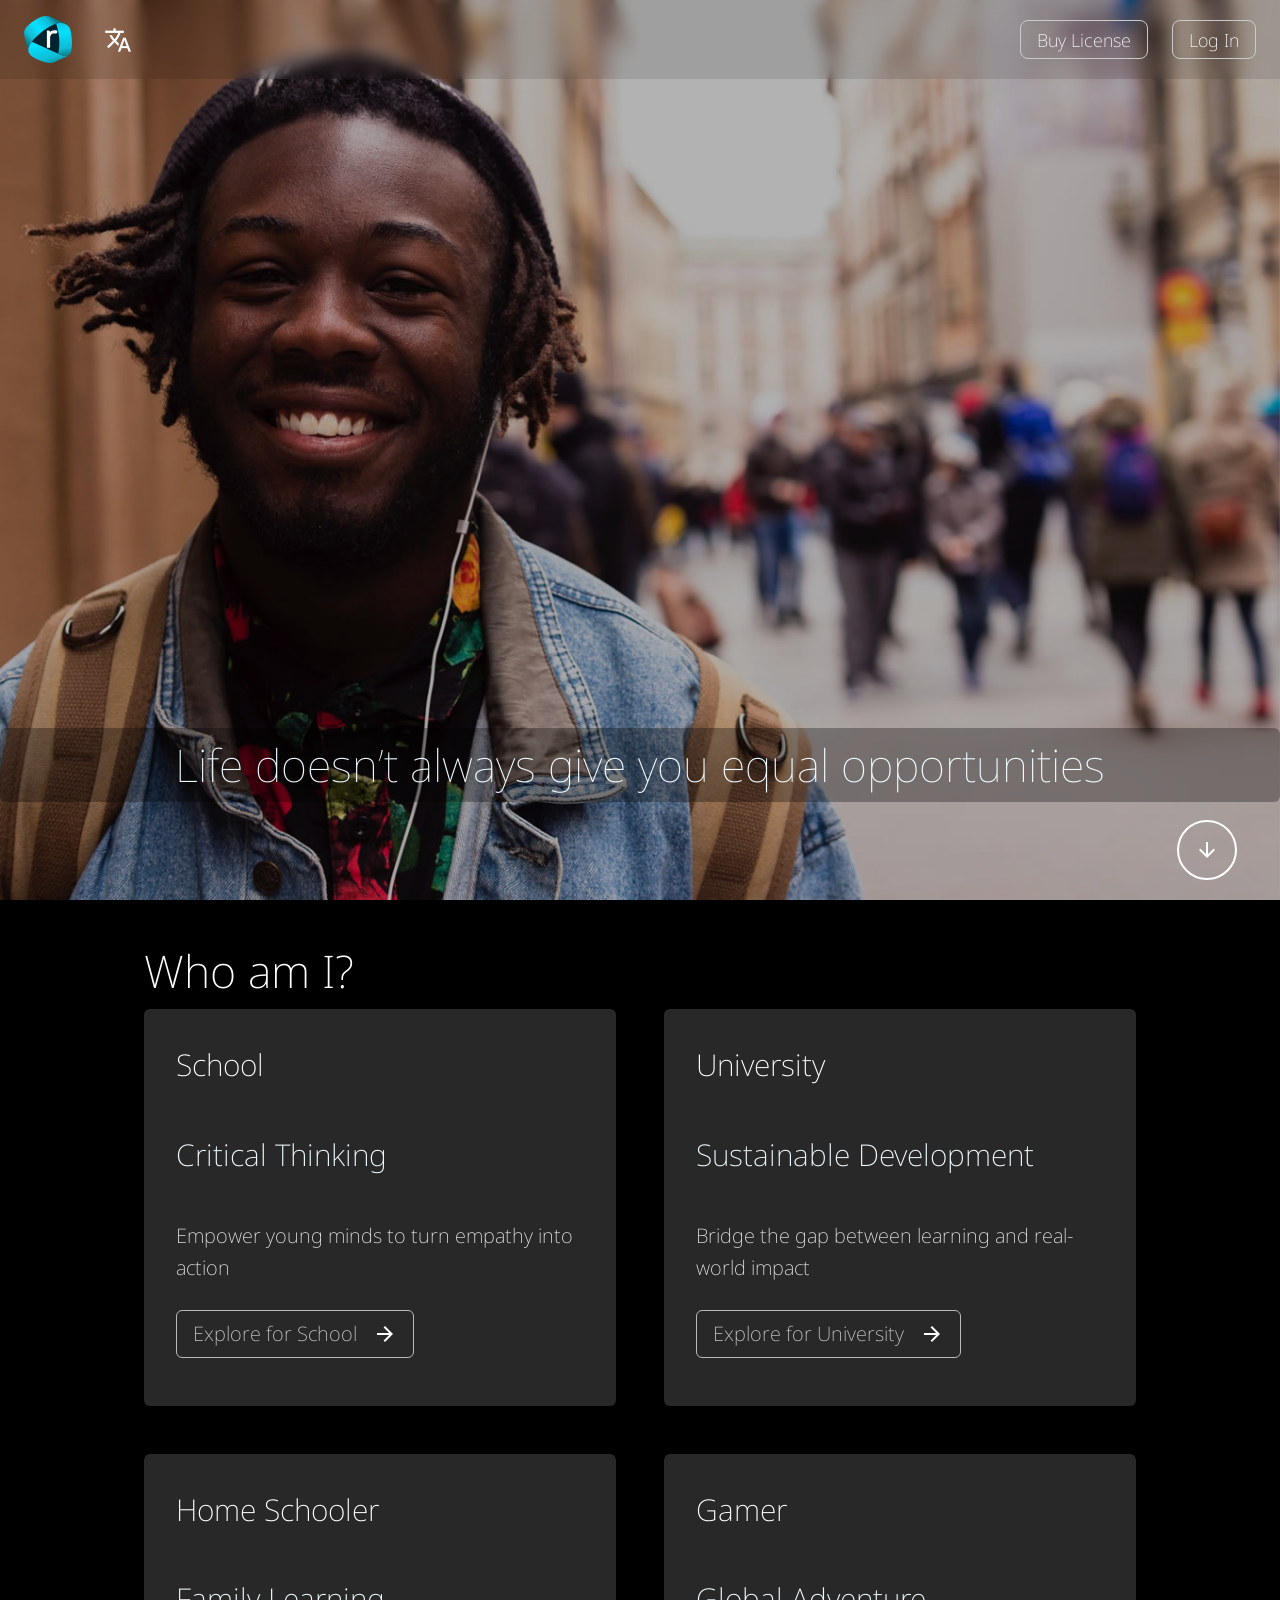
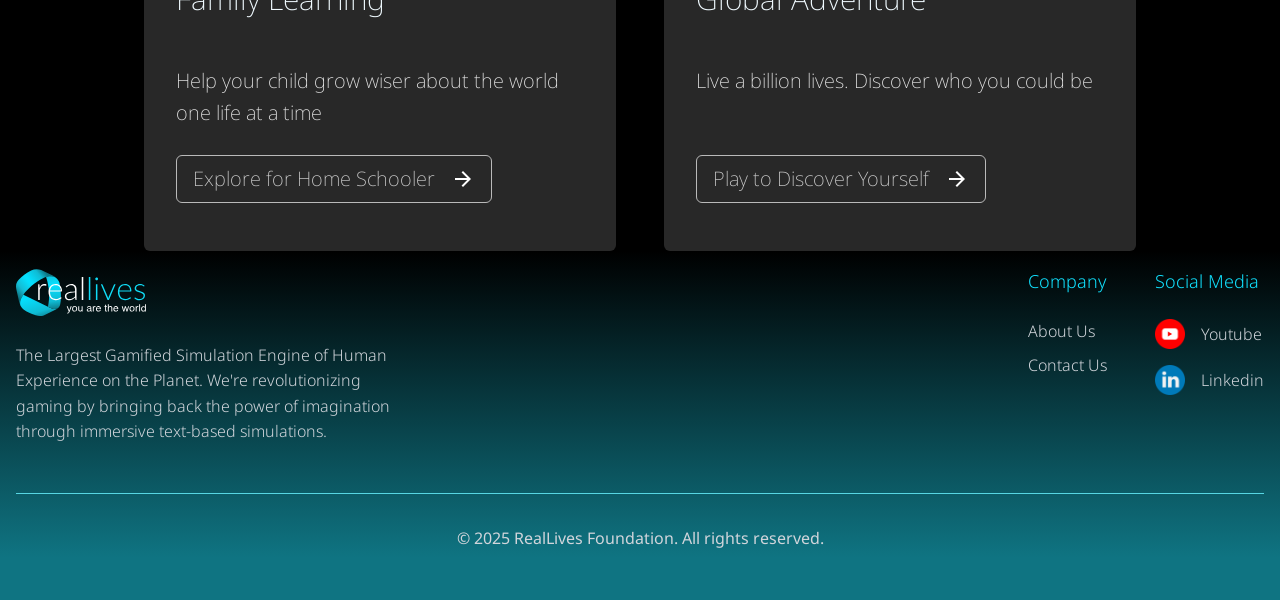
==== commit be78c622: "add content protected for user no downlad image and video" ====
--- a/index.html
+++ b/index.html
@@ -42,6 +42,14 @@
   </head>
 
   <body>
+    <div id="customAlert" class="custom-alert">
+      <div class="custom-alert-box">
+        <h3>⚠️ Content Protected</h3>
+        <!-- <p>You cannot right-click on this page.</p> -->
+        <!-- <button onclick="closeAlert()">OK</button> -->
+      </div>
+    </div>
+
     <div
       class="new-landing-container-outer tab-content-landing active"
       id="tab1"
@@ -836,6 +844,52 @@
       }
     </style>
 
+    <script>
+
+      const customAlert = document.getElementById("customAlert");
+      let alertTimeout;
+
+      function showAlert() {
+        if (customAlert.style.display !== "flex") {
+          customAlert.style.display = "flex";
+
+          clearTimeout(alertTimeout);
+
+          alertTimeout = setTimeout(() => {
+            customAlert.style.display = "none";
+          }, 2000);
+        }
+      }
+
+      document.addEventListener("contextmenu", function (e) {
+        e.preventDefault();
+        e.stopPropagation();
+        showAlert();
+      });
+
+      document.querySelectorAll("img").forEach((img) => {
+        img.addEventListener("dragstart", function (e) {
+          e.preventDefault();
+          e.stopPropagation();
+          showAlert();
+        });
+      });
+
+      document.addEventListener("keydown", function (e) {
+        if (e.ctrlKey && (e.key === "s" || e.key === "u")) {
+          e.preventDefault();
+          e.stopPropagation();
+          showAlert();
+        }
+
+        if (e.ctrlKey && e.shiftKey && (e.key === "I" || e.key === "i")) {
+          e.preventDefault();
+          e.stopPropagation();
+          showAlert();
+        }
+      });
+    </script>
+
     <!-- contact js  -->
 
     <script>
@@ -994,6 +1048,23 @@
       }
     </script>
 
+    <script>
+      document.querySelectorAll("img").forEach((img) => {
+        img.addEventListener("dragstart", function (e) {
+          e.preventDefault();
+        });
+      });
+
+      document.addEventListener("keydown", function (e) {
+        if (e.ctrlKey && (e.key === "s" || e.key === "u")) {
+          e.preventDefault();
+        }
+        if (e.ctrlKey && e.shiftKey && e.key === "I") {
+          e.preventDefault();
+        }
+      });
+    </script>
+
     <script src="https://translate.google.com/translate_a/element.js?cb=googleTranslateElementInit"></script>
     <script src="js/script3.js"></script>
   </body>
--- a/css/override.css
+++ b/css/override.css
@@ -4132,7 +4132,9 @@
   width: 16px;
   aspect-ratio: 1;
   background: #3fb8af;
-  animation: l2-1 2s infinite, l2-2 1s infinite;
+  animation:
+    l2-1 2s infinite,
+    l2-2 1s infinite;
 }
 
 .loader:after {
@@ -4745,7 +4747,9 @@
   gap: 2rem;
   opacity: 0;
   visibility: hidden;
-  transition: opacity 0.4s ease, transform 0.4s ease;
+  transition:
+    opacity 0.4s ease,
+    transform 0.4s ease;
   z-index: 1001;
 }
 
@@ -5226,7 +5230,9 @@
   background-color: #1397fc;
   color: white;
   cursor: pointer;
-  transition: background-color 0.3s ease, color 0.3s ease;
+  transition:
+    background-color 0.3s ease,
+    color 0.3s ease;
 }
 
 .logo-head-3 {
@@ -5293,27 +5299,69 @@
   font-size: 1.3rem !important;
 }
 
-.absolute-styel-class{
-    position: absolute;
-    top: 50%;
-    right: 3%;
-    transform: translateY(-50%);
-}
-
-.web-show-style{
+.absolute-styel-class {
+  position: absolute;
+  top: 50%;
+  right: 3%;
+  transform: translateY(-50%);
+}
+
+.web-show-style {
   display: block;
 }
 
-.mobile-show-style{
- display: none;
-}
-
+.mobile-show-style {
+  display: none;
+}
 
 /* css card show hide  */
 
 /* New Research & Evidence end css  */
 
-
+.custom-alert {
+  position: fixed;
+  inset: 0;
+  background: rgba(0, 0, 0, 0.35);
+  backdrop-filter: blur(4px);
+  display: none;
+  align-items: center;
+  justify-content: center;
+  z-index: 9999;
+}
+
+.custom-alert-box {
+  background: #ffffff;
+  padding: 24px 40px;
+  border-radius: 16px;
+  text-align: center;
+  box-shadow: 0 12px 30px rgba(0, 0, 0, 0.25);
+  animation: pop 0.35s ease;
+  min-width: 300px;
+}
+
+.custom-alert-box h3 {
+  margin: 0;
+  font-size: 18px;
+  font-weight: 600;
+  color: #1b4332; /* dark green */
+}
+
+.custom-alert-box p {
+  margin-top: 8px;
+  font-size: 14px;
+  color: #3a5a40;
+}
+
+@keyframes pop {
+  0% {
+    transform: scale(0.8) translateY(20px);
+    opacity: 0;
+  }
+  100% {
+    transform: scale(1) translateY(0);
+    opacity: 1;
+  }
+}
 
 @media screen and (min-width: 2560px) and (max-width: 3500px) {
   .logo-icon-reallives > img {
@@ -6159,7 +6207,6 @@
 }
 
 @media (max-width: 1440px) {
-
   .browse-peer-reviewed {
     padding: 2rem 2rem;
   }
@@ -6385,20 +6432,19 @@
 }
 
 @media (max-width: 1368px) {
-
-    .research-title-first {
-        font-size: 35px;
-        line-height: 50px;
-      }
-    
-      .research2-back-btn {
-        top: 5.5%;
-        left: 2%;
-      }
-    
-      .research-description-text {
-        font-size: 25px;
-      }
+  .research-title-first {
+    font-size: 35px;
+    line-height: 50px;
+  }
+
+  .research2-back-btn {
+    top: 5.5%;
+    left: 2%;
+  }
+
+  .research-description-text {
+    font-size: 25px;
+  }
 
   .browse-peer-reviewed {
     padding: 2rem 0rem;
@@ -6673,50 +6719,49 @@
 }
 
 @media (max-width: 1280px) {
-
   .research-title-first {
-  font-size: 33px;
-  line-height: 48px;
- } 
-
-         .research2-back-btn {
-           top: 5.5%;
-           left: 2%;
-         }
+    font-size: 33px;
+    line-height: 48px;
+  }
+
+  .research2-back-btn {
+    top: 5.5%;
+    left: 2%;
+  }
 
   .research-description-text {
     font-size: 17px;
   }
 
   .footer {
-      padding-top: 1rem !important;
-    }
-  
-    .firstcontent-research-tab {
-      padding: 2rem 1rem;
-    }
-  
-    .browse-peer-reviewed {
-      padding: 0rem 0rem;
-    }
-  
-    .browse-card-container {
-      grid-template-columns: repeat(2, 1fr);
-      padding: 1rem 1rem;
-    }
-  
-    .research-backed-text {
-      font-size: 32px;
-      line-height: 38px;
-    }
-  
-    .research-backed-descritpion {
-      font-size: 18px;
-    }
-  
-    .top-browse-content>p {
-      font-size: 20px;
-    }
+    padding-top: 1rem !important;
+  }
+
+  .firstcontent-research-tab {
+    padding: 2rem 1rem;
+  }
+
+  .browse-peer-reviewed {
+    padding: 0rem 0rem;
+  }
+
+  .browse-card-container {
+    grid-template-columns: repeat(2, 1fr);
+    padding: 1rem 1rem;
+  }
+
+  .research-backed-text {
+    font-size: 32px;
+    line-height: 38px;
+  }
+
+  .research-backed-descritpion {
+    font-size: 18px;
+  }
+
+  .top-browse-content > p {
+    font-size: 20px;
+  }
 
   .wrapper-title-pdf {
     width: 55%;
@@ -7040,41 +7085,40 @@
 }
 
 @media (max-width: 1180px) {
-
   .research2-back-btn {
-      top: 5.5%;
-      left: 2%;
-    }
+    top: 5.5%;
+    left: 2%;
+  }
 
   .footer {
-      padding-top: 1rem !important;
-    }
-  
-    .firstcontent-research-tab {
-      padding: 2rem 1rem;
-    }
-  
-    .browse-peer-reviewed {
-      padding: 0rem 0rem;
-    }
-  
-    .browse-card-container {
-      grid-template-columns: repeat(3, 1fr);
-      padding: 1rem 1rem;
-    }
-  
-    .research-backed-text {
-      font-size: 32px;
-      line-height: 38px;
-    }
-  
-    .research-backed-descritpion {
-      font-size: 18px;
-    }
-  
-    .top-browse-content>p {
-      font-size: 20px;
-    }
+    padding-top: 1rem !important;
+  }
+
+  .firstcontent-research-tab {
+    padding: 2rem 1rem;
+  }
+
+  .browse-peer-reviewed {
+    padding: 0rem 0rem;
+  }
+
+  .browse-card-container {
+    grid-template-columns: repeat(3, 1fr);
+    padding: 1rem 1rem;
+  }
+
+  .research-backed-text {
+    font-size: 32px;
+    line-height: 38px;
+  }
+
+  .research-backed-descritpion {
+    font-size: 18px;
+  }
+
+  .top-browse-content > p {
+    font-size: 20px;
+  }
 
   .wrapper-title-pdf {
     width: 70%;
@@ -7511,41 +7555,40 @@
 }
 
 @media (max-width: 1104px) {
-
   .research2-back-btn {
-      top: 5.5%;
-      left: 2%;
-    }
+    top: 5.5%;
+    left: 2%;
+  }
 
   .footer {
-      padding-top: 1rem !important;
-    }
-  
-    .firstcontent-research-tab {
-      padding: 2rem 1rem;
-    }
-  
-    .browse-peer-reviewed {
-      padding: 0rem 0rem;
-    }
-  
-    .browse-card-container {
-      grid-template-columns: repeat(2, 1fr);
-      padding: 1rem 1rem;
-    }
-  
-    .research-backed-text {
-      font-size: 32px;
-      line-height: 38px;
-    }
-  
-    .research-backed-descritpion {
-      font-size: 18px;
-    }
-  
-    .top-browse-content>p {
-      font-size: 20px;
-    }
+    padding-top: 1rem !important;
+  }
+
+  .firstcontent-research-tab {
+    padding: 2rem 1rem;
+  }
+
+  .browse-peer-reviewed {
+    padding: 0rem 0rem;
+  }
+
+  .browse-card-container {
+    grid-template-columns: repeat(2, 1fr);
+    padding: 1rem 1rem;
+  }
+
+  .research-backed-text {
+    font-size: 32px;
+    line-height: 38px;
+  }
+
+  .research-backed-descritpion {
+    font-size: 18px;
+  }
+
+  .top-browse-content > p {
+    font-size: 20px;
+  }
 
   .wrapper-title-pdf {
     width: 70%;
@@ -7988,41 +8031,40 @@
 }
 
 @media (max-width: 1024px) {
-
   .research2-back-btn {
-      top: 5%;
-      left: 2%;
-    }
+    top: 5%;
+    left: 2%;
+  }
 
   .footer {
-      padding-top: 1rem !important;
-    }
-  
-    .firstcontent-research-tab {
-      padding: 2rem 1rem;
-    }
-  
-    .browse-peer-reviewed {
-      padding: 0rem 0rem;
-    }
-  
-    .browse-card-container {
-      grid-template-columns: repeat(2, 1fr);
-      padding: 1rem 1rem;
-    }
-  
-    .research-backed-text {
-      font-size: 32px;
-      line-height: 38px;
-    }
-  
-    .research-backed-descritpion {
-      font-size: 14px;
-    }
-  
-    .top-browse-content>p {
-      font-size: 20px;
-    }
+    padding-top: 1rem !important;
+  }
+
+  .firstcontent-research-tab {
+    padding: 2rem 1rem;
+  }
+
+  .browse-peer-reviewed {
+    padding: 0rem 0rem;
+  }
+
+  .browse-card-container {
+    grid-template-columns: repeat(2, 1fr);
+    padding: 1rem 1rem;
+  }
+
+  .research-backed-text {
+    font-size: 32px;
+    line-height: 38px;
+  }
+
+  .research-backed-descritpion {
+    font-size: 14px;
+  }
+
+  .top-browse-content > p {
+    font-size: 20px;
+  }
 
   .wrapper-title-pdf {
     width: 70%;
@@ -8473,41 +8515,40 @@
 }
 
 @media (max-width: 991px) {
-
   .research2-back-btn {
-      top: 5%;
-      left: 2%;
-    }
+    top: 5%;
+    left: 2%;
+  }
 
   .footer {
-      padding-top: 1rem !important;
-    }
-  
-    .firstcontent-research-tab {
-      padding: 2rem 1rem;
-    }
-  
-    .browse-peer-reviewed {
-      padding: 0rem 0rem;
-    }
-  
-    .browse-card-container {
-      grid-template-columns: repeat(2,1fr);
-      padding: 1rem 1rem;
-    }
-  
-    .research-backed-text {
-      font-size: 32px;
-      line-height: 38px;
-    }
-  
-    .research-backed-descritpion {
-      font-size: 14px;
-    }
-  
-    .top-browse-content>p {
-      font-size: 20px;
-    }
+    padding-top: 1rem !important;
+  }
+
+  .firstcontent-research-tab {
+    padding: 2rem 1rem;
+  }
+
+  .browse-peer-reviewed {
+    padding: 0rem 0rem;
+  }
+
+  .browse-card-container {
+    grid-template-columns: repeat(2, 1fr);
+    padding: 1rem 1rem;
+  }
+
+  .research-backed-text {
+    font-size: 32px;
+    line-height: 38px;
+  }
+
+  .research-backed-descritpion {
+    font-size: 14px;
+  }
+
+  .top-browse-content > p {
+    font-size: 20px;
+  }
 
   .peer-reviewed-container {
     padding: 2rem;
@@ -9028,49 +9069,48 @@
 }
 
 @media (max-width: 800px) {
-
   .research2-back-btn {
-      top: 4%;
-    }
+    top: 4%;
+  }
 
   .web-show-style {
-      display: none;
-    }
-  
-    .mobile-show-style {
-      display: block;
-    }
+    display: none;
+  }
+
+  .mobile-show-style {
+    display: block;
+  }
 
   .footer {
-      padding-top: 1rem !important;
-    }
-  
-    .firstcontent-research-tab {
-      padding: 2rem 1rem;
-      grid-template-columns: 1fr;
-    }
-  
-    .browse-peer-reviewed {
-      padding: 0rem 0rem;
-    }
-  
-    .browse-card-container {
-      grid-template-columns: 1fr;
-      padding: 1rem 1rem;
-    }
-  
-    .research-backed-text {
-      font-size: 32px;
-      line-height: 38px;
-    }
-  
-    .research-backed-descritpion {
-      font-size: 14px;
-    }
-  
-    .top-browse-content>p {
-      font-size: 20px;
-    }
+    padding-top: 1rem !important;
+  }
+
+  .firstcontent-research-tab {
+    padding: 2rem 1rem;
+    grid-template-columns: 1fr;
+  }
+
+  .browse-peer-reviewed {
+    padding: 0rem 0rem;
+  }
+
+  .browse-card-container {
+    grid-template-columns: 1fr;
+    padding: 1rem 1rem;
+  }
+
+  .research-backed-text {
+    font-size: 32px;
+    line-height: 38px;
+  }
+
+  .research-backed-descritpion {
+    font-size: 14px;
+  }
+
+  .top-browse-content > p {
+    font-size: 20px;
+  }
 
   .peer-reviewed-container {
     padding: 2rem;
@@ -9481,49 +9521,48 @@
 }
 
 @media (max-width: 770px) {
-
   .research2-back-btn {
-      top: 3.6%;
-    }
+    top: 3.6%;
+  }
 
   .web-show-style {
-      display: none;
-    }
-  
-    .mobile-show-style {
-      display: block;
-    }
+    display: none;
+  }
+
+  .mobile-show-style {
+    display: block;
+  }
 
   .footer {
-      padding-top: 1rem !important;
-    }
-  
-    .firstcontent-research-tab {
-      padding: 2rem 1rem;
-      grid-template-columns: 1fr;
-    }
-  
-    .browse-peer-reviewed {
-      padding: 0rem 0rem;
-    }
-  
-    .browse-card-container {
-      grid-template-columns: 1fr;
-      padding: 1rem 1rem;
-    }
-  
-    .research-backed-text {
-      font-size: 32px;
-      line-height: 38px;
-    }
-  
-    .research-backed-descritpion {
-      font-size: 17px;
-    }
-  
-    .top-browse-content>p {
-      font-size: 20px;
-    }
+    padding-top: 1rem !important;
+  }
+
+  .firstcontent-research-tab {
+    padding: 2rem 1rem;
+    grid-template-columns: 1fr;
+  }
+
+  .browse-peer-reviewed {
+    padding: 0rem 0rem;
+  }
+
+  .browse-card-container {
+    grid-template-columns: 1fr;
+    padding: 1rem 1rem;
+  }
+
+  .research-backed-text {
+    font-size: 32px;
+    line-height: 38px;
+  }
+
+  .research-backed-descritpion {
+    font-size: 17px;
+  }
+
+  .top-browse-content > p {
+    font-size: 20px;
+  }
 
   .peer-reviewed-container {
     padding: 2rem;
@@ -9763,49 +9802,48 @@
 }
 
 @media (max-width: 700px) {
-
   .research2-back-btn {
-      top: 3.6%;
-    }
+    top: 3.6%;
+  }
 
   .web-show-style {
-      display: none;
-    }
-  
-    .mobile-show-style {
-      display: block;
-    }
+    display: none;
+  }
+
+  .mobile-show-style {
+    display: block;
+  }
 
   .footer {
-      padding-top: 1rem !important;
-    }
-  
-    .firstcontent-research-tab {
-      padding: 2rem 1rem;
-      grid-template-columns: 1fr;
-    }
-  
-    .browse-peer-reviewed {
-      padding: 0rem 0rem;
-    }
-  
-    .browse-card-container {
-      grid-template-columns: 1fr;
-      padding: 1rem 1rem;
-    }
-  
-    .research-backed-text {
-      font-size: 32px;
-      line-height: 38px;
-    }
-  
-    .research-backed-descritpion {
-      font-size: 16px;
-    }
-  
-    .top-browse-content>p {
-      font-size: 20px;
-    }
+    padding-top: 1rem !important;
+  }
+
+  .firstcontent-research-tab {
+    padding: 2rem 1rem;
+    grid-template-columns: 1fr;
+  }
+
+  .browse-peer-reviewed {
+    padding: 0rem 0rem;
+  }
+
+  .browse-card-container {
+    grid-template-columns: 1fr;
+    padding: 1rem 1rem;
+  }
+
+  .research-backed-text {
+    font-size: 32px;
+    line-height: 38px;
+  }
+
+  .research-backed-descritpion {
+    font-size: 16px;
+  }
+
+  .top-browse-content > p {
+    font-size: 20px;
+  }
 
   .peer-reviewed-container {
     padding: 2rem;
@@ -10286,49 +10324,48 @@
 }
 
 @media (max-width: 650px) {
-
   .research2-back-btn {
     top: 3.4%;
   }
 
   .web-show-style {
-      display: none;
-    }
-  
-    .mobile-show-style {
-      display: block;
-    }
+    display: none;
+  }
+
+  .mobile-show-style {
+    display: block;
+  }
 
   .footer {
-      padding-top: 1rem !important;
-    }
-  
-    .firstcontent-research-tab {
-      padding: 2rem 1rem;
-      grid-template-columns: 1fr;
-    }
-  
-    .browse-peer-reviewed {
-      padding: 0rem 0rem;
-    }
-  
-    .browse-card-container {
-      grid-template-columns: 1fr;
-      padding: 1rem 1rem;
-    }
-  
-    .research-backed-text {
-      font-size: 32px;
-      line-height: 38px;
-    }
-  
-    .research-backed-descritpion {
-      font-size: 14px;
-    }
-  
-    .top-browse-content>p {
-      font-size: 20px;
-    }
+    padding-top: 1rem !important;
+  }
+
+  .firstcontent-research-tab {
+    padding: 2rem 1rem;
+    grid-template-columns: 1fr;
+  }
+
+  .browse-peer-reviewed {
+    padding: 0rem 0rem;
+  }
+
+  .browse-card-container {
+    grid-template-columns: 1fr;
+    padding: 1rem 1rem;
+  }
+
+  .research-backed-text {
+    font-size: 32px;
+    line-height: 38px;
+  }
+
+  .research-backed-descritpion {
+    font-size: 14px;
+  }
+
+  .top-browse-content > p {
+    font-size: 20px;
+  }
 
   .peer-reviewed-container {
     padding: 2rem;
@@ -10841,50 +10878,48 @@
 }
 
 @media (max-width: 570px) {
-
   .research2-back-btn {
-      top: 5%;
-    }
+    top: 5%;
+  }
 
   .web-show-style {
-      display: none;
-    }
-  
-    .mobile-show-style {
-      display: block;
-    }
+    display: none;
+  }
+
+  .mobile-show-style {
+    display: block;
+  }
 
   .footer {
-      padding-top: 1rem !important;
-    }
-  
-    .firstcontent-research-tab {
-      padding: 2rem 1rem;
-      grid-template-columns: 1fr;
-    }
-  
-    .browse-peer-reviewed {
-      padding: 0rem 0rem;
-    }
-  
-    .browse-card-container {
-      grid-template-columns: 1fr;
-      padding: 1rem 1rem;
-    }
-  
-    .research-backed-text {
-      font-size: 32px;
-      line-height: 38px;
-    }
-  
-    .research-backed-descritpion {
-      font-size: 14px;
-    }
-  
-    .top-browse-content>p {
-      font-size: 20px;
-    }
-
+    padding-top: 1rem !important;
+  }
+
+  .firstcontent-research-tab {
+    padding: 2rem 1rem;
+    grid-template-columns: 1fr;
+  }
+
+  .browse-peer-reviewed {
+    padding: 0rem 0rem;
+  }
+
+  .browse-card-container {
+    grid-template-columns: 1fr;
+    padding: 1rem 1rem;
+  }
+
+  .research-backed-text {
+    font-size: 32px;
+    line-height: 38px;
+  }
+
+  .research-backed-descritpion {
+    font-size: 14px;
+  }
+
+  .top-browse-content > p {
+    font-size: 20px;
+  }
 
   .ressearch-evidence-container {
     height: 80vh;
@@ -11406,49 +11441,48 @@
 }
 
 @media (max-width: 530px) {
-
   .research2-back-btn {
-      top: 5%;
-    }
+    top: 5%;
+  }
 
   .web-show-style {
-      display: none;
-    }
-  
-    .mobile-show-style {
-      display: block;
-    }
+    display: none;
+  }
+
+  .mobile-show-style {
+    display: block;
+  }
 
   .footer {
-      padding-top: 1rem !important;
-    }
-  
-    .firstcontent-research-tab {
-      padding: 2rem 1rem;
-      grid-template-columns: 1fr;
-    }
-  
-    .browse-peer-reviewed {
-      padding: 0rem 0rem;
-    }
-  
-    .browse-card-container {
-      grid-template-columns: 1fr;
-      padding: 1rem 1rem;
-    }
-  
-    .research-backed-text {
-      font-size: 32px;
-      line-height: 38px;
-    }
-  
-    .research-backed-descritpion {
-      font-size: 14px;
-    }
-  
-    .top-browse-content>p {
-      font-size: 20px;
-    }
+    padding-top: 1rem !important;
+  }
+
+  .firstcontent-research-tab {
+    padding: 2rem 1rem;
+    grid-template-columns: 1fr;
+  }
+
+  .browse-peer-reviewed {
+    padding: 0rem 0rem;
+  }
+
+  .browse-card-container {
+    grid-template-columns: 1fr;
+    padding: 1rem 1rem;
+  }
+
+  .research-backed-text {
+    font-size: 32px;
+    line-height: 38px;
+  }
+
+  .research-backed-descritpion {
+    font-size: 14px;
+  }
+
+  .top-browse-content > p {
+    font-size: 20px;
+  }
 
   .ressearch-evidence-container {
     height: 70vh;
@@ -12002,49 +12036,48 @@
 }
 
 @media (max-width: 480px) {
-
   .web-show-style {
-      display: none;
-    }
-  
-    .mobile-show-style {
-      display: block;
-    }
-
-        .research2-back-btn {
-          top: 4%;
-        }
+    display: none;
+  }
+
+  .mobile-show-style {
+    display: block;
+  }
+
+  .research2-back-btn {
+    top: 4%;
+  }
 
   .footer {
-      padding-top: 1rem !important;
-    }
-  
-    .firstcontent-research-tab {
-      padding: 2rem 1rem;
-      grid-template-columns: 1fr;
-    }
-  
-    .browse-peer-reviewed {
-      padding: 0rem 0rem;
-    }
-  
-    .browse-card-container {
-      grid-template-columns: 1fr;
-      padding: 1rem 1rem;
-    }
-  
-    .research-backed-text {
-      font-size: 32px;
-      line-height: 38px;
-    }
-  
-    .research-backed-descritpion {
-      font-size: 14px;
-    }
-  
-    .top-browse-content>p {
-      font-size: 20px;
-    }
+    padding-top: 1rem !important;
+  }
+
+  .firstcontent-research-tab {
+    padding: 2rem 1rem;
+    grid-template-columns: 1fr;
+  }
+
+  .browse-peer-reviewed {
+    padding: 0rem 0rem;
+  }
+
+  .browse-card-container {
+    grid-template-columns: 1fr;
+    padding: 1rem 1rem;
+  }
+
+  .research-backed-text {
+    font-size: 32px;
+    line-height: 38px;
+  }
+
+  .research-backed-descritpion {
+    font-size: 14px;
+  }
+
+  .top-browse-content > p {
+    font-size: 20px;
+  }
 
   .ressearch-evidence-container {
     height: 70vh;
@@ -12602,49 +12635,48 @@
 }
 
 @media (max-width: 450px) {
-
   .web-show-style {
-      display: none;
-    }
-  
-    .mobile-show-style {
-      display: block;
-    }
+    display: none;
+  }
+
+  .mobile-show-style {
+    display: block;
+  }
 
   .research2-back-btn {
-      top: 4%;
-    }
+    top: 4%;
+  }
 
   .footer {
-      padding-top: 1rem !important;
-    }
-  
-    .firstcontent-research-tab {
-      padding: 2rem 1rem;
-      grid-template-columns: 1fr;
-    }
-  
-    .browse-peer-reviewed {
-      padding: 0rem 0rem;
-    }
-  
-    .browse-card-container {
-      grid-template-columns: 1fr;
-      padding: 1rem 1rem;
-    }
-  
-    .research-backed-text {
-      font-size: 32px;
-      line-height: 38px;
-    }
-  
-    .research-backed-descritpion {
-      font-size: 14px;
-    }
-  
-    .top-browse-content>p {
-      font-size: 20px;
-    }
+    padding-top: 1rem !important;
+  }
+
+  .firstcontent-research-tab {
+    padding: 2rem 1rem;
+    grid-template-columns: 1fr;
+  }
+
+  .browse-peer-reviewed {
+    padding: 0rem 0rem;
+  }
+
+  .browse-card-container {
+    grid-template-columns: 1fr;
+    padding: 1rem 1rem;
+  }
+
+  .research-backed-text {
+    font-size: 32px;
+    line-height: 38px;
+  }
+
+  .research-backed-descritpion {
+    font-size: 14px;
+  }
+
+  .top-browse-content > p {
+    font-size: 20px;
+  }
 
   .ressearch-evidence-container {
     height: 70vh;
@@ -13206,51 +13238,49 @@
   }
 }
 
-
 @media (max-width: 440px) {
-
   .web-show-style {
-      display: none;
-    }
-  
-    .mobile-show-style {
-      display: block;
-    }
+    display: none;
+  }
+
+  .mobile-show-style {
+    display: block;
+  }
 
   .research2-back-btn {
-      top: 4%;
-    }
+    top: 4%;
+  }
 
   .footer {
-      padding-top: 1rem !important;
-    }
-  
-    .firstcontent-research-tab {
-      padding: 2rem 1rem;
-      grid-template-columns: 1fr;
-    }
-  
-    .browse-peer-reviewed {
-      padding: 0rem 0rem;
-    }
-  
-    .browse-card-container {
-      grid-template-columns: 1fr;
-      padding: 1rem 1rem;
-    }
-  
-    .research-backed-text {
-      font-size: 32px;
-      line-height: 38px;
-    }
-  
-    .research-backed-descritpion {
-      font-size: 14px;
-    }
-  
-    .top-browse-content>p {
-      font-size: 20px;
-    }
+    padding-top: 1rem !important;
+  }
+
+  .firstcontent-research-tab {
+    padding: 2rem 1rem;
+    grid-template-columns: 1fr;
+  }
+
+  .browse-peer-reviewed {
+    padding: 0rem 0rem;
+  }
+
+  .browse-card-container {
+    grid-template-columns: 1fr;
+    padding: 1rem 1rem;
+  }
+
+  .research-backed-text {
+    font-size: 32px;
+    line-height: 38px;
+  }
+
+  .research-backed-descritpion {
+    font-size: 14px;
+  }
+
+  .top-browse-content > p {
+    font-size: 20px;
+  }
 
   .ressearch-evidence-container {
     height: 70vh;
@@ -13613,49 +13643,48 @@
 }
 
 @media (max-width: 400px) {
-
   .web-show-style {
-      display: none;
-    }
-  
-    .mobile-show-style {
-      display: block;
-    }
+    display: none;
+  }
+
+  .mobile-show-style {
+    display: block;
+  }
 
   .research2-back-btn {
-      top: 4%;
-    }
-  
+    top: 4%;
+  }
+
   .footer {
-      padding-top: 1rem !important;
-    }
-  
-    .firstcontent-research-tab {
-      padding: 2rem 1rem;
-      grid-template-columns: 1fr;
-    }
-  
-    .browse-peer-reviewed {
-      padding: 0rem 0rem;
-    }
-  
-    .browse-card-container {
-      grid-template-columns: 1fr;
-      padding: 1rem 1rem;
-    }
-  
-    .research-backed-text {
-      font-size: 32px;
-      line-height: 38px;
-    }
-  
-    .research-backed-descritpion {
-      font-size: 14px;
-    }
-  
-    .top-browse-content>p {
-      font-size: 20px;
-    }
+    padding-top: 1rem !important;
+  }
+
+  .firstcontent-research-tab {
+    padding: 2rem 1rem;
+    grid-template-columns: 1fr;
+  }
+
+  .browse-peer-reviewed {
+    padding: 0rem 0rem;
+  }
+
+  .browse-card-container {
+    grid-template-columns: 1fr;
+    padding: 1rem 1rem;
+  }
+
+  .research-backed-text {
+    font-size: 32px;
+    line-height: 38px;
+  }
+
+  .research-backed-descritpion {
+    font-size: 14px;
+  }
+
+  .top-browse-content > p {
+    font-size: 20px;
+  }
 
   .ressearch-evidence-container {
     height: 70vh;
@@ -14222,49 +14251,48 @@
 }
 
 @media (max-width: 390px) {
-
   .web-show-style {
-      display: none;
-    }
-  
-    .mobile-show-style {
-      display: block;
-    }
+    display: none;
+  }
+
+  .mobile-show-style {
+    display: block;
+  }
 
   .research2-back-btn {
-      top: 4%;
-    }
+    top: 4%;
+  }
 
   .footer {
-      padding-top: 1rem !important;
-    }
-  
-    .firstcontent-research-tab {
-      padding: 2rem 1rem;
-      grid-template-columns: 1fr;
-    }
-  
-    .browse-peer-reviewed {
-      padding: 0rem 0rem;
-    }
-  
-    .browse-card-container {
-      grid-template-columns: 1fr;
-      padding: 1rem 1rem;
-    }
-  
-    .research-backed-text {
-      font-size: 32px;
-      line-height: 38px;
-    }
-  
-    .research-backed-descritpion {
-      font-size: 14px;
-    }
-  
-    .top-browse-content>p {
-      font-size: 20px;
-    }
+    padding-top: 1rem !important;
+  }
+
+  .firstcontent-research-tab {
+    padding: 2rem 1rem;
+    grid-template-columns: 1fr;
+  }
+
+  .browse-peer-reviewed {
+    padding: 0rem 0rem;
+  }
+
+  .browse-card-container {
+    grid-template-columns: 1fr;
+    padding: 1rem 1rem;
+  }
+
+  .research-backed-text {
+    font-size: 32px;
+    line-height: 38px;
+  }
+
+  .research-backed-descritpion {
+    font-size: 14px;
+  }
+
+  .top-browse-content > p {
+    font-size: 20px;
+  }
 
   .ressearch-evidence-container {
     height: 70vh;
@@ -14819,49 +14847,48 @@
 }
 
 @media (max-width: 375px) {
-
-     /* research css  */
-
-    .web-show-style{
-      display: none;
-    }
-
-    .mobile-show-style{
-      display: block;
-    }
-
-    .footer{
-     padding-top: 1rem !important;
-    }
-
-     .firstcontent-research-tab{
-        padding: 2rem 1rem;
-        grid-template-columns:1fr;
-      }
-
-     .browse-peer-reviewed {
-      padding: 0rem 0rem;
-     }
-
-    .browse-card-container {
-    grid-template-columns:1fr;
+  /* research css  */
+
+  .web-show-style {
+    display: none;
+  }
+
+  .mobile-show-style {
+    display: block;
+  }
+
+  .footer {
+    padding-top: 1rem !important;
+  }
+
+  .firstcontent-research-tab {
+    padding: 2rem 1rem;
+    grid-template-columns: 1fr;
+  }
+
+  .browse-peer-reviewed {
+    padding: 0rem 0rem;
+  }
+
+  .browse-card-container {
+    grid-template-columns: 1fr;
     padding: 1rem 1rem;
-    }
-
-     .research-backed-text{
-      font-size: 32px;
-      line-height: 38px;
-     }
-
-     .research-backed-descritpion {
-     font-size: 14px;
-     }
-
-     .top-browse-content>p{
-      font-size: 20px;
-     }
-
-    /* research end css  */
+  }
+
+  .research-backed-text {
+    font-size: 32px;
+    line-height: 38px;
+  }
+
+  .research-backed-descritpion {
+    font-size: 14px;
+  }
+
+  .top-browse-content > p {
+    font-size: 20px;
+  }
+
+  /* research end css  */
 
   .research2-back-btn {
     top: 4%;
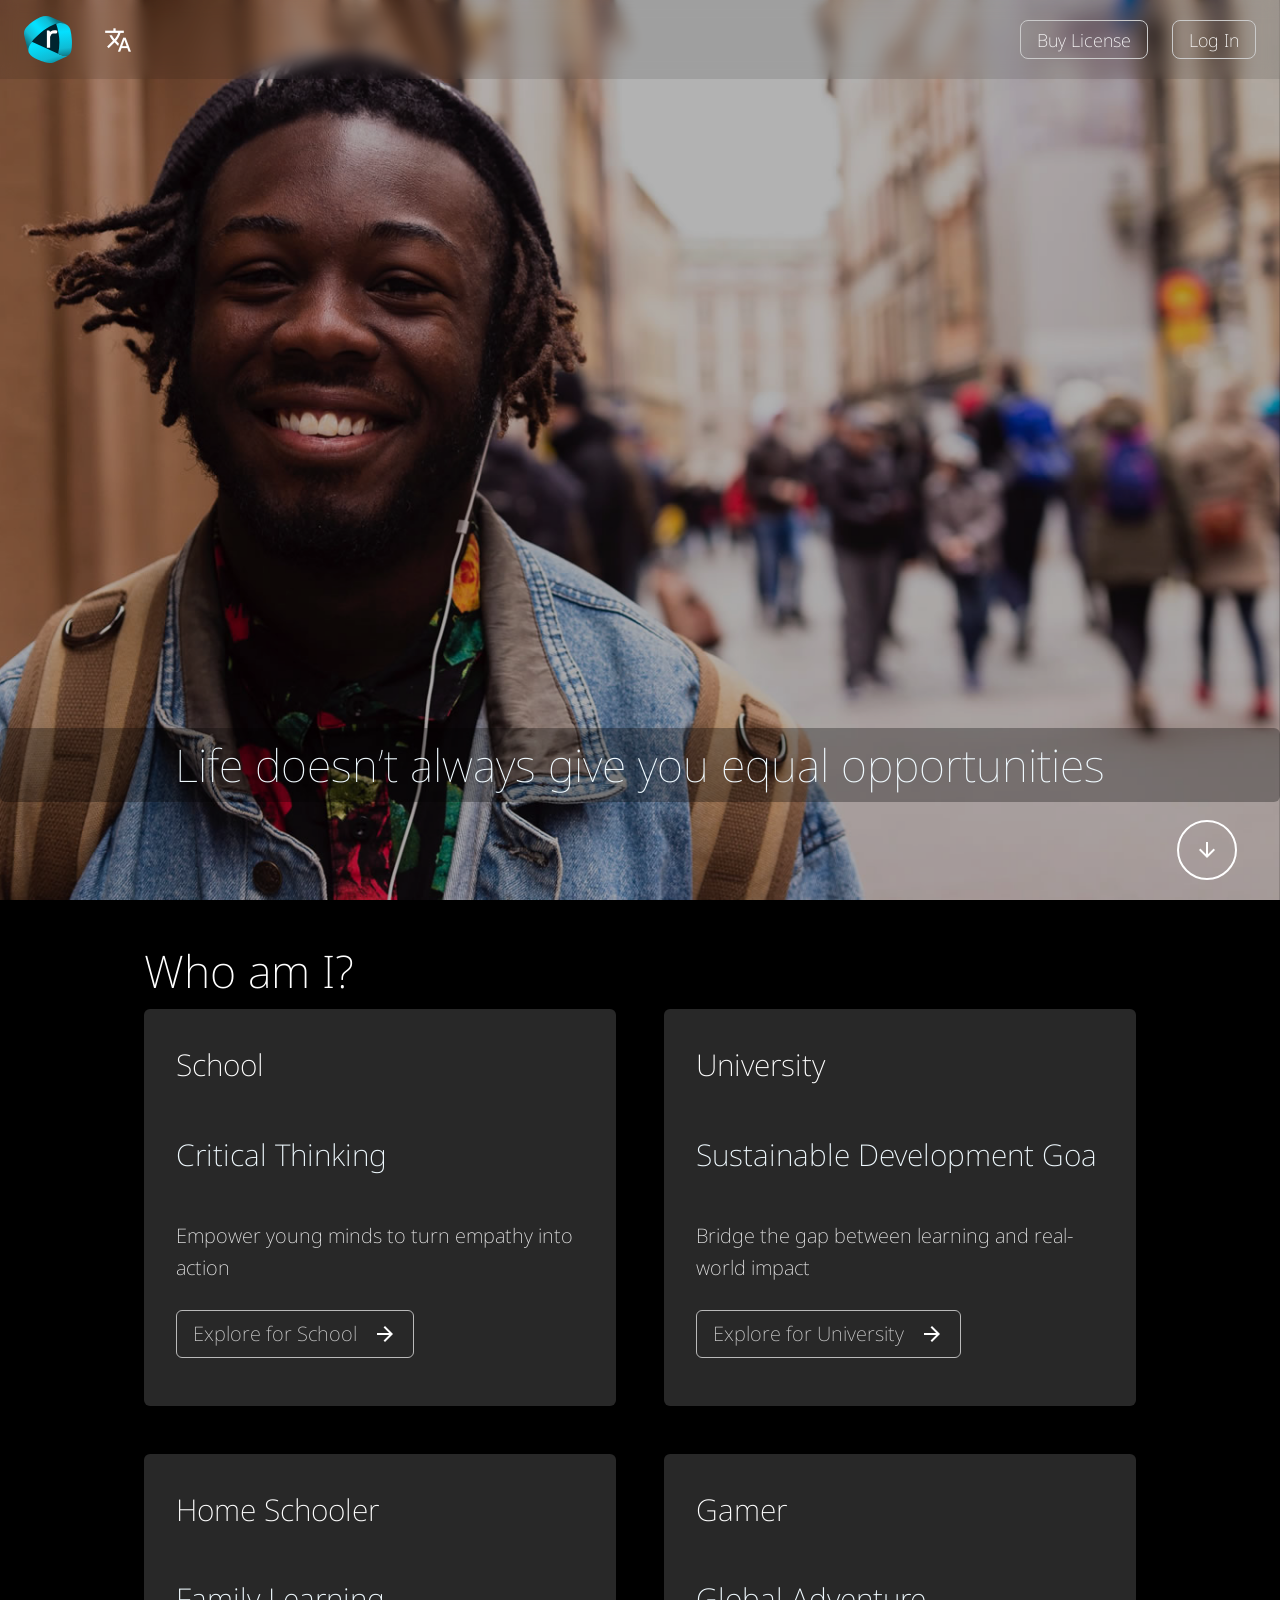
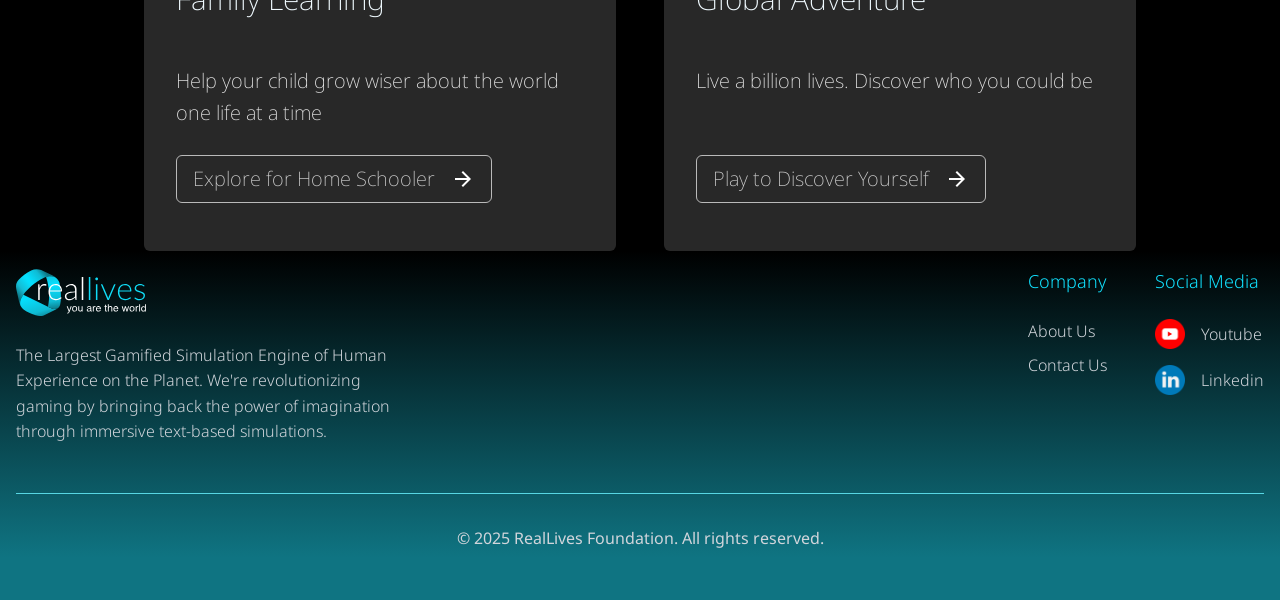
==== commit 6edf2ef1: "changes new" ====
--- a/index.html
+++ b/index.html
@@ -41,7 +41,7 @@
     <title>RealLives Foundation</title>
   </head>
 
-  <body>
+  <body style="background-color: black;">
     <div id="customAlert" class="custom-alert">
       <div class="custom-alert-box">
         <h3>⚠️ Content Protected</h3>
@@ -623,8 +623,7 @@
         </div>
       </div>
 
-      <div
-        class="button-back-container flex-center fixed-position-button button-fix-black"
+      <div class="button-back-container flex-center fixed-position-button button-fix-black"
       >
         <a class="text-decoration-none" href="index.html">
           <button class="back-button-style">Back</button>
@@ -635,120 +634,72 @@
     <div class="outer-contact-us-tab tab-content-landing" id="tab3">
       <div class="container padding-contact-right-left">
         <div class="contact-grid contact-grid-contact">
-          <div class="contact-form-section flex-center-colume gap-1">
-            <h2
-              class="section-title text-start color-text-style marigin-bottom"
-            >
-              Get in Touch with Us
-            </h2>
-
-            <iframe
-              name="hidden_iframe"
-              id="hidden_iframe"
-              style="display: none"
-            ></iframe>
-
-            <form
-              class="background-color-form"
-              action="https://docs.google.com/forms/u/0/d/e/1FAIpQLSc0HVNTsV6padFmp5fIwED8RmLv8PDks4j6WikAh1qovMt5FQ/formResponse"
-              method="POST"
-              target="hidden_iframe"
-              id="gform"
-              onsubmit="
-                if (validateCaptcha()) {
-                  submitted = true;
-                  return true;
-                } else {
-                  return false;
-                }
-              "
-            >
-              <div class="input-filed-container">
-                <div class="form-group" style="margin-top: 1rem">
+
+           <div class="contact-form-section ">
+              <h2 class="section-title text-start color-text-style ">Get in Touch</h2>
+
+              <form class="background-color-form" id="gform" onsubmit="handleFormSubmit(event)">
+                <input
+                  type="hidden"
+                  name="access_key"
+                  value="66469d30-3566-42fe-a853-2d5a0404a9b5"
+                />
+                <input
+                  type="checkbox"
+                  name="botcheck"
+                  class="hidden"
+                  style="display: none"
+                />
+
+                <div class="form-group" style="margin-top: 2rem">
                   <label for="firstName">First Name</label>
                   <input
-                    class="input-filed-color"
                     type="text"
                     id="firstName"
-                    name="entry.1545251936"
+                    name="first_name"
                     required
                   />
                 </div>
 
-                <div class="form-group" style="margin-top: 1rem">
-                  <label for="firstName">Last Name</label>
-                  <input
-                    class="input-filed-color"
-                    type="text"
-                    id="firstName"
-                    name="entry.1795900201"
+                <div class="form-group" style="margin-top: 2rem">
+                  <label for="lastName">Last Name</label>
+                  <input type="text" id="lastName" name="last_name" required />
+                </div>
+
+                <div class="form-group" style="margin-top: 2rem">
+                  <label for="email">Email Address</label>
+                  <input type="email" id="email" name="email" required />
+                </div>
+
+                <div class="form-group" style="margin-top: 2rem">
+                  <label for="message">Message</label>
+                  <textarea
+                    id="message"
+                    name="message"
+                    rows="5"
+                    placeholder="Tell us how we can help you..."
                     required
-                  />
+                  ></textarea>
                 </div>
-              </div>
-
-              <div class="form-group" style="margin-top: 1rem">
-                <label for="email">Email Address</label>
-                <input
-                  class="input-filed-color"
-                  type="email"
-                  id="email"
-                  name="entry.1643563046"
-                  required
-                />
-              </div>
-
-              <div class="form-group" style="margin-top: 1rem">
-                <label for="message">Message</label>
-
-                <textarea
-                  class="input-filed-color"
-                  id="message"
-                  name="entry.1297400486"
-                  rows="5"
-                  placeholder="Tell us how we can help you..."
-                ></textarea>
-              </div>
-
-              <div
-                class="g-recaptcha"
-                style="margin-top: 1rem"
-                data-sitekey="6LfzvhQsAAAAAP__ohUkmKgkCjVGIdlFR4xpuIQ8"
-                data-theme="dark"
-              ></div>
-
-              <span class="span-gamer-flex justify-center">
-                <button
-                  type="submit"
-                  class="btn btn-primary btn-lg send-btn"
-                  style="margin-top: 1rem"
-                >
-                  Send
-                  <span class="material-symbols-outlined"> send </span>
-                </button>
-
-                <p style="margin-top: 2rem padding-bottom-1" id="status"></p>
-              </span>
-            </form>
-
-            <div class="reallivesworld-info-box">
-              <div class="icon-massage">
-                <span class="material-symbols-outlined mail-icon"> mail </span>
-              </div>
-
-              <p class="support-reallives-text">support@reallivesworld.com</p>
-            </div>
-
-            <div class="reallivesworld-info-box">
-              <div class="icon-massage">
-                <span class="material-symbols-outlined mail-icon">
-                  location_on
+
+                <div
+                  class="h-captcha"
+                  data-captcha="true"
+                  style="margin-top: 1.5rem"
+                ></div>
+
+                <span class="span-gamer-flex">
+                  <button
+                    type="submit"
+                    class="btn btn-primary btn-lg btn-padding-primary send-btn"
+                    style="margin-top: 2rem"
+                  >
+                    Send
+                  </button>
+                  <p style="margin-top: 2rem" id="status"></p>
                 </span>
-              </div>
-
-              <p class="support-reallives-text">Pune, India</p>
-            </div>
-          </div>
+              </form>
+            </div>
 
           <div class="video-contact-section">
             <video
@@ -844,6 +795,63 @@
       }
     </style>
 
+     <script src="https://web3forms.com/client/script.js" async defer></script>
+
+    <script>
+      async function handleFormSubmit(event) {
+        event.preventDefault();
+        const status = document.getElementById("status");
+        const form = event.target;
+
+        const hCaptcha = form.querySelector(
+          'textarea[name="h-captcha-response"]',
+        );
+        if (!hCaptcha || hCaptcha.value === "") {
+          status.innerText = "⚠️ Please complete the captcha.";
+          status.style.color = "orange";
+          return;
+        }
+
+        status.innerText = "⏳ Sending...";
+        status.style.color = "blue";
+
+        const formData = new FormData(form);
+        const object = Object.fromEntries(formData);
+        const json = JSON.stringify(object);
+
+        try {
+          const response = await fetch("https://api.web3forms.com/submit", {
+            method: "POST",
+            headers: {
+              "Content-Type": "application/json",
+              Accept: "application/json",
+            },
+            body: json,
+          });
+
+          const result = await response.json();
+
+          if (result.success) {
+            status.innerText = "✅ Response submitted successfully!";
+            status.style.color = "green";
+            form.reset();
+            hcaptcha.reset();
+          } else {
+            status.innerText = "❌ Error: " + result.message;
+            status.style.color = "red";
+          }
+        } catch (error) {
+          status.innerText = "❌ Network Error. Try again.";
+          status.style.color = "red";
+        }
+
+        setTimeout(() => {
+          status.innerText = "";
+        }, 4000);
+      }
+    </script>
+
+
     <script>
 
       const customAlert = document.getElementById("customAlert");
@@ -888,11 +896,13 @@
           showAlert();
         }
       });
+
     </script>
 
     <!-- contact js  -->
 
-    <script>
+    <!-- <script>
+
       let submitted = false;
 
       function showMessage() {
@@ -918,7 +928,7 @@
       });
 
       // URL not show # js
-    </script>
+    </script> -->
 
     <!-- contact js   -->
 
@@ -1020,9 +1030,9 @@
 
     <!-- captcha code js  -->
 
-    <script src="https://www.google.com/recaptcha/api.js" async defer></script>
-
-    <script>
+    <!-- <script src="https://www.google.com/recaptcha/api.js" async defer></script> -->
+
+    <!-- <script>
       function validateCaptcha() {
         const response = grecaptcha.getResponse();
         if (!response) {
@@ -1033,8 +1043,9 @@
         document.getElementById("status").innerText = "✅ Submitting...";
         return true; // allow form to submit
       }
-    </script>
-
+    </script> -->
+
+   <!-- 
     <script>
       function validateCaptcha() {
         const response = grecaptcha.getResponse();
@@ -1046,7 +1057,7 @@
         document.getElementById("status").innerText = "✅ Submitting...";
         return true;
       }
-    </script>
+    </script> -->
 
     <script>
       document.querySelectorAll("img").forEach((img) => {
--- a/css/silder.css
+++ b/css/silder.css
@@ -522,6 +522,7 @@
   background-color: #1f1f1f80 !important;
   font-weight: 300 !important;
   padding: 0.7rem 2rem !important;
+  cursor: pointer !important;
 }
 
 .display-none {
--- a/css/override.css
+++ b/css/override.css
@@ -3796,6 +3796,7 @@
 .span-gamer-flex {
   display: flex;
   align-items: center;
+  justify-content: center;
   gap: 1rem;
 }
 
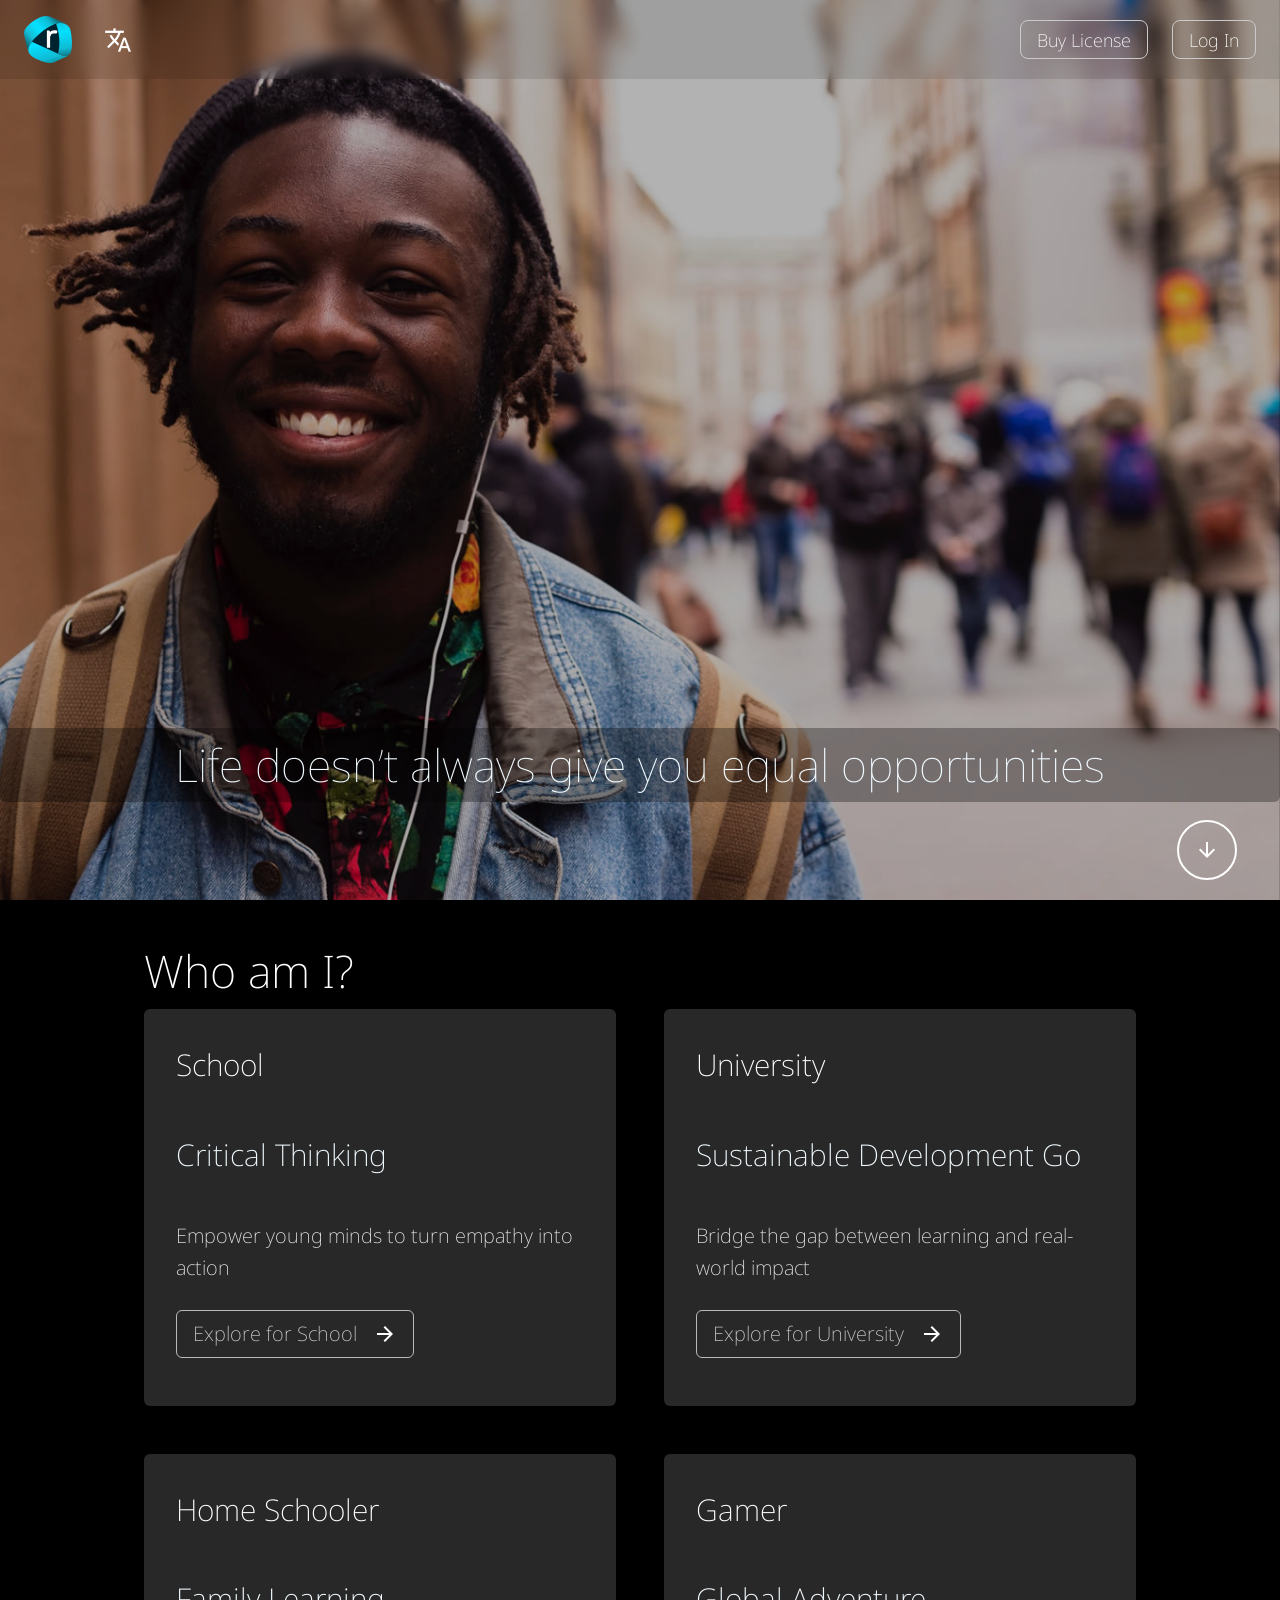
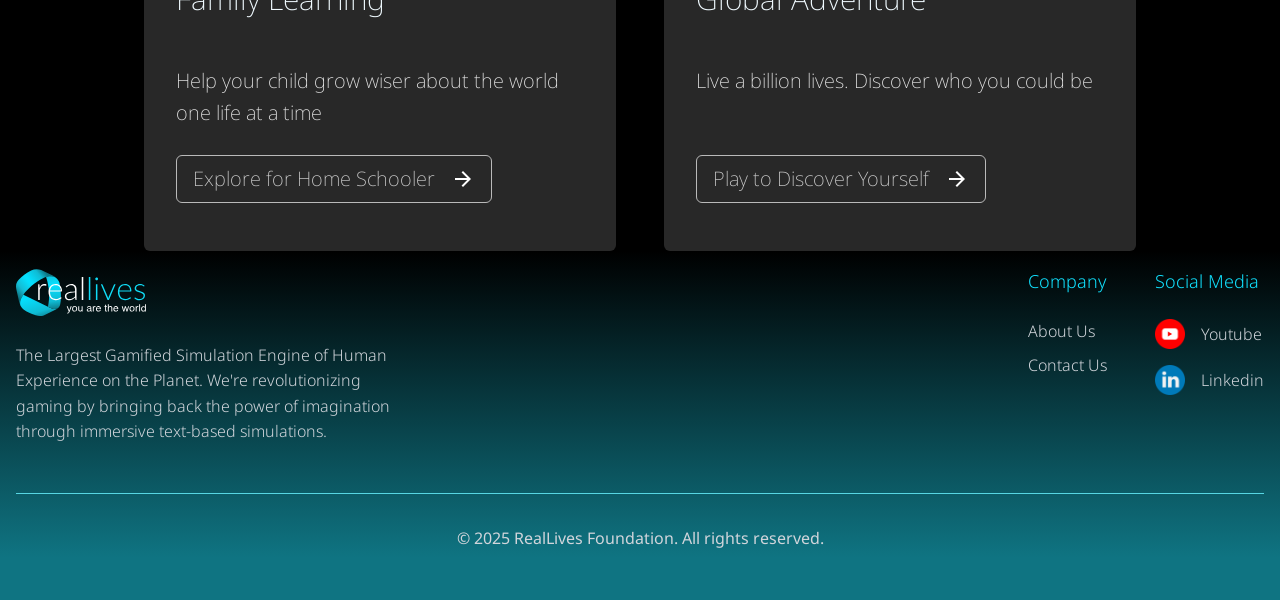
==== commit 287bfd23: "add share logo add meta tag" ====
--- a/index.html
+++ b/index.html
@@ -38,10 +38,22 @@
       rel="stylesheet"
     />
 
+      <meta
+      property="og:image"
+      content="https://res.cloudinary.com/dexw6sglh/image/upload/v1771840605/reallives-logo_v5cdkc.png"
+    />
+    <meta
+      property="og:image:secure_url"
+      content="https://res.cloudinary.com/dexw6sglh/image/upload/v1771840605/reallives-logo_v5cdkc.png"
+    />
+    <meta property="og:image:type" content="image/png" />
+
+
     <title>RealLives Foundation</title>
   </head>
 
-  <body style="background-color: black;">
+  <body style="background-color: black">
+    
     <div id="customAlert" class="custom-alert">
       <div class="custom-alert-box">
         <h3>⚠️ Content Protected</h3>
@@ -623,7 +635,8 @@
         </div>
       </div>
 
-      <div class="button-back-container flex-center fixed-position-button button-fix-black"
+      <div
+        class="button-back-container flex-center fixed-position-button button-fix-black"
       >
         <a class="text-decoration-none" href="index.html">
           <button class="back-button-style">Back</button>
@@ -633,24 +646,32 @@
 
     <div class="outer-contact-us-tab tab-content-landing" id="tab3">
       <div class="container padding-contact-right-left">
+
         <div class="contact-grid contact-grid-contact">
-
-           <div class="contact-form-section ">
-              <h2 class="section-title text-start color-text-style ">Get in Touch</h2>
-
-              <form class="background-color-form" id="gform" onsubmit="handleFormSubmit(event)">
-                <input
-                  type="hidden"
-                  name="access_key"
-                  value="66469d30-3566-42fe-a853-2d5a0404a9b5"
-                />
-                <input
-                  type="checkbox"
-                  name="botcheck"
-                  class="hidden"
-                  style="display: none"
-                />
-
+          <div class="contact-form-section">
+            <h2 class="section-title text-start color-text-style">
+              Get in Touch
+            </h2>
+
+            <form
+              class="background-color-form"
+              id="gform"
+              onsubmit="handleFormSubmit(event)"
+            >
+              <input
+                type="hidden"
+                name="access_key"
+                value="66469d30-3566-42fe-a853-2d5a0404a9b5"
+              />
+
+              <input
+                type="checkbox"
+                name="botcheck"
+                class="hidden"
+                style="display: none"
+              />
+
+              <div class="input-filed-container">
                 <div class="form-group" style="margin-top: 2rem">
                   <label for="firstName">First Name</label>
                   <input
@@ -665,43 +686,54 @@
                   <label for="lastName">Last Name</label>
                   <input type="text" id="lastName" name="last_name" required />
                 </div>
-
-                <div class="form-group" style="margin-top: 2rem">
-                  <label for="email">Email Address</label>
-                  <input type="email" id="email" name="email" required />
-                </div>
-
-                <div class="form-group" style="margin-top: 2rem">
-                  <label for="message">Message</label>
-                  <textarea
-                    id="message"
-                    name="message"
-                    rows="5"
-                    placeholder="Tell us how we can help you..."
-                    required
-                  ></textarea>
-                </div>
-
-                <div
-                  class="h-captcha"
-                  data-captcha="true"
-                  style="margin-top: 1.5rem"
-                ></div>
-
-                <span class="span-gamer-flex">
-                  <button
-                    type="submit"
-                    class="btn btn-primary btn-lg btn-padding-primary send-btn"
-                    style="margin-top: 2rem"
-                  >
-                    Send
-                  </button>
-                  <p style="margin-top: 2rem" id="status"></p>
-                </span>
-              </form>
-            </div>
+              </div>
+
+              <div class="form-group" style="margin-top: 2rem">
+                <label for="email">Email Address</label>
+                <input type="email" id="email" name="email" required />
+              </div>
+
+              <div class="form-group" style="margin-top: 2rem">
+
+                <label for="message">Message</label>
+                <textarea
+                  id="message"
+                  name="message"
+                  rows="4"
+                  placeholder="Tell us how we can help you..."
+                  required
+                >
+              </textarea>
+              </div>
+
+              <div
+                class="h-captcha"
+                data-captcha="true"
+                style="margin-top: 1.5rem"
+              >
+            </div>
+
+              <span class="span-gamer-flex">
+
+                <button
+                  type="submit"
+                  class="btn btn-primary btn-lg btn-padding-primary send-btn"
+                  style="margin-top: 2rem"
+                >
+                  Send
+
+                </button>
+
+                <p style="margin-top: 2rem" id="status"></p>
+
+              </span>
+
+            </form>
+
+          </div>
 
           <div class="video-contact-section">
+
             <video
               class="video-contact"
               src="https://reallivesfrontend.s3.us-east-1.amazonaws.com/Copy+of+RL+STEM+(Your+Story)-2.mp4"
@@ -709,8 +741,11 @@
               muted=""
               loop=""
               playsinline=""
-            ></video>
-          </div>
+            >
+          </video>
+
+          </div>
+
         </div>
       </div>
 
@@ -728,6 +763,7 @@
     <!-- tab 3 -->
 
     <style>
+
       body {
         top: 0px !important;
       }
@@ -793,11 +829,13 @@
       body {
         font-family: sans-serif;
       }
+
     </style>
 
-     <script src="https://web3forms.com/client/script.js" async defer></script>
+    <script src="https://web3forms.com/client/script.js" async defer></script>
 
     <script>
+
       async function handleFormSubmit(event) {
         event.preventDefault();
         const status = document.getElementById("status");
@@ -851,7 +889,6 @@
       }
     </script>
 
-
     <script>
 
       const customAlert = document.getElementById("customAlert");
@@ -1026,40 +1063,11 @@
       // });
 
       // arrow btn bottom
+
     </script>
 
-    <!-- captcha code js  -->
-
-    <!-- <script src="https://www.google.com/recaptcha/api.js" async defer></script> -->
-
-    <!-- <script>
-      function validateCaptcha() {
-        const response = grecaptcha.getResponse();
-        if (!response) {
-          document.getElementById("status").innerText =
-            "⚠️ Please verify that you are not a robot.";
-          return false; // stop form submission
-        }
-        document.getElementById("status").innerText = "✅ Submitting...";
-        return true; // allow form to submit
-      }
-    </script> -->
-
-   <!-- 
     <script>
-      function validateCaptcha() {
-        const response = grecaptcha.getResponse();
-        if (!response) {
-          document.getElementById("status").innerText =
-            "⚠️ Please verify that you are not a robot.";
-          return false; // stop form submission
-        }
-        document.getElementById("status").innerText = "✅ Submitting...";
-        return true;
-      }
-    </script> -->
-
-    <script>
+
       document.querySelectorAll("img").forEach((img) => {
         img.addEventListener("dragstart", function (e) {
           e.preventDefault();
@@ -1074,6 +1082,7 @@
           e.preventDefault();
         }
       });
+
     </script>
 
     <script src="https://translate.google.com/translate_a/element.js?cb=googleTranslateElementInit"></script>
--- a/css/silder.css
+++ b/css/silder.css
@@ -522,7 +522,6 @@
   background-color: #1f1f1f80 !important;
   font-weight: 300 !important;
   padding: 0.7rem 2rem !important;
-  cursor: pointer !important;
 }
 
 .display-none {
--- a/css/override.css
+++ b/css/override.css
@@ -1061,7 +1061,6 @@
 .wrapper-price-container {
   display: grid;
   grid-template-columns: repeat(3, 1fr);
-  /* grid-template-rows: repeat(2, 1fr); */
   gap: 1rem;
   position: relative;
 }
@@ -1072,7 +1071,6 @@
   border-radius: 10px;
   display: grid;
   grid-template-rows: auto 1fr;
-  /* gap: 1rem; */
 }
 
 .top-header-price {
@@ -3796,7 +3794,7 @@
 .span-gamer-flex {
   display: flex;
   align-items: center;
-  justify-content: center;
+  /* justify-content: center; */
   gap: 1rem;
 }
 
@@ -4238,6 +4236,7 @@
 }
 
 /* Base slider images */
+
 #impact-slider .impact-slider {
   position: absolute;
   width: 100%;
@@ -4949,7 +4948,6 @@
 
 .position-relative-12 {
   position: relative;
-  /* top: 12%; */
 }
 
 /* Existing button styles */
@@ -5022,10 +5020,6 @@
   border-radius: 6px;
 }
 
-/* .pdf-hight{
-  width: 23px;
-  height:20px;
-} */
 
 .pdf-img {
   width: 25px;
@@ -5073,7 +5067,6 @@
 
 .new-structure-content-research-wrapper {
   width: 100%;
-  /* height: 100vh; */
   display: flex;
   flex-direction: column;
   gap: 1rem;
@@ -5103,10 +5096,6 @@
   object-fit: contain;
 }
 
-/* .content-sub-container-inner{
-  border: 1px solid red;
-} */
-
 .research-backed-text {
   font-weight: 500;
   font-size: 49px;
@@ -5122,8 +5111,6 @@
 
 .browse-peer-reviewed {
   width: 100%;
-  /* height: 100vh; */
-  /* background-color: lightgreen; */
   display: grid;
   grid-template-rows: auto 1fr;
   gap: 1rem;
@@ -5344,7 +5331,7 @@
   margin: 0;
   font-size: 18px;
   font-weight: 600;
-  color: #1b4332; /* dark green */
+  color: #1b4332; 
 }
 
 .custom-alert-box p {
@@ -5363,6 +5350,123 @@
     opacity: 1;
   }
 }
+
+ /* founndation css start */
+
+.foundation-wrapper {
+    background-color: #f8fafc;
+    color: #1e293b;
+    padding: 60px 20px;
+    font-family: 'Inter', sans-serif;
+    margin-top: 1rem;
+}
+
+.foundation-hero {
+    text-align: center;
+    max-width: 800px;
+    margin: 0 auto 60px;
+}
+
+.f-badge {
+    background: #e0f2f1;
+    color: #00acc1;
+    padding: 6px 16px;
+    border-radius: 50px;
+    font-size: 0.75rem;
+    font-weight: 700;
+    border: 1px solid #b2ebf2;
+}
+
+.f-title {
+    font-size: 3rem;
+    margin: 20px 0;
+    color: #0f172a;
+}
+
+.f-highlight { color: #00acc1; }
+
+.f-desc {
+    color: #64748b;
+    font-size: 1.1rem;
+    margin-bottom: 30px;
+}
+
+.f-btn {
+    background: #00acc1;
+    color: #fff;
+    padding: 12px 30px;
+    border-radius: 50px;
+    text-decoration: none;
+    font-weight: 600;
+    display: inline-block;
+    box-shadow: 0 4px 12px rgba(0, 172, 193, 0.3);
+    transition: 0.3s;
+}
+
+.f-btn:hover { transform: translateY(-2px); box-shadow: 0 6px 15px rgba(0, 172, 193, 0.4); }
+
+.f-stats-grid {
+    display: grid;
+    grid-template-columns: repeat(auto-fit, minmax(180px, 1fr));
+    gap: 20px;
+    max-width: 1000px;
+    margin: 0 auto 80px;
+}
+
+.f-stat-card {
+    background: #fff;
+    padding: 30px 20px;
+    border-radius: 16px;
+    text-align: center;
+    box-shadow: 0 4px 6px -1px rgba(0,0,0,0.05);
+}
+
+.f-stat-num {
+    font-size: 2.2rem;
+    font-weight: 800;
+    color: #00acc1;
+}
+
+.f-stat-label {
+    color: #94a3b8;
+    font-size: 0.8rem;
+    text-transform: uppercase;
+    font-weight: 600;
+}
+
+.f-sec-title {
+    text-align: center;
+    margin-bottom: 40px;
+    font-size: 2rem;
+}
+
+.f-pillar-grid {
+    display: grid;
+    grid-template-columns: repeat(auto-fit, minmax(280px, 1fr));
+    gap: 30px;
+    max-width: 1100px;
+    margin: 0 auto;
+}
+
+.f-pillar-card {
+    background: #fff;
+    padding: 40px;
+    border-radius: 20px;
+    border: 1px solid #f1f5f9;
+    transition: 0.3s;
+}
+
+.f-pillar-card:hover { border-color: #00acc1; }
+
+.active-pillar { border: 2px solid #00acc1; }
+
+.f-icon { font-size: 2.5rem; display: block; margin-bottom: 15px; }
+
+@media (max-width: 768px) {
+    .f-title { font-size: 2.2rem; }
+}
+
+ /* foundation css end  */
 
 @media screen and (min-width: 2560px) and (max-width: 3500px) {
   .logo-icon-reallives > img {
